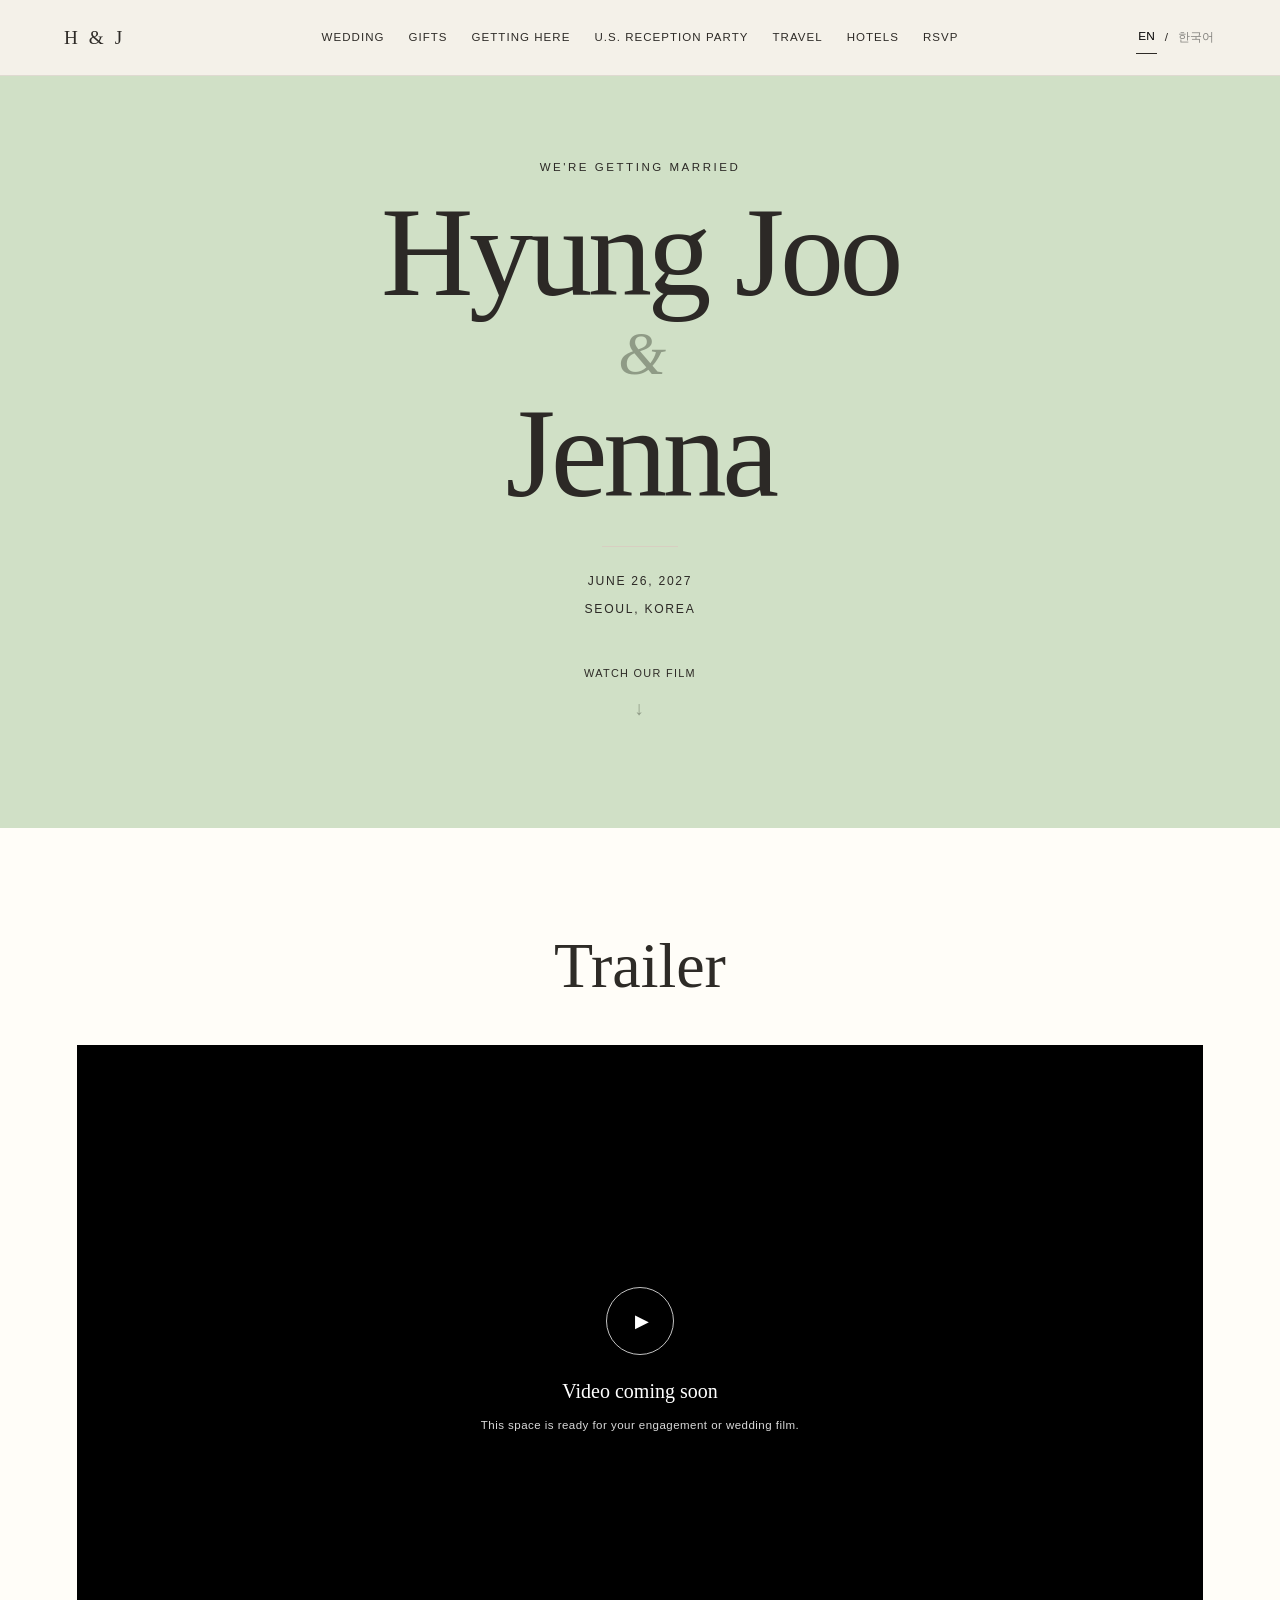
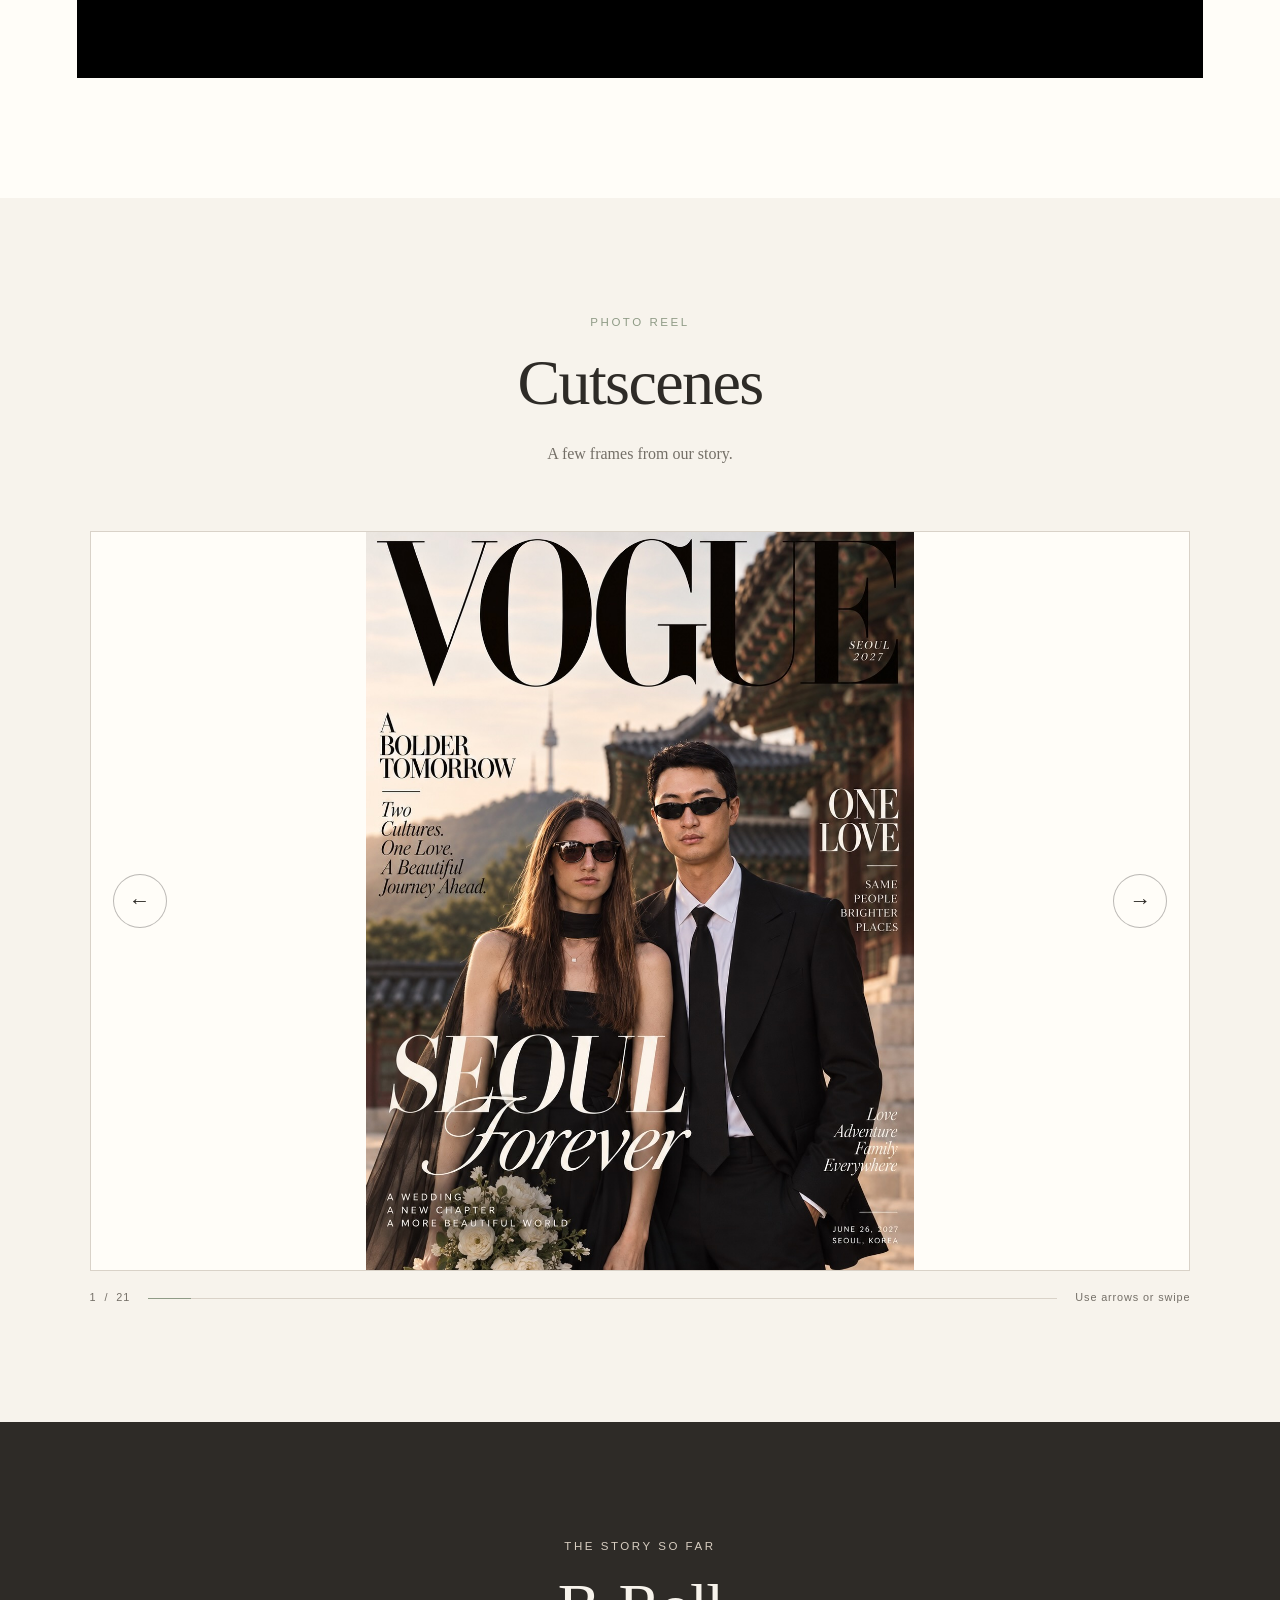
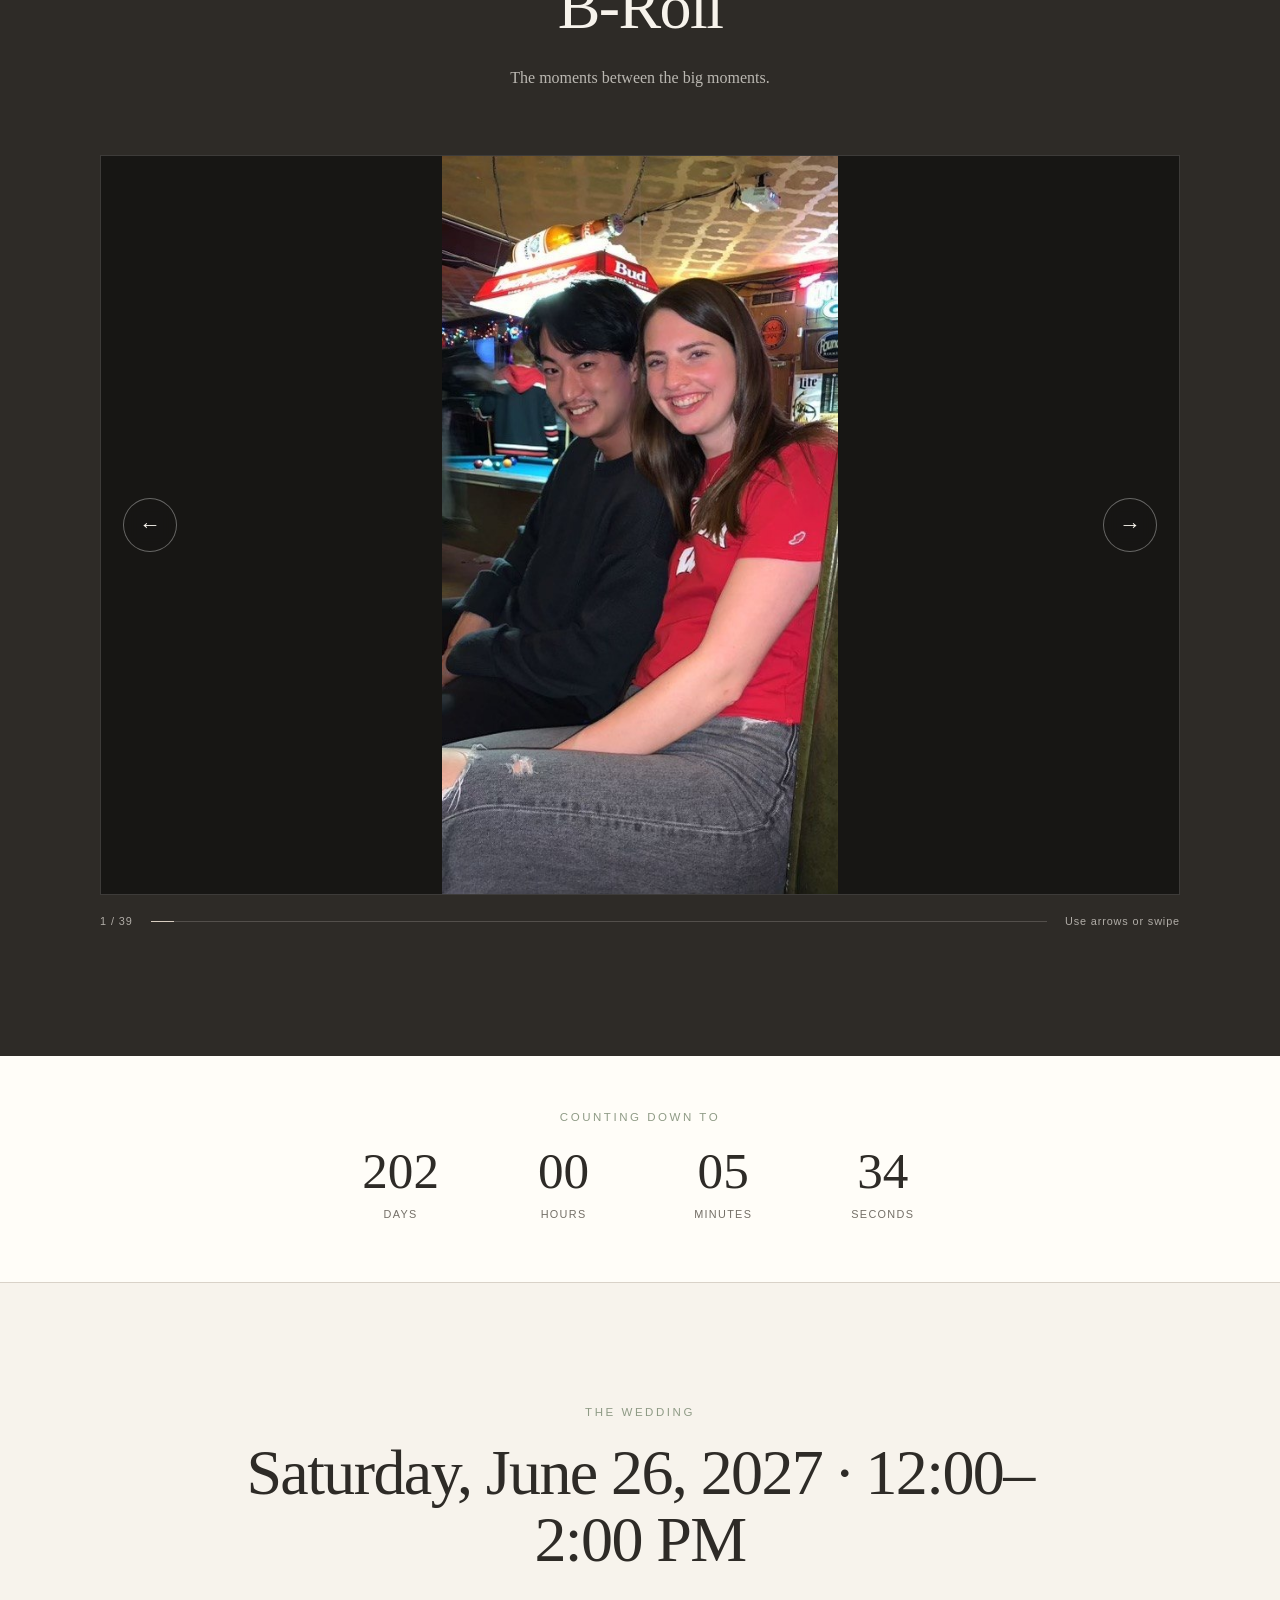
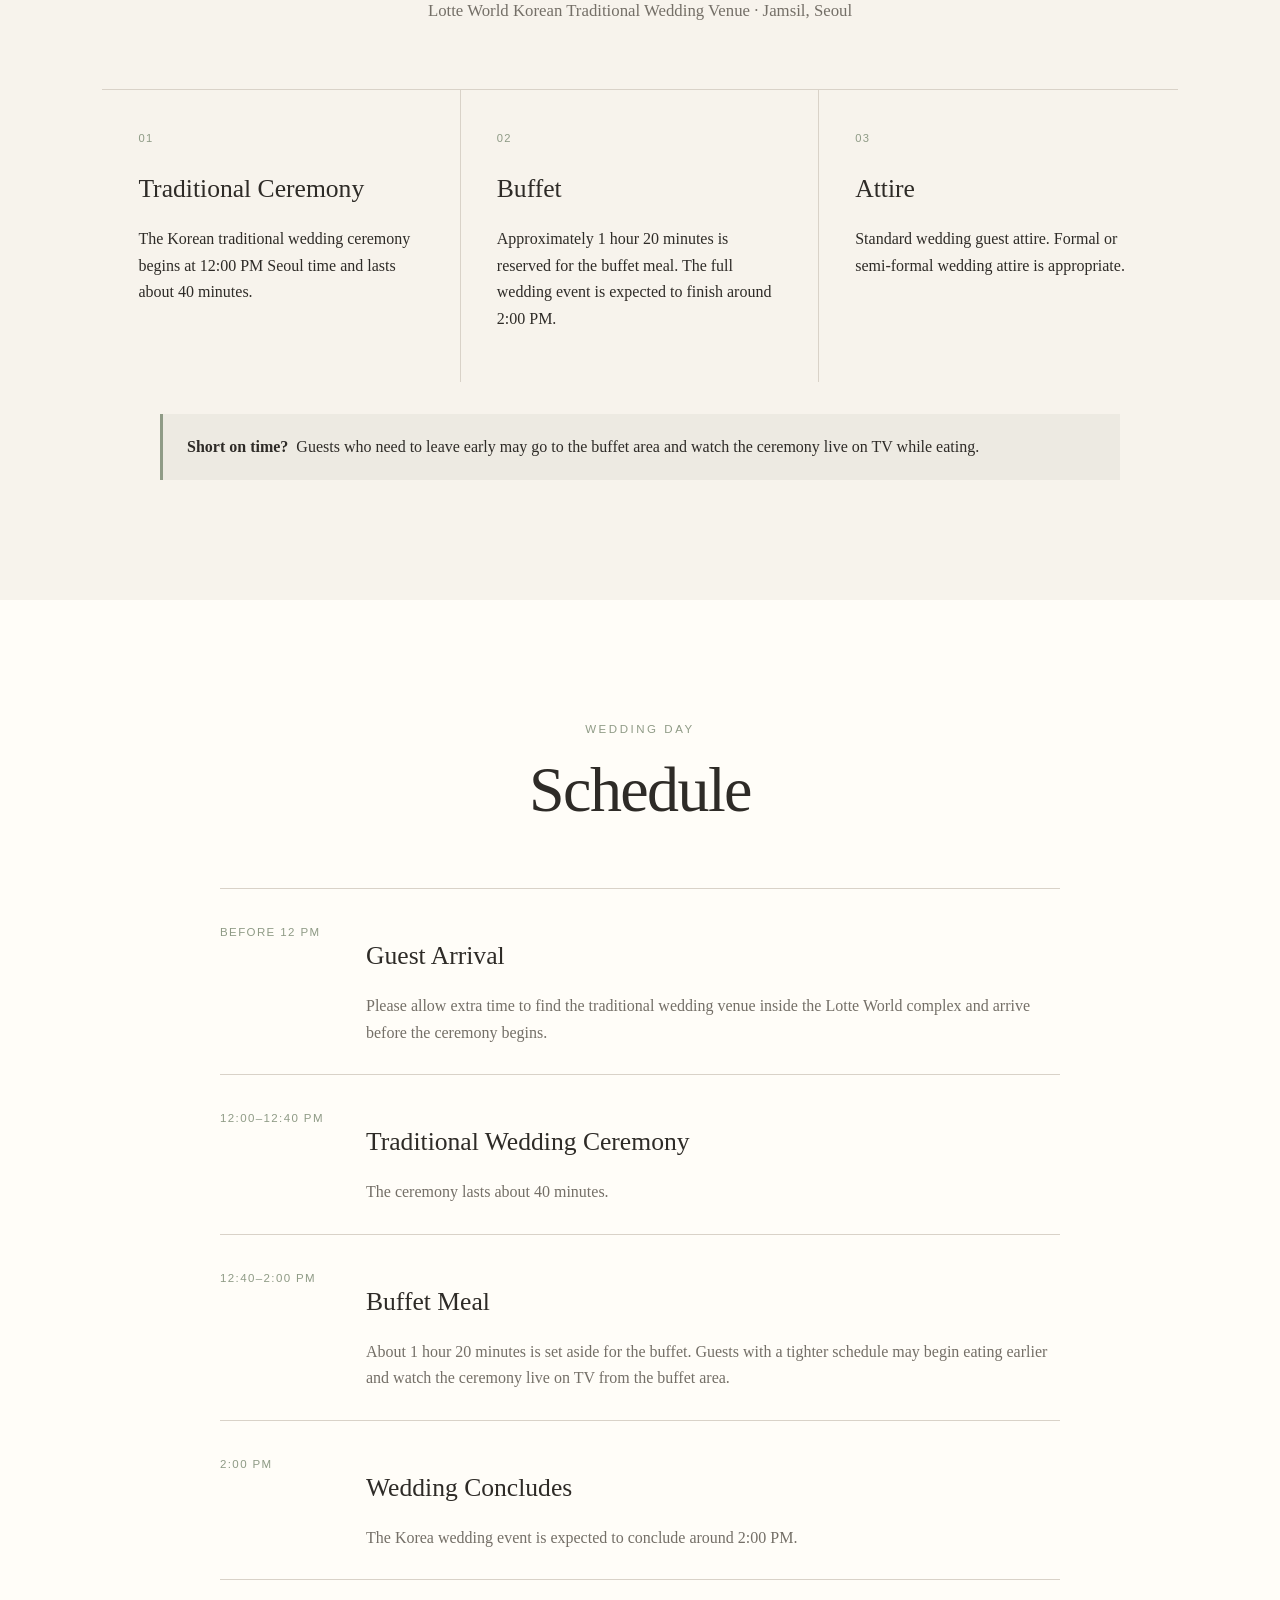
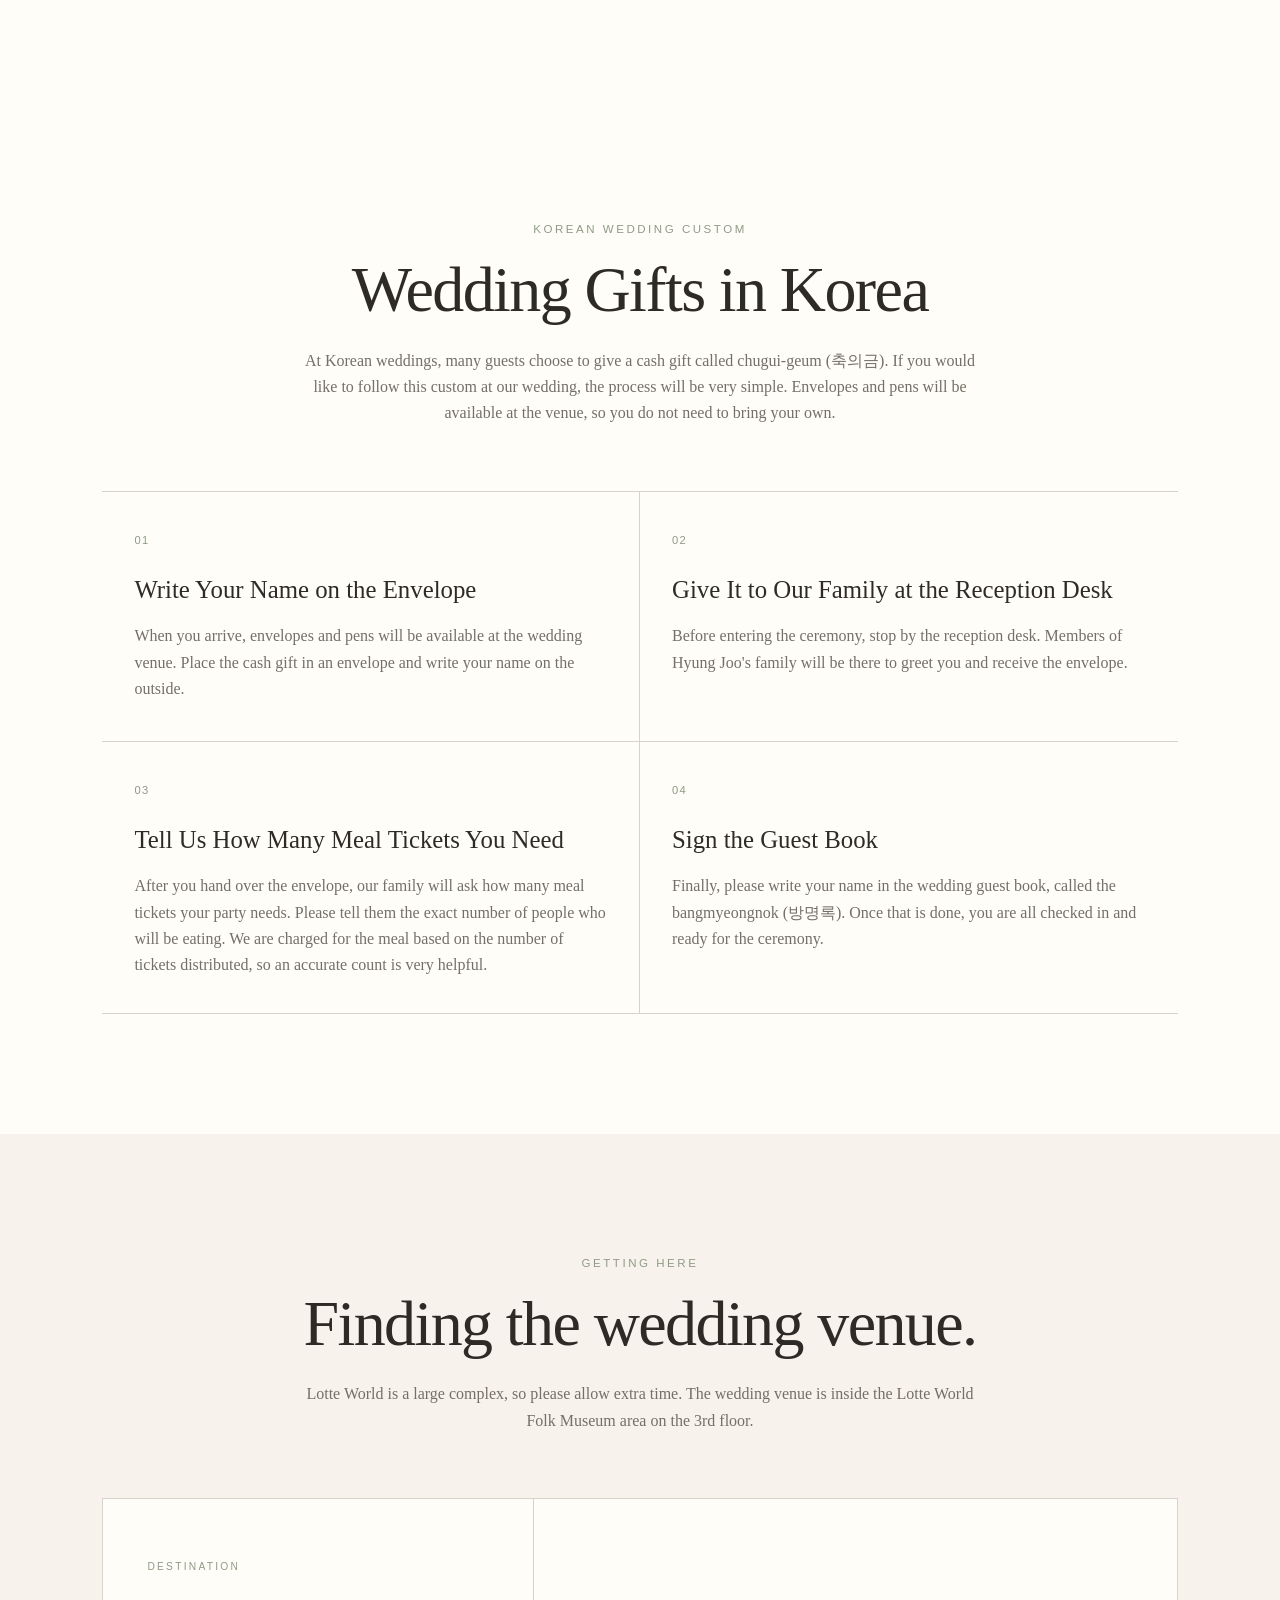
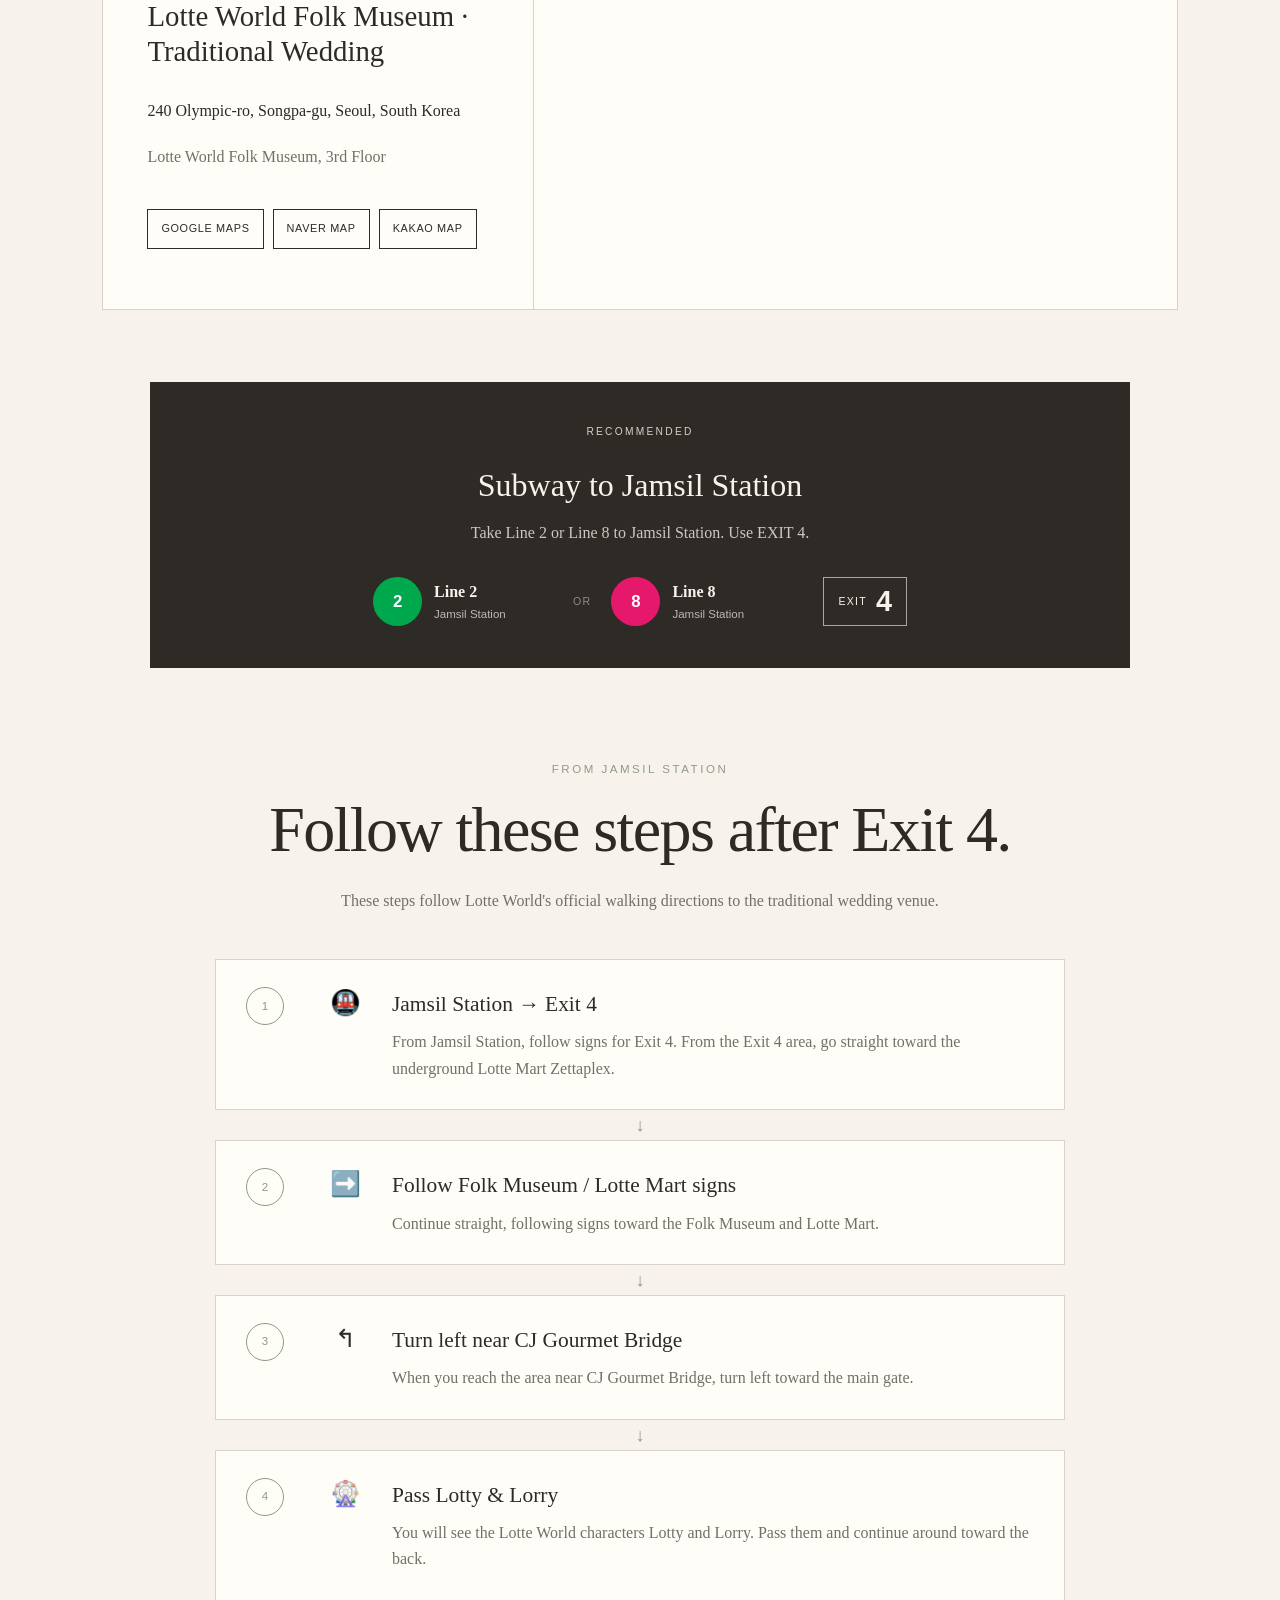
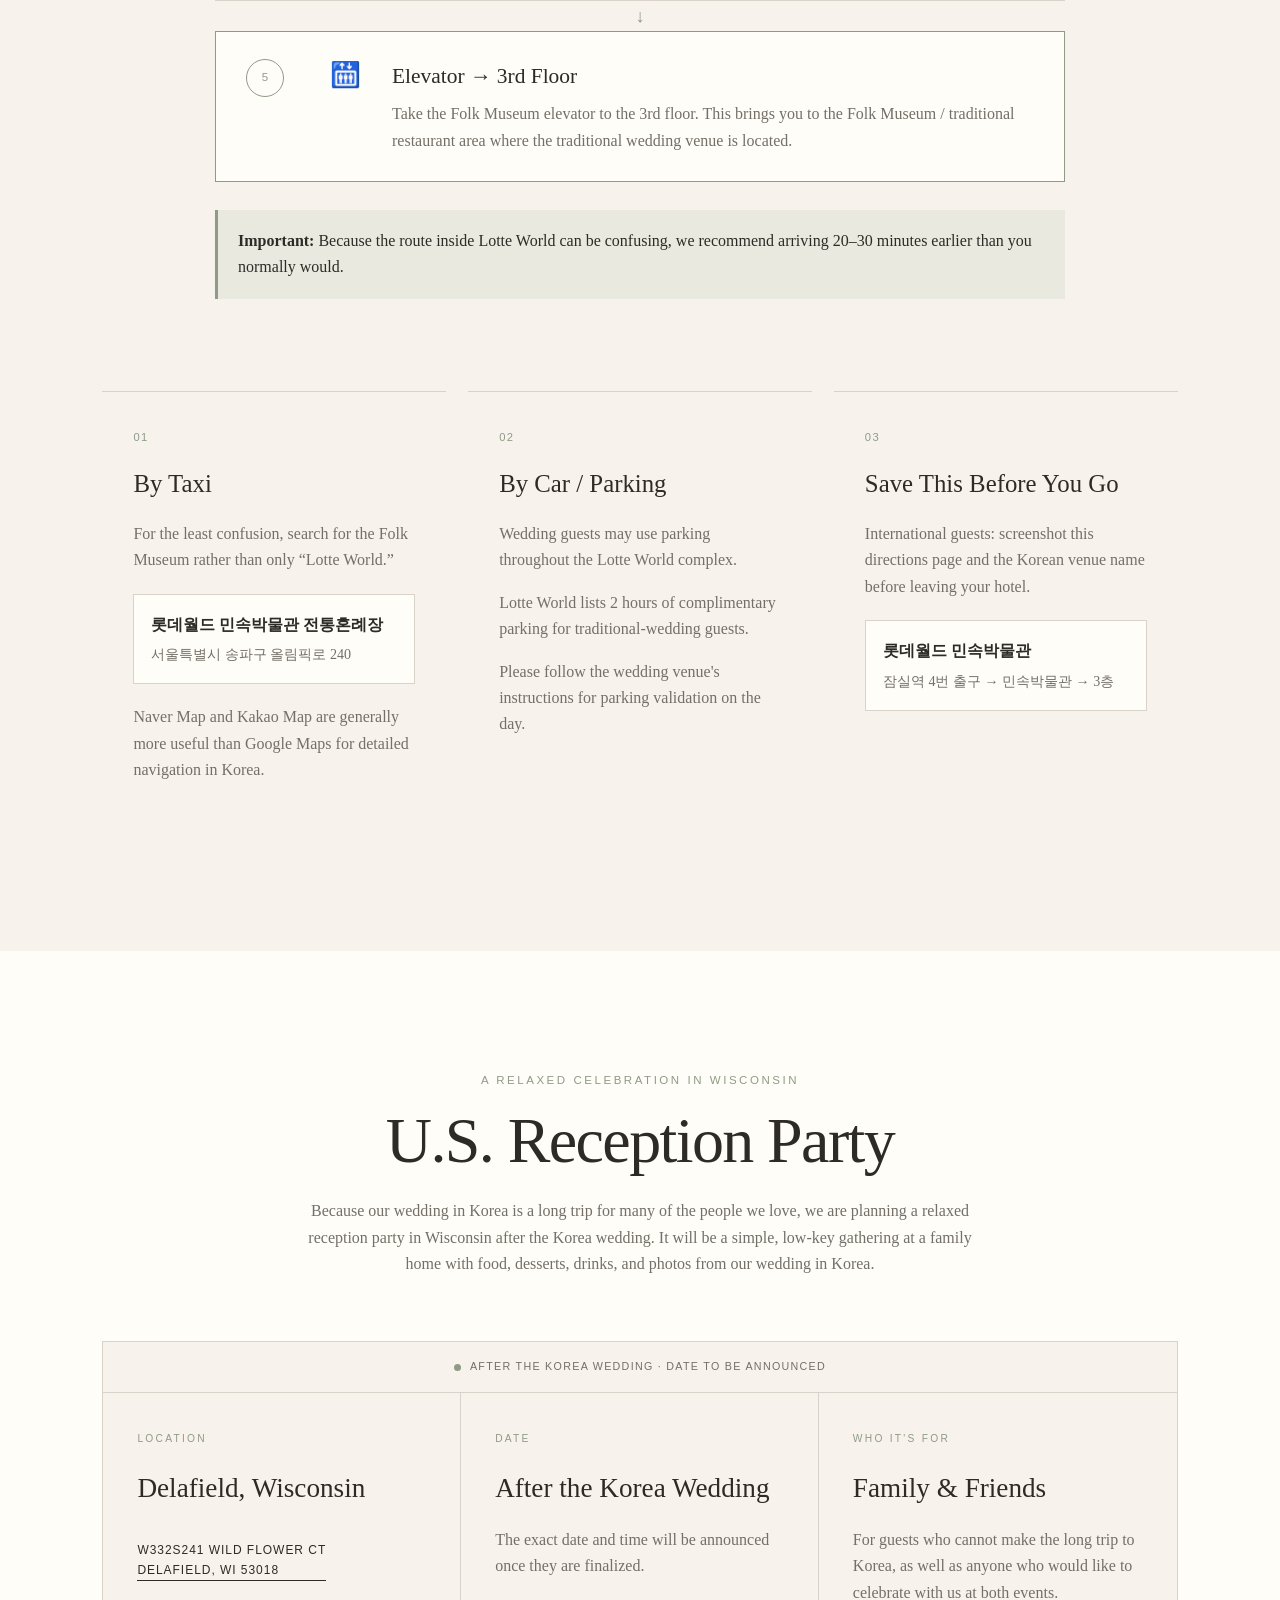
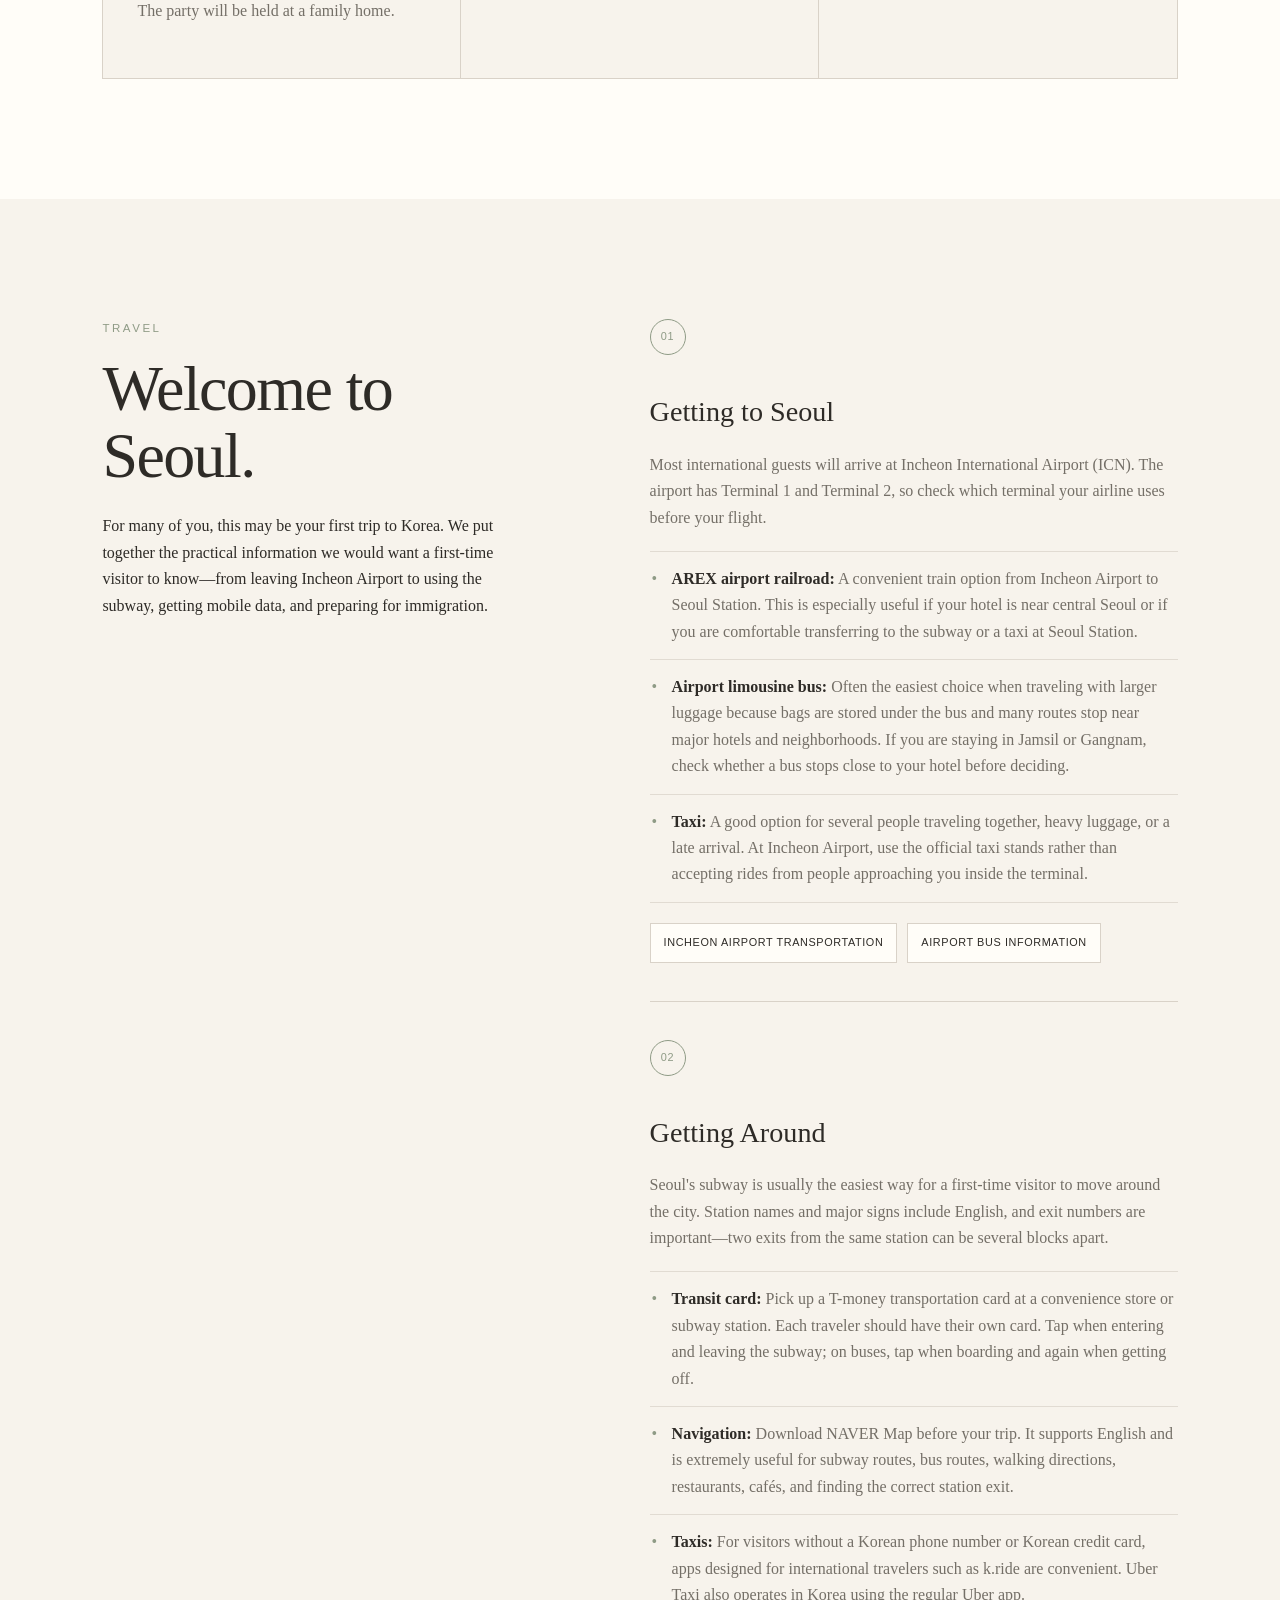
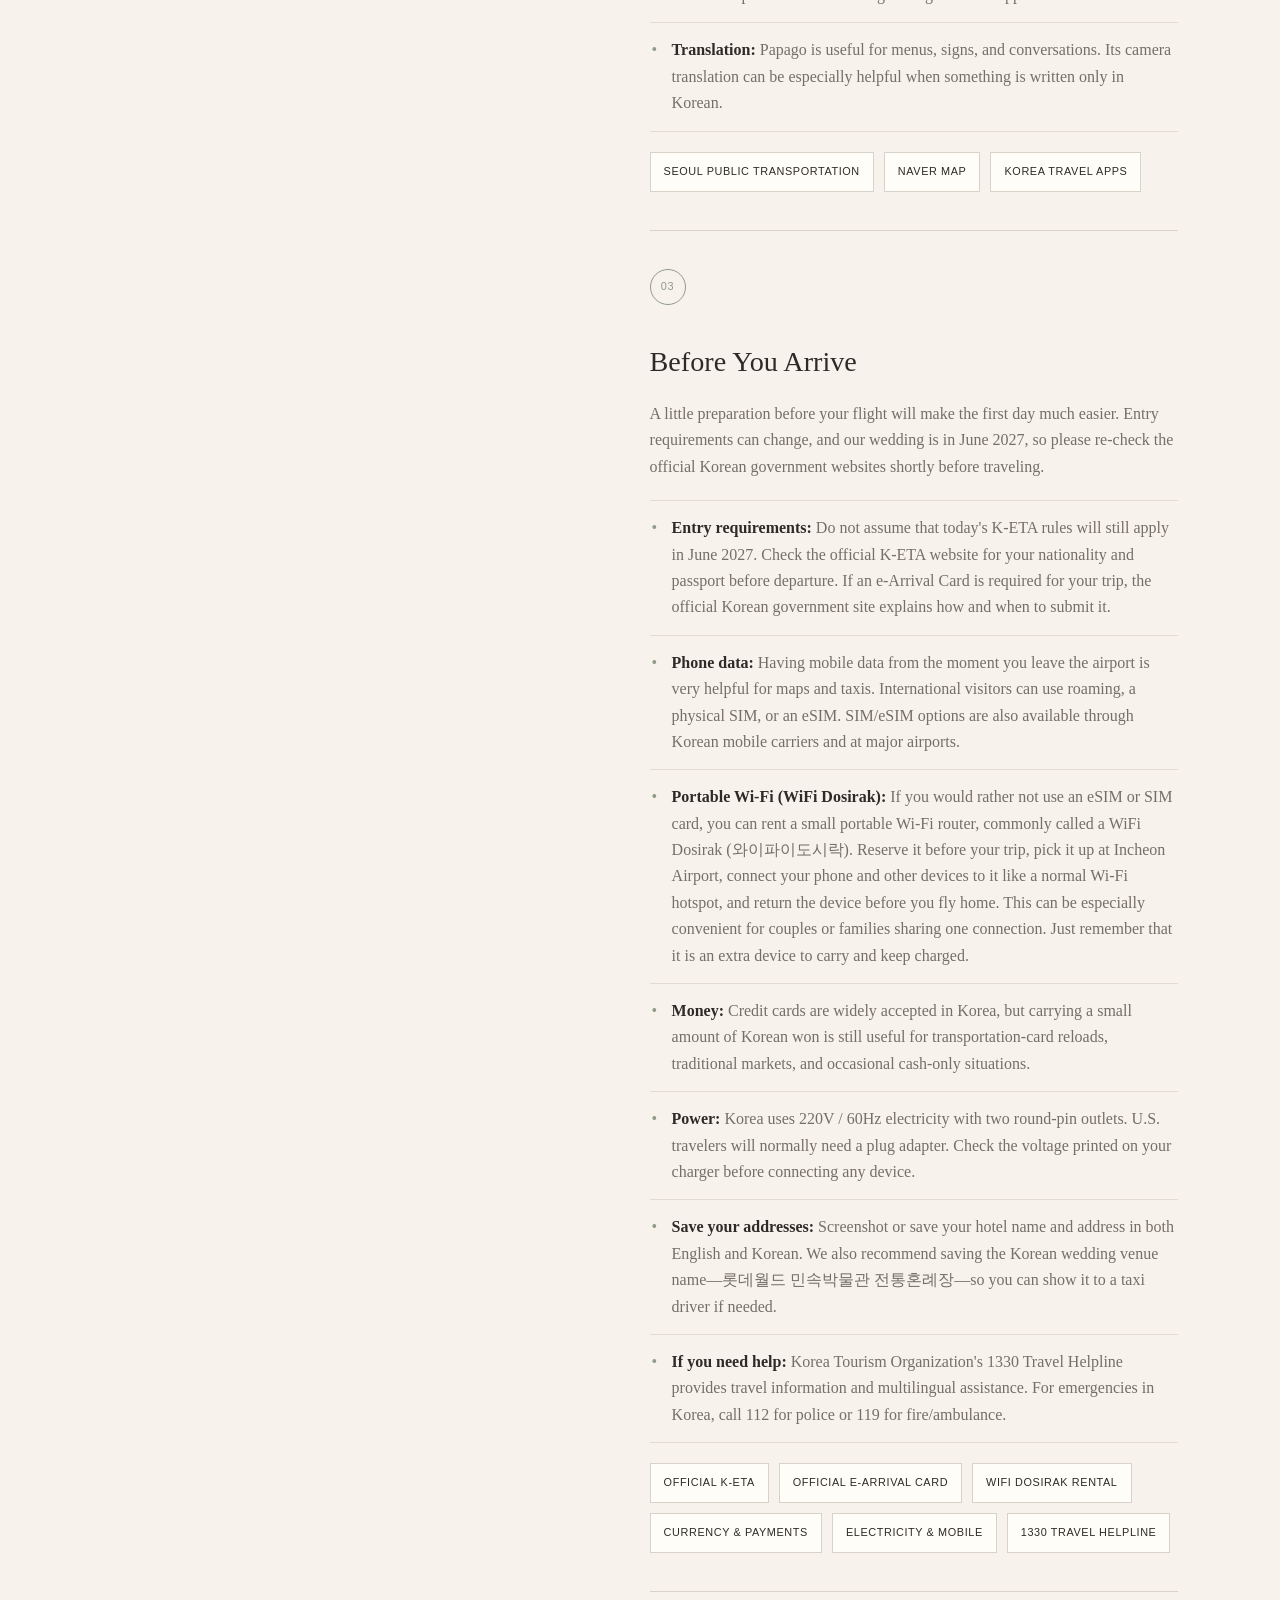
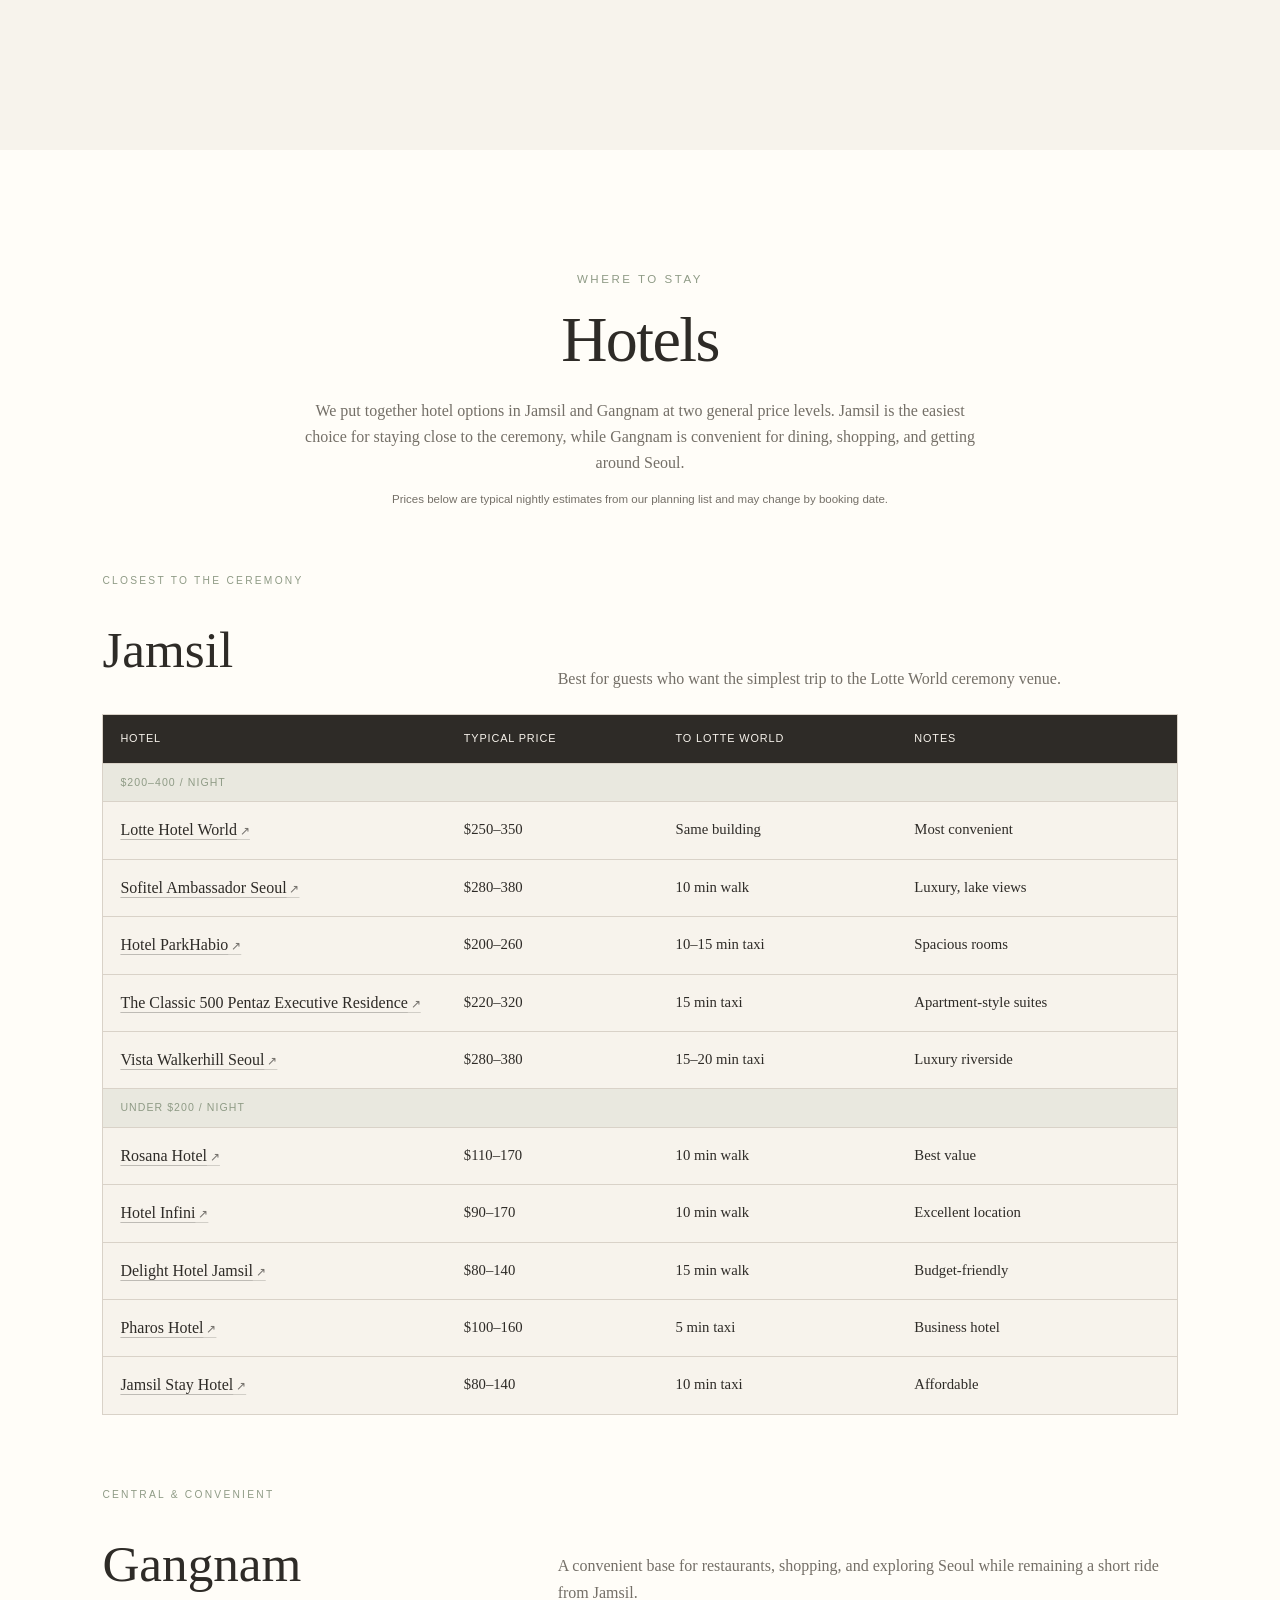
==== hyungjooandjenna-wedding-website-v1/index.html @ 63b9d07a "Add files via upload" ====
<!DOCTYPE html>
<!-- BUILD: MAIN-WEDDING-v4.14 | MOBILE-MENU-PARTY-SIZE-RSVP -->
<html lang="en">
<head>
  <meta charset="UTF-8" />
  <meta name="viewport" content="width=device-width, initial-scale=1.0" />
  <title>Hyung Joo & Jenna | June 26, 2027</title>
  <meta name="description" content="Wedding website for Hyung Joo and Jenna — June 26, 2027 in Seoul, Korea." />
  <link rel="stylesheet" href="style.css" />
</head>
<body>
  <header class="site-header">
    <a class="brand" href="#home" aria-label="Hyung Joo and Jenna home">H & J</a>

    <button class="menu-toggle" id="menuToggle" aria-label="Open navigation" aria-expanded="false">
      <span></span><span></span>
    </button>

    <nav id="mainNav">
      <a href="#wedding" data-en="Wedding" data-ko="예식 안내">Wedding</a>
      <a href="#gifts" data-en="Gifts" data-ko="축의금 안내">Gifts</a>
      <a href="#getting-here" data-en="Getting Here" data-ko="오시는 길">Getting Here</a>
      <a href="#us-reception" data-en="U.S. Reception Party" data-ko="미국 리셉션 파티">U.S. Reception Party</a>
      <a href="#travel" data-en="Travel" data-ko="여행 안내">Travel</a>
      <a href="#hotels" data-en="Hotels" data-ko="호텔">Hotels</a>
      <a href="#rsvp" data-en="RSVP" data-ko="참석 여부">RSVP</a>
    </nav>

    <div class="language-switch" aria-label="Language selector">
      <button class="lang-option active" data-lang="en">EN</button>
      <span>/</span>
      <button class="lang-option" data-lang="ko">한국어</button>
    </div>
  </header>

  <main>
    <section id="home" class="intro-hero">
      <div class="intro-hero-inner">
        <p class="eyebrow" data-en="WE'RE GETTING MARRIED" data-ko="저희 결혼합니다">
          WE'RE GETTING MARRIED
        </p>

        <h1 class="intro-names">
          <span>Hyung Joo</span>
          <em>&</em>
          <span>Jenna</span>
        </h1>

        <div class="intro-divider"></div>

        <p class="intro-date" data-en="JUNE 26, 2027" data-ko="2027년 6월 26일">
          JUNE 26, 2027
        </p>
        <p class="intro-location" data-en="SEOUL, KOREA" data-ko="서울, 대한민국">
          SEOUL, KOREA
        </p>

        <a class="intro-scroll-link" href="#film">
          <span data-en="WATCH OUR FILM" data-ko="영상 보기">WATCH OUR FILM</span>
          <span class="arrow">↓</span>
        </a>
      </div>
    </section>

    <section id="film" class="film-section">
      <div class="film-heading">
        <h2 data-en="Trailer" data-ko="트레일러">Trailer</h2>
      </div>

      <div class="film-frame film-placeholder" id="filmFrame">
        <video
          id="weddingFilm"
          controls
          playsinline
          preload="metadata"
          poster=""
          aria-label="Hyung Joo and Jenna wedding film">
          <source src="media/wedding-film.mp4" type="video/mp4" />
          Your browser does not support the video tag.
        </video>

        <div class="film-placeholder-content" id="filmPlaceholder">
          <div class="play-mark">▶</div>
          <p data-en="Video coming soon" data-ko="영상이 곧 추가됩니다">Video coming soon</p>
          <small data-en="This space is ready for your engagement or wedding film."
                 data-ko="약혼 영상 또는 웨딩 영상을 이곳에 추가할 예정입니다.">
            This space is ready for your engagement or wedding film.
          </small>
        </div>
      </div>
    </section>

    <section class="photo-intro-section">
      <div class="section-heading">
        <p class="eyebrow" data-en="PHOTO REEL" data-ko="포토 릴">PHOTO REEL</p>
        <h2 data-en="Cutscenes" data-ko="컷신">Cutscenes</h2>
        <p class="section-intro"
           data-en="A few frames from our story."
           data-ko="저희 이야기 속 장면들을 담았습니다.">
          A few frames from our story.
        </p>
      </div>

      

      <div class="cutscene-carousel" id="cutsceneCarousel" aria-label="Engagement photo carousel">
        <div class="cutscene-stage">

          
          <figure class="cutscene-slide active" data-slide="1">
            <img src="images/engagement-01.jpg"
                 alt="Engagement photo 1"
                 loading="eager" />
          </figure>
          <figure class="cutscene-slide" data-slide="2">
            <img src="images/engagement-02.jpg"
                 alt="Engagement photo 2"
                 loading="lazy" />
          </figure>
          <figure class="cutscene-slide" data-slide="3">
            <img src="images/engagement-03.jpg"
                 alt="Engagement photo 3"
                 loading="lazy" />
          </figure>
          <figure class="cutscene-slide" data-slide="4">
            <img src="images/engagement-04.jpg"
                 alt="Engagement photo 4"
                 loading="lazy" />
          </figure>
          <figure class="cutscene-slide" data-slide="5">
            <img src="images/engagement-05.jpg"
                 alt="Engagement photo 5"
                 loading="lazy" />
          </figure>
          <figure class="cutscene-slide" data-slide="6">
            <img src="images/engagement-06.jpg"
                 alt="Engagement photo 6"
                 loading="lazy" />
          </figure>
          <figure class="cutscene-slide" data-slide="7">
            <img src="images/engagement-07.jpg"
                 alt="Engagement photo 7"
                 loading="lazy" />
          </figure>
          <figure class="cutscene-slide" data-slide="8">
            <img src="images/engagement-08.jpg"
                 alt="Engagement photo 8"
                 loading="lazy" />
          </figure>
          <figure class="cutscene-slide" data-slide="9">
            <img src="images/engagement-09.jpg"
                 alt="Engagement photo 9"
                 loading="lazy" />
          </figure>
          <figure class="cutscene-slide" data-slide="10">
            <img src="images/engagement-10.jpg"
                 alt="Engagement photo 10"
                 loading="lazy" />
          </figure>
          <figure class="cutscene-slide" data-slide="11">
            <img src="images/engagement-11.jpg"
                 alt="Engagement photo 11"
                 loading="lazy" />
          </figure>
          <figure class="cutscene-slide" data-slide="12">
            <img src="images/engagement-12.jpg"
                 alt="Engagement photo 12"
                 loading="lazy" />
          </figure>
          <figure class="cutscene-slide" data-slide="13">
            <img src="images/engagement-13.jpg"
                 alt="Engagement photo 13"
                 loading="lazy" />
          </figure>
          <figure class="cutscene-slide" data-slide="14">
            <img src="images/engagement-14.jpg"
                 alt="Engagement photo 14"
                 loading="lazy" />
          </figure>
          <figure class="cutscene-slide" data-slide="15">
            <img src="images/engagement-15.jpg"
                 alt="Engagement photo 15"
                 loading="lazy" />
          </figure>
          <figure class="cutscene-slide" data-slide="16">
            <img src="images/engagement-16.jpg"
                 alt="Engagement photo 16"
                 loading="lazy" />
          </figure>
          <figure class="cutscene-slide" data-slide="17">
            <img src="images/engagement-17.jpg"
                 alt="Engagement photo 17"
                 loading="lazy" />
          </figure>
          <figure class="cutscene-slide" data-slide="18">
            <img src="images/engagement-18.jpg"
                 alt="Engagement photo 18"
                 loading="lazy" />
          </figure>
          <figure class="cutscene-slide" data-slide="19">
            <img src="images/engagement-19.jpg"
                 alt="Engagement photo 19"
                 loading="lazy" />
          </figure>
          <figure class="cutscene-slide" data-slide="20">
            <img src="images/engagement-20.jpg"
                 alt="Engagement photo 20"
                 loading="lazy" />
          </figure>
          <figure class="cutscene-slide" data-slide="21">
            <img src="images/engagement-21.jpg"
                 alt="Engagement photo 21"
                 loading="lazy" />
          </figure>
          <button class="cutscene-arrow cutscene-prev" id="cutscenePrev"
                  type="button" aria-label="Previous photo">←</button>
          <button class="cutscene-arrow cutscene-next" id="cutsceneNext"
                  type="button" aria-label="Next photo">→</button>
        </div>

        <div class="cutscene-controls">
          <span class="cutscene-counter" aria-live="polite">
            <span id="cutsceneCurrent">1</span>
            <span class="counter-divider">/</span>
            <span id="cutsceneTotal">21</span>
          </span>

          <div class="cutscene-progress" aria-hidden="true">
            <span id="cutsceneProgressBar"></span>
          </div>

          <span class="cutscene-hint"
                data-en="Use arrows or swipe"
                data-ko="화살표 또는 스와이프로 넘겨보세요">
            Use arrows or swipe
          </span>
        </div>
      </div>
    </section>

    <section id="b-roll" class="memory-section">
      <div class="section-heading">
        <p class="eyebrow" data-en="THE STORY SO FAR" data-ko="지금까지의 이야기">THE STORY SO FAR</p>
        <h2 data-en="B-Roll" data-ko="B-Roll">B-Roll</h2>
        <p class="section-intro" data-en="The moments between the big moments." data-ko="특별한 순간들 사이에 쌓인 우리의 일상.">The moments between the big moments.</p>
      </div>

      <div class="memory-carousel" id="memoryCarousel" aria-label="Photos from our life together">
        <div class="memory-stage">
                    <figure class="memory-slide active" data-memory-slide="1">
            <img src="images/memory-01.jpg" alt="A memory from Hyung Joo and Jenna's story, photo 1" loading="eager" />
          </figure>
          <figure class="memory-slide" data-memory-slide="2">
            <img src="images/memory-02.jpg" alt="A memory from Hyung Joo and Jenna's story, photo 2" loading="eager" />
          </figure>
          <figure class="memory-slide" data-memory-slide="3">
            <img src="images/memory-03.jpg" alt="A memory from Hyung Joo and Jenna's story, photo 3" loading="lazy" />
          </figure>
          <figure class="memory-slide" data-memory-slide="4">
            <img src="images/memory-04.jpg" alt="A memory from Hyung Joo and Jenna's story, photo 4" loading="lazy" />
          </figure>
          <figure class="memory-slide" data-memory-slide="5">
            <img src="images/memory-05.jpg" alt="A memory from Hyung Joo and Jenna's story, photo 5" loading="lazy" />
          </figure>
          <figure class="memory-slide" data-memory-slide="6">
            <img src="images/memory-06.jpg" alt="A memory from Hyung Joo and Jenna's story, photo 6" loading="lazy" />
          </figure>
          <figure class="memory-slide" data-memory-slide="7">
            <img src="images/memory-07.jpg" alt="A memory from Hyung Joo and Jenna's story, photo 7" loading="lazy" />
          </figure>
          <figure class="memory-slide" data-memory-slide="8">
            <img src="images/memory-08.jpg" alt="A memory from Hyung Joo and Jenna's story, photo 8" loading="lazy" />
          </figure>
          <figure class="memory-slide" data-memory-slide="9">
            <img src="images/memory-09.jpg" alt="A memory from Hyung Joo and Jenna's story, photo 9" loading="lazy" />
          </figure>
          <figure class="memory-slide" data-memory-slide="10">
            <img src="images/memory-10.jpg" alt="A memory from Hyung Joo and Jenna's story, photo 10" loading="lazy" />
          </figure>
          <figure class="memory-slide" data-memory-slide="11">
            <img src="images/memory-11.jpg" alt="A memory from Hyung Joo and Jenna's story, photo 11" loading="lazy" />
          </figure>
          <figure class="memory-slide" data-memory-slide="12">
            <img src="images/memory-12.jpg" alt="A memory from Hyung Joo and Jenna's story, photo 12" loading="lazy" />
          </figure>
          <figure class="memory-slide" data-memory-slide="13">
            <img src="images/memory-13.jpg" alt="A memory from Hyung Joo and Jenna's story, photo 13" loading="lazy" />
          </figure>
          <figure class="memory-slide" data-memory-slide="14">
            <img src="images/memory-14.jpg" alt="A memory from Hyung Joo and Jenna's story, photo 14" loading="lazy" />
          </figure>
          <figure class="memory-slide" data-memory-slide="15">
            <img src="images/memory-15.jpg" alt="A memory from Hyung Joo and Jenna's story, photo 15" loading="lazy" />
          </figure>
          <figure class="memory-slide" data-memory-slide="16">
            <img src="images/memory-16.jpg" alt="A memory from Hyung Joo and Jenna's story, photo 16" loading="lazy" />
          </figure>
          <figure class="memory-slide" data-memory-slide="17">
            <img src="images/memory-17.jpg" alt="A memory from Hyung Joo and Jenna's story, photo 17" loading="lazy" />
          </figure>
          <figure class="memory-slide" data-memory-slide="18">
            <img src="images/memory-18.jpg" alt="A memory from Hyung Joo and Jenna's story, photo 18" loading="lazy" />
          </figure>
          <figure class="memory-slide" data-memory-slide="19">
            <img src="images/memory-19.jpg" alt="A memory from Hyung Joo and Jenna's story, photo 19" loading="lazy" />
          </figure>
          <figure class="memory-slide" data-memory-slide="20">
            <img src="images/memory-20.jpg" alt="A memory from Hyung Joo and Jenna's story, photo 20" loading="lazy" />
          </figure>
          <figure class="memory-slide" data-memory-slide="21">
            <img src="images/memory-21.jpg" alt="A memory from Hyung Joo and Jenna's story, photo 21" loading="lazy" />
          </figure>
          <figure class="memory-slide" data-memory-slide="22">
            <img src="images/memory-22.jpg" alt="A memory from Hyung Joo and Jenna's story, photo 22" loading="lazy" />
          </figure>
          <figure class="memory-slide" data-memory-slide="23">
            <img src="images/memory-23.jpg" alt="A memory from Hyung Joo and Jenna's story, photo 23" loading="lazy" />
          </figure>
          <figure class="memory-slide" data-memory-slide="24">
            <img src="images/memory-24.jpg" alt="A memory from Hyung Joo and Jenna's story, photo 24" loading="lazy" />
          </figure>
          <figure class="memory-slide" data-memory-slide="25">
            <img src="images/memory-25.jpg" alt="A memory from Hyung Joo and Jenna's story, photo 25" loading="lazy" />
          </figure>
          <figure class="memory-slide" data-memory-slide="26">
            <img src="images/memory-26.jpg" alt="A memory from Hyung Joo and Jenna's story, photo 26" loading="lazy" />
          </figure>
          <figure class="memory-slide" data-memory-slide="27">
            <img src="images/memory-27.jpg" alt="A memory from Hyung Joo and Jenna's story, photo 27" loading="lazy" />
          </figure>
          <figure class="memory-slide" data-memory-slide="28">
            <img src="images/memory-28.jpg" alt="A memory from Hyung Joo and Jenna's story, photo 28" loading="lazy" />
          </figure>
          <figure class="memory-slide" data-memory-slide="29">
            <img src="images/memory-29.jpg" alt="A memory from Hyung Joo and Jenna's story, photo 29" loading="lazy" />
          </figure>
          <figure class="memory-slide" data-memory-slide="30">
            <img src="images/memory-30.jpg" alt="A memory from Hyung Joo and Jenna's story, photo 30" loading="lazy" />
          </figure>
          <figure class="memory-slide" data-memory-slide="31">
            <img src="images/memory-31.jpg" alt="A memory from Hyung Joo and Jenna's story, photo 31" loading="lazy" />
          </figure>
          <figure class="memory-slide" data-memory-slide="32">
            <img src="images/memory-32.jpg" alt="A memory from Hyung Joo and Jenna's story, photo 32" loading="lazy" />
          </figure>
          <figure class="memory-slide" data-memory-slide="33">
            <img src="images/memory-33.jpg" alt="A memory from Hyung Joo and Jenna's story, photo 33" loading="lazy" />
          </figure>
          <figure class="memory-slide" data-memory-slide="34">
            <img src="images/memory-34.jpg" alt="A memory from Hyung Joo and Jenna's story, photo 34" loading="lazy" />
          </figure>
          <figure class="memory-slide" data-memory-slide="35">
            <img src="images/memory-35.jpg" alt="A memory from Hyung Joo and Jenna's story, photo 35" loading="lazy" />
          </figure>
          <figure class="memory-slide" data-memory-slide="36">
            <img src="images/memory-36.jpg" alt="A memory from Hyung Joo and Jenna's story, photo 36" loading="lazy" />
          </figure>
          <figure class="memory-slide" data-memory-slide="37">
            <img src="images/memory-37.jpg" alt="A memory from Hyung Joo and Jenna's story, photo 37" loading="lazy" />
          </figure>
          <figure class="memory-slide" data-memory-slide="38">
            <img src="images/memory-38.jpg" alt="A memory from Hyung Joo and Jenna's story, photo 38" loading="lazy" />
          </figure>
          <figure class="memory-slide" data-memory-slide="39">
            <img src="images/memory-39.jpg" alt="A memory from Hyung Joo and Jenna's story, photo 39" loading="lazy" />
          </figure>
          <button class="memory-arrow memory-prev" id="memoryPrev" type="button" aria-label="Previous memory">←</button>
          <button class="memory-arrow memory-next" id="memoryNext" type="button" aria-label="Next memory">→</button>
        </div>
        <div class="memory-controls">
          <span class="memory-counter" aria-live="polite"><span id="memoryCurrent">1</span><span class="counter-divider">/</span><span id="memoryTotal">39</span></span>
          <div class="memory-progress" aria-hidden="true"><span id="memoryProgressBar"></span></div>
          <span class="memory-hint" data-en="Use arrows or swipe" data-ko="화살표 또는 스와이프로 넘겨보세요">Use arrows or swipe</span>
        </div>
      </div>
    </section>

    <section class="countdown-section" aria-label="Wedding countdown">
      <p class="eyebrow" data-en="COUNTING DOWN TO" data-ko="결혼식까지">COUNTING DOWN TO</p>
      <div class="countdown" id="countdown">
        <div><strong id="days">000</strong><span data-en="Days" data-ko="일">Days</span></div>
        <div><strong id="hours">00</strong><span data-en="Hours" data-ko="시간">Hours</span></div>
        <div><strong id="minutes">00</strong><span data-en="Minutes" data-ko="분">Minutes</span></div>
        <div><strong id="seconds">00</strong><span data-en="Seconds" data-ko="초">Seconds</span></div>
      </div>
    </section>

    <section id="wedding" class="section wedding-section">
      <div class="section-heading">
        <p class="eyebrow" data-en="THE WEDDING" data-ko="예식 안내">THE WEDDING</p>
        <h2 data-en="Saturday, June 26, 2027 · 12:00–2:00 PM"
            data-ko="2027년 6월 26일 토요일 · 오후 12:00–2:00">
          Saturday, June 26, 2027 · 12:00–2:00 PM
        </h2>
        <p class="venue"
           data-en="Lotte World Korean Traditional Wedding Venue · Jamsil, Seoul"
           data-ko="잠실 롯데월드 전통혼례장 · 서울">
          Lotte World Korean Traditional Wedding Venue · Jamsil, Seoul
        </p>
      </div>

      <div class="info-cards">
        <article class="info-card">
          <span class="card-number">01</span>
          <h3 data-en="Traditional Ceremony" data-ko="전통혼례">Traditional Ceremony</h3>
          <p data-en="The Korean traditional wedding ceremony begins at 12:00 PM Seoul time and lasts about 40 minutes."
             data-ko="한국 전통혼례는 서울 시간 오후 12:00에 시작하며 약 40분간 진행됩니다.">
            The Korean traditional wedding ceremony begins at 12:00 PM Seoul time and lasts about 40 minutes.
          </p>
        </article>

        <article class="info-card">
          <span class="card-number">02</span>
          <h3 data-en="Buffet" data-ko="뷔페 식사">Buffet</h3>
          <p data-en="Approximately 1 hour 20 minutes is reserved for the buffet meal. The full wedding event is expected to finish around 2:00 PM."
             data-ko="뷔페 식사 시간은 약 1시간 20분이며, 전체 예식 일정은 오후 2시경 마무리될 예정입니다.">
            Approximately 1 hour 20 minutes is reserved for the buffet meal. The full wedding event is expected to finish around 2:00 PM.
          </p>
        </article>

        <article class="info-card">
          <span class="card-number">03</span>
          <h3 data-en="Attire" data-ko="복장">Attire</h3>
          <p data-en="Standard wedding guest attire. Formal or semi-formal wedding attire is appropriate."
             data-ko="일반적인 결혼식 하객 복장으로 오시면 됩니다. 포멀 또는 세미포멀 복장이 적합합니다.">
            Standard wedding guest attire. Formal or semi-formal wedding attire is appropriate.
          </p>
        </article>
      </div>

      <div class="wedding-flex-note">
        <strong data-en="Short on time?" data-ko="시간이 촉박하신가요?">Short on time?</strong>
        <span data-en=" Guests who need to leave early may go to the buffet area and watch the ceremony live on TV while eating."
              data-ko=" 시간이 촉박한 하객분들은 뷔페 공간에서 식사하시면서 TV로 혼례식을 실시간으로 보실 수 있습니다.">
          Guests who need to leave early may go to the buffet area and watch the ceremony live on TV while eating.
        </span>
      </div>
    </section>

    <section id="schedule" class="section alt-section">
      <div class="section-heading">
        <p class="eyebrow" data-en="WEDDING DAY" data-ko="결혼식 당일">WEDDING DAY</p>
        <h2 data-en="Schedule" data-ko="일정">Schedule</h2>
      </div>

      <div class="timeline">
        <div class="timeline-row">
          <span class="timeline-time" data-en="BEFORE 12 PM" data-ko="오후 12시 전">BEFORE 12 PM</span>
          <div>
            <h3 data-en="Guest Arrival" data-ko="하객 도착">Guest Arrival</h3>
            <p data-en="Please allow extra time to find the traditional wedding venue inside the Lotte World complex and arrive before the ceremony begins."
               data-ko="롯데월드 단지 내부에서 전통혼례장을 찾는 데 시간이 걸릴 수 있으므로 예식 시작 전에 여유 있게 도착해 주세요.">
              Please allow extra time to find the traditional wedding venue inside the Lotte World complex and arrive before the ceremony begins.
            </p>
          </div>
        </div>

        <div class="timeline-row">
          <span class="timeline-time">12:00–12:40 PM</span>
          <div>
            <h3 data-en="Traditional Wedding Ceremony" data-ko="전통혼례">Traditional Wedding Ceremony</h3>
            <p data-en="The ceremony lasts about 40 minutes."
               data-ko="전통혼례는 약 40분간 진행됩니다.">
              The ceremony lasts about 40 minutes.
            </p>
          </div>
        </div>

        <div class="timeline-row">
          <span class="timeline-time">12:40–2:00 PM</span>
          <div>
            <h3 data-en="Buffet Meal" data-ko="뷔페 식사">Buffet Meal</h3>
            <p data-en="About 1 hour 20 minutes is set aside for the buffet. Guests with a tighter schedule may begin eating earlier and watch the ceremony live on TV from the buffet area."
               data-ko="뷔페 식사 시간은 약 1시간 20분입니다. 일정이 촉박한 하객분들은 먼저 식사를 시작하시고 뷔페 공간의 TV를 통해 혼례식을 실시간으로 보실 수도 있습니다.">
              About 1 hour 20 minutes is set aside for the buffet. Guests with a tighter schedule may begin eating earlier and watch the ceremony live on TV from the buffet area.
            </p>
          </div>
        </div>

        <div class="timeline-row">
          <span class="timeline-time">2:00 PM</span>
          <div>
            <h3 data-en="Wedding Concludes" data-ko="예식 종료">Wedding Concludes</h3>
            <p data-en="The Korea wedding event is expected to conclude around 2:00 PM."
               data-ko="한국 결혼식 일정은 오후 2시경 마무리될 예정입니다.">
              The Korea wedding event is expected to conclude around 2:00 PM.
            </p>
          </div>
        </div>
      </div>
    </section>


    <section id="gifts" class="section gift-guide-section">
      <div class="section-heading">
        <p class="eyebrow" data-en="KOREAN WEDDING CUSTOM" data-ko="한국 결혼식 문화">
          KOREAN WEDDING CUSTOM
        </p>
        <h2 data-en="Wedding Gifts in Korea" data-ko="한국 결혼식 축의금 안내">
          Wedding Gifts in Korea
        </h2>
        <p class="section-intro"
           data-en="At Korean weddings, many guests choose to give a cash gift called chugui-geum (축의금). If you would like to follow this custom at our wedding, the process will be very simple. Envelopes and pens will be available at the venue, so you do not need to bring your own."
           data-ko="한국 결혼식에서는 많은 하객분들이 축의금을 전달합니다. 저희 결혼식에서 축의금을 전달하실 경우 아래와 같이 간단하게 진행됩니다. 봉투와 펜은 예식장에 준비되어 있으므로 따로 준비해 오실 필요가 없습니다.">
          At Korean weddings, many guests choose to give a cash gift called chugui-geum (축의금). If you would like to follow this custom at our wedding, the process will be very simple. Envelopes and pens will be available at the venue, so you do not need to bring your own.
        </p>
      </div>

      <div class="gift-steps">
        <article class="gift-step">
          <span class="card-number">01</span>
          <h3 data-en="Write Your Name on the Envelope" data-ko="봉투에 성함 적기">
            Write Your Name on the Envelope
          </h3>
          <p data-en="When you arrive, envelopes and pens will be available at the wedding venue. Place the cash gift in an envelope and write your name on the outside."
             data-ko="예식장에 도착하시면 축의금 봉투와 펜이 준비되어 있습니다. 축의금을 봉투에 넣고 봉투 겉면에 성함을 적어 주세요.">
            When you arrive, envelopes and pens will be available at the wedding venue. Place the cash gift in an envelope and write your name on the outside.
          </p>
        </article>

        <article class="gift-step">
          <span class="card-number">02</span>
          <h3 data-en="Give It to Our Family at the Reception Desk" data-ko="접수대에서 가족에게 전달">
            Give It to Our Family at the Reception Desk
          </h3>
          <p data-en="Before entering the ceremony, stop by the reception desk. Members of Hyung Joo's family will be there to greet you and receive the envelope."
             data-ko="예식에 입장하기 전 접수대에 들러 주세요. 접수대에는 형주의 가족들이 있으며, 하객분들을 맞이하고 축의금 봉투를 받을 예정입니다.">
            Before entering the ceremony, stop by the reception desk. Members of Hyung Joo's family will be there to greet you and receive the envelope.
          </p>
        </article>

        <article class="gift-step">
          <span class="card-number">03</span>
          <h3 data-en="Tell Us How Many Meal Tickets You Need" data-ko="필요한 식권 수 말씀하기">
            Tell Us How Many Meal Tickets You Need
          </h3>
          <p data-en="After you hand over the envelope, our family will ask how many meal tickets your party needs. Please tell them the exact number of people who will be eating. We are charged for the meal based on the number of tickets distributed, so an accurate count is very helpful."
             data-ko="봉투를 전달하신 뒤 몇 장의 식권이 필요한지 가족이 여쭤볼 예정입니다. 실제로 식사하실 인원수만큼 정확하게 말씀해 주세요. 배부된 식권 수를 기준으로 식사 비용이 정산되기 때문에 정확한 인원 확인이 중요합니다.">
            After you hand over the envelope, our family will ask how many meal tickets your party needs. Please tell them the exact number of people who will be eating. We are charged for the meal based on the number of tickets distributed, so an accurate count is very helpful.
          </p>
        </article>

        <article class="gift-step">
          <span class="card-number">04</span>
          <h3 data-en="Sign the Guest Book" data-ko="방명록에 성함 적기">
            Sign the Guest Book
          </h3>
          <p data-en="Finally, please write your name in the wedding guest book, called the bangmyeongnok (방명록). Once that is done, you are all checked in and ready for the ceremony."
             data-ko="마지막으로 방명록에 성함을 적어 주세요. 방명록 작성까지 마치시면 접수가 완료되며 예식장으로 입장하시면 됩니다.">
            Finally, please write your name in the wedding guest book, called the bangmyeongnok (방명록). Once that is done, you are all checked in and ready for the ceremony.
          </p>
        </article>
      </div>
    </section>



    <section id="getting-here" class="section getting-here-section">
      <div class="section-heading">
        <p class="eyebrow" data-en="GETTING HERE" data-ko="오시는 길">GETTING HERE</p>
        <h2 data-en="Finding the wedding venue." data-ko="예식장 찾아오시는 길">Finding the wedding venue.</h2>
        <p class="section-intro"
           data-en="Lotte World is a large complex, so please allow extra time. The wedding venue is inside the Lotte World Folk Museum area on the 3rd floor."
           data-ko="롯데월드 단지가 넓어 내부 길찾기가 다소 복잡할 수 있습니다. 여유 있게 도착해 주세요. 전통혼례장은 롯데월드 민속박물관 3층에 있습니다.">
          Lotte World is a large complex, so please allow extra time. The wedding venue is inside the Lotte World Folk Museum area on the 3rd floor.
        </p>
      </div>

      <div class="venue-location-grid">
        <div class="venue-address-card">
          <p class="eyebrow small" data-en="DESTINATION" data-ko="목적지">DESTINATION</p>
          <h3 data-en="Lotte World Folk Museum · Traditional Wedding"
              data-ko="롯데월드 민속박물관 · 전통혼례장">
            Lotte World Folk Museum · Traditional Wedding
          </h3>
          <p class="address-main"
             data-en="240 Olympic-ro, Songpa-gu, Seoul, South Korea"
             data-ko="서울특별시 송파구 올림픽로 240">
            240 Olympic-ro, Songpa-gu, Seoul, South Korea
          </p>
          <p class="muted"
             data-en="Lotte World Folk Museum, 3rd Floor"
             data-ko="롯데월드 민속박물관 3층">
            Lotte World Folk Museum, 3rd Floor
          </p>

          <div class="map-buttons">
            <a class="map-button"
               href="https://www.google.com/maps/search/?api=1&query=Lotte+World+Folk+Museum+240+Olympic-ro+Songpa-gu+Seoul"
               target="_blank" rel="noopener"
               data-en="Google Maps" data-ko="Google 지도">Google Maps</a>

            <a class="map-button"
               href="https://map.naver.com/p/search/%EB%A1%AF%EB%8D%B0%EC%9B%94%EB%93%9C%20%EB%AF%BC%EC%86%8D%EB%B0%95%EB%AC%BC%EA%B4%80"
               target="_blank" rel="noopener"
               data-en="Naver Map" data-ko="네이버 지도">Naver Map</a>

            <a class="map-button"
               href="https://map.kakao.com/?q=%EB%A1%AF%EB%8D%B0%EC%9B%94%EB%93%9C%20%EB%AF%BC%EC%86%8D%EB%B0%95%EB%AC%BC%EA%B4%80"
               target="_blank" rel="noopener"
               data-en="Kakao Map" data-ko="카카오맵">Kakao Map</a>
          </div>
        </div>

        <div class="embedded-map">
          <iframe
            title="Map to Lotte World Folk Museum"
            src="https://www.google.com/maps?q=Lotte%20World%20Folk%20Museum%2C%20240%20Olympic-ro%2C%20Songpa-gu%2C%20Seoul&output=embed"
            loading="lazy"
            referrerpolicy="no-referrer-when-downgrade">
          </iframe>
        </div>
      </div>

      <div class="subway-feature">
        <div class="subway-heading">
          <p class="eyebrow small" data-en="RECOMMENDED" data-ko="추천 이동 방법">RECOMMENDED</p>
          <h3 data-en="Subway to Jamsil Station" data-ko="지하철로 잠실역까지">Subway to Jamsil Station</h3>
          <p data-en="Take Line 2 or Line 8 to Jamsil Station. Use EXIT 4."
             data-ko="지하철 2호선 또는 8호선을 타고 잠실역에서 하차한 후 반드시 4번 출구 방향으로 이동해 주세요.">
            Take Line 2 or Line 8 to Jamsil Station. Use EXIT 4.
          </p>
        </div>

        <div class="subway-badges">
          <div class="subway-line line2">
            <span class="line-circle">2</span>
            <div>
              <strong data-en="Line 2" data-ko="2호선">Line 2</strong>
              <small data-en="Jamsil Station" data-ko="잠실역">Jamsil Station</small>
            </div>
          </div>
          <div class="subway-or" data-en="OR" data-ko="또는">OR</div>
          <div class="subway-line line8">
            <span class="line-circle">8</span>
            <div>
              <strong data-en="Line 8" data-ko="8호선">Line 8</strong>
              <small data-en="Jamsil Station" data-ko="잠실역">Jamsil Station</small>
            </div>
          </div>
          <div class="exit-badge">
            <span data-en="EXIT" data-ko="출구">EXIT</span>
            <strong>4</strong>
          </div>
        </div>
      </div>

      <div class="indoor-route">
        <div class="section-heading route-heading">
          <p class="eyebrow" data-en="FROM JAMSIL STATION" data-ko="잠실역에서 예식장까지">FROM JAMSIL STATION</p>
          <h2 data-en="Follow these steps after Exit 4." data-ko="4번 출구부터 이렇게 찾아오세요.">
            Follow these steps after Exit 4.
          </h2>
          <p class="section-intro"
             data-en="These steps follow Lotte World's official walking directions to the traditional wedding venue."
             data-ko="아래 안내는 롯데월드 전통혼례장 공식 오시는 길을 기준으로 정리했습니다.">
            These steps follow Lotte World's official walking directions to the traditional wedding venue.
          </p>
        </div>

        <div class="route-steps">
          <article class="route-step">
            <div class="route-number">1</div>
            <div class="route-icon">🚇</div>
            <div>
              <h3 data-en="Jamsil Station → Exit 4" data-ko="잠실역 → 4번 출구">Jamsil Station → Exit 4</h3>
              <p data-en="From Jamsil Station, follow signs for Exit 4. From the Exit 4 area, go straight toward the underground Lotte Mart Zettaplex."
                 data-ko="잠실역에서 4번 출구 방향 표지판을 따라 이동합니다. 4번 출구 쪽에서 지하 롯데마트 제타플렉스 방향으로 직진하세요.">
                From Jamsil Station, follow signs for Exit 4. From the Exit 4 area, go straight toward the underground Lotte Mart Zettaplex.
              </p>
            </div>
          </article>

          <div class="route-connector">↓</div>

          <article class="route-step">
            <div class="route-number">2</div>
            <div class="route-icon">➡️</div>
            <div>
              <h3 data-en="Follow Folk Museum / Lotte Mart signs" data-ko="민속박물관·롯데마트 방향으로 직진">
                Follow Folk Museum / Lotte Mart signs
              </h3>
              <p data-en="Continue straight, following signs toward the Folk Museum and Lotte Mart. Do not follow the general Lotte World Adventure entrance if it takes you away from the Folk Museum signs."
                 data-ko="민속박물관과 롯데마트 방향 표지판을 따라 계속 직진합니다. 민속박물관 표지판과 다른 방향의 롯데월드 어드벤처 입구로 빠지지 않도록 주의해 주세요.">
                Continue straight, following signs toward the Folk Museum and Lotte Mart.
              </p>
            </div>
          </article>

          <div class="route-connector">↓</div>

          <article class="route-step">
            <div class="route-number">3</div>
            <div class="route-icon">↰</div>
            <div>
              <h3 data-en="Turn left near CJ Gourmet Bridge" data-ko="CJ 고메브릿지 근처에서 좌회전">
                Turn left near CJ Gourmet Bridge
              </h3>
              <p data-en="When you reach the area near CJ Gourmet Bridge, turn left toward the main gate."
                 data-ko="CJ 고메브릿지가 보이는 부근에서 정문 방향으로 좌회전합니다.">
                When you reach the area near CJ Gourmet Bridge, turn left toward the main gate.
              </p>
            </div>
          </article>

          <div class="route-connector">↓</div>

          <article class="route-step">
            <div class="route-number">4</div>
            <div class="route-icon">🎡</div>
            <div>
              <h3 data-en="Pass Lotty & Lorry" data-ko="로티·로리 조형물을 지나 이동">
                Pass Lotty & Lorry
              </h3>
              <p data-en="You will see the Lotte World characters Lotty and Lorry. Pass them and continue around toward the back, following signs for the Folk Museum."
                 data-ko="롯데월드 캐릭터 로티와 로리 조형물이 보이면 지나서 뒤쪽으로 돌아 민속박물관 방향 표지판을 따라 이동합니다.">
                You will see the Lotte World characters Lotty and Lorry. Pass them and continue around toward the back.
              </p>
            </div>
          </article>

          <div class="route-connector">↓</div>

          <article class="route-step route-step-final">
            <div class="route-number">5</div>
            <div class="route-icon">🛗</div>
            <div>
              <h3 data-en="Elevator → 3rd Floor" data-ko="엘리베이터 → 3층">
                Elevator → 3rd Floor
              </h3>
              <p data-en="Take the Folk Museum elevator to the 3rd floor. This brings you to the Folk Museum / traditional restaurant area where the traditional wedding venue is located."
                 data-ko="민속박물관 엘리베이터를 타고 3층으로 올라오세요. 3층 민속박물관·저자거리 전통식당 구역에 전통혼례장이 있습니다.">
                Take the Folk Museum elevator to the 3rd floor. This brings you to the Folk Museum / traditional restaurant area where the traditional wedding venue is located.
              </p>
            </div>
          </article>
        </div>

        <div class="arrival-tip">
          <strong data-en="Important:" data-ko="중요:">Important:</strong>
          <span data-en=" Because the route inside Lotte World can be confusing, we recommend arriving 20–30 minutes earlier than you normally would."
                data-ko=" 롯데월드 내부 길찾기가 다소 복잡할 수 있으므로 평소보다 20–30분 정도 여유 있게 도착하시는 것을 권장드립니다.">
            Because the route inside Lotte World can be confusing, we recommend arriving 20–30 minutes earlier than you normally would.
          </span>
        </div>
      </div>

      <div class="arrival-grid">
        <article class="arrival-card">
          <span class="card-number">01</span>
          <h3 data-en="By Taxi" data-ko="택시">By Taxi</h3>
          <p data-en="For the least confusion, search for the Folk Museum rather than only 'Lotte World.' Show the Korean destination below to your driver."
             data-ko="혼동을 줄이려면 '롯데월드'만 검색하기보다 '롯데월드 민속박물관'을 목적지로 검색해 주세요. 기사님께 아래 목적지를 보여주시면 편리합니다.">
            For the least confusion, search for the Folk Museum rather than only “Lotte World.”
          </p>
          <div class="taxi-card">
            <strong>롯데월드 민속박물관 전통혼례장</strong>
            <span>서울특별시 송파구 올림픽로 240</span>
          </div>
          <p class="muted"
             data-en="Naver Map and Kakao Map are generally more useful than Google Maps for detailed navigation in Korea."
             data-ko="한국에서는 상세 길찾기에 네이버 지도 또는 카카오맵을 이용하시면 편리합니다.">
            Naver Map and Kakao Map are generally more useful than Google Maps for detailed navigation in Korea.
          </p>
        </article>

        <article class="arrival-card">
          <span class="card-number">02</span>
          <h3 data-en="By Car / Parking" data-ko="자가용 / 주차">By Car / Parking</h3>
          <p data-en="Wedding guests may use parking throughout the Lotte World complex."
             data-ko="예식 하객은 롯데월드 단지 내 주차장을 이용하실 수 있습니다.">
            Wedding guests may use parking throughout the Lotte World complex.
          </p>
          <p data-en="Lotte World lists 2 hours of complimentary parking for traditional-wedding guests."
             data-ko="롯데월드 전통혼례 하객은 2시간 무료 주차가 가능합니다.">
            Lotte World lists 2 hours of complimentary parking for traditional-wedding guests.
          </p>
          <p class="muted"
             data-en="Please follow the wedding venue's instructions for parking validation on the day."
             data-ko="당일 예식장 안내에 따라 주차 인증을 받아 주세요.">
            Please follow the wedding venue's instructions for parking validation on the day.
          </p>
        </article>

        <article class="arrival-card">
          <span class="card-number">03</span>
          <h3 data-en="Save This Before You Go" data-ko="출발 전 저장해 주세요">Save This Before You Go</h3>
          <p data-en="International guests: screenshot this directions page and the Korean venue name before leaving your hotel."
             data-ko="해외 하객분들은 호텔에서 출발하기 전에 이 페이지와 한글 예식장 이름을 캡처해 두시는 것을 추천드립니다.">
            International guests: screenshot this directions page and the Korean venue name before leaving your hotel.
          </p>
          <div class="taxi-card">
            <strong>롯데월드 민속박물관</strong>
            <span>잠실역 4번 출구 → 민속박물관 → 3층</span>
          </div>
        </article>
      </div>
    </section>


    <section id="us-reception" class="section us-reception-section">
      <div class="section-heading">
        <p class="eyebrow"
           data-en="A RELAXED CELEBRATION IN WISCONSIN"
           data-ko="위스콘신에서 편안하게 함께하는 축하 자리">
          A RELAXED CELEBRATION IN WISCONSIN
        </p>

        <h2 data-en="U.S. Reception Party" data-ko="미국 리셉션 파티">
          U.S. Reception Party
        </h2>

        <p class="section-intro"
           data-en="Because our wedding in Korea is a long trip for many of the people we love, we are planning a relaxed reception party in Wisconsin after the Korea wedding. It will be a simple, low-key gathering at a family home with food, desserts, drinks, and photos from our wedding in Korea."
           data-ko="한국 결혼식에 참석하려면 먼 거리를 이동해야 하는 분들이 많은 만큼, 한국 결혼식 후 위스콘신에서 편안한 분위기의 리셉션 파티를 열 계획입니다. 가족의 집에서 음식과 디저트, 음료를 함께 즐기며 한국 결혼식 사진도 나누는 소박한 자리가 될 예정입니다.">
          Because our wedding in Korea is a long trip for many of the people we love, we are planning a relaxed reception party in Wisconsin after the Korea wedding. It will be a simple, low-key gathering at a family home with food, desserts, drinks, and photos from our wedding in Korea.
        </p>
      </div>

      <div class="us-reception-card">
        <div class="us-reception-status">
          <span class="status-dot"></span>
          <span data-en="AFTER THE KOREA WEDDING · DATE TO BE ANNOUNCED"
                data-ko="한국 결혼식 이후 · 날짜 추후 안내">
            AFTER THE KOREA WEDDING · DATE TO BE ANNOUNCED
          </span>
        </div>

        <div class="us-reception-details">
          <div>
            <p class="eyebrow small" data-en="LOCATION" data-ko="장소">LOCATION</p>
            <h3 data-en="Delafield, Wisconsin" data-ko="위스콘신 델라필드">Delafield, Wisconsin</h3>
            <p>
              <a class="text-link"
                 href="https://www.google.com/maps/search/?api=1&query=W332S241+Wild+Flower+Ct+Delafield+WI+53018"
                 target="_blank" rel="noopener noreferrer">
                W332S241 Wild Flower Ct<br />
                Delafield, WI 53018
              </a>
            </p>
            <p class="muted"
               data-en="The party will be held at a family home."
               data-ko="가족의 집에서 진행할 예정입니다.">
              The party will be held at a family home.
            </p>
          </div>

          <div>
            <p class="eyebrow small" data-en="DATE" data-ko="날짜">DATE</p>
            <h3 data-en="After the Korea Wedding" data-ko="한국 결혼식 이후">
              After the Korea Wedding
            </h3>
            <p class="muted"
               data-en="The exact date and time will be announced once they are finalized."
               data-ko="정확한 날짜와 시간은 확정되는 대로 안내드리겠습니다.">
              The exact date and time will be announced once they are finalized.
            </p>
          </div>

          <div>
            <p class="eyebrow small" data-en="WHO IT'S FOR" data-ko="초대 대상">WHO IT'S FOR</p>
            <h3 data-en="Family & Friends" data-ko="가족과 친구들">Family & Friends</h3>
            <p class="muted"
               data-en="For guests who cannot make the long trip to Korea, as well as anyone who would like to celebrate with us at both events."
               data-ko="한국까지 먼 여행을 하기 어려운 분들과 한국 결혼식과 미국 파티 두 행사 모두 함께하고 싶은 분들을 위한 자리입니다.">
              For guests who cannot make the long trip to Korea, as well as anyone who would like to celebrate with us at both events.
            </p>
          </div>
        </div>
</div>
    </section>

    <section id="travel" class="section split-section travel-section">
      <div>
        <p class="eyebrow" data-en="TRAVEL" data-ko="여행 안내">TRAVEL</p>
        <h2 data-en="Welcome to Seoul." data-ko="서울에서 만나요.">Welcome to Seoul.</h2>
        <p data-en="For many of you, this may be your first trip to Korea. We put together the practical information we would want a first-time visitor to know—from leaving Incheon Airport to using the subway, getting mobile data, and preparing for immigration."
           data-ko="많은 하객분들께 이번 여행이 첫 한국 방문일 수 있어, 인천공항에서 서울로 이동하는 방법부터 지하철 이용, 휴대폰 데이터, 입국 준비까지 처음 방문하는 분들에게 도움이 될 만한 실용적인 정보를 정리했습니다.">
          For many of you, this may be your first trip to Korea. We put together the practical information we would want a first-time visitor to know—from leaving Incheon Airport to using the subway, getting mobile data, and preparing for immigration.
        </p>
      </div>

      <div class="travel-list travel-guide-list">

        <div class="travel-guide-card">
          <span>01</span>
          <h3 data-en="Getting to Seoul" data-ko="서울 오는 방법">Getting to Seoul</h3>
          <p class="travel-lead"
             data-en="Most international guests will arrive at Incheon International Airport (ICN). The airport has Terminal 1 and Terminal 2, so check which terminal your airline uses before your flight."
             data-ko="대부분의 해외 하객분들은 인천국제공항(ICN)을 이용하게 됩니다. 인천공항은 제1터미널과 제2터미널로 나뉘어 있으므로 출발 전에 이용 항공사의 터미널을 확인해 주세요.">
            Most international guests will arrive at Incheon International Airport (ICN). The airport has Terminal 1 and Terminal 2, so check which terminal your airline uses before your flight.
          </p>

          <ul class="travel-bullets">
            <li data-en="<strong>AREX airport railroad:</strong> A convenient train option from Incheon Airport to Seoul Station. This is especially useful if your hotel is near central Seoul or if you are comfortable transferring to the subway or a taxi at Seoul Station."
                data-ko="<strong>공항철도 AREX:</strong> 인천공항에서 서울역까지 이동하기 편리한 열차입니다. 숙소가 서울 중심부에 있거나 서울역에서 지하철 또는 택시로 환승하는 것이 괜찮다면 좋은 선택입니다.">
              <strong>AREX airport railroad:</strong> A convenient train option from Incheon Airport to Seoul Station. This is especially useful if your hotel is near central Seoul or if you are comfortable transferring to the subway or a taxi at Seoul Station.
            </li>
            <li data-en="<strong>Airport limousine bus:</strong> Often the easiest choice when traveling with larger luggage because bags are stored under the bus and many routes stop near major hotels and neighborhoods. If you are staying in Jamsil or Gangnam, check whether a bus stops close to your hotel before deciding."
                data-ko="<strong>공항 리무진 버스:</strong> 큰 짐이 있을 때 편리한 방법입니다. 짐을 버스 하부에 보관할 수 있고 주요 호텔과 지역 근처에 정차하는 노선이 많습니다. 잠실이나 강남에 숙박하신다면 호텔과 가까운 정류장이 있는지 확인해 보세요.">
              <strong>Airport limousine bus:</strong> Often the easiest choice when traveling with larger luggage because bags are stored under the bus and many routes stop near major hotels and neighborhoods. If you are staying in Jamsil or Gangnam, check whether a bus stops close to your hotel before deciding.
            </li>
            <li data-en="<strong>Taxi:</strong> A good option for several people traveling together, heavy luggage, or a late arrival. At Incheon Airport, use the official taxi stands rather than accepting rides from people approaching you inside the terminal."
                data-ko="<strong>택시:</strong> 여러 명이 함께 이동하거나 짐이 많거나 늦은 시간에 도착할 경우 편리합니다. 인천공항에서는 터미널 내부에서 호객하는 차량보다는 공식 택시 승강장을 이용해 주세요.">
              <strong>Taxi:</strong> A good option for several people traveling together, heavy luggage, or a late arrival. At Incheon Airport, use the official taxi stands rather than accepting rides from people approaching you inside the terminal.
            </li>
          </ul>

          <div class="travel-links">
            <a href="https://www.airport.kr/ap_en/1499/subview.do"
               target="_blank" rel="noopener noreferrer"
               data-en="Incheon Airport Transportation"
               data-ko="인천공항 교통 안내">Incheon Airport Transportation</a>
            <a href="https://www.airport.kr/ap_en/1503/subview.do"
               target="_blank" rel="noopener noreferrer"
               data-en="Airport Bus Information"
               data-ko="공항버스 안내">Airport Bus Information</a>
          </div>
        </div>

        <div class="travel-guide-card">
          <span>02</span>
          <h3 data-en="Getting Around" data-ko="서울 교통">Getting Around</h3>
          <p class="travel-lead"
             data-en="Seoul's subway is usually the easiest way for a first-time visitor to move around the city. Station names and major signs include English, and exit numbers are important—two exits from the same station can be several blocks apart."
             data-ko="서울에서는 지하철이 처음 방문하는 분들에게 가장 편리한 이동수단인 경우가 많습니다. 주요 표지판과 역명에는 영어가 함께 표시되어 있으며, 같은 역이라도 출구에 따라 위치가 크게 달라질 수 있으므로 출구 번호를 꼭 확인해 주세요.">
            Seoul's subway is usually the easiest way for a first-time visitor to move around the city. Station names and major signs include English, and exit numbers are important—two exits from the same station can be several blocks apart.
          </p>

          <ul class="travel-bullets">
            <li data-en="<strong>Transit card:</strong> Pick up a T-money transportation card at a convenience store or subway station. Each traveler should have their own card. Tap when entering and leaving the subway; on buses, tap when boarding and again when getting off."
                data-ko="<strong>교통카드:</strong> 편의점이나 지하철역에서 T-money 교통카드를 구입할 수 있습니다. 하객 한 분당 카드 한 장을 준비하는 것이 편리합니다. 지하철에서는 승차와 하차 시 모두 태그하고, 버스에서도 탈 때와 내릴 때 모두 태그해 주세요.">
              <strong>Transit card:</strong> Pick up a T-money transportation card at a convenience store or subway station. Each traveler should have their own card. Tap when entering and leaving the subway; on buses, tap when boarding and again when getting off.
            </li>
            <li data-en="<strong>Navigation:</strong> Download NAVER Map before your trip. It supports English and is extremely useful for subway routes, bus routes, walking directions, restaurants, cafés, and finding the correct station exit."
                data-ko="<strong>길찾기:</strong> 여행 전에 NAVER Map을 다운로드하는 것을 추천합니다. 영어를 지원하며 지하철·버스·도보 길찾기, 식당·카페 검색, 정확한 지하철 출구 확인에 매우 유용합니다.">
              <strong>Navigation:</strong> Download NAVER Map before your trip. It supports English and is extremely useful for subway routes, bus routes, walking directions, restaurants, cafés, and finding the correct station exit.
            </li>
            <li data-en="<strong>Taxis:</strong> For visitors without a Korean phone number or Korean credit card, apps designed for international travelers such as k.ride are convenient. Uber Taxi also operates in Korea using the regular Uber app."
                data-ko="<strong>택시:</strong> 한국 전화번호나 한국 신용카드가 없는 해외 방문객은 k.ride와 같은 외국인용 택시 앱을 이용하면 편리합니다. 기존 Uber 앱을 이용한 Uber Taxi도 한국에서 사용할 수 있습니다.">
              <strong>Taxis:</strong> For visitors without a Korean phone number or Korean credit card, apps designed for international travelers such as k.ride are convenient. Uber Taxi also operates in Korea using the regular Uber app.
            </li>
            <li data-en="<strong>Translation:</strong> Papago is useful for menus, signs, and conversations. Its camera translation can be especially helpful when something is written only in Korean."
                data-ko="<strong>번역:</strong> Papago는 메뉴판, 표지판, 대화 번역에 유용합니다. 한국어로만 적혀 있는 내용을 확인할 때 이미지 번역 기능을 사용하면 편리합니다.">
              <strong>Translation:</strong> Papago is useful for menus, signs, and conversations. Its camera translation can be especially helpful when something is written only in Korean.
            </li>
          </ul>

          <div class="travel-links">
            <a href="https://english.seoul.go.kr/service/movement/public-transportation/"
               target="_blank" rel="noopener noreferrer"
               data-en="Seoul Public Transportation"
               data-ko="서울 대중교통 안내">Seoul Public Transportation</a>
            <a href="https://map.naver.com/"
               target="_blank" rel="noopener noreferrer"
               data-en="NAVER Map"
               data-ko="NAVER Map">NAVER Map</a>
            <a href="https://english.visitkorea.or.kr/svc/contents/contentsView.do?vcontsId=1590034"
               target="_blank" rel="noopener noreferrer"
               data-en="Korea Travel Apps"
               data-ko="한국 여행 필수 앱">Korea Travel Apps</a>
          </div>
        </div>

        <div class="travel-guide-card">
          <span>03</span>
          <h3 data-en="Before You Arrive" data-ko="출국 전 준비">Before You Arrive</h3>
          <p class="travel-lead"
             data-en="A little preparation before your flight will make the first day much easier. Entry requirements can change, and our wedding is in June 2027, so please re-check the official Korean government websites shortly before traveling."
             data-ko="출국 전에 몇 가지를 준비해 두면 한국에 도착한 첫날이 훨씬 편해집니다. 입국 규정은 변경될 수 있고 저희 결혼식은 2027년 6월이므로, 출국 전 대한민국 정부 공식 사이트에서 최신 내용을 다시 확인해 주세요.">
            A little preparation before your flight will make the first day much easier. Entry requirements can change, and our wedding is in June 2027, so please re-check the official Korean government websites shortly before traveling.
          </p>

          <ul class="travel-bullets">
            <li data-en="<strong>Entry requirements:</strong> Do not assume that today's K-ETA rules will still apply in June 2027. Check the official K-ETA website for your nationality and passport before departure. If an e-Arrival Card is required for your trip, the official Korean government site explains how and when to submit it."
                data-ko="<strong>입국 요건:</strong> 현재의 K-ETA 규정이 2027년 6월에도 동일하다고 가정하지 마시고 출국 전 공식 K-ETA 사이트에서 국적과 여권에 따른 최신 요건을 확인해 주세요. 전자입국신고가 필요한 경우 대한민국 정부 공식 전자입국신고 사이트에서 제출 방법과 시기를 확인할 수 있습니다.">
              <strong>Entry requirements:</strong> Do not assume that today's K-ETA rules will still apply in June 2027. Check the official K-ETA website for your nationality and passport before departure. If an e-Arrival Card is required for your trip, the official Korean government site explains how and when to submit it.
            </li>
            <li data-en="<strong>Phone data:</strong> Having mobile data from the moment you leave the airport is very helpful for maps and taxis. International visitors can use roaming, a physical SIM, or an eSIM. SIM/eSIM options are also available through Korean mobile carriers and at major airports."
                data-ko="<strong>휴대폰 데이터:</strong> 공항을 나오는 순간부터 지도와 택시 앱을 이용할 수 있도록 데이터 연결을 준비하는 것이 좋습니다. 해외 로밍, 유심(USIM), eSIM을 이용할 수 있으며 한국 통신사 상품은 주요 공항에서도 구매할 수 있습니다.">
              <strong>Phone data:</strong> Having mobile data from the moment you leave the airport is very helpful for maps and taxis. International visitors can use roaming, a physical SIM, or an eSIM. SIM/eSIM options are also available through Korean mobile carriers and at major airports.
            </li>
            <li data-en="<strong>Portable Wi-Fi (WiFi Dosirak):</strong> If you would rather not use an eSIM or SIM card, you can rent a small portable Wi-Fi router, commonly called a WiFi Dosirak (와이파이도시락). Reserve it before your trip, pick it up at Incheon Airport, connect your phone and other devices to it like a normal Wi-Fi hotspot, and return the device before you fly home. This can be especially convenient for couples or families sharing one connection. Just remember that it is an extra device to carry and keep charged."
                data-ko="<strong>휴대용 Wi-Fi (와이파이도시락):</strong> eSIM이나 유심을 이용하지 않고 작은 휴대용 Wi-Fi 공유기를 대여할 수도 있습니다. 여행 전에 예약한 뒤 인천공항에서 수령하고, 휴대폰이나 다른 기기를 일반 Wi-Fi처럼 연결해 사용한 후 출국 전에 반납하면 됩니다. 여러 명이 하나의 기기를 함께 사용할 수 있어 커플이나 가족에게 편리할 수 있습니다. 다만 별도의 기기를 휴대하고 충전해야 한다는 점은 참고해 주세요.">
              <strong>Portable Wi-Fi (WiFi Dosirak):</strong> If you would rather not use an eSIM or SIM card, you can rent a small portable Wi-Fi router, commonly called a WiFi Dosirak (와이파이도시락). Reserve it before your trip, pick it up at Incheon Airport, connect your phone and other devices to it like a normal Wi-Fi hotspot, and return the device before you fly home. This can be especially convenient for couples or families sharing one connection. Just remember that it is an extra device to carry and keep charged.
            </li>
            <li data-en="<strong>Money:</strong> Credit cards are widely accepted in Korea, but carrying a small amount of Korean won is still useful for transportation-card reloads, traditional markets, and occasional cash-only situations."
                data-ko="<strong>결제:</strong> 한국에서는 대부분의 장소에서 신용카드를 사용할 수 있지만, 교통카드 충전이나 전통시장, 간혹 현금만 가능한 상황을 위해 소액의 원화를 준비해 두면 편리합니다.">
              <strong>Money:</strong> Credit cards are widely accepted in Korea, but carrying a small amount of Korean won is still useful for transportation-card reloads, traditional markets, and occasional cash-only situations.
            </li>
            <li data-en="<strong>Power:</strong> Korea uses 220V / 60Hz electricity with two round-pin outlets. U.S. travelers will normally need a plug adapter. Check the voltage printed on your charger before connecting any device."
                data-ko="<strong>전기:</strong> 한국은 220V / 60Hz이며 둥근 두 핀 콘센트를 사용합니다. 미국에서 오시는 분들은 일반적으로 플러그 어댑터가 필요하며, 기기를 연결하기 전에 충전기에 표시된 지원 전압을 확인해 주세요.">
              <strong>Power:</strong> Korea uses 220V / 60Hz electricity with two round-pin outlets. U.S. travelers will normally need a plug adapter. Check the voltage printed on your charger before connecting any device.
            </li>
            <li data-en="<strong>Save your addresses:</strong> Screenshot or save your hotel name and address in both English and Korean. We also recommend saving the Korean wedding venue name—롯데월드 민속박물관 전통혼례장—so you can show it to a taxi driver if needed."
                data-ko="<strong>주소 저장:</strong> 호텔 이름과 주소를 영어와 한국어 두 가지로 저장하거나 캡처해 두는 것을 추천합니다. 택시 기사님께 보여드릴 수 있도록 예식장 이름인 ‘롯데월드 민속박물관 전통혼례장’도 저장해 두시면 좋습니다.">
              <strong>Save your addresses:</strong> Screenshot or save your hotel name and address in both English and Korean. We also recommend saving the Korean wedding venue name—롯데월드 민속박물관 전통혼례장—so you can show it to a taxi driver if needed.
            </li>
            <li data-en="<strong>If you need help:</strong> Korea Tourism Organization's 1330 Travel Helpline provides travel information and multilingual assistance. For emergencies in Korea, call 112 for police or 119 for fire/ambulance."
                data-ko="<strong>도움이 필요할 때:</strong> 한국관광공사의 1330 여행자 상담 서비스에서 여행 정보와 다국어 도움을 받을 수 있습니다. 한국에서 긴급 상황이 발생하면 경찰은 112, 화재·구급은 119로 연락해 주세요.">
              <strong>If you need help:</strong> Korea Tourism Organization's 1330 Travel Helpline provides travel information and multilingual assistance. For emergencies in Korea, call 112 for police or 119 for fire/ambulance.
            </li>
          </ul>

          <div class="travel-links travel-links-wrap">
            <a href="https://www.k-eta.go.kr/portal/newapply/index.do?locale=EN"
               target="_blank" rel="noopener noreferrer"
               data-en="Official K-ETA"
               data-ko="K-ETA 공식 사이트">Official K-ETA</a>
            <a href="https://www.e-arrivalcard.go.kr/portal/main/index.do?locale=EN"
               target="_blank" rel="noopener noreferrer"
               data-en="Official e-Arrival Card"
               data-ko="전자입국신고 공식 사이트">Official e-Arrival Card</a>
            <a href="https://kor.wifidosirak.com/"
               target="_blank" rel="noopener noreferrer"
               data-en="WiFi Dosirak Rental"
               data-ko="와이파이도시락 대여">WiFi Dosirak Rental</a>
            <a href="https://english.visitkorea.or.kr/svc/contents/infoHtmlView.do?menuSn=374&vcontsId=140040"
               target="_blank" rel="noopener noreferrer"
               data-en="Currency & Payments"
               data-ko="한국 화폐 및 결제 안내">Currency & Payments</a>
            <a href="https://english.visitkorea.or.kr/svc/contents/contentsView.do?vcontsId=140041"
               target="_blank" rel="noopener noreferrer"
               data-en="Electricity & Mobile"
               data-ko="전기 및 통신 안내">Electricity & Mobile</a>
            <a href="https://english.visitkorea.or.kr/svc/contents/contentsView.do?menuSn=454&vcontsId=140632"
               target="_blank" rel="noopener noreferrer"
               data-en="1330 Travel Helpline"
               data-ko="1330 여행자 상담">1330 Travel Helpline</a>
          </div>
        </div>

      </div>
    </section>



    <section id="hotels" class="section alt-section">
      <div class="section-heading">
        <p class="eyebrow" data-en="WHERE TO STAY" data-ko="숙박 안내">WHERE TO STAY</p>
        <h2 data-en="Hotels" data-ko="호텔 추천">Hotels</h2>
        <p class="section-intro"
           data-en="We put together hotel options in Jamsil and Gangnam at two general price levels. Jamsil is the easiest choice for staying close to the ceremony, while Gangnam is convenient for dining, shopping, and getting around Seoul."
           data-ko="잠실과 강남 지역의 호텔을 두 가지 가격대로 정리했습니다. 잠실은 혼례식장과 가까워 가장 편리하고, 강남은 식사·쇼핑·서울 이동에 편리합니다.">
          We put together hotel options in Jamsil and Gangnam at two general price levels. Jamsil is the easiest choice for staying close to the ceremony, while Gangnam is convenient for dining, shopping, and getting around Seoul.
        </p>
        <p class="hotel-price-note"
           data-en="Prices below are typical nightly estimates from our planning list and may change by booking date."
           data-ko="아래 가격은 계획 당시의 일반적인 1박 예상 가격이며 예약 시점에 따라 달라질 수 있습니다.">
          Prices below are typical nightly estimates from our planning list and may change by booking date.
        </p>
      </div>

      <div class="hotel-area">
        <div class="hotel-area-heading">
          <div>
            <p class="eyebrow small" data-en="CLOSEST TO THE CEREMONY" data-ko="혼례식장과 가장 가까운 지역">CLOSEST TO THE CEREMONY</p>
            <h3 data-en="Jamsil" data-ko="잠실">Jamsil</h3>
          </div>
          <p data-en="Best for guests who want the simplest trip to the Lotte World ceremony venue."
             data-ko="롯데월드 혼례식장까지 가장 편하게 이동하고 싶은 하객에게 추천합니다.">
            Best for guests who want the simplest trip to the Lotte World ceremony venue.
          </p>
        </div>

        <div class="hotel-table-wrap">
          <table class="hotel-table">
            <thead>
              <tr>
                <th data-en="Hotel" data-ko="호텔">Hotel</th>
                <th data-en="Typical Price" data-ko="예상 가격">Typical Price</th>
                <th data-en="To Lotte World" data-ko="롯데월드까지">To Lotte World</th>
                <th data-en="Notes" data-ko="특징">Notes</th>
              </tr>
            </thead>
            <tbody>
              <tr class="hotel-tier-row">
                  <td colspan="4">
                    <span data-en="$200–400 / night" data-ko="1박 $200–400">$200–400 / night</span>
                  </td>
                </tr>
<tr>
              <td class="hotel-name"><a class="hotel-booking-link" href="https://www.booking.com/searchresults.html?ss=Lotte+Hotel+World%2C+Seoul%2C+South+Korea&lang=en-us&selected_currency=USD" target="_blank" rel="noopener noreferrer" aria-label="Book Lotte Hotel World">Lotte Hotel World<span aria-hidden="true"> ↗</span></a></td>
              <td>$250–350</td>
              <td><span data-en="Same building" data-ko="같은 건물">Same building</span></td>
              <td><span data-en="Most convenient" data-ko="가장 편리함">Most convenient</span></td>
            </tr>
<tr>
              <td class="hotel-name"><a class="hotel-booking-link" href="https://www.booking.com/searchresults.html?ss=Sofitel+Ambassador+Seoul%2C+Seoul%2C+South+Korea&lang=en-us&selected_currency=USD" target="_blank" rel="noopener noreferrer" aria-label="Book Sofitel Ambassador Seoul">Sofitel Ambassador Seoul<span aria-hidden="true"> ↗</span></a></td>
              <td>$280–380</td>
              <td><span data-en="10 min walk" data-ko="도보 10분">10 min walk</span></td>
              <td><span data-en="Luxury, lake views" data-ko="럭셔리, 호수 전망">Luxury, lake views</span></td>
            </tr>
<tr>
              <td class="hotel-name"><a class="hotel-booking-link" href="https://www.booking.com/searchresults.html?ss=Hotel+ParkHabio%2C+Seoul%2C+South+Korea&lang=en-us&selected_currency=USD" target="_blank" rel="noopener noreferrer" aria-label="Book Hotel ParkHabio">Hotel ParkHabio<span aria-hidden="true"> ↗</span></a></td>
              <td>$200–260</td>
              <td><span data-en="10–15 min taxi" data-ko="택시 10–15분">10–15 min taxi</span></td>
              <td><span data-en="Spacious rooms" data-ko="넓은 객실">Spacious rooms</span></td>
            </tr>
<tr>
              <td class="hotel-name"><a class="hotel-booking-link" href="https://www.booking.com/searchresults.html?ss=The+Classic+500+Pentaz+Executive+Residence%2C+Seoul%2C+South+Korea&lang=en-us&selected_currency=USD" target="_blank" rel="noopener noreferrer" aria-label="Book The Classic 500 Pentaz Executive Residence">The Classic 500 Pentaz Executive Residence<span aria-hidden="true"> ↗</span></a></td>
              <td>$220–320</td>
              <td><span data-en="15 min taxi" data-ko="택시 15분">15 min taxi</span></td>
              <td><span data-en="Apartment-style suites" data-ko="레지던스형 스위트">Apartment-style suites</span></td>
            </tr>
<tr>
              <td class="hotel-name"><a class="hotel-booking-link" href="https://www.booking.com/searchresults.html?ss=Vista+Walkerhill+Seoul%2C+Seoul%2C+South+Korea&lang=en-us&selected_currency=USD" target="_blank" rel="noopener noreferrer" aria-label="Book Vista Walkerhill Seoul">Vista Walkerhill Seoul<span aria-hidden="true"> ↗</span></a></td>
              <td>$280–380</td>
              <td><span data-en="15–20 min taxi" data-ko="택시 15–20분">15–20 min taxi</span></td>
              <td><span data-en="Luxury riverside" data-ko="한강변 럭셔리">Luxury riverside</span></td>
            </tr>
<tr class="hotel-tier-row">
                  <td colspan="4">
                    <span data-en="Under $200 / night" data-ko="1박 $200 미만">Under $200 / night</span>
                  </td>
                </tr>
<tr>
              <td class="hotel-name"><a class="hotel-booking-link" href="https://www.booking.com/searchresults.html?ss=Rosana+Hotel%2C+Seoul%2C+South+Korea&lang=en-us&selected_currency=USD" target="_blank" rel="noopener noreferrer" aria-label="Book Rosana Hotel">Rosana Hotel<span aria-hidden="true"> ↗</span></a></td>
              <td>$110–170</td>
              <td><span data-en="10 min walk" data-ko="도보 10분">10 min walk</span></td>
              <td><span data-en="Best value" data-ko="가성비 우수">Best value</span></td>
            </tr>
<tr>
              <td class="hotel-name"><a class="hotel-booking-link" href="https://www.booking.com/searchresults.html?ss=Hotel+Infini%2C+Seoul%2C+South+Korea&lang=en-us&selected_currency=USD" target="_blank" rel="noopener noreferrer" aria-label="Book Hotel Infini">Hotel Infini<span aria-hidden="true"> ↗</span></a></td>
              <td>$90–170</td>
              <td><span data-en="10 min walk" data-ko="도보 10분">10 min walk</span></td>
              <td><span data-en="Excellent location" data-ko="위치 우수">Excellent location</span></td>
            </tr>
<tr>
              <td class="hotel-name"><a class="hotel-booking-link" href="https://www.booking.com/searchresults.html?ss=Delight+Hotel+Jamsil%2C+Seoul%2C+South+Korea&lang=en-us&selected_currency=USD" target="_blank" rel="noopener noreferrer" aria-label="Book Delight Hotel Jamsil">Delight Hotel Jamsil<span aria-hidden="true"> ↗</span></a></td>
              <td>$80–140</td>
              <td><span data-en="15 min walk" data-ko="도보 15분">15 min walk</span></td>
              <td><span data-en="Budget-friendly" data-ko="합리적인 가격">Budget-friendly</span></td>
            </tr>
<tr>
              <td class="hotel-name"><a class="hotel-booking-link" href="https://www.booking.com/searchresults.html?ss=Pharos+Hotel%2C+Seoul%2C+South+Korea&lang=en-us&selected_currency=USD" target="_blank" rel="noopener noreferrer" aria-label="Book Pharos Hotel">Pharos Hotel<span aria-hidden="true"> ↗</span></a></td>
              <td>$100–160</td>
              <td><span data-en="5 min taxi" data-ko="택시 5분">5 min taxi</span></td>
              <td><span data-en="Business hotel" data-ko="비즈니스 호텔">Business hotel</span></td>
            </tr>
<tr>
              <td class="hotel-name"><a class="hotel-booking-link" href="https://www.booking.com/searchresults.html?ss=Jamsil+Stay+Hotel%2C+Seoul%2C+South+Korea&lang=en-us&selected_currency=USD" target="_blank" rel="noopener noreferrer" aria-label="Book Jamsil Stay Hotel">Jamsil Stay Hotel<span aria-hidden="true"> ↗</span></a></td>
              <td>$80–140</td>
              <td><span data-en="10 min taxi" data-ko="택시 10분">10 min taxi</span></td>
              <td><span data-en="Affordable" data-ko="경제적">Affordable</span></td>
            </tr>
            </tbody>
          </table>
        </div>
      </div>

      <div class="hotel-area">
        <div class="hotel-area-heading">
          <div>
            <p class="eyebrow small" data-en="CENTRAL & CONVENIENT" data-ko="교통과 편의성이 좋은 지역">CENTRAL & CONVENIENT</p>
            <h3 data-en="Gangnam" data-ko="강남">Gangnam</h3>
          </div>
          <p data-en="A convenient base for restaurants, shopping, and exploring Seoul while remaining a short ride from Jamsil."
             data-ko="맛집, 쇼핑, 서울 관광에 편리하며 잠실까지도 비교적 가까운 지역입니다.">
            A convenient base for restaurants, shopping, and exploring Seoul while remaining a short ride from Jamsil.
          </p>
        </div>

        <div class="hotel-table-wrap">
          <table class="hotel-table">
            <thead>
              <tr>
                <th data-en="Hotel" data-ko="호텔">Hotel</th>
                <th data-en="Typical Price" data-ko="예상 가격">Typical Price</th>
                <th data-en="To Lotte World" data-ko="롯데월드까지">To Lotte World</th>
                <th data-en="Notes" data-ko="특징">Notes</th>
              </tr>
            </thead>
            <tbody>
              <tr class="hotel-tier-row">
                  <td colspan="4">
                    <span data-en="$200–400 / night" data-ko="1박 $200–400">$200–400 / night</span>
                  </td>
                </tr>
<tr>
              <td class="hotel-name"><a class="hotel-booking-link" href="https://www.booking.com/searchresults.html?ss=Grand+InterContinental+Seoul+Parnas%2C+Seoul%2C+South+Korea&lang=en-us&selected_currency=USD" target="_blank" rel="noopener noreferrer" aria-label="Book Grand InterContinental Seoul Parnas">Grand InterContinental Seoul Parnas<span aria-hidden="true"> ↗</span></a></td>
              <td>$300–380</td>
              <td><span data-en="10 min taxi" data-ko="택시 10분">10 min taxi</span></td>
              <td><span data-en="Luxury" data-ko="럭셔리">Luxury</span></td>
            </tr>
<tr>
              <td class="hotel-name"><a class="hotel-booking-link" href="https://www.booking.com/searchresults.html?ss=Oakwood+Premier+COEX+Center%2C+Seoul%2C+South+Korea&lang=en-us&selected_currency=USD" target="_blank" rel="noopener noreferrer" aria-label="Book Oakwood Premier COEX Center">Oakwood Premier COEX Center<span aria-hidden="true"> ↗</span></a></td>
              <td>$260–380</td>
              <td><span data-en="10 min taxi" data-ko="택시 10분">10 min taxi</span></td>
              <td><span data-en="Serviced apartments" data-ko="서비스드 레지던스">Serviced apartments</span></td>
            </tr>
<tr>
              <td class="hotel-name"><a class="hotel-booking-link" href="https://www.booking.com/searchresults.html?ss=Andaz+Seoul+Gangnam%2C+Seoul%2C+South+Korea&lang=en-us&selected_currency=USD" target="_blank" rel="noopener noreferrer" aria-label="Book Andaz Seoul Gangnam">Andaz Seoul Gangnam<span aria-hidden="true"> ↗</span></a></td>
              <td>$300–400</td>
              <td><span data-en="15 min taxi" data-ko="택시 15분">15 min taxi</span></td>
              <td><span data-en="Modern luxury" data-ko="모던 럭셔리">Modern luxury</span></td>
            </tr>
<tr>
              <td class="hotel-name"><a class="hotel-booking-link" href="https://www.booking.com/searchresults.html?ss=Josun+Palace+Seoul+Gangnam%2C+Seoul%2C+South+Korea&lang=en-us&selected_currency=USD" target="_blank" rel="noopener noreferrer" aria-label="Book Josun Palace Seoul Gangnam">Josun Palace Seoul Gangnam<span aria-hidden="true"> ↗</span></a></td>
              <td>$350–400</td>
              <td><span data-en="15 min taxi" data-ko="택시 15분">15 min taxi</span></td>
              <td><span data-en="Luxury Collection" data-ko="럭셔리 컬렉션">Luxury Collection</span></td>
            </tr>
<tr>
              <td class="hotel-name"><a class="hotel-booking-link" href="https://www.booking.com/searchresults.html?ss=Novotel+Ambassador+Seoul+Gangnam%2C+Seoul%2C+South+Korea&lang=en-us&selected_currency=USD" target="_blank" rel="noopener noreferrer" aria-label="Book Novotel Ambassador Seoul Gangnam">Novotel Ambassador Seoul Gangnam<span aria-hidden="true"> ↗</span></a></td>
              <td>$200–260</td>
              <td><span data-en="15–20 min taxi" data-ko="택시 15–20분">15–20 min taxi</span></td>
              <td><span data-en="Great value" data-ko="가성비 우수">Great value</span></td>
            </tr>
<tr class="hotel-tier-row">
                  <td colspan="4">
                    <span data-en="Under $200 / night" data-ko="1박 $200 미만">Under $200 / night</span>
                  </td>
                </tr>
<tr>
              <td class="hotel-name"><a class="hotel-booking-link" href="https://www.booking.com/searchresults.html?ss=Hotel+Peyto+Samseong%2C+Seoul%2C+South+Korea&lang=en-us&selected_currency=USD" target="_blank" rel="noopener noreferrer" aria-label="Book Hotel Peyto Samseong">Hotel Peyto Samseong<span aria-hidden="true"> ↗</span></a></td>
              <td>$120–180</td>
              <td><span data-en="10 min" data-ko="약 10분">10 min</span></td>
              <td><span data-en="Best overall" data-ko="전반적으로 추천">Best overall</span></td>
            </tr>
<tr>
              <td class="hotel-name"><a class="hotel-booking-link" href="https://www.booking.com/searchresults.html?ss=GLAD+Gangnam+COEX+Center%2C+Seoul%2C+South+Korea&lang=en-us&selected_currency=USD" target="_blank" rel="noopener noreferrer" aria-label="Book GLAD Gangnam COEX Center">GLAD Gangnam COEX Center<span aria-hidden="true"> ↗</span></a></td>
              <td>$130–190</td>
              <td><span data-en="10 min" data-ko="약 10분">10 min</span></td>
              <td><span data-en="International travelers" data-ko="해외 하객에게 적합">International travelers</span></td>
            </tr>
<tr>
              <td class="hotel-name"><a class="hotel-booking-link" href="https://www.booking.com/searchresults.html?ss=Shilla+Stay+Samsung%2C+Seoul%2C+South+Korea&lang=en-us&selected_currency=USD" target="_blank" rel="noopener noreferrer" aria-label="Book Shilla Stay Samsung">Shilla Stay Samsung<span aria-hidden="true"> ↗</span></a></td>
              <td>$150–200</td>
              <td><span data-en="10–15 min" data-ko="약 10–15분">10–15 min</span></td>
              <td><span data-en="Upscale business" data-ko="고급 비즈니스 호텔">Upscale business</span></td>
            </tr>
<tr>
              <td class="hotel-name"><a class="hotel-booking-link" href="https://www.booking.com/searchresults.html?ss=Ibis+Styles+Ambassador+Seoul+Gangnam%2C+Seoul%2C+South+Korea&lang=en-us&selected_currency=USD" target="_blank" rel="noopener noreferrer" aria-label="Book Ibis Styles Ambassador Seoul Gangnam">Ibis Styles Ambassador Seoul Gangnam<span aria-hidden="true"> ↗</span></a></td>
              <td>$100–170</td>
              <td><span data-en="15 min" data-ko="약 15분">15 min</span></td>
              <td><span data-en="International brand" data-ko="글로벌 브랜드">International brand</span></td>
            </tr>
<tr>
              <td class="hotel-name"><a class="hotel-booking-link" href="https://www.booking.com/searchresults.html?ss=L7+Gangnam+by+LOTTE%2C+Seoul%2C+South+Korea&lang=en-us&selected_currency=USD" target="_blank" rel="noopener noreferrer" aria-label="Book L7 Gangnam by LOTTE">L7 Gangnam by LOTTE<span aria-hidden="true"> ↗</span></a></td>
              <td>$140–190</td>
              <td><span data-en="10–15 min" data-ko="약 10–15분">10–15 min</span></td>
              <td><span data-en="Modern" data-ko="모던">Modern</span></td>
            </tr>
            </tbody>
          </table>
        </div>
      </div>
    </section>


    <section id="rsvp" class="section rsvp-section">
      <div class="section-heading">
        <p class="eyebrow" data-en="RSVP" data-ko="참석 여부">RSVP</p>
        <h2 data-en="Will you celebrate with us?" data-ko="함께해 주실 수 있나요?">
          Will you celebrate with us?
        </h2>
        <div class="rsvp-instruction">
          <span class="rsvp-instruction-label"
                data-en="HOW TO RSVP"
                data-ko="참석 여부 선택 방법">HOW TO RSVP</span>
          <p data-en="Choose one of the options below. Each box is clickable, and your RSVP form will open after you make a selection."
             data-ko="아래 항목 중 하나를 선택해 주세요. 각 박스를 클릭하면 참석 여부 입력란이 열립니다.">
            Choose one of the options below. Each box is clickable, and your RSVP form will open after you make a selection.
          </p>
        </div>
      </div>

      <div class="rsvp-choice-grid" role="group" aria-label="RSVP attendance choice">
        <button class="rsvp-choice" type="button" data-rsvp-choice="Korea Wedding">
          <span class="rsvp-choice-number">01</span>
          <strong data-en="Korea Wedding" data-ko="한국 결혼식">Korea Wedding</strong>
          <small data-en="June 26, 2027 · Seoul" data-ko="2027년 6월 26일 · 서울">June 26, 2027 · Seoul</small>
          <span class="rsvp-choice-action" data-en="Select →" data-ko="선택하기 →">Select →</span>
        </button>

        <button class="rsvp-choice" type="button" data-rsvp-choice="U.S. Reception Party">
          <span class="rsvp-choice-number">02</span>
          <strong data-en="U.S. Reception Party" data-ko="미국 리셉션 파티">U.S. Reception Party</strong>
          <small data-en="Wisconsin · Date TBD" data-ko="위스콘신 · 날짜 추후 안내">Wisconsin · Date TBD</small>
          <span class="rsvp-choice-action" data-en="Select →" data-ko="선택하기 →">Select →</span>
        </button>

        <button class="rsvp-choice" type="button" data-rsvp-choice="Both">
          <span class="rsvp-choice-number">03</span>
          <strong data-en="Both" data-ko="두 행사 모두">Both</strong>
          <small data-en="Korea + Wisconsin" data-ko="한국 + 위스콘신">Korea + Wisconsin</small>
          <span class="rsvp-choice-action" data-en="Select →" data-ko="선택하기 →">Select →</span>
        </button>

        <button class="rsvp-choice" type="button" data-rsvp-choice="Not Attending">
          <span class="rsvp-choice-number">04</span>
          <strong data-en="Not Attending" data-ko="불참">Not Attending</strong>
          <small data-en="We will miss you!" data-ko="마음으로 함께해 주세요.">We will miss you!</small>
          <span class="rsvp-choice-action" data-en="Select →" data-ko="선택하기 →">Select →</span>
        </button>
      </div>

      <form class="rsvp-form" id="mainRsvpForm" hidden>
        <input type="hidden" name="attendance" id="rsvpAttendance">

        <div class="rsvp-selected" id="rsvpSelected"></div>

        <div class="rsvp-form-grid">
          <label class="rsvp-field rsvp-field-full">
            <span data-en="Your name *" data-ko="성함 *">Your name *</span>
            <input type="text"
                   name="name"
                   required
                   autocomplete="name"
                   data-placeholder-en="Enter your name"
                   data-placeholder-ko="성함을 입력해 주세요"
                   placeholder="Enter your name">
          </label>

          <div id="attendingFields" class="rsvp-attending-fields rsvp-field-full">
            <label class="rsvp-field">
              <span data-en="How many people are attending? *" data-ko="총 몇 명이 참석하시나요? *">
                How many people are attending? *
              </span>
              <input type="number"
                     name="partySize"
                     id="partySize"
                     min="1"
                     max="20"
                     value="1"
                     inputmode="numeric"
                     required>
              <small class="rsvp-field-help"
                     data-en="Include yourself in this number."
                     data-ko="본인을 포함한 총 인원수를 입력해 주세요.">
                Include yourself in this number.
              </small>
            </label>

            <label class="rsvp-field additional-guests-field" id="additionalGuestsField" hidden>
              <span data-en="Additional guest name(s) *" data-ko="추가 참석자 성함 *">
                Additional guest name(s) *
              </span>
              <textarea name="additionalGuestNames"
                        id="additionalGuestNames"
                        rows="3"
                        data-placeholder-en="List the names of everyone attending with you"
                        data-placeholder-ko="함께 참석하시는 분들의 성함을 모두 적어주세요"
                        placeholder="List the names of everyone attending with you"></textarea>
            </label>

            <label class="rsvp-field">
              <span data-en="Dietary restrictions / food allergies" data-ko="식이 제한 / 음식 알레르기">
                Dietary restrictions / food allergies
              </span>
              <textarea name="dietary"
                        rows="3"
                        data-placeholder-en="Optional — include the guest's name if a restriction applies to one person"
                        data-placeholder-ko="선택 사항 — 특정 참석자에게 해당된다면 성함도 함께 적어주세요"
                        placeholder="Optional — include the guest's name if a restriction applies to one person"></textarea>
            </label>
          </div>

          <label class="rsvp-field rsvp-field-full">
            <span data-en="Note" data-ko="기타 전달 내용">Note</span>
            <textarea name="note"
                      rows="4"
                      data-placeholder-en="Optional message or anything else you'd like us to know"
                      data-placeholder-ko="선택 사항 — 전달하고 싶은 내용이 있다면 적어주세요"
                      placeholder="Optional message or anything else you'd like us to know"></textarea>
          </label>
        </div>

        <button class="rsvp-submit" type="submit"
                data-en="Send RSVP"
                data-ko="참석 여부 보내기">
          Send RSVP
        </button>

        <p class="rsvp-status" id="mainRsvpStatus" aria-live="polite"></p>
      </form>
    </section>
  </main>

  <footer>
    <div class="footer-monogram">H & J</div>
    <p data-en="Hyung Joo & Jenna · June 26, 2027 · Seoul, Korea"
       data-ko="형주 & 제나 · 2027년 6월 26일 · 서울">
      Hyung Joo & Jenna · June 26, 2027 · Seoul, Korea
    </p>
  </footer>

  <script src="script.js"></script>
</body>
</html>
---- hyungjooandjenna-wedding-website-v1/style.css ----
:root {
  --ivory: #F7F3EC;
  --soft-white: #FFFDF8;
  --charcoal: #2E2B27;
  --muted: #746F67;
  --sage: #8F9B86;
  --beige: #D8CEC1;
  --line: #D9D2C8;
  --overlay: rgba(36, 33, 29, .28);
}

* { box-sizing: border-box; }
html { scroll-behavior: smooth; }

body {
  margin: 0;
  background: var(--ivory);
  color: var(--charcoal);
  font-family: Georgia, "Times New Roman", "Apple SD Gothic Neo", "Noto Serif KR", serif;
  line-height: 1.65;
}

body.menu-open { overflow: hidden; }

a { color: inherit; }
button { font: inherit; }

.site-header {
  position: fixed;
  top: 0;
  left: 0;
  right: 0;
  z-index: 100;
  height: 76px;
  display: grid;
  grid-template-columns: 120px 1fr 120px;
  align-items: center;
  gap: 20px;
  padding: 0 5vw;
  background: rgba(247, 243, 236, .93);
  border-bottom: 1px solid rgba(217, 210, 200, .75);
  backdrop-filter: blur(14px);
}

.brand {
  text-decoration: none;
  font-size: 1.2rem;
  letter-spacing: .16em;
  justify-self: start;
}

nav {
  display: flex;
  justify-content: center;
  gap: 24px;
}

nav a {
  text-decoration: none;
  font-family: Arial, "Apple SD Gothic Neo", sans-serif;
  font-size: .72rem;
  letter-spacing: .09em;
  text-transform: uppercase;
}

nav a:hover { opacity: .58; }

.language-switch {
  justify-self: end;
  display: flex;
  gap: 8px;
  align-items: center;
  font-family: Arial, "Apple SD Gothic Neo", sans-serif;
  font-size: .74rem;
}

.lang-option {
  border: 0;
  background: transparent;
  padding: 6px 2px;
  cursor: pointer;
  opacity: .45;
}

.lang-option.active {
  opacity: 1;
  border-bottom: 1px solid var(--charcoal);
}

.menu-toggle {
  display: none;
  border: 0;
  background: transparent;
  width: 36px;
  height: 36px;
  padding: 8px;
  cursor: pointer;
}

.menu-toggle span {
  display: block;
  width: 100%;
  height: 1px;
  margin: 6px 0;
  background: var(--charcoal);
}

.hero {
  position: relative;
  min-height: 100vh;
  margin-top: 0;
  overflow: hidden;
}

.hero-image {
  position: absolute;
  inset: 0;
  min-height: 100vh;
}

.placeholder-photo {
  background:
    linear-gradient(rgba(255,255,255,.10), rgba(255,255,255,.10)),
    linear-gradient(135deg, #c9c5be 0%, #aaa59d 45%, #d7d0c6 100%);
}

.placeholder-inner {
  width: 100%;
  height: 100%;
  min-height: inherit;
  display: grid;
  place-items: center;
  color: rgba(255,255,255,.88);
  font-family: Arial, "Apple SD Gothic Neo", sans-serif;
  text-transform: uppercase;
  letter-spacing: .13em;
  font-size: .75rem;
}

.hero-image::after {
  content: "";
  position: absolute;
  inset: 0;
  background: linear-gradient(to bottom, rgba(28,25,22,.18), rgba(28,25,22,.38));
}

.hero-overlay {
  position: relative;
  z-index: 2;
  min-height: 100vh;
  padding: 120px 20px 50px;
  display: flex;
  flex-direction: column;
  align-items: center;
  justify-content: center;
  color: white;
  text-align: center;
}

.eyebrow {
  margin: 0 0 18px;
  font-family: Arial, "Apple SD Gothic Neo", sans-serif;
  font-size: .72rem;
  letter-spacing: .22em;
  text-transform: uppercase;
  color: var(--sage);
}

.eyebrow.light { color: rgba(255,255,255,.88); }
.eyebrow.small { font-size: .64rem; }

h1, h2, h3 {
  font-weight: 400;
  margin-top: 0;
}

h1 {
  margin: 0;
  font-size: clamp(3.6rem, 9vw, 8rem);
  line-height: .88;
  letter-spacing: -.03em;
}

h1 span { display: block; }
h1 em {
  display: block;
  margin: 12px 0;
  font-size: .56em;
  font-weight: 400;
}

.hero-divider {
  width: 72px;
  height: 1px;
  margin: 34px 0 22px;
  background: rgba(255,255,255,.72);
}

.hero-date {
  margin: 0;
  font-family: Arial, "Apple SD Gothic Neo", sans-serif;
  font-size: .74rem;
  letter-spacing: .14em;
}

.scroll-link {
  margin-top: 36px;
  text-decoration: none;
  font-size: 1.5rem;
}

.countdown-section {
  padding: 52px 7vw 58px;
  text-align: center;
  background: var(--soft-white);
  border-bottom: 1px solid var(--line);
}

.countdown {
  display: flex;
  justify-content: center;
  gap: clamp(22px, 7vw, 90px);
}

.countdown div {
  display: flex;
  min-width: 70px;
  flex-direction: column;
  align-items: center;
}

.countdown strong {
  font-size: clamp(2rem, 4vw, 3.8rem);
  font-weight: 400;
  line-height: 1;
}

.countdown span {
  margin-top: 10px;
  font-family: Arial, "Apple SD Gothic Neo", sans-serif;
  font-size: .68rem;
  letter-spacing: .12em;
  text-transform: uppercase;
  color: var(--muted);
}

.section {
  max-width: 1380px;
  margin: 0 auto;
  padding: 120px 8vw;
}

.alt-section {
  max-width: none;
  background: var(--soft-white);
}

.section-heading {
  max-width: 850px;
  margin: 0 auto 64px;
  text-align: center;
}

.section-heading h2,
.story-copy h2,
.split-section h2,
.rsvp-section h2 {
  margin-bottom: 24px;
  font-size: clamp(2.6rem, 5vw, 5rem);
  line-height: 1.04;
  letter-spacing: -.025em;
}

.section-intro {
  max-width: 680px;
  margin: 0 auto;
  color: var(--muted);
}

.story-section {
  display: grid;
  grid-template-columns: .9fr 1.1fr;
  gap: 9vw;
  align-items: center;
}

.story-copy p { max-width: 560px; }
.muted { color: var(--muted); }

.story-photo {
  min-height: 620px;
}

.venue {
  font-size: 1.05rem;
  color: var(--muted);
}

.info-cards {
  display: grid;
  grid-template-columns: repeat(3, 1fr);
  gap: 0;
  border-top: 1px solid var(--line);
}

.info-card {
  min-height: 290px;
  padding: 34px 36px;
  border-right: 1px solid var(--line);
}

.info-card:last-child { border-right: 0; }

.card-number,
.travel-list span,
.guide-grid span {
  font-family: Arial, sans-serif;
  font-size: .7rem;
  letter-spacing: .12em;
  color: var(--sage);
}

.info-card h3,
.travel-list h3,
.hotel-grid h3,
.guide-grid h3,
.timeline h3 {
  margin: 18px 0 12px;
  font-size: 1.6rem;
}

.timeline {
  max-width: 840px;
  margin: 0 auto;
  border-top: 1px solid var(--line);
}

.timeline-row {
  display: grid;
  grid-template-columns: 120px 1fr;
  gap: 26px;
  padding: 28px 0;
  border-bottom: 1px solid var(--line);
}

.timeline-time {
  padding-top: 6px;
  font-family: Arial, sans-serif;
  font-size: .72rem;
  letter-spacing: .12em;
  color: var(--sage);
}

.timeline-row p { margin-bottom: 0; color: var(--muted); }

.split-section {
  display: grid;
  grid-template-columns: .9fr 1.1fr;
  gap: 9vw;
  align-items: start;
}

.split-section > div:first-child {
  position: sticky;
  top: 120px;
}

.travel-list > div {
  padding: 0 0 30px;
  margin-bottom: 30px;
  border-bottom: 1px solid var(--line);
}

.travel-list p { color: var(--muted); }

.hotel-grid {
  display: grid;
  grid-template-columns: repeat(2, 1fr);
  gap: 30px;
  max-width: 980px;
  margin: 0 auto;
}

.hotel-grid article {
  padding: 42px;
  border: 1px solid var(--line);
  background: var(--ivory);
}

.text-link {
  display: inline-block;
  margin-top: 14px;
  text-decoration: none;
  border-bottom: 1px solid var(--charcoal);
  font-family: Arial, "Apple SD Gothic Neo", sans-serif;
  font-size: .75rem;
  letter-spacing: .08em;
  text-transform: uppercase;
}

.disabled-link {
  pointer-events: none;
  opacity: .45;
}

.photo-break {
  min-height: 66vh;
}

.seoul-section { text-align: center; }

.guide-grid {
  display: grid;
  grid-template-columns: repeat(4, 1fr);
  border-top: 1px solid var(--line);
  border-bottom: 1px solid var(--line);
}

.guide-grid > div {
  padding: 36px 28px;
  border-right: 1px solid var(--line);
}

.guide-grid > div:last-child { border-right: 0; }
.guide-grid p { color: var(--muted); }

.faq-list {
  max-width: 850px;
  margin: 0 auto;
}

details {
  border-top: 1px solid var(--line);
  padding: 22px 0;
}

details:last-child { border-bottom: 1px solid var(--line); }

summary {
  cursor: pointer;
  list-style: none;
  font-size: 1.18rem;
}

summary::-webkit-details-marker { display: none; }

summary::after {
  content: "+";
  float: right;
  color: var(--sage);
}

details[open] summary::after { content: "–"; }
details p { color: var(--muted); max-width: 720px; }

.rsvp-section {
  max-width: 900px;
  text-align: center;
}

.rsvp-section p:not(.eyebrow) { color: var(--muted); }

.primary-button {
  margin-top: 22px;
  padding: 14px 24px;
  border: 1px solid var(--charcoal);
  background: transparent;
  color: var(--charcoal);
  font-family: Arial, "Apple SD Gothic Neo", sans-serif;
  font-size: .74rem;
  letter-spacing: .1em;
  text-transform: uppercase;
  opacity: .5;
}

footer {
  padding: 60px 20px;
  text-align: center;
  background: var(--charcoal);
  color: var(--ivory);
}

.footer-monogram {
  margin-bottom: 12px;
  font-size: 1.35rem;
  letter-spacing: .14em;
}

footer p {
  margin: 0;
  font-family: Arial, "Apple SD Gothic Neo", sans-serif;
  font-size: .7rem;
  letter-spacing: .08em;
  opacity: .76;
}

html[lang="ko"] body {
  word-break: keep-all;
}

html[lang="ko"] nav a,
html[lang="ko"] .eyebrow,
html[lang="ko"] .hero-date,
html[lang="ko"] .countdown span,
html[lang="ko"] .text-link,
html[lang="ko"] footer p {
  letter-spacing: .04em;
}

@media (max-width: 1040px) {
  .site-header {
    grid-template-columns: 90px 1fr 100px;
  }

  nav { gap: 13px; }
  nav a { font-size: .64rem; }

  .info-card { padding: 30px 24px; }
}

@media (max-width: 820px) {
  .site-header {
    height: 68px;
    grid-template-columns: 1fr auto auto;
    padding: 0 22px;
  }

  .menu-toggle {
    display: block;
    grid-column: 2;
    grid-row: 1;
  }

  .language-switch {
    grid-column: 3;
    grid-row: 1;
    margin-left: 6px;
  }

  nav {
    position: fixed;
    top: 68px;
    left: 0;
    right: 0;
    bottom: 0;
    display: none;
    flex-direction: column;
    justify-content: flex-start;
    align-items: center;
    gap: 0;
    padding-top: 46px;
    background: var(--ivory);
  }

  nav.open { display: flex; }

  nav a {
    width: 100%;
    padding: 16px 24px;
    text-align: center;
    font-size: .82rem;
  }

  .hero-overlay { padding-top: 110px; }

  .countdown {
    display: grid;
    grid-template-columns: repeat(4, 1fr);
    gap: 12px;
  }

  .countdown div { min-width: 0; }

  .section {
    padding: 88px 7vw;
  }

  .story-section,
  .split-section {
    grid-template-columns: 1fr;
    gap: 54px;
  }

  .split-section > div:first-child {
    position: static;
  }

  .story-photo { min-height: 500px; }

  .info-cards,
  .hotel-grid,
  .guide-grid {
    grid-template-columns: 1fr;
  }

  .info-card {
    min-height: 0;
    border-right: 0;
    border-bottom: 1px solid var(--line);
  }

  .guide-grid > div {
    border-right: 0;
    border-bottom: 1px solid var(--line);
  }

  .guide-grid > div:last-child { border-bottom: 0; }

  .photo-break { min-height: 52vh; }
}

@media (max-width: 560px) {
  h1 { font-size: clamp(3.2rem, 18vw, 5.4rem); }

  .hero-date {
    max-width: 280px;
    line-height: 1.7;
  }

  .countdown-section { padding-left: 18px; padding-right: 18px; }
  .countdown strong { font-size: 1.75rem; }
  .countdown span { font-size: .58rem; letter-spacing: .08em; }

  .timeline-row {
    grid-template-columns: 72px 1fr;
    gap: 16px;
  }

  .hotel-grid article { padding: 32px 26px; }
}


/* =========================
   GETTING HERE / 오시는 길
   ========================= */

.getting-here-section {
  max-width: none;
  background: var(--ivory);
}

.venue-location-grid {
  display: grid;
  grid-template-columns: .8fr 1.2fr;
  max-width: 1180px;
  margin: 0 auto 72px;
  border: 1px solid var(--line);
  background: var(--soft-white);
}

.venue-address-card {
  padding: 44px;
  display: flex;
  flex-direction: column;
  justify-content: center;
}

.venue-address-card h3 {
  margin: 5px 0 14px;
  font-size: 1.8rem;
  line-height: 1.2;
}

.address-main {
  margin-bottom: 3px;
}

.embedded-map {
  min-height: 410px;
  border-left: 1px solid var(--line);
}

.embedded-map iframe {
  display: block;
  width: 100%;
  height: 100%;
  min-height: 410px;
  border: 0;
}

.map-buttons {
  display: flex;
  flex-wrap: wrap;
  gap: 9px;
  margin-top: 23px;
}

.map-button {
  padding: 10px 13px;
  border: 1px solid var(--charcoal);
  color: var(--charcoal);
  text-decoration: none;
  font-family: Arial, "Apple SD Gothic Neo", sans-serif;
  font-size: .68rem;
  letter-spacing: .06em;
  text-transform: uppercase;
  transition: all .18s ease;
}

.map-button:hover {
  background: var(--charcoal);
  color: var(--ivory);
}

.subway-feature {
  max-width: 980px;
  margin: 0 auto 92px;
  padding: 42px 48px;
  background: var(--charcoal);
  color: var(--ivory);
  text-align: center;
}

.subway-feature .eyebrow {
  color: var(--beige);
}

.subway-heading h3 {
  margin-bottom: 8px;
  font-size: 2rem;
}

.subway-heading p:last-child {
  margin: 0 auto;
  color: rgba(247,243,236,.78);
}

.subway-badges {
  margin-top: 31px;
  display: flex;
  align-items: center;
  justify-content: center;
  gap: 20px;
  flex-wrap: wrap;
}

.subway-line {
  display: flex;
  align-items: center;
  gap: 12px;
  min-width: 180px;
  text-align: left;
}

.subway-line strong,
.subway-line small {
  display: block;
}

.subway-line small {
  opacity: .7;
  font-family: Arial, "Apple SD Gothic Neo", sans-serif;
  font-size: .72rem;
}

.line-circle {
  width: 49px;
  height: 49px;
  display: grid;
  place-items: center;
  flex: 0 0 auto;
  border-radius: 50%;
  color: white;
  font-family: Arial, sans-serif;
  font-weight: 700;
  font-size: 1.05rem;
}

.line2 .line-circle { background: #00A84D; }
.line8 .line-circle { background: #E6186C; }

.subway-or {
  opacity: .48;
  font-family: Arial, sans-serif;
  font-size: .66rem;
  letter-spacing: .12em;
}

.exit-badge {
  display: flex;
  align-items: center;
  gap: 9px;
  margin-left: 12px;
  padding: 9px 14px;
  border: 1px solid rgba(247,243,236,.62);
}

.exit-badge span {
  font-family: Arial, "Apple SD Gothic Neo", sans-serif;
  font-size: .66rem;
  letter-spacing: .12em;
}

.exit-badge strong {
  font-family: Arial, sans-serif;
  font-size: 1.8rem;
  line-height: 1;
}

.indoor-route {
  max-width: 960px;
  margin: 0 auto 92px;
}

.route-heading {
  margin-bottom: 45px;
}

.route-steps {
  max-width: 850px;
  margin: 0 auto;
}

.route-step {
  display: grid;
  grid-template-columns: 52px 58px 1fr;
  gap: 18px;
  align-items: start;
  padding: 27px 30px;
  border: 1px solid var(--line);
  background: var(--soft-white);
}

.route-step-final {
  border-color: var(--sage);
}

.route-number {
  width: 38px;
  height: 38px;
  display: grid;
  place-items: center;
  border-radius: 50%;
  border: 1px solid var(--sage);
  color: var(--sage);
  font-family: Arial, sans-serif;
  font-size: .72rem;
}

.route-icon {
  font-size: 1.55rem;
  line-height: 1.3;
  text-align: center;
}

.route-step h3 {
  margin: 0 0 7px;
  font-size: 1.34rem;
}

.route-step p {
  margin: 0;
  color: var(--muted);
}

.route-connector {
  height: 30px;
  display: grid;
  place-items: center;
  color: var(--sage);
  font-size: 1.15rem;
}

.arrival-tip {
  max-width: 850px;
  margin: 28px auto 0;
  padding: 18px 20px;
  border-left: 3px solid var(--sage);
  background: rgba(143,155,134,.12);
}

.arrival-grid {
  max-width: 1180px;
  margin: 0 auto;
  display: grid;
  grid-template-columns: repeat(3, 1fr);
  gap: 22px;
}

.arrival-card {
  padding: 31px;
  border-top: 1px solid var(--line);
}

.arrival-card h3 {
  margin: 15px 0 12px;
  font-size: 1.55rem;
}

.arrival-card p {
  color: var(--muted);
}

.taxi-card {
  margin: 20px 0;
  padding: 17px;
  background: var(--soft-white);
  border: 1px solid var(--line);
}

.taxi-card strong,
.taxi-card span {
  display: block;
}

.taxi-card span {
  margin-top: 5px;
  color: var(--muted);
  font-size: .88rem;
}

@media (max-width: 1040px) {
  .site-header nav {
    gap: 10px;
  }

  .site-header nav a {
    font-size: .59rem;
  }
}

@media (max-width: 820px) {
  .venue-location-grid {
    grid-template-columns: 1fr;
  }

  .embedded-map {
    border-left: 0;
    border-top: 1px solid var(--line);
  }

  .venue-address-card {
    padding: 32px 27px;
  }

  .subway-feature {
    padding: 38px 24px;
  }

  .arrival-grid {
    grid-template-columns: 1fr;
  }

  .arrival-card {
    padding-left: 0;
    padding-right: 0;
  }
}

@media (max-width: 560px) {
  .map-buttons {
    display: grid;
    grid-template-columns: 1fr;
  }

  .map-button {
    text-align: center;
  }

  .subway-badges {
    flex-direction: column;
    gap: 15px;
  }

  .subway-or,
  .exit-badge {
    margin-left: 0;
  }

  .route-step {
    grid-template-columns: 38px 1fr;
    gap: 12px;
    padding: 22px 19px;
  }

  .route-icon {
    display: none;
  }

  .route-number {
    width: 32px;
    height: 32px;
  }

  .embedded-map,
  .embedded-map iframe {
    min-height: 330px;
  }
}


/* =========================
   U.S. RECEPTION / 미국 피로연
   ========================= */

.us-reception-section {
  max-width: none;
  background: var(--soft-white);
}

.us-reception-card {
  max-width: 1080px;
  margin: 0 auto;
  border: 1px solid var(--line);
  background: var(--ivory);
}

.us-reception-status {
  display: flex;
  align-items: center;
  justify-content: center;
  gap: 9px;
  padding: 16px 20px;
  border-bottom: 1px solid var(--line);
  font-family: Arial, "Apple SD Gothic Neo", sans-serif;
  font-size: .67rem;
  letter-spacing: .12em;
  color: var(--muted);
}

.status-dot {
  width: 7px;
  height: 7px;
  border-radius: 50%;
  background: var(--sage);
}

.us-reception-details {
  display: grid;
  grid-template-columns: repeat(3, 1fr);
}

.us-reception-details > div {
  min-height: 220px;
  padding: 38px 34px;
  border-right: 1px solid var(--line);
}

.us-reception-details > div:last-child {
  border-right: 0;
}

.us-reception-details h3 {
  margin: 8px 0 8px;
  font-size: 1.7rem;
}

.us-reception-note {
  padding: 26px 34px;
  text-align: center;
  border-top: 1px solid var(--line);
  background: rgba(143,155,134,.08);
}

.us-reception-note p {
  max-width: 760px;
  margin: 0 auto;
  color: var(--muted);
}

@media (max-width: 820px) {
  .us-reception-details {
    grid-template-columns: 1fr;
  }

  .us-reception-details > div {
    min-height: 0;
    border-right: 0;
    border-bottom: 1px solid var(--line);
  }

  .us-reception-details > div:last-child {
    border-bottom: 0;
  }
}


/* =========================
   VERSION 2.4 — INTRO / FILM / PHOTOS
   ========================= */

/* The couple's names are now completely separate from imagery. */
.intro-hero {
  min-height: 92vh;
  padding: 125px 7vw 70px;
  display: grid;
  place-items: center;
  background: var(--ivory);
  text-align: center;
}

.intro-hero-inner {
  width: min(900px, 100%);
}

.intro-names {
  margin: 0;
  color: var(--charcoal);
  font-size: clamp(4rem, 10vw, 8.5rem);
  line-height: .9;
  letter-spacing: -.035em;
}

.intro-names span {
  display: block;
}

.intro-names em {
  display: block;
  margin: 15px 0;
  color: var(--sage);
  font-size: .48em;
  font-weight: 400;
}

.intro-divider {
  width: 76px;
  height: 1px;
  margin: 35px auto 24px;
  background: var(--beige);
}

.intro-date,
.intro-location {
  margin: 0;
  font-family: Arial, "Apple SD Gothic Neo", sans-serif;
  letter-spacing: .14em;
  font-size: .76rem;
}

.intro-location {
  margin-top: 8px;
  color: var(--muted);
}

.intro-scroll-link {
  margin-top: 46px;
  display: inline-flex;
  flex-direction: column;
  gap: 10px;
  align-items: center;
  text-decoration: none;
  font-family: Arial, "Apple SD Gothic Neo", sans-serif;
  font-size: .68rem;
  letter-spacing: .12em;
  color: var(--charcoal);
}

.intro-scroll-link .arrow {
  font-family: Georgia, serif;
  font-size: 1.2rem;
  color: var(--sage);
}

/* Video is its own clean block with no text overlay. */
.film-section {
  padding: 105px 6vw 120px;
  background: var(--soft-white);
}

.film-heading {
  max-width: 800px;
  margin: 0 auto 45px;
  text-align: center;
}

.film-heading h2 {
  margin: 0;
  font-size: clamp(2.4rem, 5vw, 4.6rem);
  line-height: 1.04;
  font-weight: 400;
}

.film-frame {
  position: relative;
  width: min(1280px, 100%);
  aspect-ratio: 16 / 9;
  margin: 0 auto;
  overflow: hidden;
  background:
    radial-gradient(circle at 30% 30%, rgba(255,255,255,.18), transparent 35%),
    linear-gradient(135deg, #aaa59d, #d7d0c6);
}

.film-frame video {
  display: none;
  width: 100%;
  height: 100%;
  object-fit: cover;
  background: #000;
}

.film-frame.has-video video {
  display: block;
}

.film-frame.has-video .film-placeholder-content {
  display: none;
}

.film-placeholder-content {
  position: absolute;
  inset: 0;
  display: grid;
  place-content: center;
  justify-items: center;
  padding: 30px;
  text-align: center;
  color: white;
}

.play-mark {
  width: 68px;
  height: 68px;
  display: grid;
  place-items: center;
  margin-bottom: 20px;
  padding-left: 4px;
  border: 1px solid rgba(255,255,255,.76);
  border-radius: 50%;
  font-size: 1.1rem;
}

.film-placeholder-content p {
  margin: 0;
  font-size: 1.25rem;
}

.film-placeholder-content small {
  display: block;
  margin-top: 8px;
  font-family: Arial, "Apple SD Gothic Neo", sans-serif;
  font-size: .72rem;
  letter-spacing: .04em;
  opacity: .85;
}

/* Engagement photos are presented later, cleanly, with no text overlay. */
.photo-intro-section {
  padding: 115px 7vw;
  background: var(--ivory);
}

.photo-gallery-preview {
  width: min(1220px, 100%);
  margin: 0 auto;
  display: grid;
  grid-template-columns: 1.15fr .85fr .85fr;
  gap: 18px;
  align-items: stretch;
}

.gallery-photo {
  min-height: 460px;
}

.gallery-photo:first-child {
  min-height: 620px;
}

.gallery-photo .placeholder-inner {
  min-height: 100%;
}

/* Disable older hero styles from affecting the new layout. */
.hero,
.hero-image,
.hero-overlay {
  all: unset;
}

@media (max-width: 820px) {
  .intro-hero {
    min-height: 82vh;
    padding-top: 110px;
  }

  .film-section {
    padding: 80px 5vw 90px;
  }

  .film-frame {
    aspect-ratio: 4 / 3;
  }

  .photo-gallery-preview {
    grid-template-columns: 1fr 1fr;
  }

  .gallery-photo:first-child {
    grid-column: 1 / -1;
    min-height: 520px;
  }

  .gallery-photo {
    min-height: 360px;
  }
}

@media (max-width: 560px) {
  .intro-names {
    font-size: clamp(3.4rem, 18vw, 5.5rem);
  }

  .film-frame {
    aspect-ratio: 9 / 12;
  }

  .photo-gallery-preview {
    grid-template-columns: 1fr;
  }

  .gallery-photo:first-child,
  .gallery-photo {
    grid-column: auto;
    min-height: 480px;
  }
}




/* =========================
   VERSION 2.8 — PRESERVE ORIGINAL VIDEO FRAME
   ========================= */

.film-frame {
  width: min(1280px, 100%);
  margin: 0 auto;
  background: #000;
}

.film-frame.has-video {
  aspect-ratio: auto !important;
  height: auto !important;
  overflow: visible;
  background: #000;
}

.film-frame.has-video video {
  display: block;
  width: 100%;
  height: auto !important;
  max-height: none;
  object-fit: contain !important;
  object-position: center;
  background: #000;
}

.film-frame:not(.has-video) {
  aspect-ratio: 16 / 9;
  overflow: hidden;
}

@media (max-width: 820px) {
  .film-frame.has-video {
    aspect-ratio: auto !important;
  }

  .film-frame:not(.has-video) {
    aspect-ratio: 16 / 9;
  }
}

@media (max-width: 560px) {
  .film-frame.has-video {
    aspect-ratio: auto !important;
  }

  .film-frame:not(.has-video) {
    aspect-ratio: 16 / 9;
  }
}


/* =========================
   VERSION 2.9 — REAL ENGAGEMENT PHOTOS
   ========================= */

.gallery-note {
  width: min(760px, 100%);
  margin: 0 auto 28px;
  text-align: center;
}

.gallery-note p {
  margin: 0;
  color: var(--muted);
}

.engagement-gallery {
  width: min(1240px, 100%);
  margin: 0 auto;
  display: grid;
  grid-template-columns: repeat(2, minmax(0, 1fr));
  gap: 18px;
  align-items: start;
}

.engagement-item {
  margin: 0;
  padding: 0;
  background: var(--soft-white);
  border: 1px solid var(--line);
  overflow: hidden;
}

.engagement-item img {
  display: block;
  width: 100%;
  height: auto;
  background: var(--soft-white);
}

.engagement-item-feature {
  grid-column: 1 / -1;
}

@media (max-width: 820px) {
  .engagement-gallery {
    grid-template-columns: 1fr;
  }

  .engagement-item-feature {
    grid-column: auto;
  }
}


/* =========================
   VERSION 3.1 — CUTSCENES CAROUSEL
   ========================= */

.cutscene-carousel {
  width: min(1180px, 100%);
  margin: 0 auto;
}

.cutscene-stage {
  position: relative;
  width: 100%;
  display: grid;
  place-items: center;
  background: var(--soft-white);
  border: 1px solid var(--line);
  overflow: hidden;
  min-height: 70vh;
}

.cutscene-slide {
  grid-area: 1 / 1;
  width: 100%;
  margin: 0;
  display: none;
  align-items: center;
  justify-content: center;
  background: var(--soft-white);
}

.cutscene-slide.active {
  display: flex;
}

.cutscene-slide img {
  display: block;
  width: auto;
  max-width: 100%;
  height: auto;
  max-height: 82vh;
  object-fit: contain;
  object-position: center;
}

.cutscene-arrow {
  position: absolute;
  top: 50%;
  z-index: 4;
  width: 54px;
  height: 54px;
  display: grid;
  place-items: center;
  transform: translateY(-50%);
  border: 1px solid rgba(46,43,39,.32);
  border-radius: 50%;
  background: rgba(255,253,248,.86);
  color: var(--charcoal);
  font-family: Arial, sans-serif;
  font-size: 1.35rem;
  cursor: pointer;
  backdrop-filter: blur(8px);
  transition: background .18s ease, color .18s ease, transform .18s ease;
}

.cutscene-arrow:hover {
  background: var(--charcoal);
  color: var(--ivory);
}

.cutscene-prev {
  left: 22px;
}

.cutscene-next {
  right: 22px;
}

.cutscene-controls {
  margin-top: 18px;
  display: grid;
  grid-template-columns: auto 1fr auto;
  gap: 18px;
  align-items: center;
}

.cutscene-counter,
.cutscene-hint {
  font-family: Arial, "Apple SD Gothic Neo", sans-serif;
  font-size: .68rem;
  letter-spacing: .08em;
  color: var(--muted);
}

.counter-divider {
  margin: 0 4px;
}

.cutscene-progress {
  position: relative;
  height: 1px;
  background: var(--line);
  overflow: hidden;
}

.cutscene-progress span {
  position: absolute;
  inset: 0 auto 0 0;
  width: 5%;
  background: var(--sage);
  transition: width .25s ease;
}

/* Old multi-column gallery is no longer used. */
.engagement-gallery,
.gallery-note {
  display: none !important;
}

@media (max-width: 820px) {
  .cutscene-stage {
    min-height: 58vh;
  }

  .cutscene-slide img {
    max-height: 72vh;
  }

  .cutscene-arrow {
    width: 46px;
    height: 46px;
  }

  .cutscene-prev {
    left: 12px;
  }

  .cutscene-next {
    right: 12px;
  }

  .cutscene-controls {
    grid-template-columns: auto 1fr;
  }

  .cutscene-hint {
    grid-column: 1 / -1;
    text-align: center;
  }
}

@media (max-width: 560px) {
  .photo-intro-section {
    padding-left: 0;
    padding-right: 0;
  }

  .photo-intro-section .section-heading {
    padding-left: 7vw;
    padding-right: 7vw;
  }

  .cutscene-stage {
    min-height: 50vh;
    border-left: 0;
    border-right: 0;
  }

  .cutscene-slide img {
    width: 100%;
    max-height: none;
  }

  .cutscene-arrow {
    width: 42px;
    height: 42px;
    background: rgba(255,253,248,.78);
  }

  .cutscene-controls {
    padding: 0 7vw;
  }
}


/* VERSION 3.3 — B-ROLL MEMORIES */
.memory-section{padding:115px 7vw 125px;background:var(--charcoal);color:var(--ivory)}
.memory-section .eyebrow{color:var(--beige)}
.memory-section .section-intro{color:rgba(247,243,236,.7)}
.memory-carousel{width:min(1080px,100%);margin:0 auto}
.memory-stage{position:relative;width:100%;min-height:70vh;display:grid;place-items:center;overflow:hidden;background:#171614;border:1px solid rgba(247,243,236,.17)}
.memory-slide{grid-area:1/1;width:100%;margin:0;display:none;align-items:center;justify-content:center}
.memory-slide.active{display:flex}
.memory-slide img{display:block;width:auto;max-width:100%;height:auto;max-height:82vh;object-fit:contain;object-position:center}
.memory-arrow{position:absolute;top:50%;z-index:4;width:54px;height:54px;display:grid;place-items:center;transform:translateY(-50%);border:1px solid rgba(255,255,255,.35);border-radius:50%;background:rgba(23,22,20,.70);color:var(--ivory);font-family:Arial,sans-serif;font-size:1.35rem;cursor:pointer;backdrop-filter:blur(8px);transition:background .18s ease,color .18s ease}
.memory-arrow:hover{background:var(--ivory);color:var(--charcoal)}
.memory-prev{left:22px}.memory-next{right:22px}
.memory-controls{margin-top:18px;display:grid;grid-template-columns:auto 1fr auto;gap:18px;align-items:center}
.memory-counter,.memory-hint{font-family:Arial,"Apple SD Gothic Neo",sans-serif;font-size:.68rem;letter-spacing:.08em;color:rgba(247,243,236,.65)}
.memory-progress{position:relative;height:1px;background:rgba(247,243,236,.18);overflow:hidden}
.memory-progress span{position:absolute;inset:0 auto 0 0;width:3.704%;background:var(--beige);transition:width .25s ease}
@media(max-width:820px){.memory-stage{min-height:58vh}.memory-slide img{max-height:72vh}.memory-arrow{width:46px;height:46px}.memory-prev{left:12px}.memory-next{right:12px}.memory-controls{grid-template-columns:auto 1fr}.memory-hint{grid-column:1/-1;text-align:center}}
@media(max-width:560px){.memory-section{padding-left:0;padding-right:0}.memory-section .section-heading{padding-left:7vw;padding-right:7vw}.memory-stage{min-height:50vh;border-left:0;border-right:0}.memory-slide img{width:100%;max-height:none}.memory-arrow{width:42px;height:42px}.memory-controls{padding:0 7vw}}


/* =========================
   VERSION 3.5 — SIMPLIFIED SECTIONS + HOTEL LIST
   ========================= */

.hotel-price-note {
  max-width: 720px;
  margin: 14px auto 0;
  font-family: Arial, "Apple SD Gothic Neo", sans-serif;
  font-size: .72rem;
  line-height: 1.55;
  color: var(--muted);
}

.hotel-area {
  max-width: 1180px;
  margin: 0 auto 72px;
}

.hotel-area:last-child {
  margin-bottom: 0;
}

.hotel-area-heading {
  display: grid;
  grid-template-columns: .8fr 1.2fr;
  gap: 42px;
  align-items: end;
  margin-bottom: 22px;
}

.hotel-area-heading h3 {
  margin: 5px 0 0;
  font-size: clamp(2rem, 4vw, 3.5rem);
  font-weight: 400;
}

.hotel-area-heading > p {
  margin: 0;
  color: var(--muted);
}

.hotel-table-wrap {
  overflow-x: auto;
  border: 1px solid var(--line);
  background: var(--ivory);
}

.hotel-table {
  width: 100%;
  min-width: 780px;
  border-collapse: collapse;
}

.hotel-table th,
.hotel-table td {
  padding: 15px 17px;
  border-bottom: 1px solid var(--line);
  text-align: left;
  vertical-align: top;
}

.hotel-table th {
  background: var(--charcoal);
  color: var(--ivory);
  font-family: Arial, "Apple SD Gothic Neo", sans-serif;
  font-size: .68rem;
  font-weight: 400;
  letter-spacing: .08em;
  text-transform: uppercase;
}

.hotel-table td {
  font-size: .92rem;
}

.hotel-table tbody tr:last-child td {
  border-bottom: 0;
}

.hotel-name {
  width: 32%;
  font-size: 1rem !important;
}

.hotel-tier-row td {
  padding: 10px 17px;
  background: rgba(143,155,134,.13);
  color: var(--sage);
  font-family: Arial, "Apple SD Gothic Neo", sans-serif;
  font-size: .66rem;
  letter-spacing: .10em;
  text-transform: uppercase;
}

@media (max-width: 820px) {
  .hotel-area-heading {
    grid-template-columns: 1fr;
    gap: 10px;
  }
}

@media (max-width: 560px) {
  .hotel-table th,
  .hotel-table td {
    padding: 13px 14px;
  }
}


/* =========================
   VERSION 3.8 — WEDDING TIMING NOTE
   ========================= */

.wedding-flex-note {
  max-width: 960px;
  margin: 32px auto 0;
  padding: 20px 24px;
  border-left: 3px solid var(--sage);
  background: rgba(143,155,134,.10);
}

.wedding-flex-note strong {
  margin-right: 4px;
}


/* =========================
   VERSION 3.9 — GIFT GUIDE
   ========================= */

.gift-guide-section {
  max-width: none;
  background: var(--soft-white);
}

.gift-steps {
  max-width: 1080px;
  margin: 46px auto 0;
  display: grid;
  grid-template-columns: repeat(3, 1fr);
  border-top: 1px solid var(--line);
  border-bottom: 1px solid var(--line);
}

.gift-step {
  min-height: 260px;
  padding: 34px 32px;
  border-right: 1px solid var(--line);
}

.gift-step:last-child {
  border-right: 0;
}

.gift-step h3 {
  margin: 18px 0 12px;
  font-size: 1.55rem;
}

.gift-step p {
  margin: 0;
  color: var(--muted);
}

.gift-guide-note {
  max-width: 840px;
  margin: 28px auto 0;
  padding: 20px 24px;
  text-align: center;
  background: rgba(143,155,134,.08);
  border: 1px solid rgba(143,155,134,.18);
}

.gift-guide-note p {
  margin: 0;
  color: var(--muted);
}

.us-reception-party-note strong {
  display: block;
  margin-bottom: 8px;
  font-size: 1rem;
  color: var(--ink);
}

@media (max-width: 820px) {
  .gift-steps {
    grid-template-columns: 1fr;
  }

  .gift-step {
    min-height: 0;
    border-right: 0;
    border-bottom: 1px solid var(--line);
  }

  .gift-step:last-child {
    border-bottom: 0;
  }
}


/* =========================
   VERSION 4.0 — GIFT FLOW + FIRST-TIME SEOUL GUIDE
   ========================= */

/* Four-step gift/check-in flow */
.gift-guide-section .gift-steps {
  grid-template-columns: repeat(2, 1fr);
}

.gift-guide-section .gift-step {
  min-height: 250px;
  border-right: 1px solid var(--line);
  border-bottom: 1px solid var(--line);
}

.gift-guide-section .gift-step:nth-child(2n) {
  border-right: 0;
}

.gift-guide-section .gift-step:nth-last-child(-n+2) {
  border-bottom: 0;
}

/* Expanded Seoul travel cards */
.travel-guide-list > .travel-guide-card {
  padding: 0 0 38px;
  margin-bottom: 38px;
}

.travel-guide-card > span {
  display: inline-flex;
  align-items: center;
  justify-content: center;
  width: 36px;
  height: 36px;
  margin-bottom: 16px;
  border: 1px solid var(--sage);
  border-radius: 50%;
  color: var(--sage);
  font-family: Arial, "Apple SD Gothic Neo", sans-serif;
  font-size: .68rem;
  letter-spacing: .08em;
}

.travel-guide-card h3 {
  margin-bottom: 12px;
  font-size: clamp(1.55rem, 2.2vw, 2rem);
}

.travel-guide-card .travel-lead {
  margin-bottom: 20px;
  color: var(--muted);
  font-size: 1rem;
}

.travel-bullets {
  margin: 0;
  padding: 0;
  list-style: none;
}

.travel-bullets li {
  position: relative;
  margin: 0;
  padding: 14px 0 14px 22px;
  border-top: 1px solid rgba(217,210,200,.72);
  color: var(--muted);
}

.travel-bullets li::before {
  content: "•";
  position: absolute;
  left: 2px;
  top: 14px;
  color: var(--sage);
}

.travel-bullets li:last-child {
  border-bottom: 1px solid rgba(217,210,200,.72);
}

.travel-bullets strong {
  color: var(--charcoal);
  font-weight: 600;
}

.travel-links {
  display: flex;
  flex-wrap: wrap;
  gap: 10px;
  margin-top: 20px;
}

.travel-links a {
  display: inline-flex;
  align-items: center;
  min-height: 40px;
  padding: 9px 13px;
  border: 1px solid var(--line);
  background: var(--soft-white);
  text-decoration: none;
  font-family: Arial, "Apple SD Gothic Neo", sans-serif;
  font-size: .68rem;
  letter-spacing: .055em;
  text-transform: uppercase;
  transition: background .15s ease, border-color .15s ease;
}

.travel-links a:hover {
  background: rgba(143,155,134,.08);
  border-color: var(--sage);
}

@media (max-width: 820px) {
  .gift-guide-section .gift-steps {
    grid-template-columns: 1fr;
  }

  .gift-guide-section .gift-step,
  .gift-guide-section .gift-step:nth-child(2n),
  .gift-guide-section .gift-step:nth-last-child(-n+2) {
    min-height: 0;
    border-right: 0;
    border-bottom: 1px solid var(--line);
  }

  .gift-guide-section .gift-step:last-child {
    border-bottom: 0;
  }

  .travel-guide-list > .travel-guide-card {
    padding-bottom: 32px;
    margin-bottom: 32px;
  }
}

@media (max-width: 560px) {
  .travel-links {
    display: grid;
    grid-template-columns: 1fr;
  }

  .travel-links a {
    justify-content: center;
    text-align: center;
  }
}


/* =========================
   VERSION 4.1 — HOTEL BOOKING LINKS
   ========================= */

.hotel-booking-link {
  color: inherit;
  text-decoration-line: underline;
  text-decoration-thickness: 1px;
  text-underline-offset: 4px;
  text-decoration-color: rgba(44,41,38,.28);
  transition: color .15s ease, text-decoration-color .15s ease;
}

.hotel-booking-link:hover {
  color: var(--sage);
  text-decoration-color: var(--sage);
}

.hotel-booking-link span {
  font-size: .72em;
  opacity: .65;
}


/* =========================
   VERSION 4.6 — SAGE NAME SECTION
   ========================= */

/* Only the opening section containing Hyung Joo & Jenna's names. */
.intro-hero {
  background: #8f9b86;
}

/* Improve contrast only inside that opening section. */
.intro-hero,
.intro-hero h1,
.intro-hero h2,
.intro-hero p,
.intro-hero .eyebrow,
.intro-hero .intro-kicker,
.intro-hero .intro-date,
.intro-hero .intro-location {
  color: #fffdf8;
}

.intro-hero .intro-rule,
.intro-hero .divider,
.intro-hero hr {
  border-color: rgba(255, 253, 248, .45);
  background: rgba(255, 253, 248, .45);
}


/* =========================
   VERSION 4.7 — LIGHT SAGE NAME SECTION
   Reference color sampled from uploaded image: #D0E0C6
   ========================= */

.intro-hero {
  background: #D0E0C6;
}

/* Dark text gives better contrast on this lighter sage. */
.intro-hero,
.intro-hero h1,
.intro-hero h2,
.intro-hero p,
.intro-hero .eyebrow,
.intro-hero .intro-kicker,
.intro-hero .intro-date,
.intro-hero .intro-location {
  color: #2c2926;
}

.intro-hero .intro-rule,
.intro-hero .divider,
.intro-hero hr {
  border-color: rgba(44, 41, 38, .28);
  background: rgba(44, 41, 38, .28);
}


/* =========================
   VERSION 4.8 — INTERACTIVE RSVP
   ========================= */

.rsvp-section {
  text-align: center;
}

.rsvp-choice-grid {
  width: min(1080px, 100%);
  margin: 42px auto 0;
  display: grid;
  grid-template-columns: repeat(4, 1fr);
  border-top: 1px solid var(--line);
  border-bottom: 1px solid var(--line);
}

.rsvp-choice {
  min-height: 180px;
  padding: 28px 22px;
  display: flex;
  flex-direction: column;
  align-items: flex-start;
  justify-content: center;
  gap: 7px;
  border: 0;
  border-right: 1px solid var(--line);
  background: transparent;
  color: var(--charcoal);
  text-align: left;
  cursor: pointer;
  transition: background .18s ease, color .18s ease;
}

.rsvp-choice:last-child {
  border-right: 0;
}

.rsvp-choice:hover {
  background: rgba(143,155,134,.08);
}

.rsvp-choice.selected {
  background: var(--sage);
  color: var(--ivory);
}

.rsvp-choice-number {
  margin-bottom: 8px;
  font-family: Arial, "Apple SD Gothic Neo", sans-serif;
  font-size: .68rem;
  letter-spacing: .12em;
  color: var(--sage);
}

.rsvp-choice.selected .rsvp-choice-number {
  color: rgba(255,255,255,.78);
}

.rsvp-choice strong {
  font-family: Georgia, "Times New Roman", serif;
  font-size: 1.3rem;
  font-weight: 400;
}

.rsvp-choice small {
  color: var(--muted);
  font-size: .78rem;
}

.rsvp-choice.selected small {
  color: rgba(255,255,255,.78);
}

.rsvp-form {
  width: min(760px, 100%);
  margin: 28px auto 0;
  padding: 34px;
  border: 1px solid var(--line);
  background: var(--soft-white);
  text-align: left;
}

.rsvp-form[hidden] {
  display: none;
}

.rsvp-selected {
  margin-bottom: 26px;
  padding-bottom: 18px;
  border-bottom: 1px solid var(--line);
  color: var(--sage);
  font-family: Arial, "Apple SD Gothic Neo", sans-serif;
  font-size: .74rem;
  letter-spacing: .09em;
  text-transform: uppercase;
  text-align: center;
}

.rsvp-form-grid {
  display: grid;
  grid-template-columns: 1fr 1fr;
  gap: 22px;
}

.rsvp-field,
.rsvp-fieldset {
  display: block;
  margin: 0;
}

.rsvp-field-full,
.rsvp-attending-fields {
  grid-column: 1 / -1;
}

.rsvp-attending-fields {
  display: grid;
  grid-template-columns: 1fr 1fr;
  gap: 22px;
}

.rsvp-field > span,
.rsvp-fieldset legend {
  display: block;
  margin-bottom: 8px;
  color: var(--charcoal);
  font-family: Arial, "Apple SD Gothic Neo", sans-serif;
  font-size: .75rem;
  letter-spacing: .04em;
}

.rsvp-field input[type="text"],
.rsvp-field textarea {
  width: 100%;
  padding: 13px 14px;
  border: 1px solid var(--line);
  border-radius: 0;
  outline: none;
  background: #fff;
  color: var(--charcoal);
  font: inherit;
  font-size: .95rem;
}

.rsvp-field textarea {
  resize: vertical;
}

.rsvp-field input:focus,
.rsvp-field textarea:focus {
  border-color: var(--sage);
}

.rsvp-fieldset {
  padding: 0;
  border: 0;
}

.rsvp-inline-options {
  min-height: 49px;
  display: flex;
  align-items: center;
  gap: 22px;
  padding: 0 14px;
  border: 1px solid var(--line);
  background: #fff;
}

.rsvp-inline-options label {
  display: inline-flex;
  align-items: center;
  gap: 7px;
  cursor: pointer;
  font-size: .9rem;
}

.rsvp-submit {
  width: 100%;
  margin-top: 28px;
  padding: 15px 20px;
  border: 1px solid var(--charcoal);
  background: var(--charcoal);
  color: var(--ivory);
  font-family: Arial, "Apple SD Gothic Neo", sans-serif;
  font-size: .74rem;
  letter-spacing: .1em;
  text-transform: uppercase;
  cursor: pointer;
}

.rsvp-submit:disabled {
  opacity: .55;
  cursor: wait;
}

.rsvp-status {
  min-height: 1.5em;
  margin: 14px 0 0;
  color: var(--muted);
  font-size: .82rem;
  text-align: center;
}

@media (max-width: 900px) {
  .rsvp-choice-grid {
    grid-template-columns: repeat(2, 1fr);
  }

  .rsvp-choice:nth-child(2) {
    border-right: 0;
  }

  .rsvp-choice:nth-child(-n+2) {
    border-bottom: 1px solid var(--line);
  }
}

@media (max-width: 620px) {
  .rsvp-choice-grid {
    grid-template-columns: 1fr;
  }

  .rsvp-choice,
  .rsvp-choice:nth-child(2) {
    min-height: 0;
    border-right: 0;
    border-bottom: 1px solid var(--line);
  }

  .rsvp-choice:last-child {
    border-bottom: 0;
  }

  .rsvp-form {
    padding: 24px 18px;
  }

  .rsvp-form-grid,
  .rsvp-attending-fields {
    grid-template-columns: 1fr;
  }
}


/* =========================
   VERSION 4.13 — FINAL RSVP POLISH
   ========================= */

/* Highlight the RSVP instructions so guests immediately know what to do. */
.rsvp-instruction {
  width: min(760px, 100%);
  margin: 28px auto 0;
  padding: 20px 24px;
  border: 1px solid #c8b48c;
  background: #eee3cf;
  text-align: center;
}

.rsvp-instruction-label {
  display: block;
  margin-bottom: 8px;
  color: #6f5d3d;
  font-family: Arial, "Apple SD Gothic Neo", sans-serif;
  font-size: .68rem;
  font-weight: 700;
  letter-spacing: .12em;
}

.rsvp-instruction p {
  margin: 0;
  color: var(--charcoal);
}

/* Make every RSVP option read as a button even before hover. */
.rsvp-choice-grid {
  gap: 12px;
  border-top: 0;
  border-bottom: 0;
}

.rsvp-choice,
.rsvp-choice:last-child,
.rsvp-choice:nth-child(2) {
  position: relative;
  min-height: 190px;
  border: 1px solid #a9b89f;
  background: #e5ecdf;
  box-shadow: 0 4px 14px rgba(44, 41, 38, .055);
  transform: translateY(0);
  transition:
    background .18s ease,
    border-color .18s ease,
    color .18s ease,
    box-shadow .18s ease,
    transform .18s ease;
}

.rsvp-choice:hover,
.rsvp-choice:focus-visible {
  background: #cbd8c2;
  border-color: #879b7d;
  box-shadow: 0 8px 20px rgba(44, 41, 38, .10);
  transform: translateY(-2px);
}

.rsvp-choice:focus-visible {
  outline: 3px solid rgba(143, 155, 134, .28);
  outline-offset: 3px;
}

.rsvp-choice.selected {
  background: var(--sage);
  border-color: var(--sage);
  color: var(--ivory);
  box-shadow: 0 8px 20px rgba(44, 41, 38, .12);
}

.rsvp-choice-action {
  display: inline-block;
  margin-top: 12px;
  color: #64735b;
  font-family: Arial, "Apple SD Gothic Neo", sans-serif;
  font-size: .66rem;
  font-weight: 700;
  letter-spacing: .10em;
  text-transform: uppercase;
}

.rsvp-choice:hover .rsvp-choice-action,
.rsvp-choice:focus-visible .rsvp-choice-action {
  color: #41503c;
}

.rsvp-choice.selected .rsvp-choice-action {
  color: rgba(255, 255, 255, .88);
}

@media (max-width: 900px) {
  .rsvp-choice,
  .rsvp-choice:nth-child(2),
  .rsvp-choice:last-child {
    border: 1px solid #a9b89f;
  }
}

@media (max-width: 620px) {
  .rsvp-instruction {
    padding: 18px;
  }

  .rsvp-choice,
  .rsvp-choice:nth-child(2),
  .rsvp-choice:last-child {
    min-height: 145px;
    border: 1px solid #a9b89f;
  }
}


/* =========================
   VERSION 4.14 — MOBILE MENU + PARTY SIZE RSVP
   ========================= */

/* Make the mobile navigation a true foreground layer. */
@media (max-width: 820px) {
  .site-header {
    z-index: 10000;
    background: var(--ivory);
    backdrop-filter: none;
    -webkit-backdrop-filter: none;
    isolation: isolate;
  }

  #mainNav {
    position: fixed;
    inset: 0;
    top: 0;
    z-index: 9998;
    display: none;
    min-height: 100dvh;
    padding: 92px 22px 36px;
    overflow-y: auto;
    overscroll-behavior: contain;
    background: #F7F3EC;
    opacity: 1;
    box-shadow: none;
  }

  #mainNav.open {
    display: flex;
  }

  #mainNav a {
    position: relative;
    z-index: 9999;
    width: min(460px, 100%);
    margin: 0 auto;
    padding: 17px 18px;
    border-bottom: 1px solid rgba(46, 43, 39, .12);
    background: #F7F3EC;
    color: var(--charcoal);
    opacity: 1;
  }

  #mainNav a:first-child {
    border-top: 1px solid rgba(46, 43, 39, .12);
  }

  .menu-toggle,
  .brand,
  .language-switch {
    position: relative;
    z-index: 10001;
  }

  body.menu-open::before {
    content: "";
    position: fixed;
    inset: 0;
    z-index: 9997;
    background: #F7F3EC;
    pointer-events: none;
  }
}

/* RSVP party-size field */
.rsvp-field input[type="number"] {
  width: 100%;
  min-height: 49px;
  padding: 13px 14px;
  border: 1px solid var(--line);
  border-radius: 0;
  outline: none;
  background: #fff;
  color: var(--charcoal);
  font: inherit;
  font-size: .95rem;
}

.rsvp-field input[type="number"]:focus {
  border-color: var(--sage);
}

.rsvp-field-help {
  display: block;
  margin-top: 7px;
  color: var(--muted);
  font-family: Arial, "Apple SD Gothic Neo", sans-serif;
  font-size: .7rem;
  line-height: 1.45;
}

.additional-guests-field textarea {
  min-height: 96px;
}
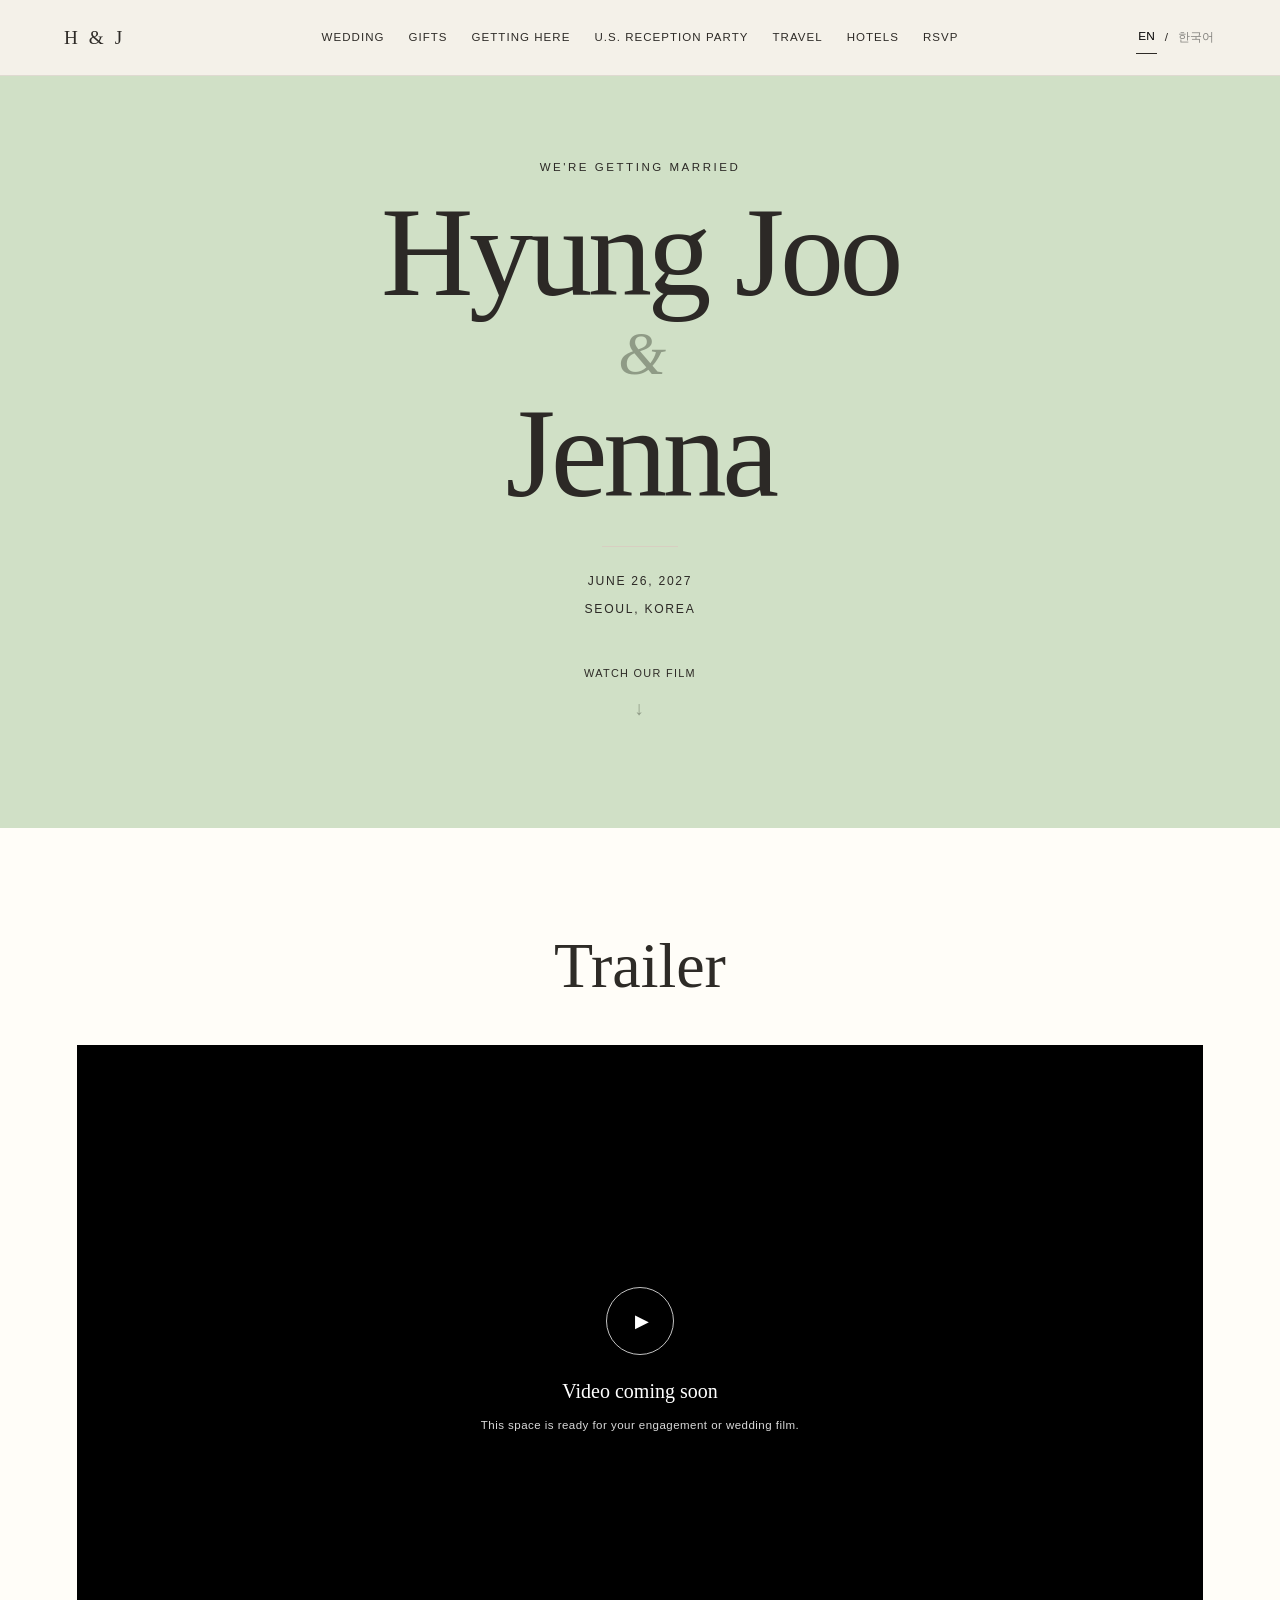
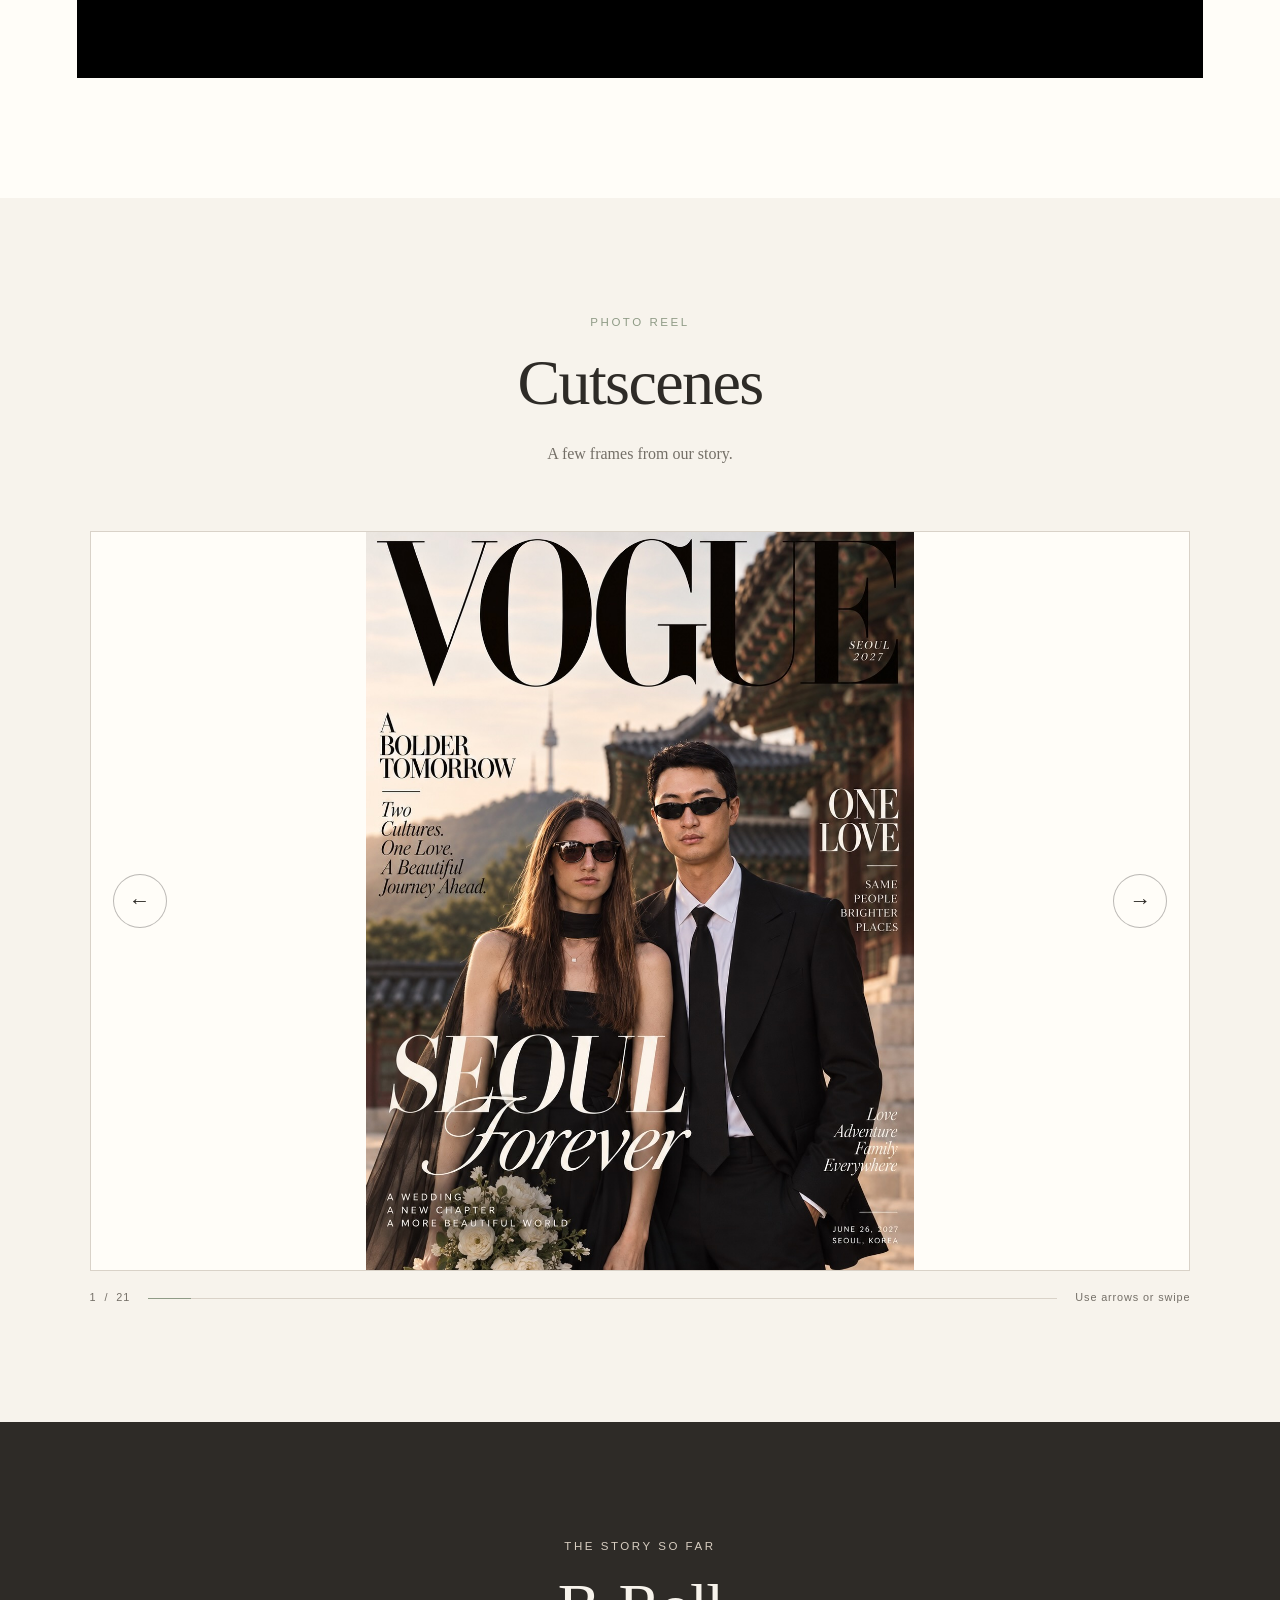
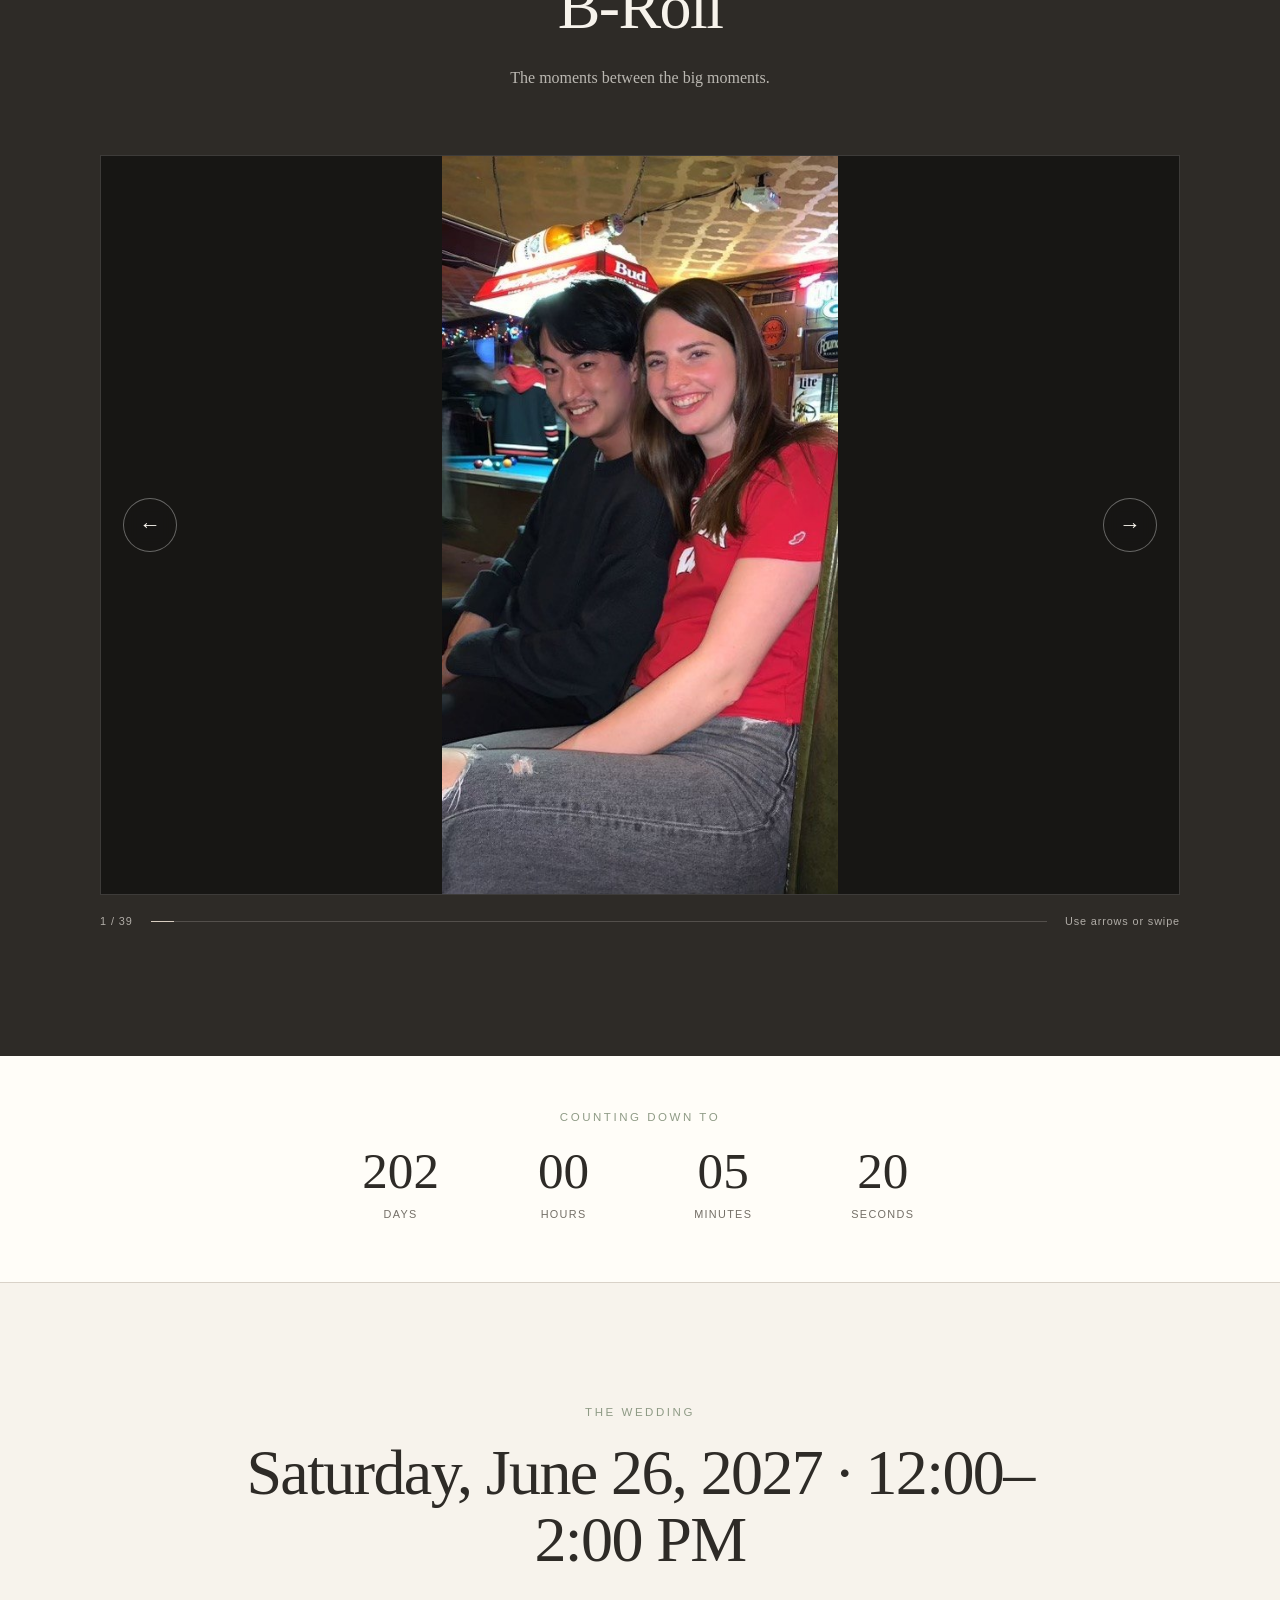
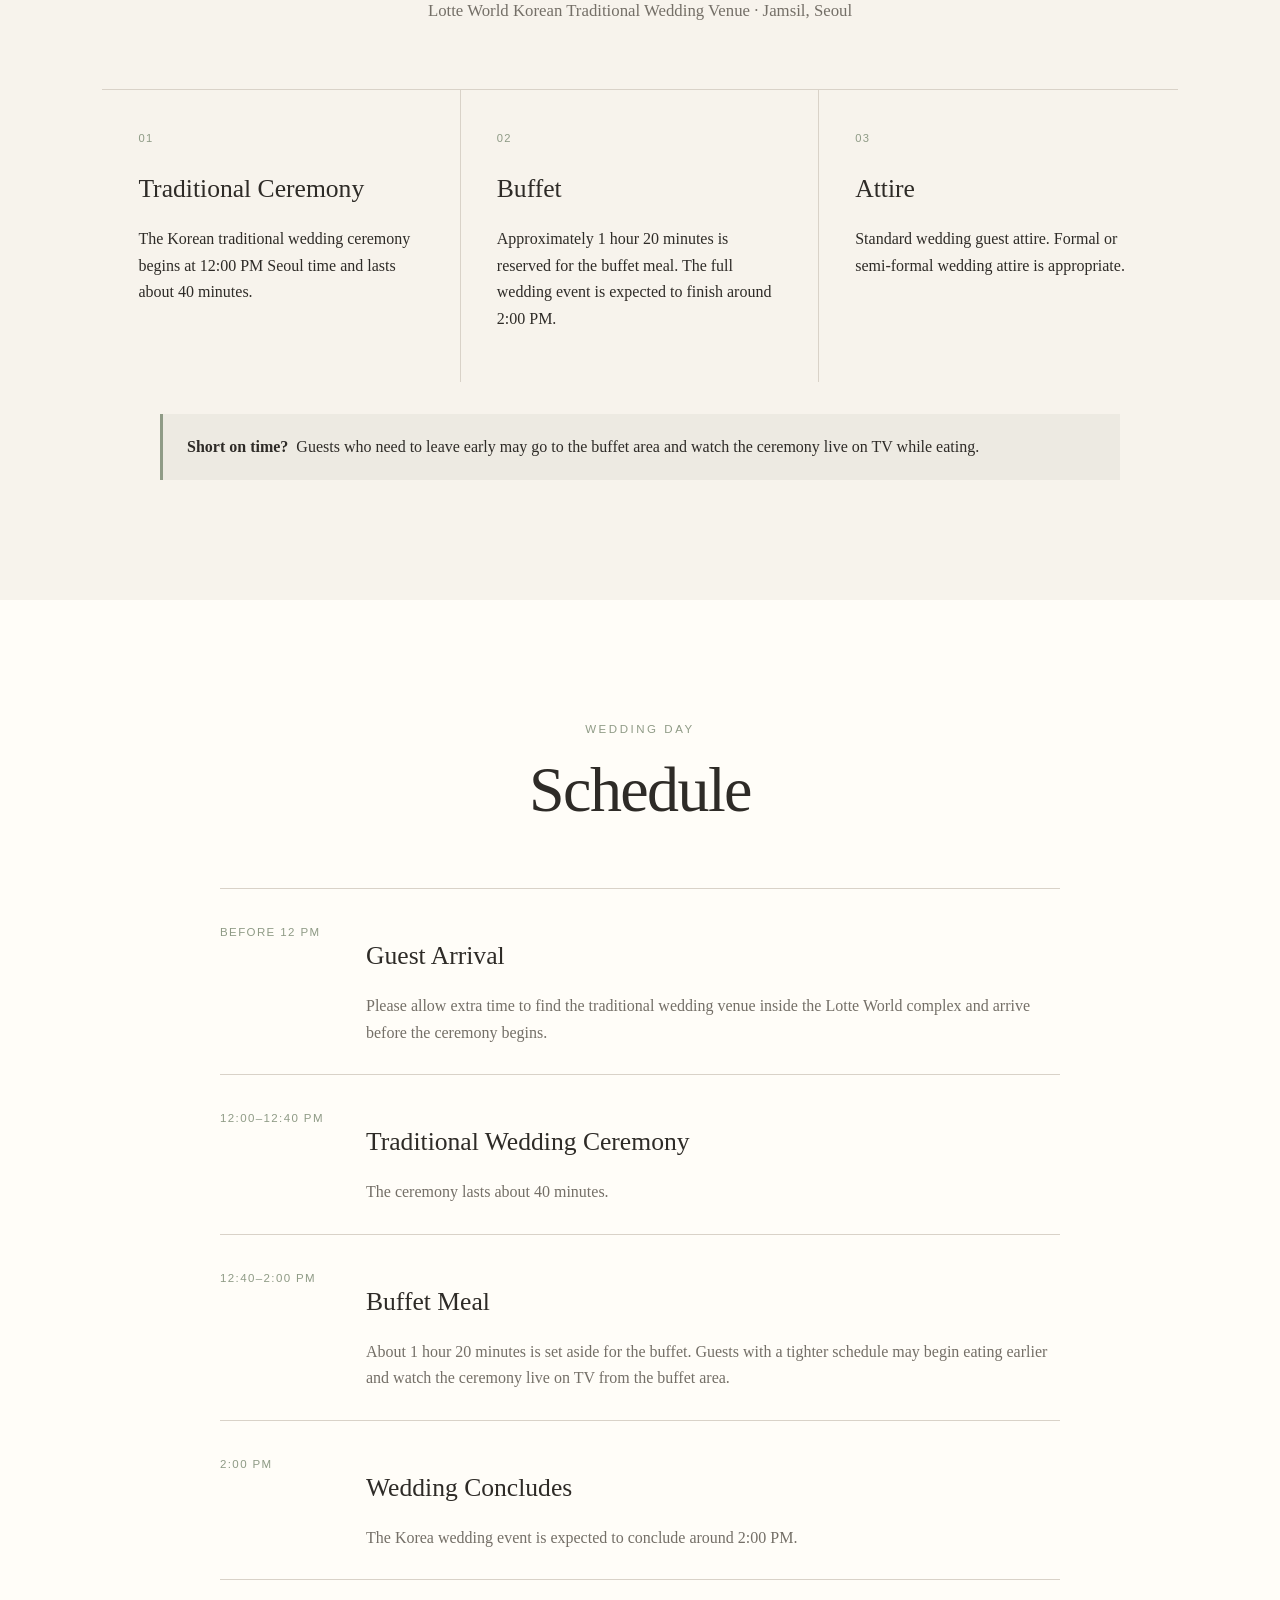
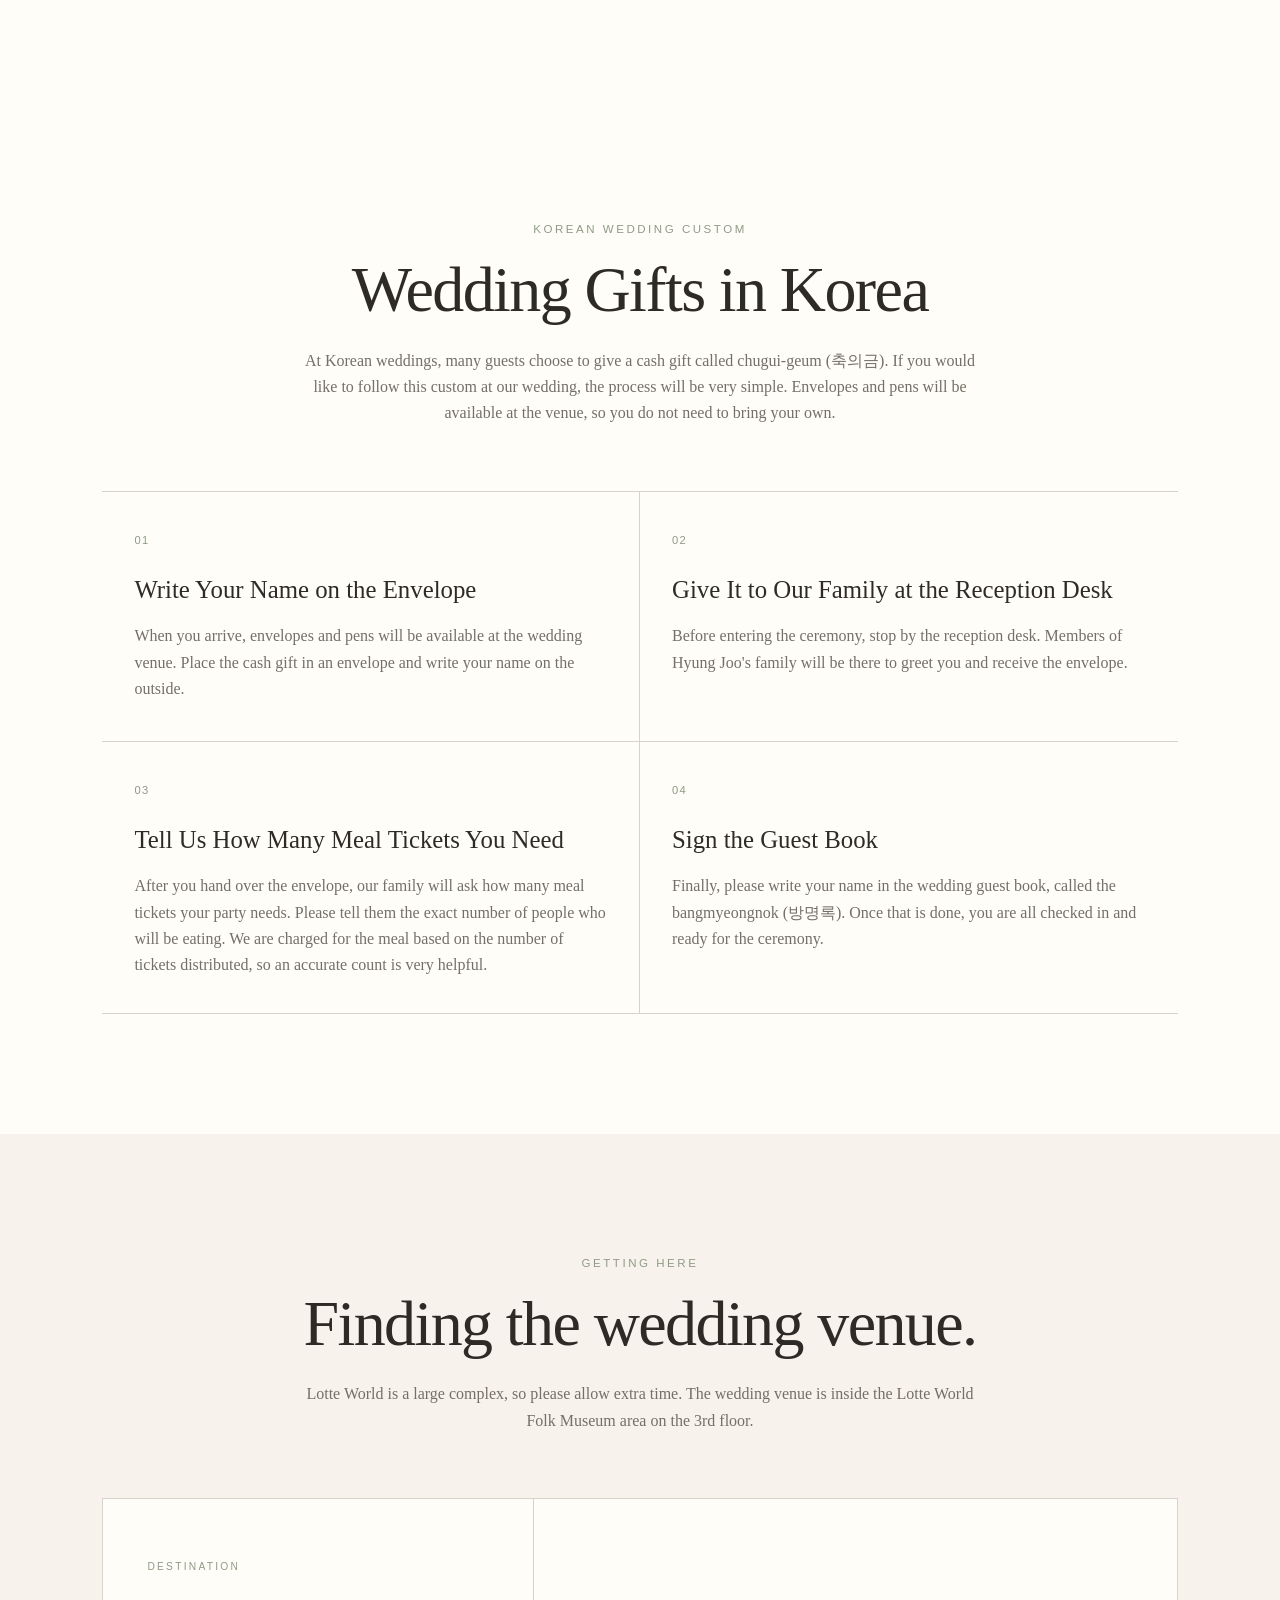
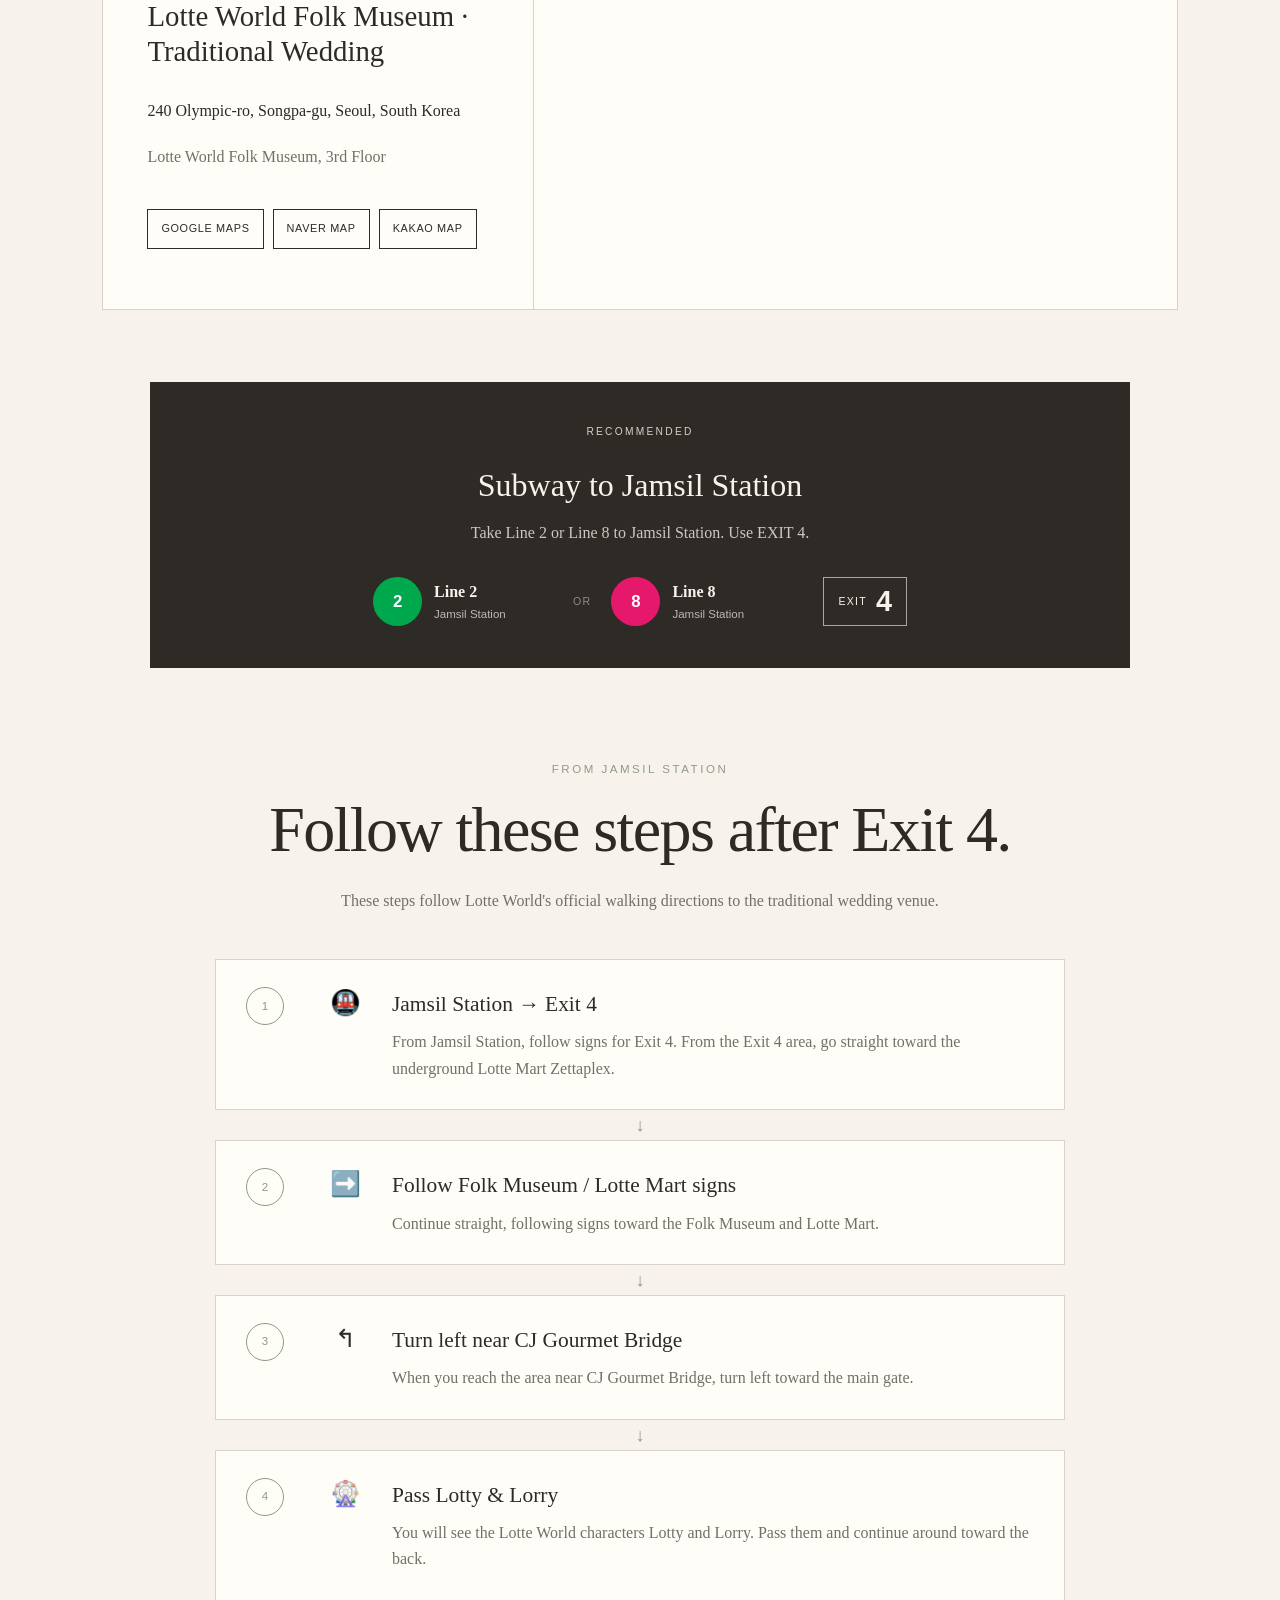
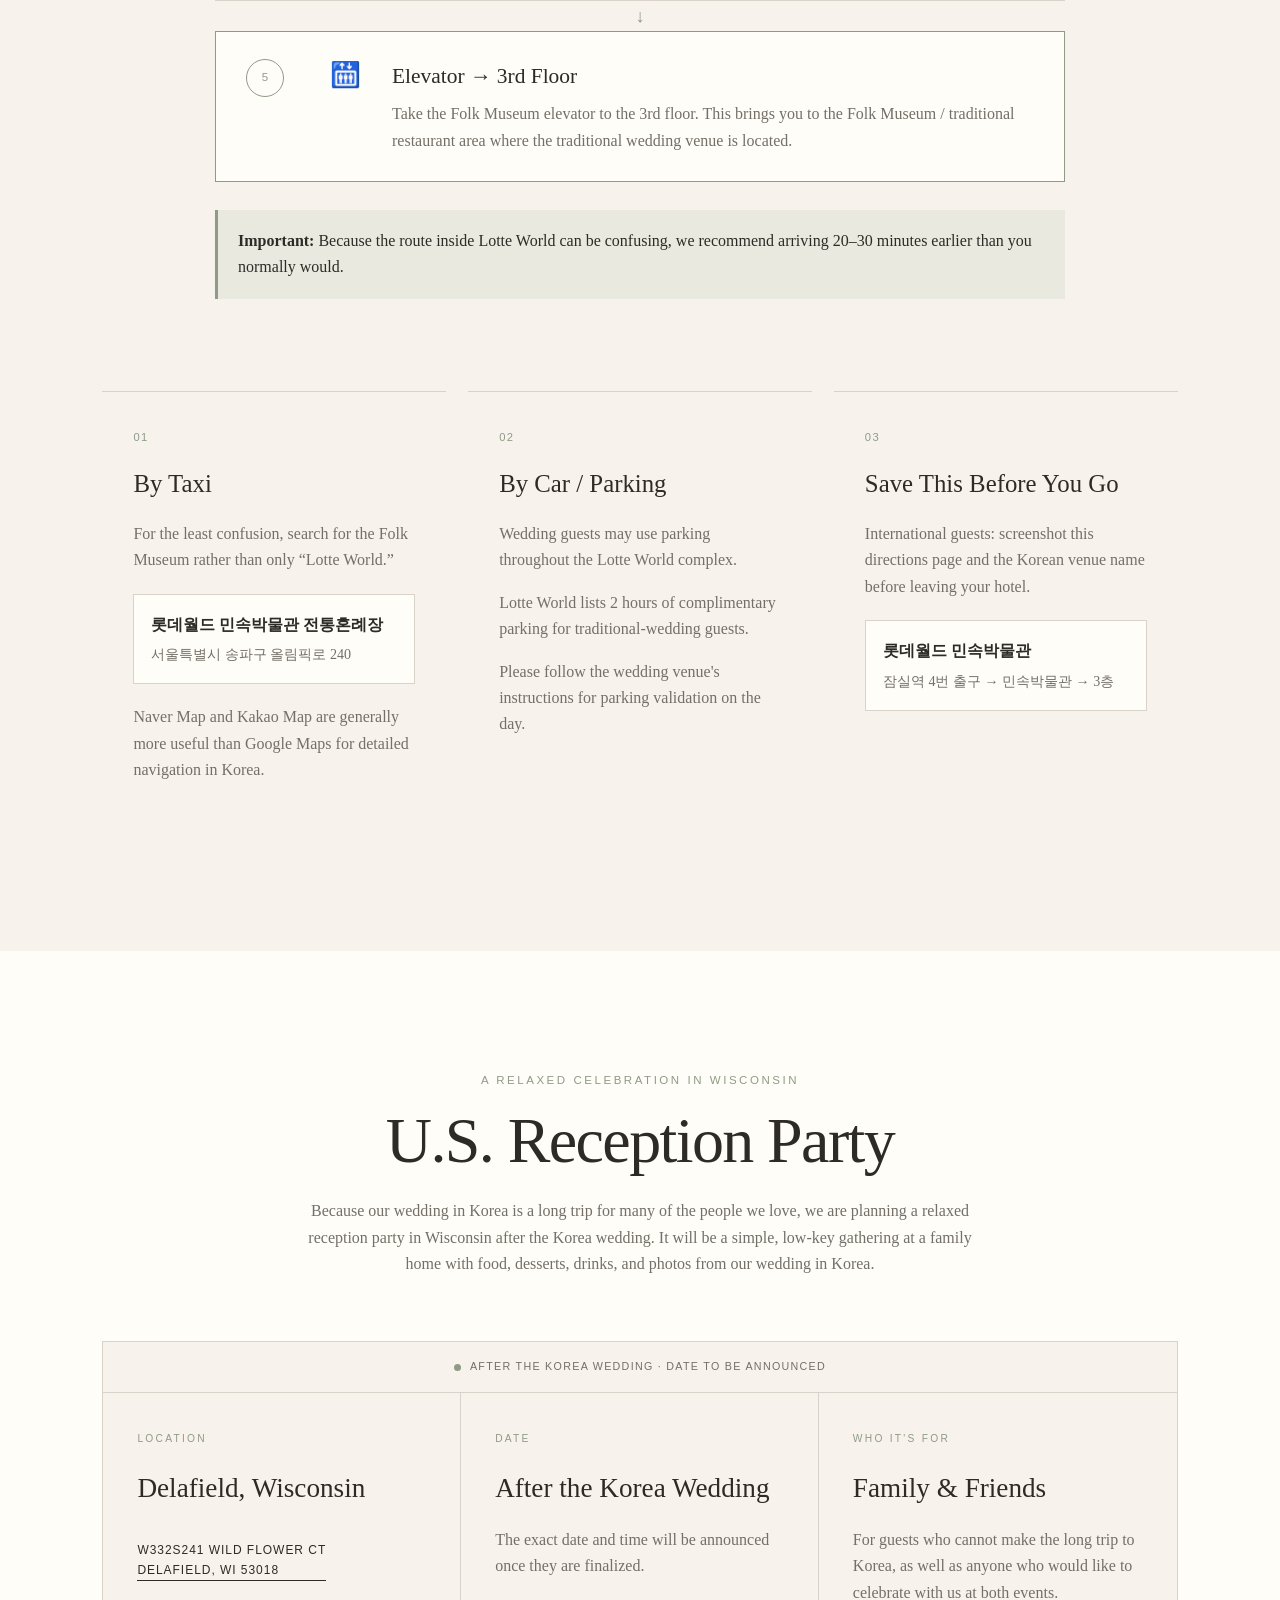
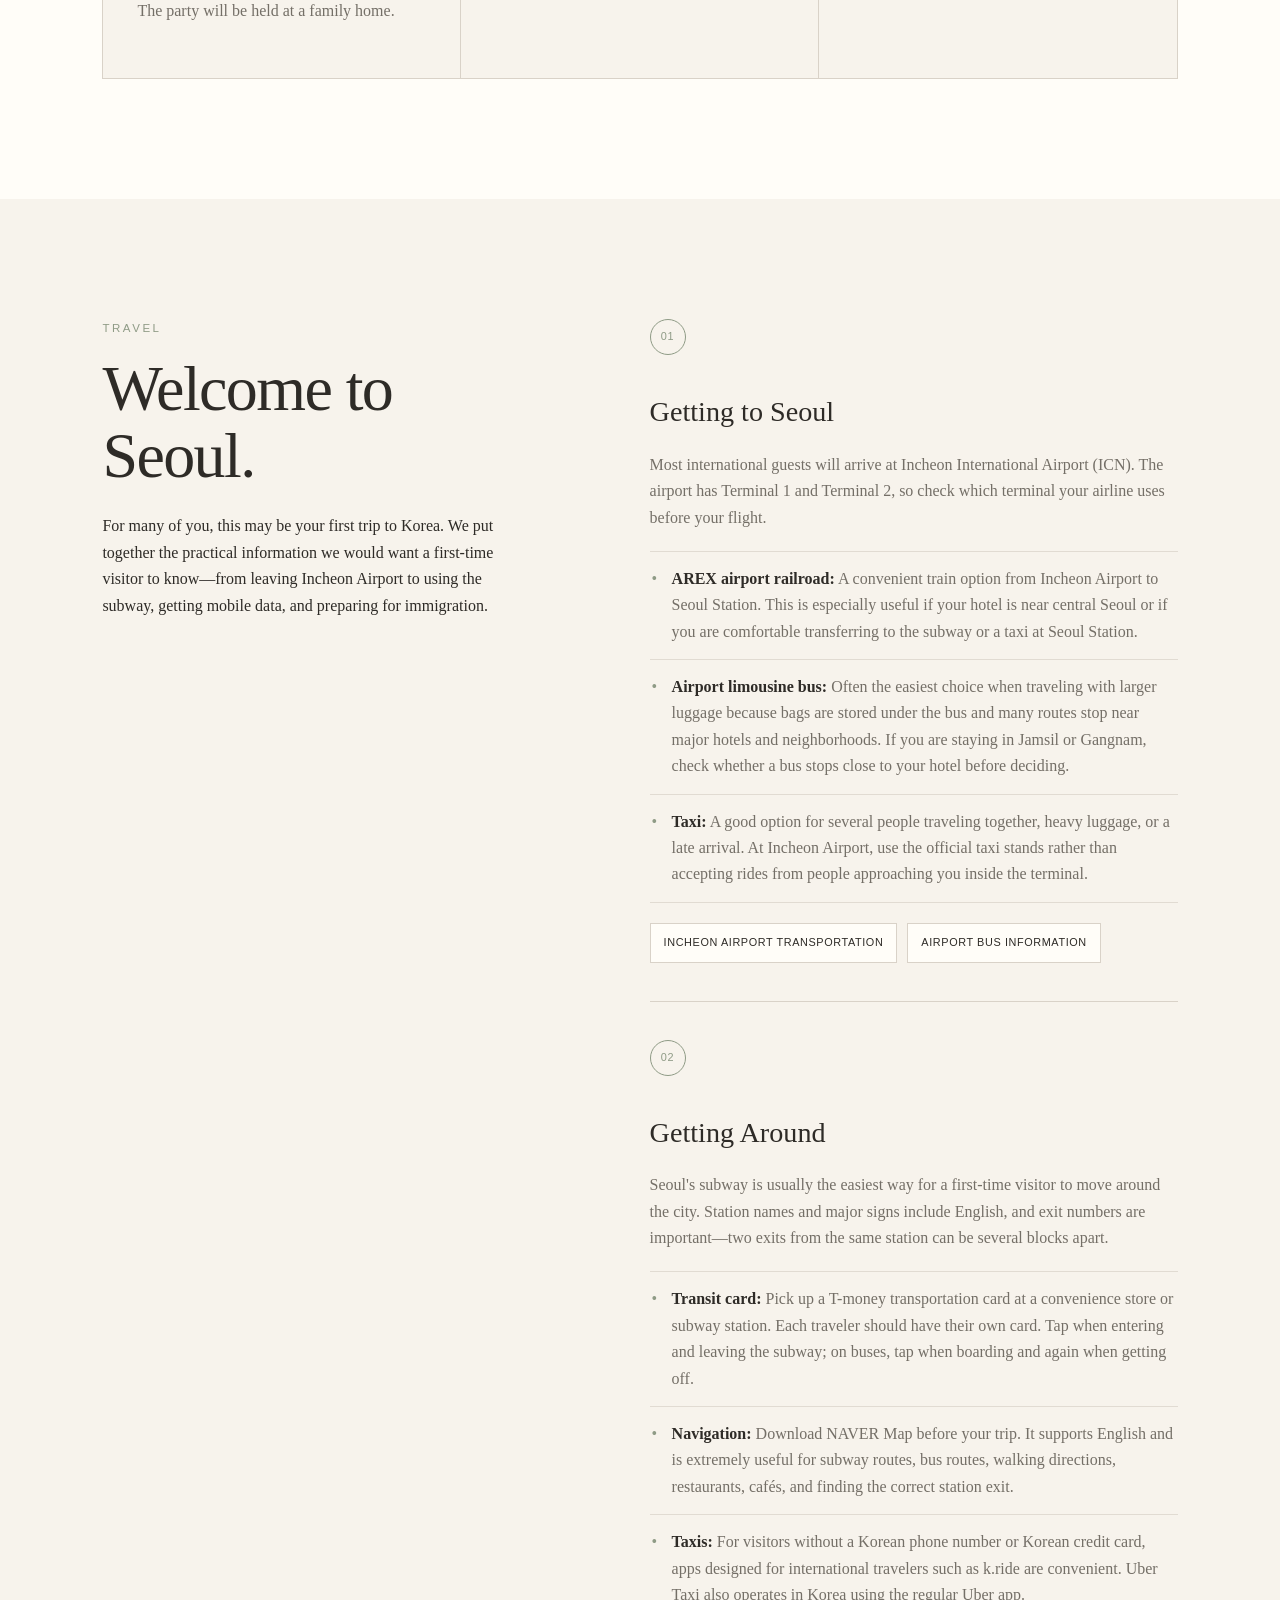
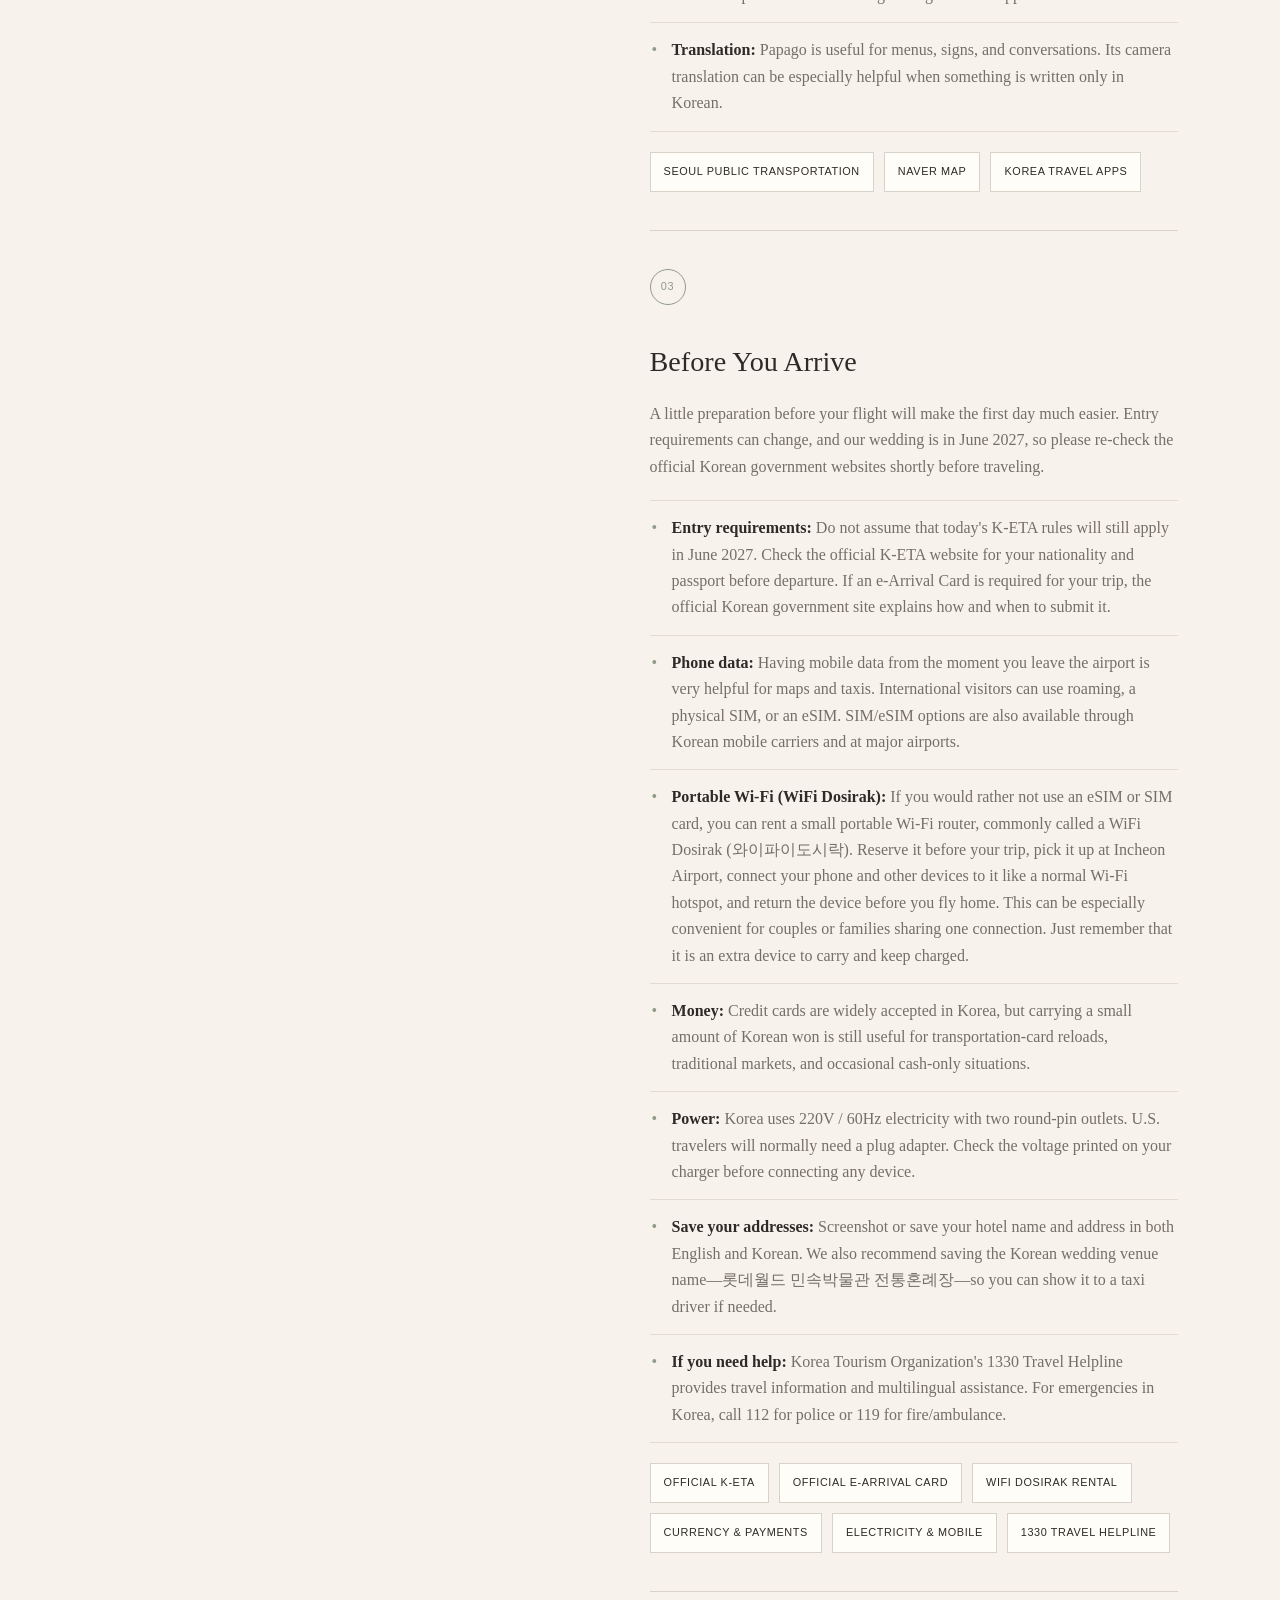
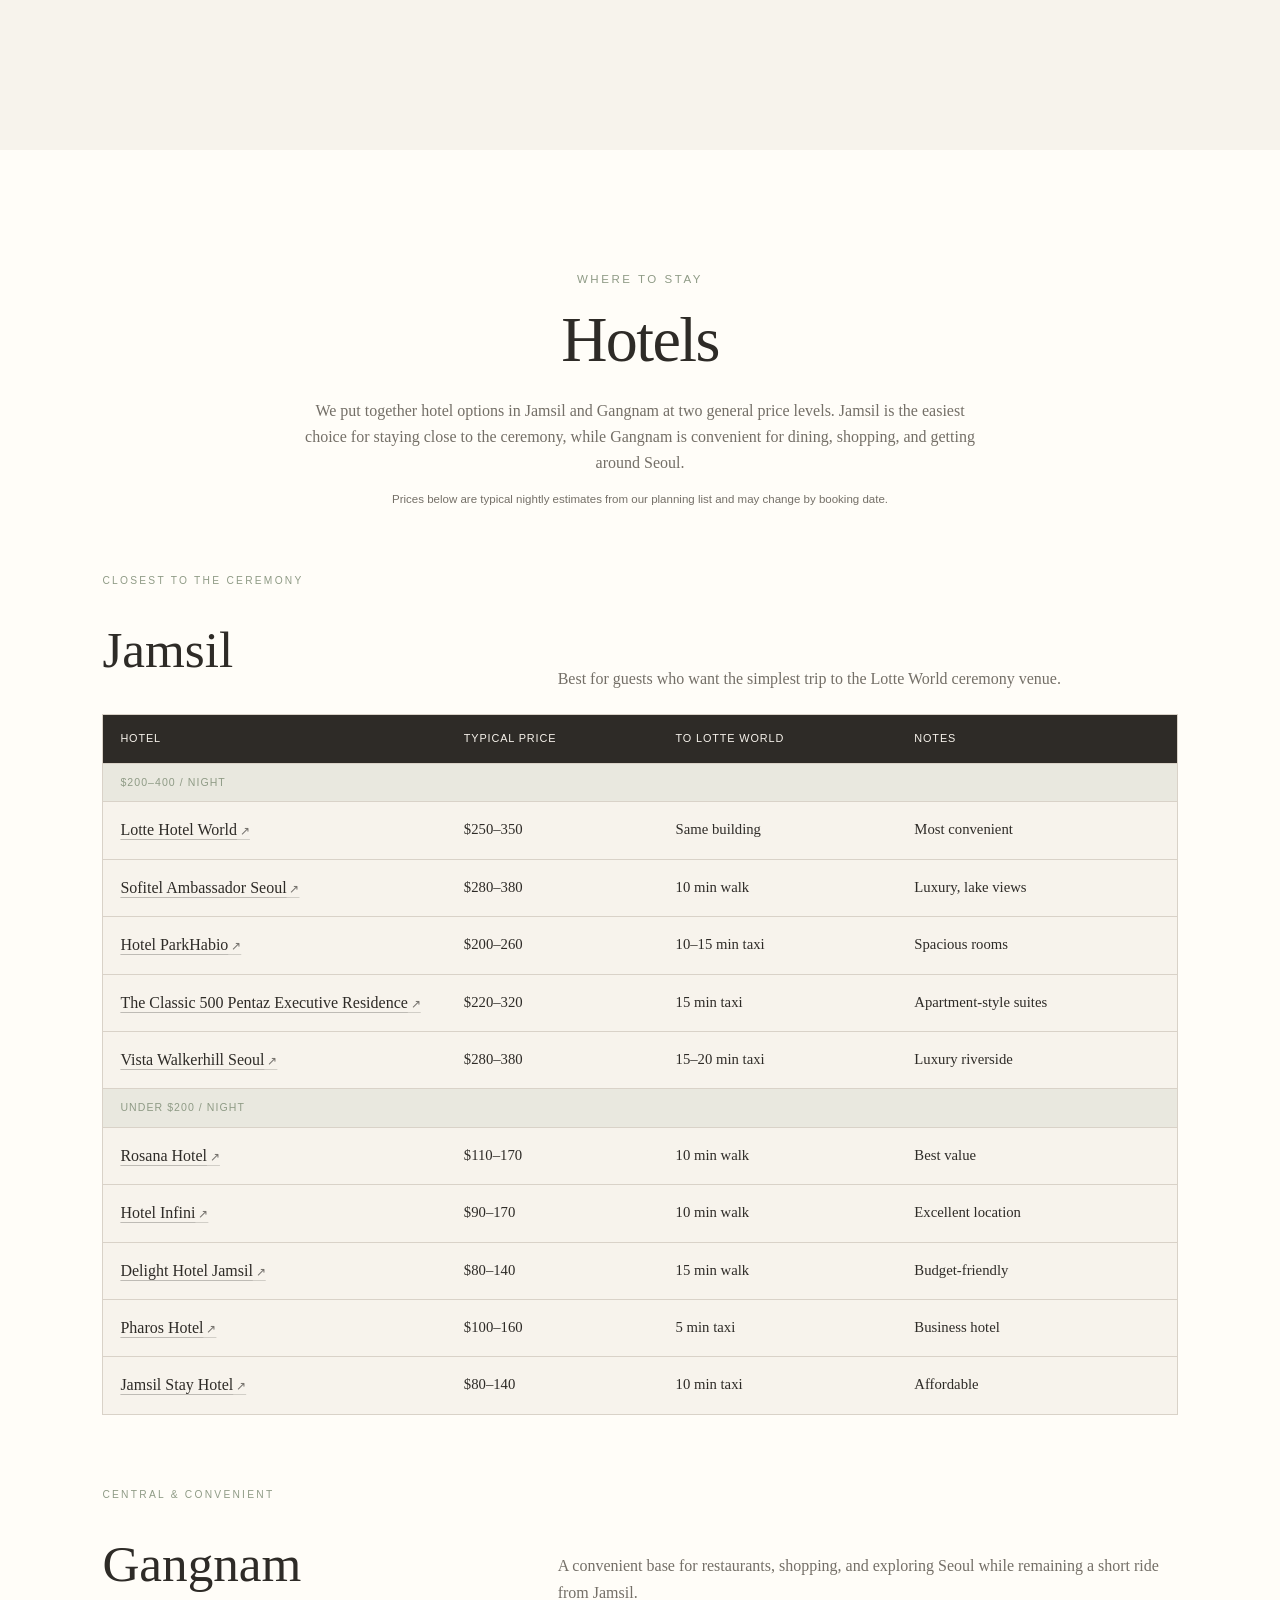
==== commit 45bc6c4a: "Add files via upload" ====
--- a/hyungjooandjenna-wedding-website-v1/index.html
+++ b/hyungjooandjenna-wedding-website-v1/index.html
@@ -1,5 +1,5 @@
 <!DOCTYPE html>
-<!-- BUILD: MAIN-WEDDING-v4.14 | MOBILE-MENU-PARTY-SIZE-RSVP -->
+<!-- BUILD: MAIN-WEDDING-v4.15 | WARM-RSVP-PALETTE -->
 <html lang="en">
 <head>
   <meta charset="UTF-8" />
--- a/hyungjooandjenna-wedding-website-v1/style.css
+++ b/hyungjooandjenna-wedding-website-v1/style.css
@@ -2521,3 +2521,56 @@
 .additional-guests-field textarea {
   min-height: 96px;
 }
+
+
+/* =========================
+   VERSION 4.15 — WARM RSVP PALETTE
+   ========================= */
+
+.rsvp-choice,
+.rsvp-choice:last-child,
+.rsvp-choice:nth-child(2) {
+  border-color: #c8b48c;
+  background: #eee3cf;
+  box-shadow: 0 4px 14px rgba(111, 93, 61, .08);
+}
+
+.rsvp-choice:hover,
+.rsvp-choice:focus-visible {
+  background: #e4d3b6;
+  border-color: #b59667;
+  box-shadow: 0 8px 20px rgba(111, 93, 61, .14);
+}
+
+.rsvp-choice.selected {
+  background: #d8c19c;
+  border-color: #b59667;
+  color: #2c2926;
+  box-shadow: 0 8px 20px rgba(111, 93, 61, .16);
+}
+
+.rsvp-choice-number {
+  color: #8a6d46;
+}
+
+.rsvp-choice.selected .rsvp-choice-number {
+  color: #6f5d3d;
+}
+
+.rsvp-choice small {
+  color: #6d6458;
+}
+
+.rsvp-choice.selected small {
+  color: #5b5145;
+}
+
+.rsvp-choice-action {
+  color: #6f5d3d;
+}
+
+.rsvp-choice:hover .rsvp-choice-action,
+.rsvp-choice:focus-visible .rsvp-choice-action,
+.rsvp-choice.selected .rsvp-choice-action {
+  color: #5e4d33;
+}
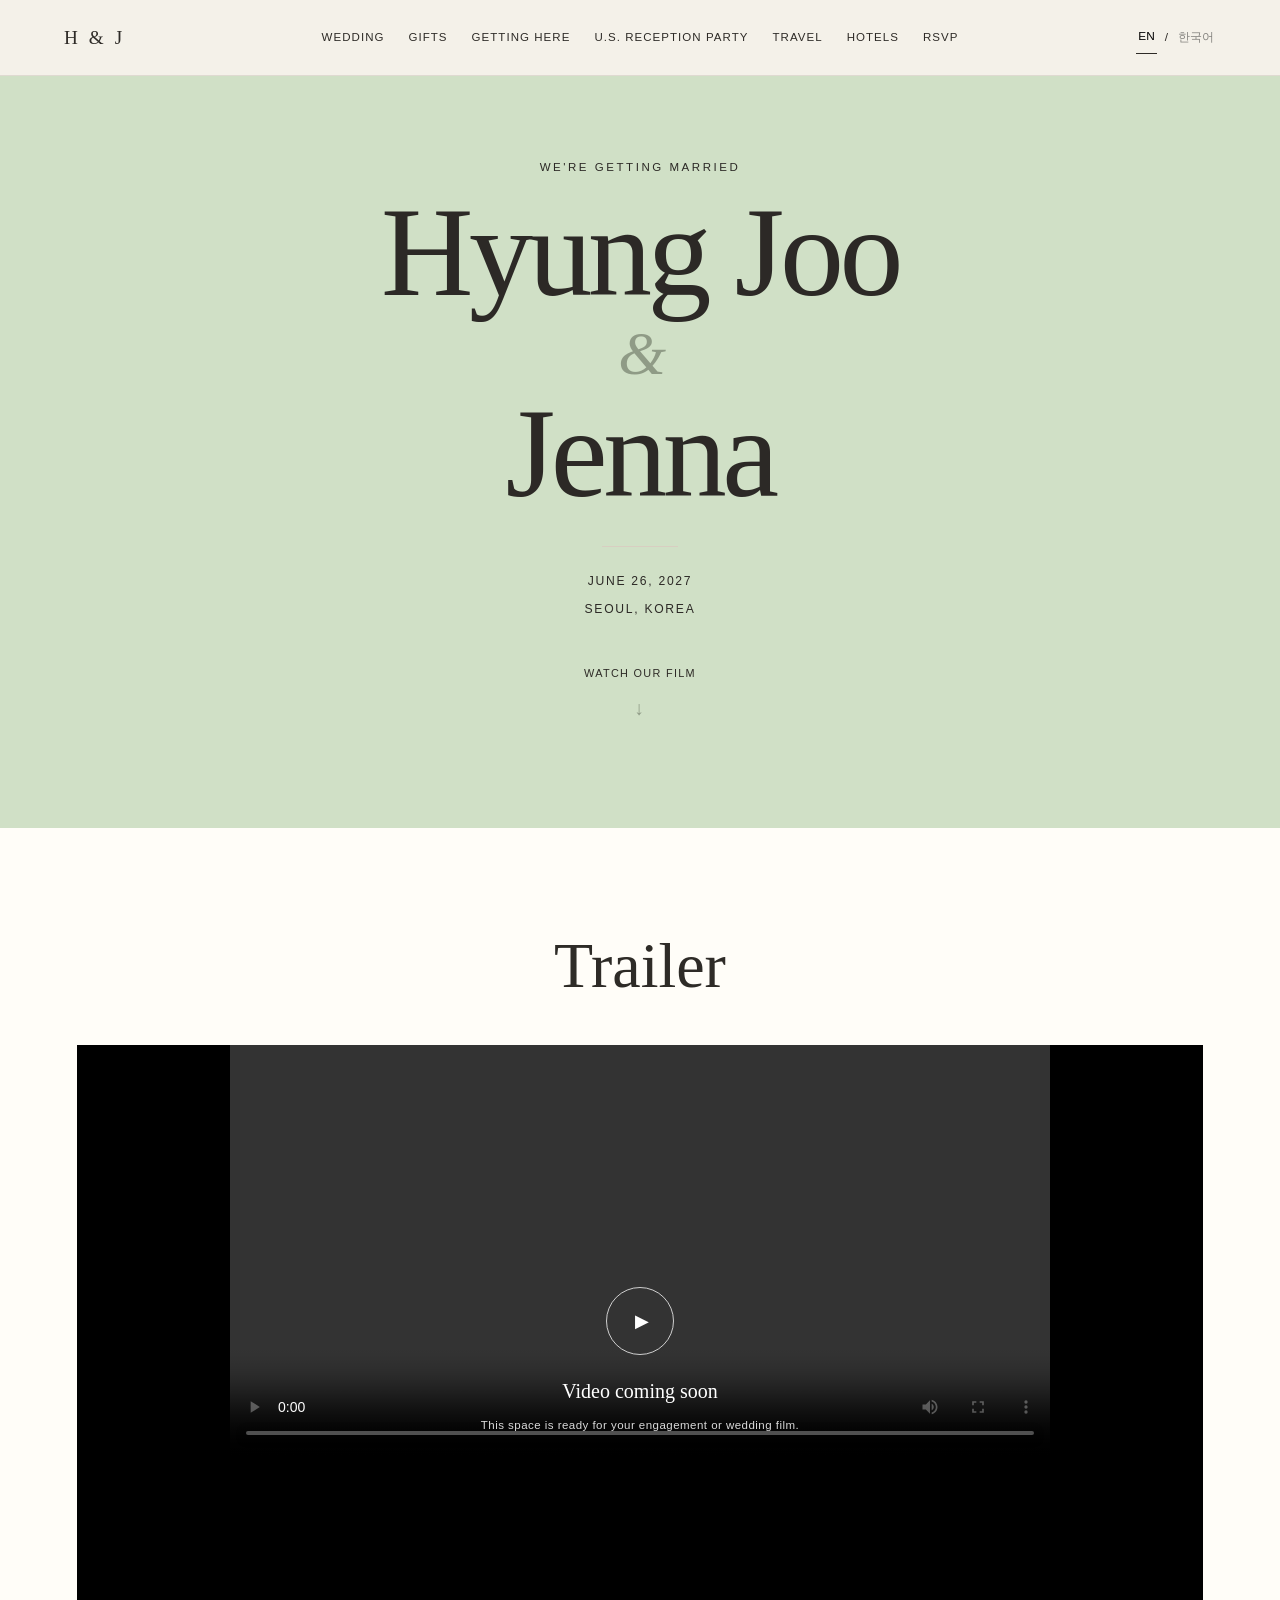
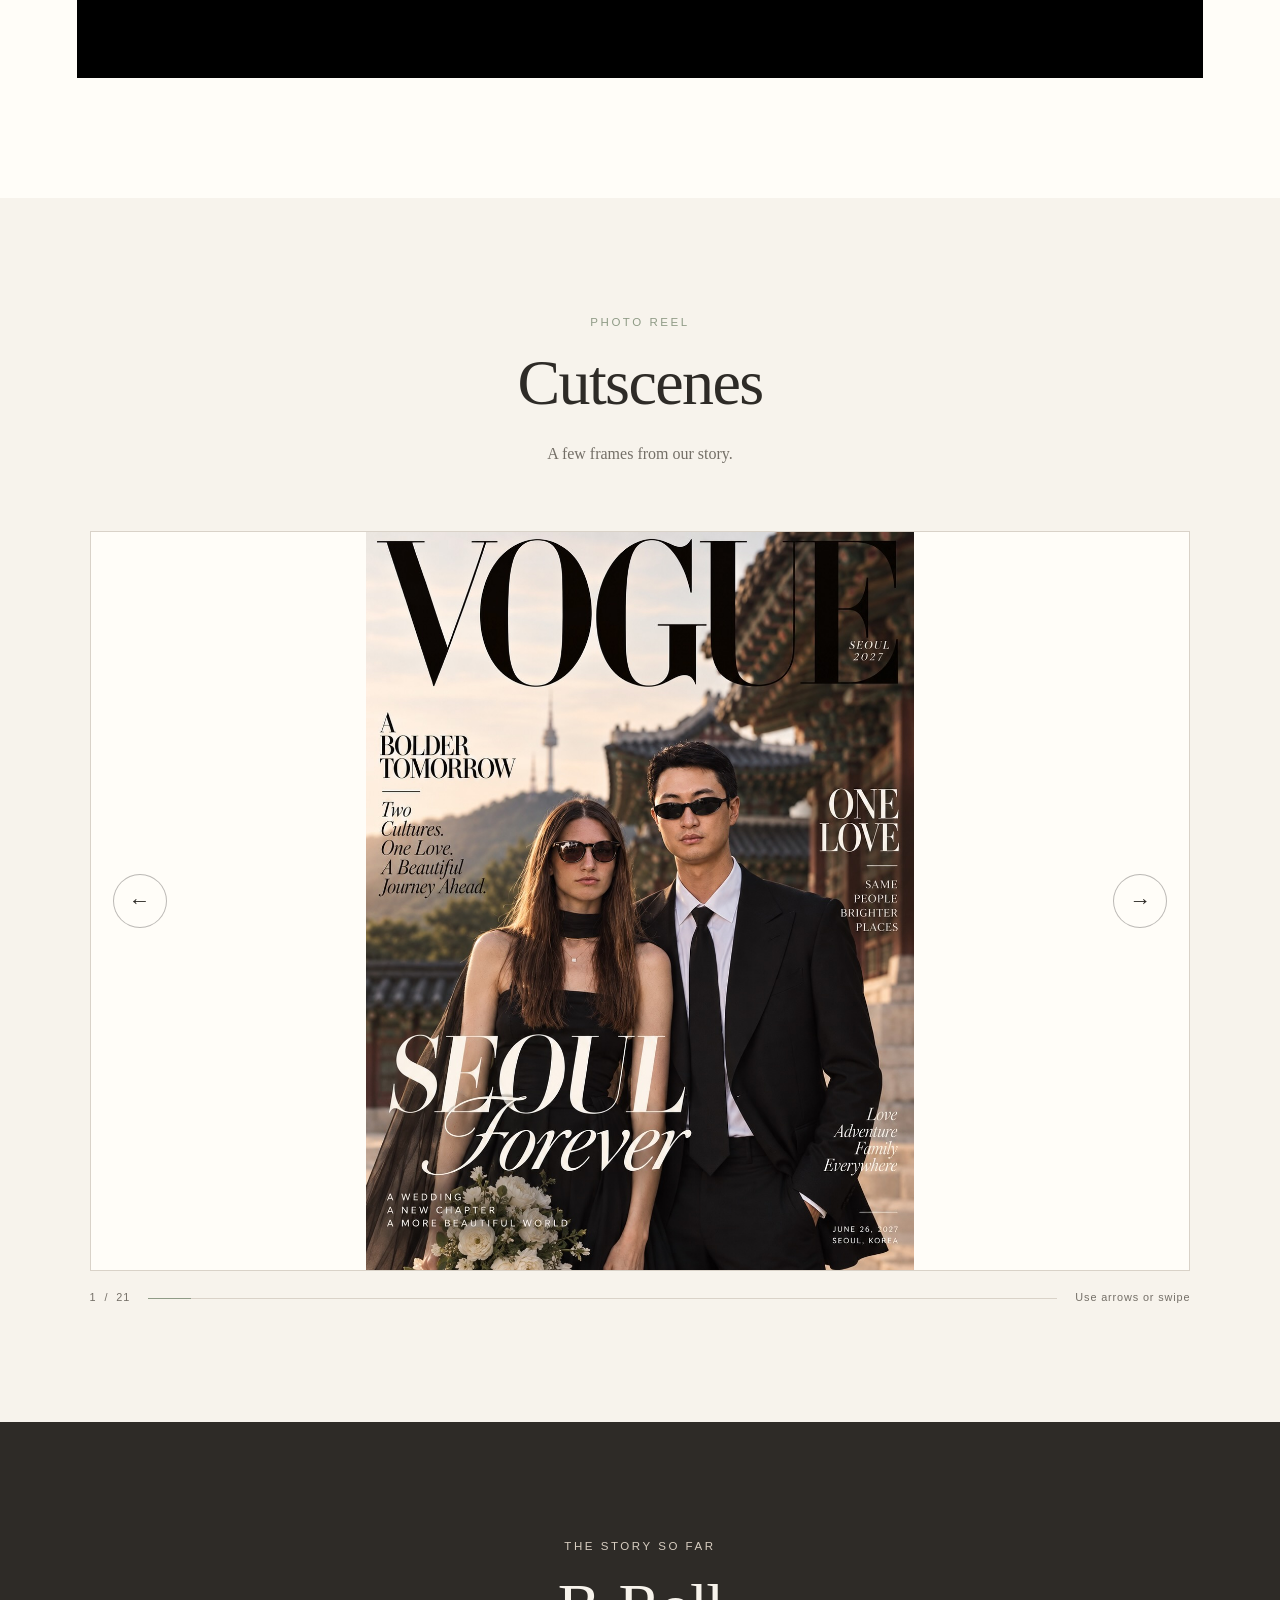
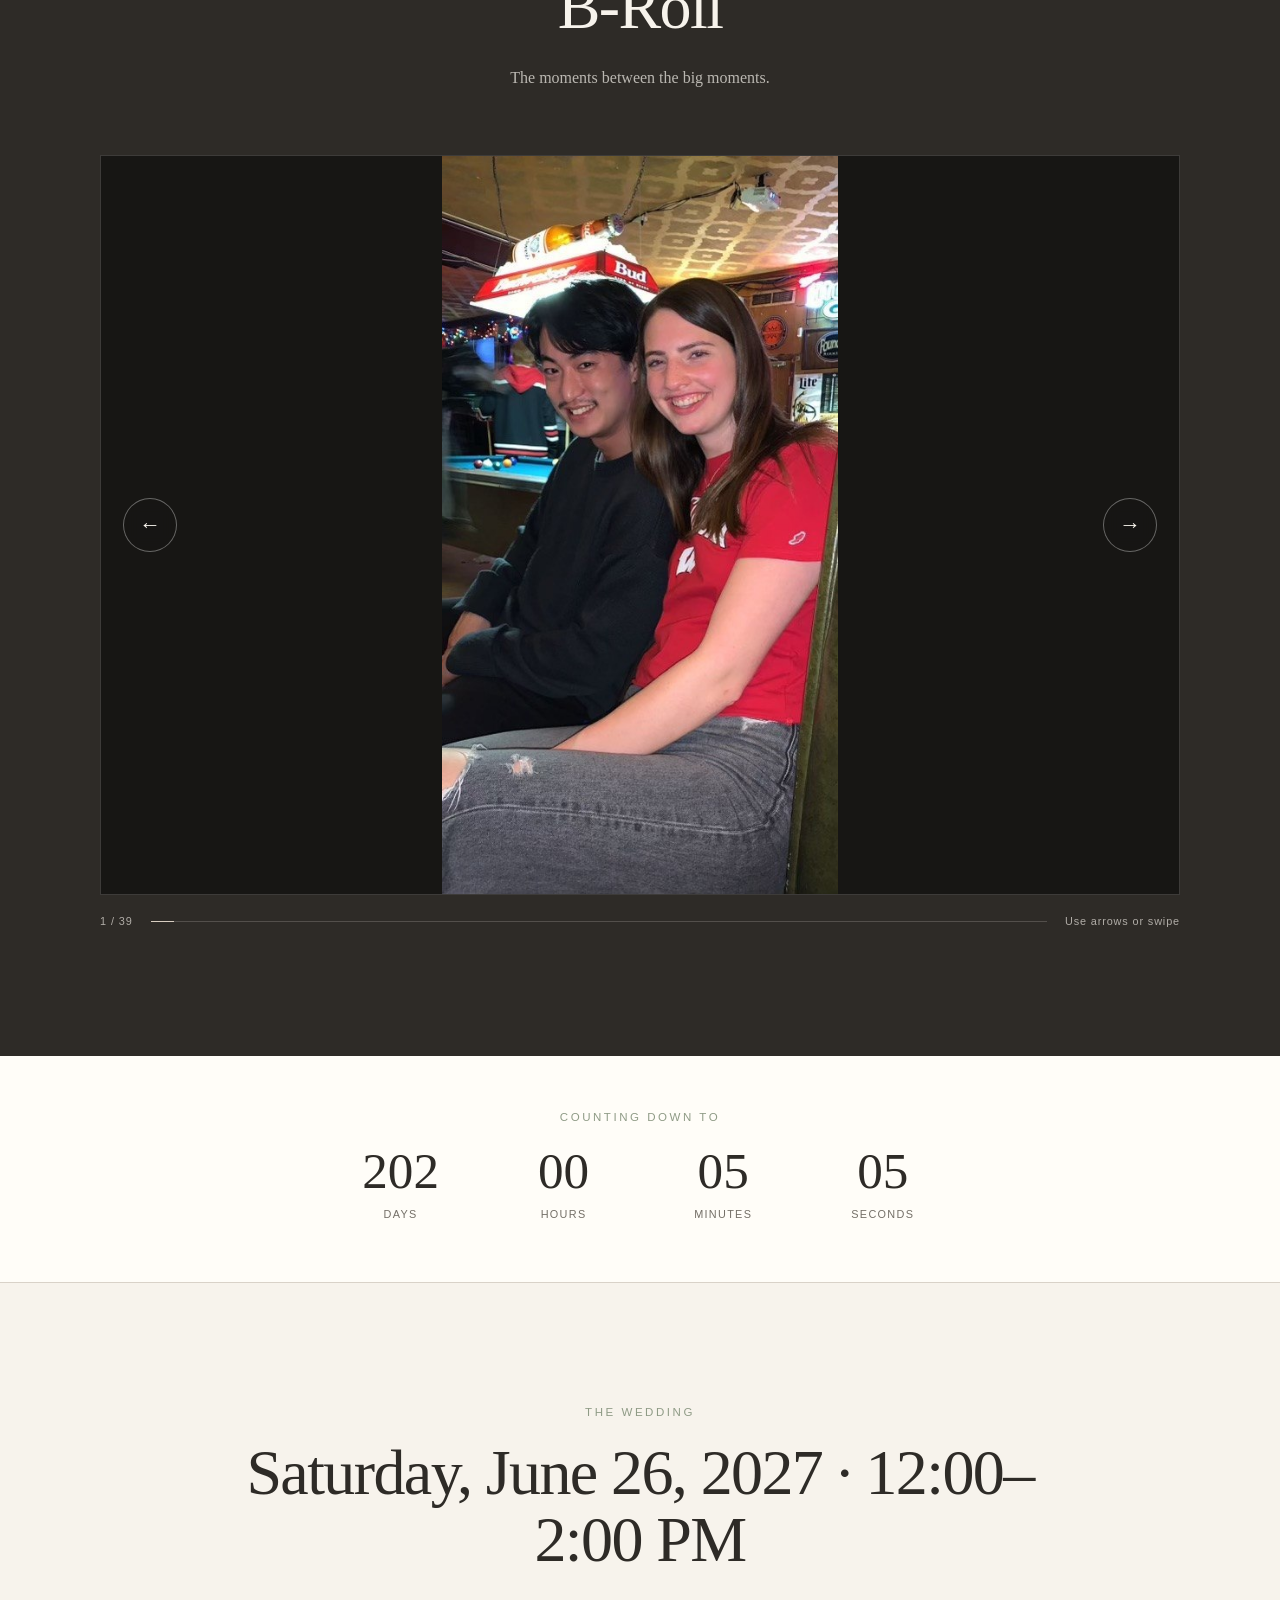
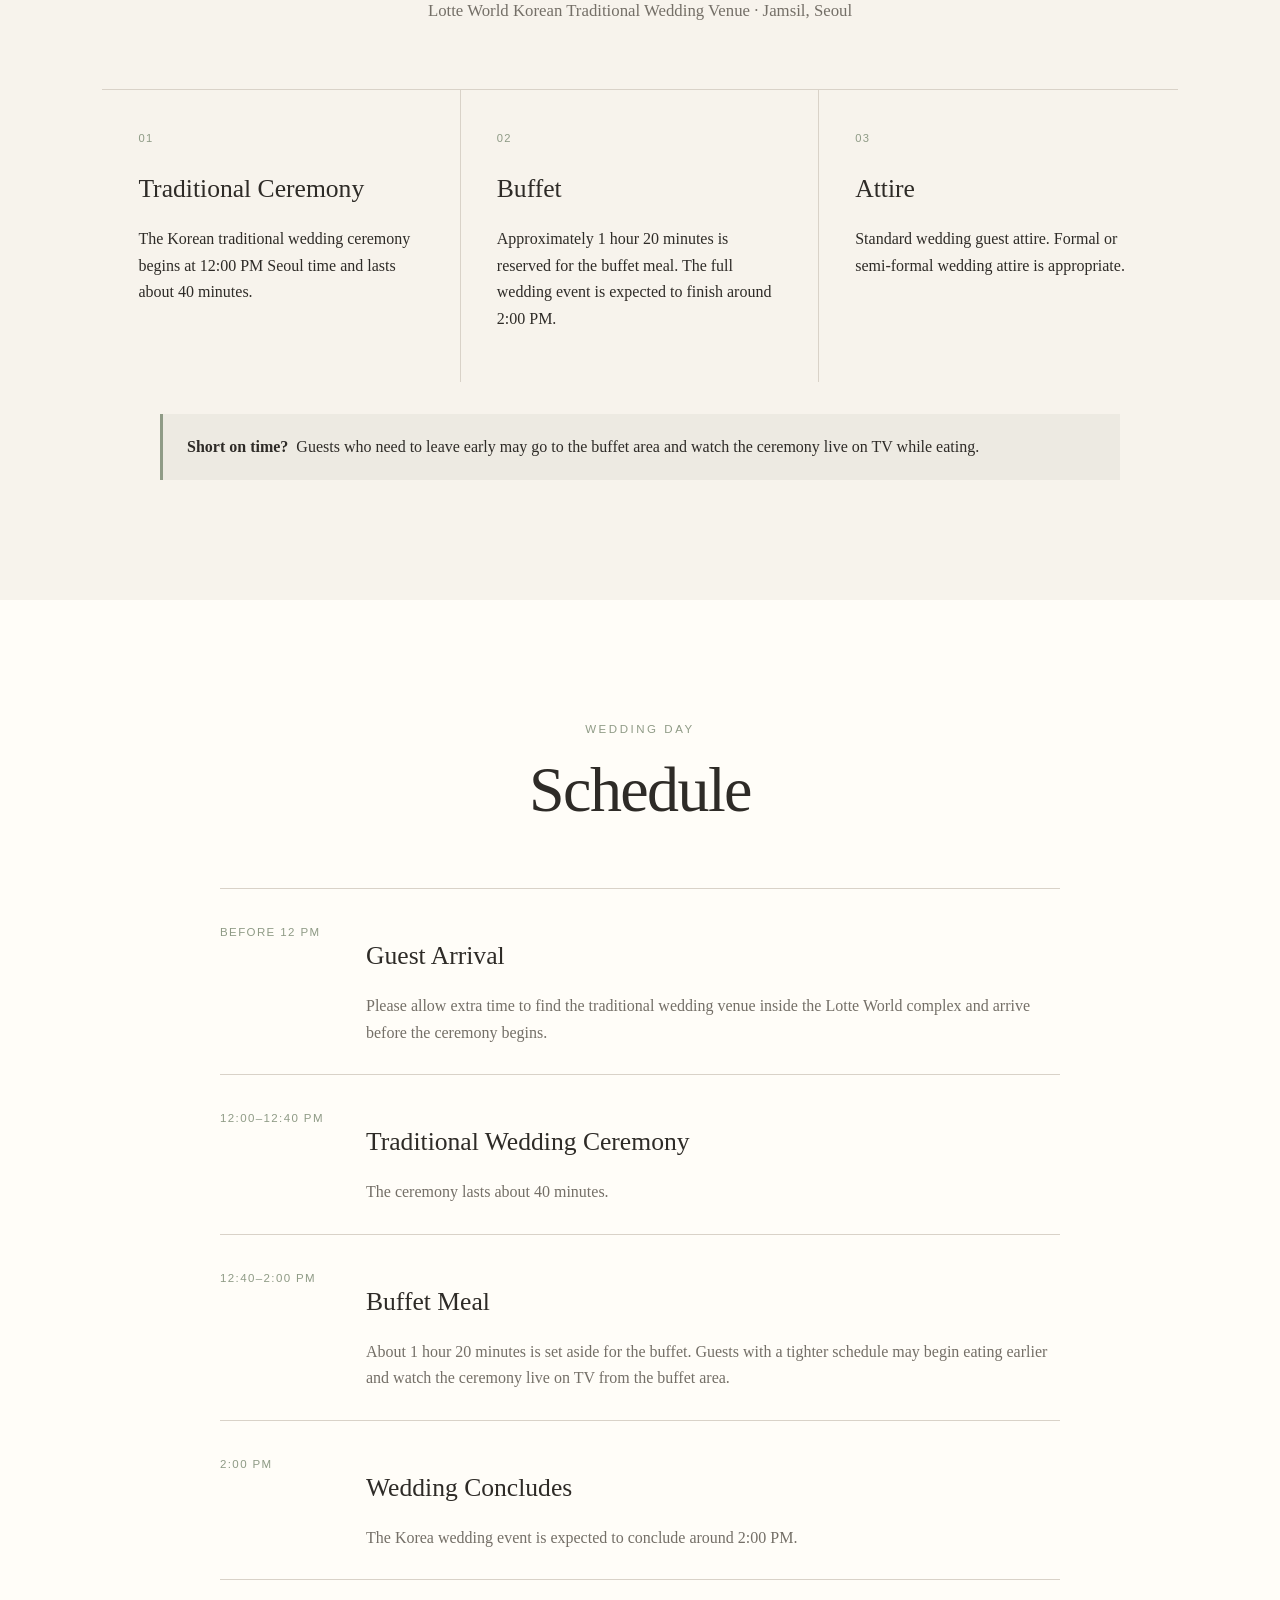
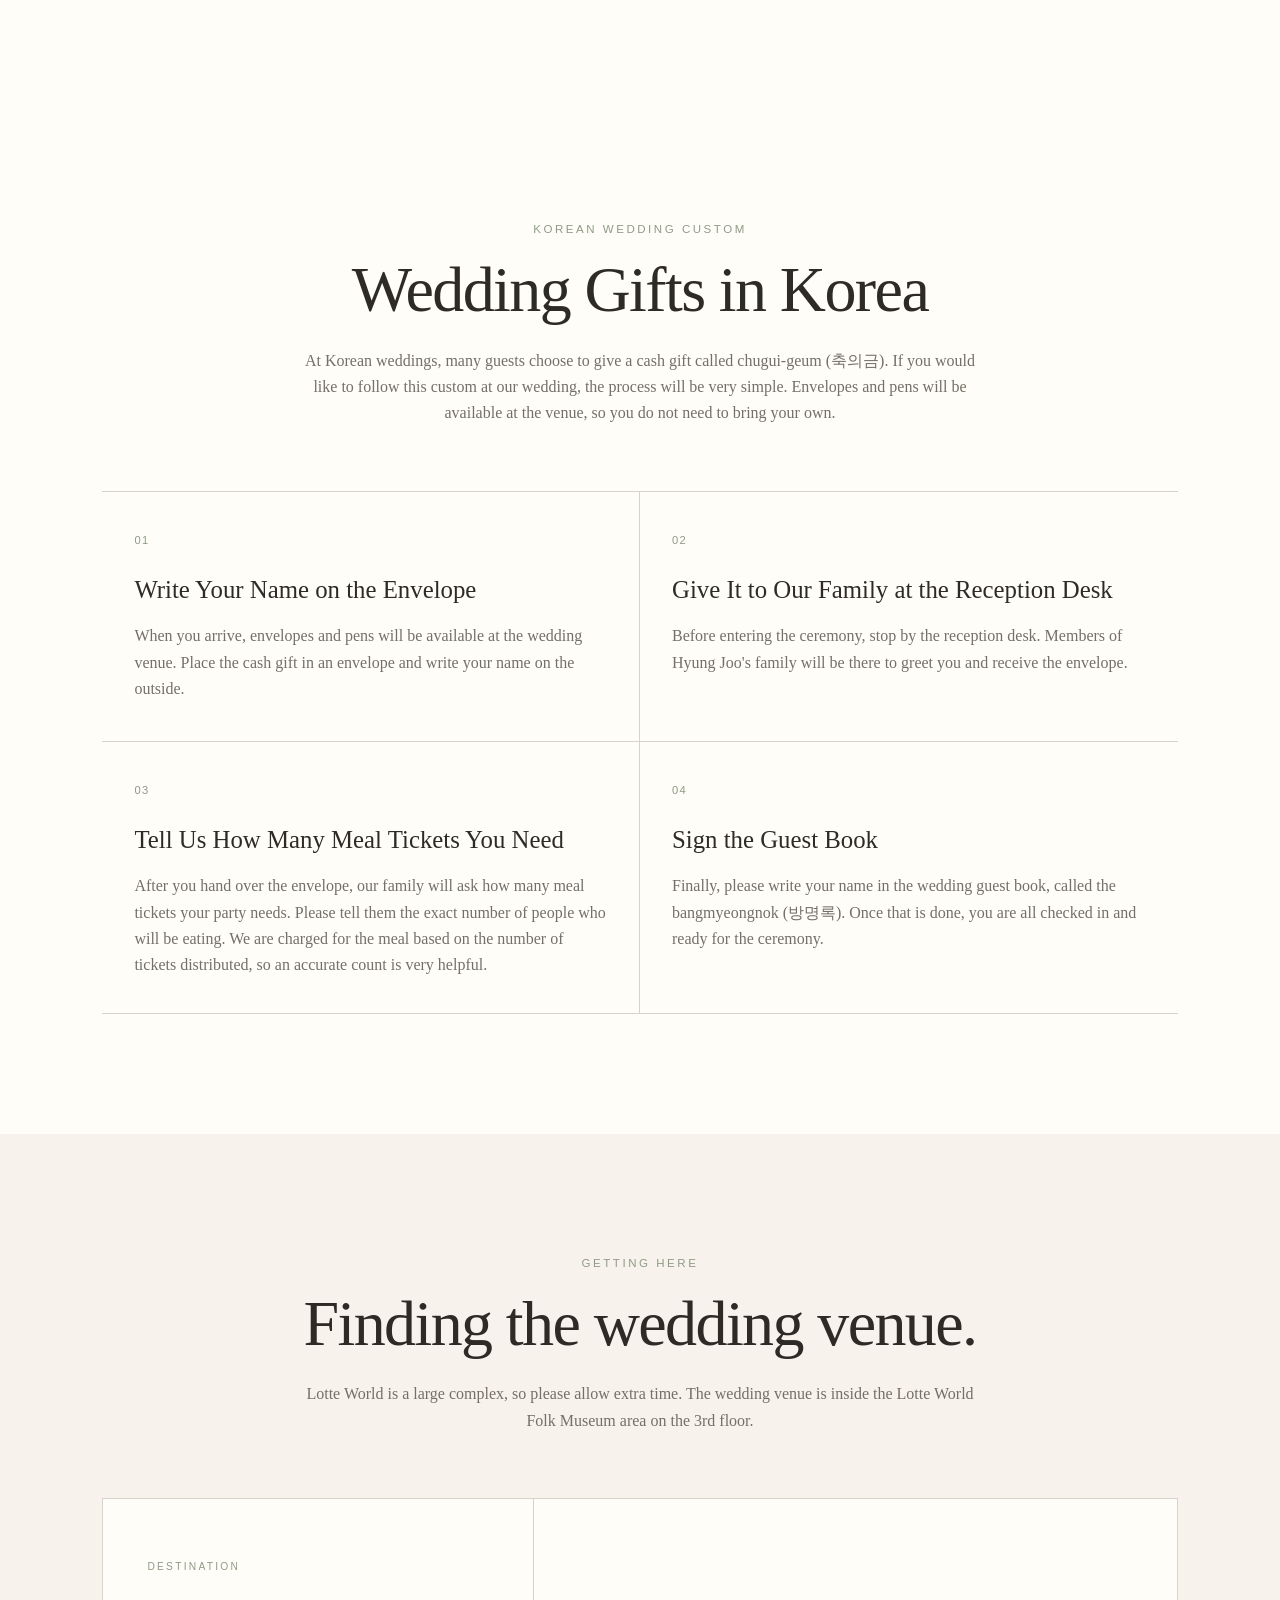
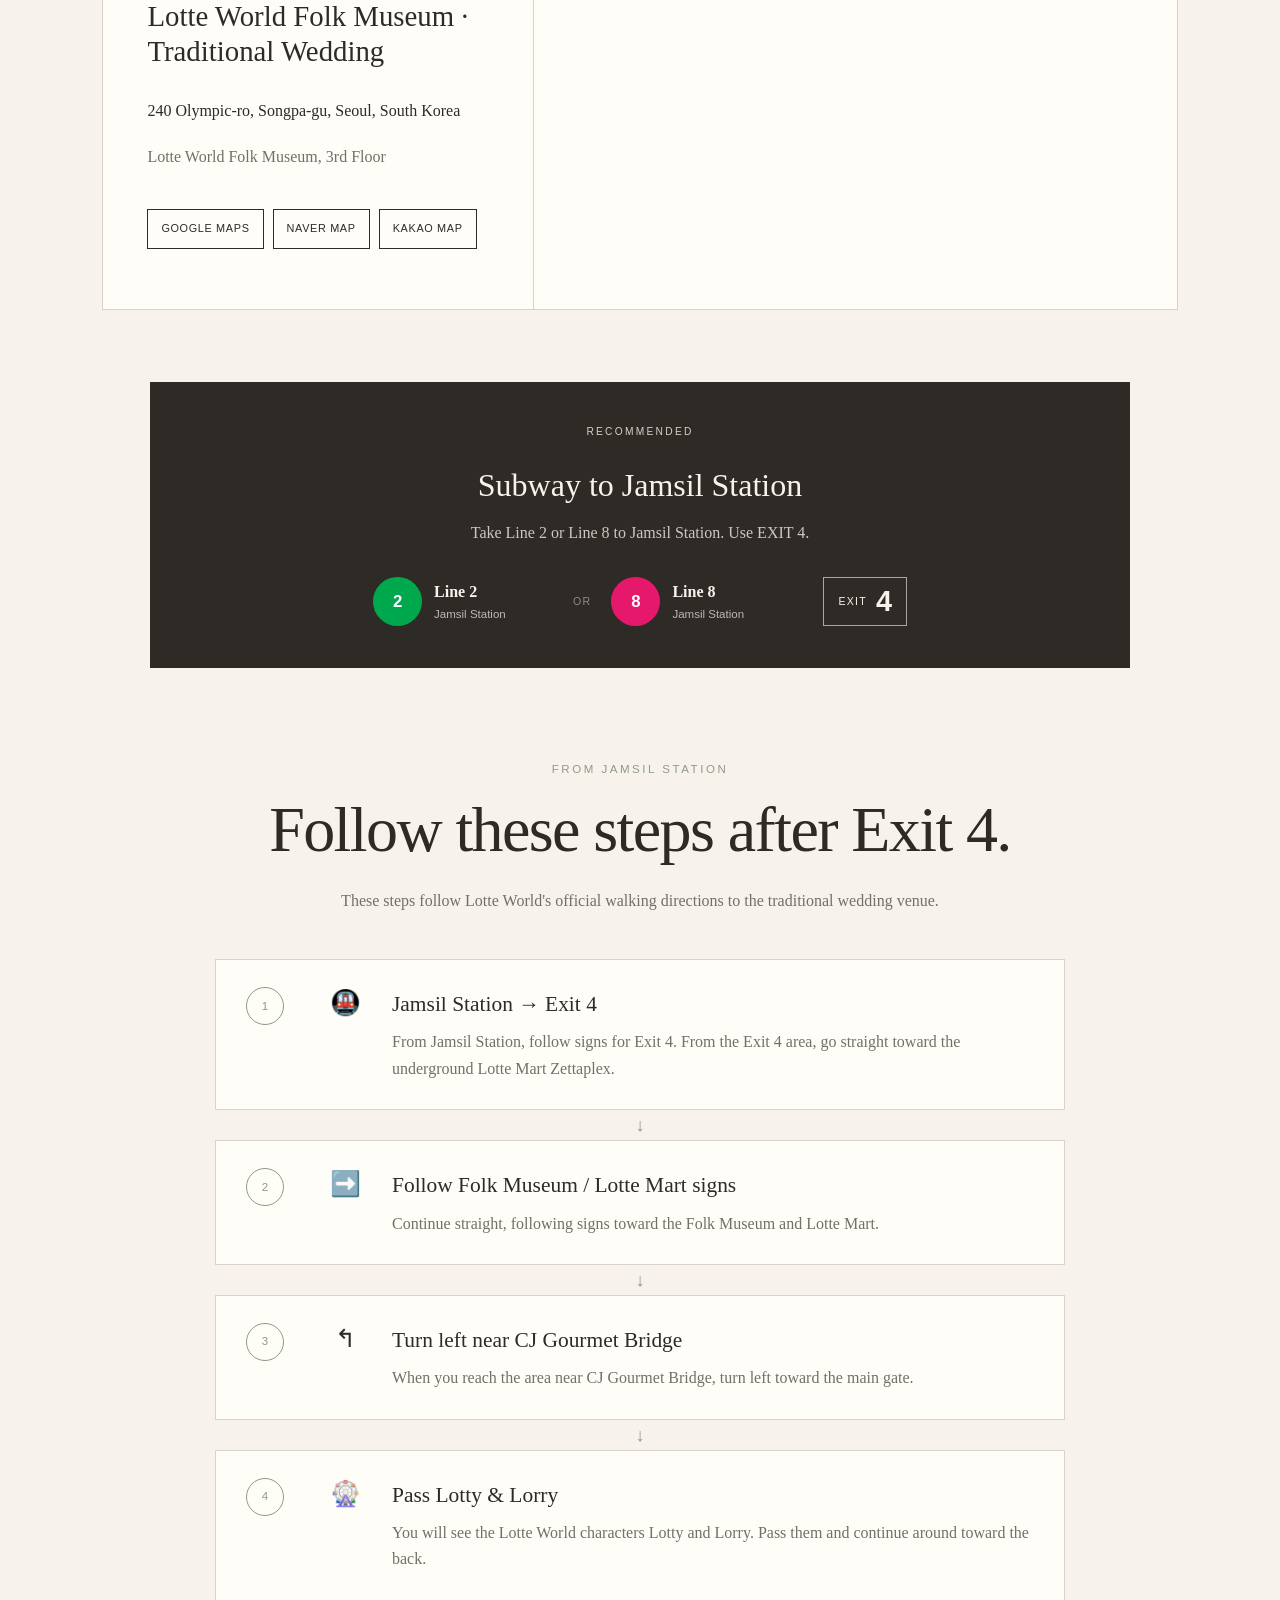
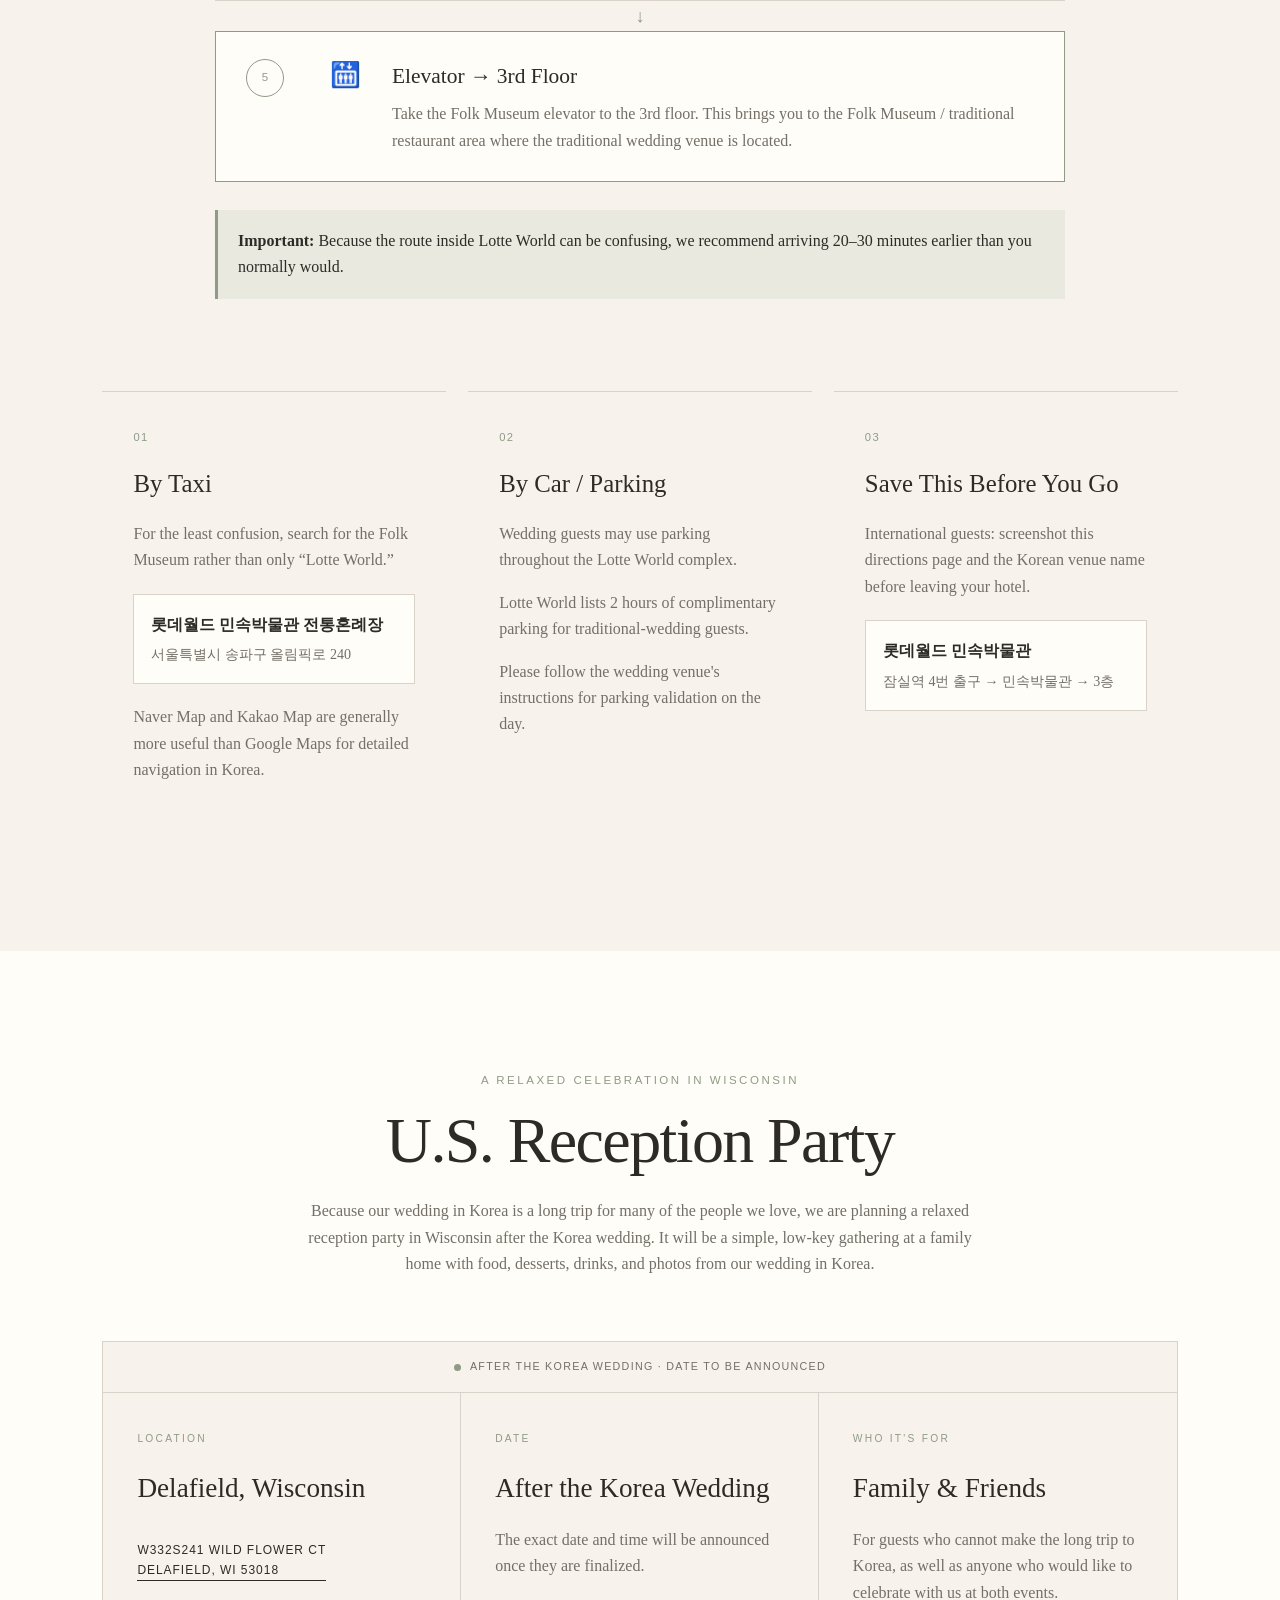
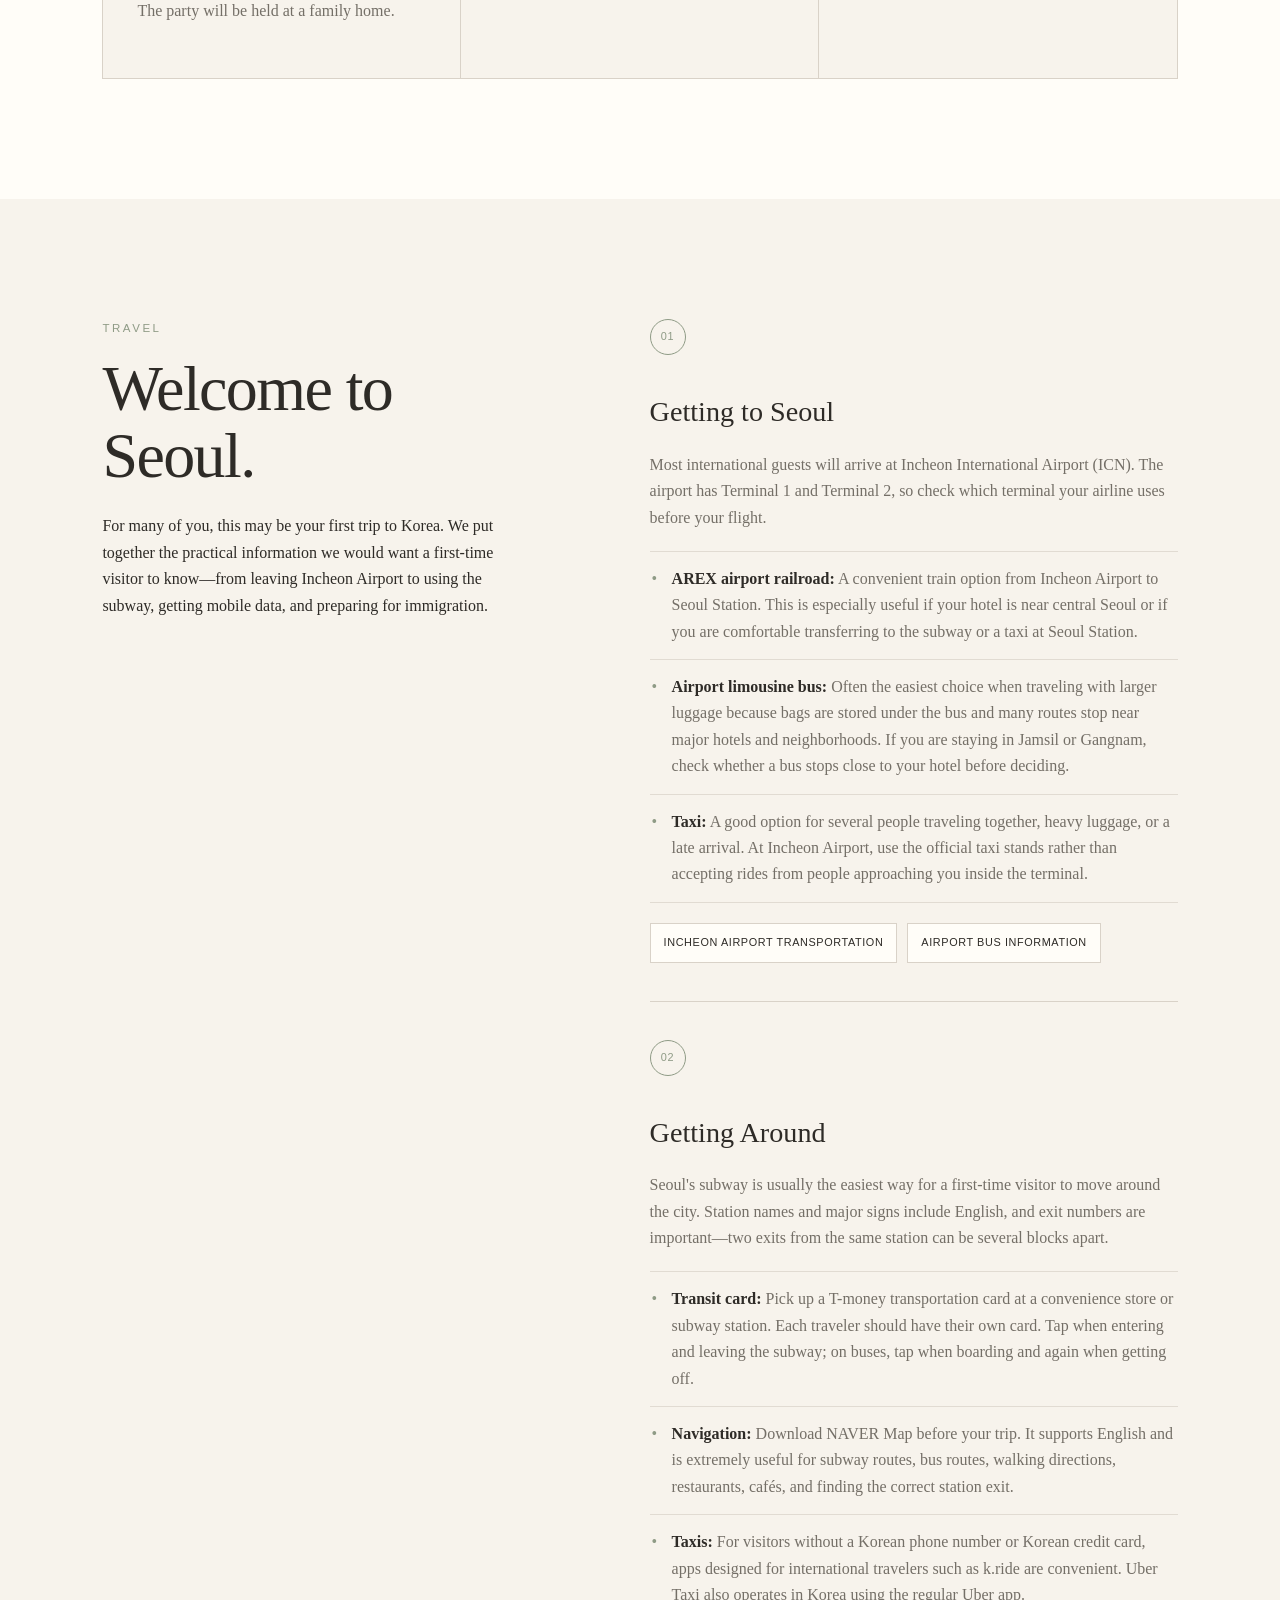
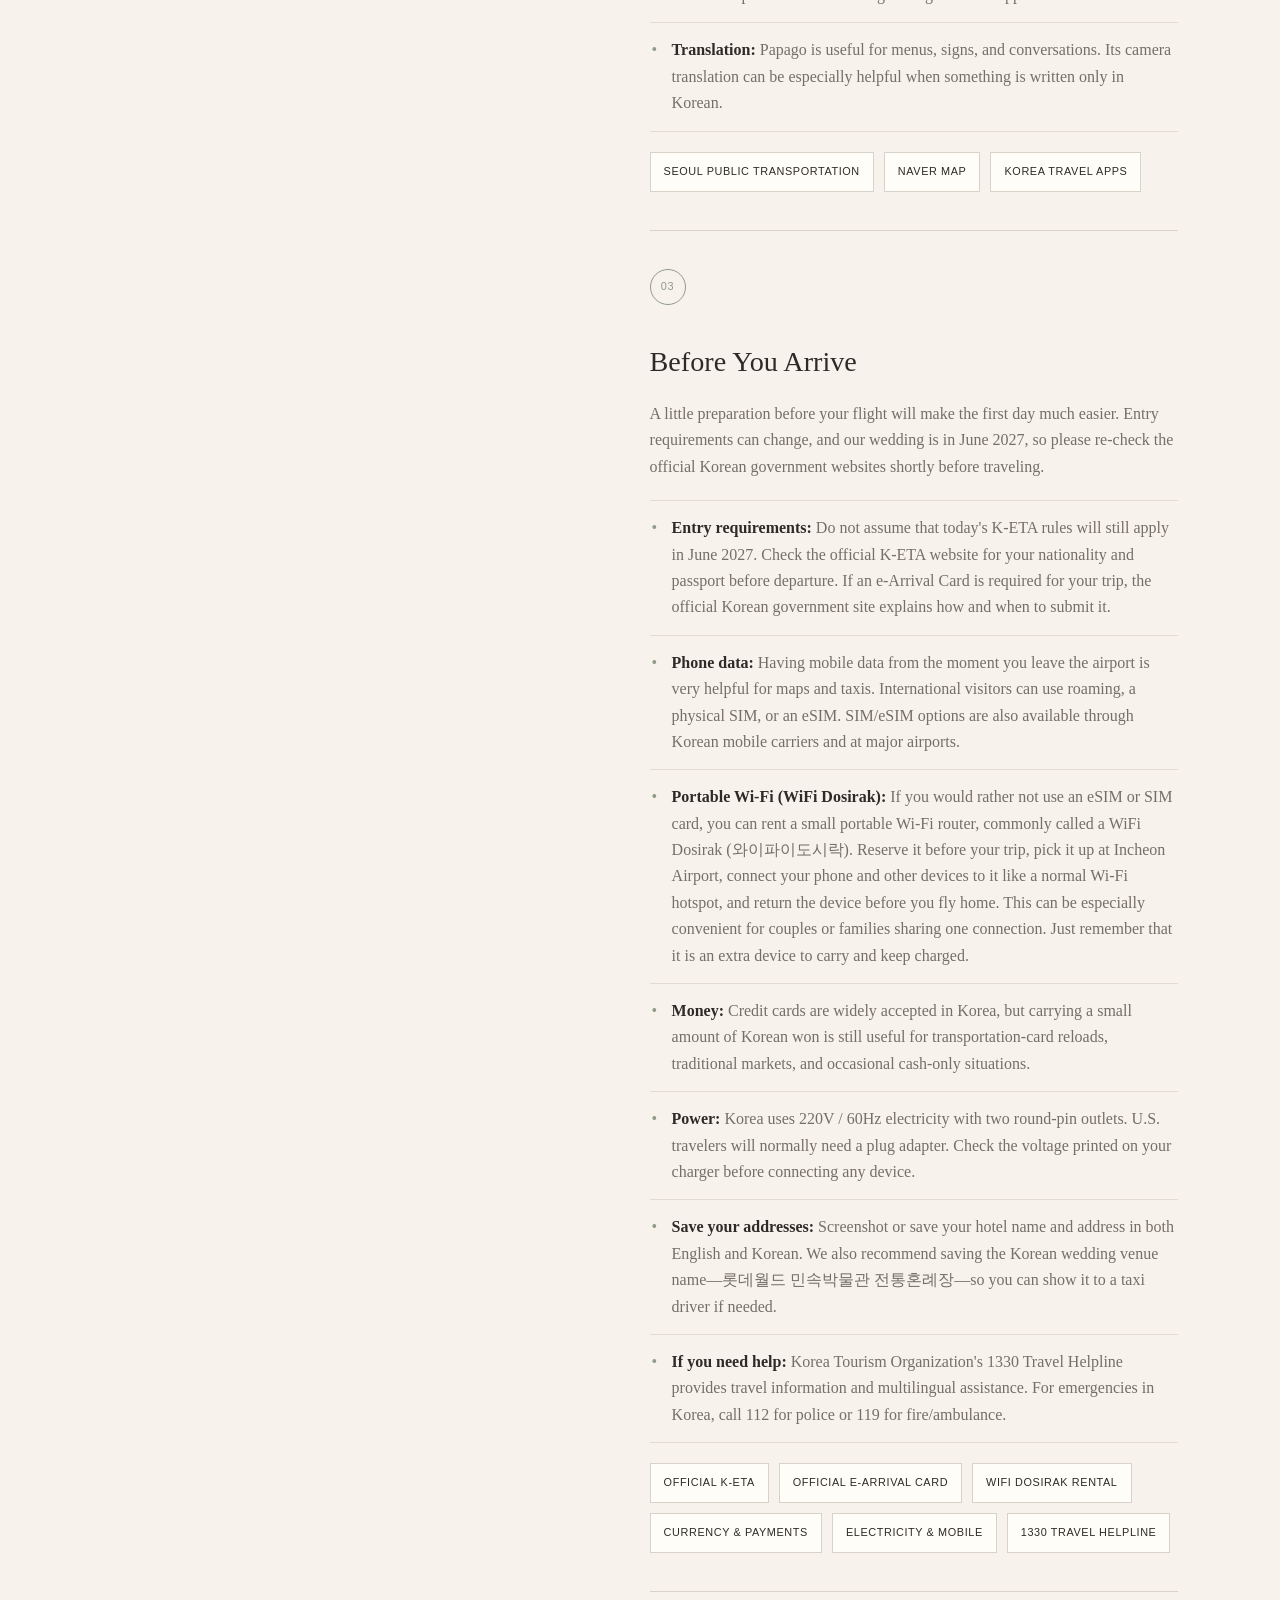
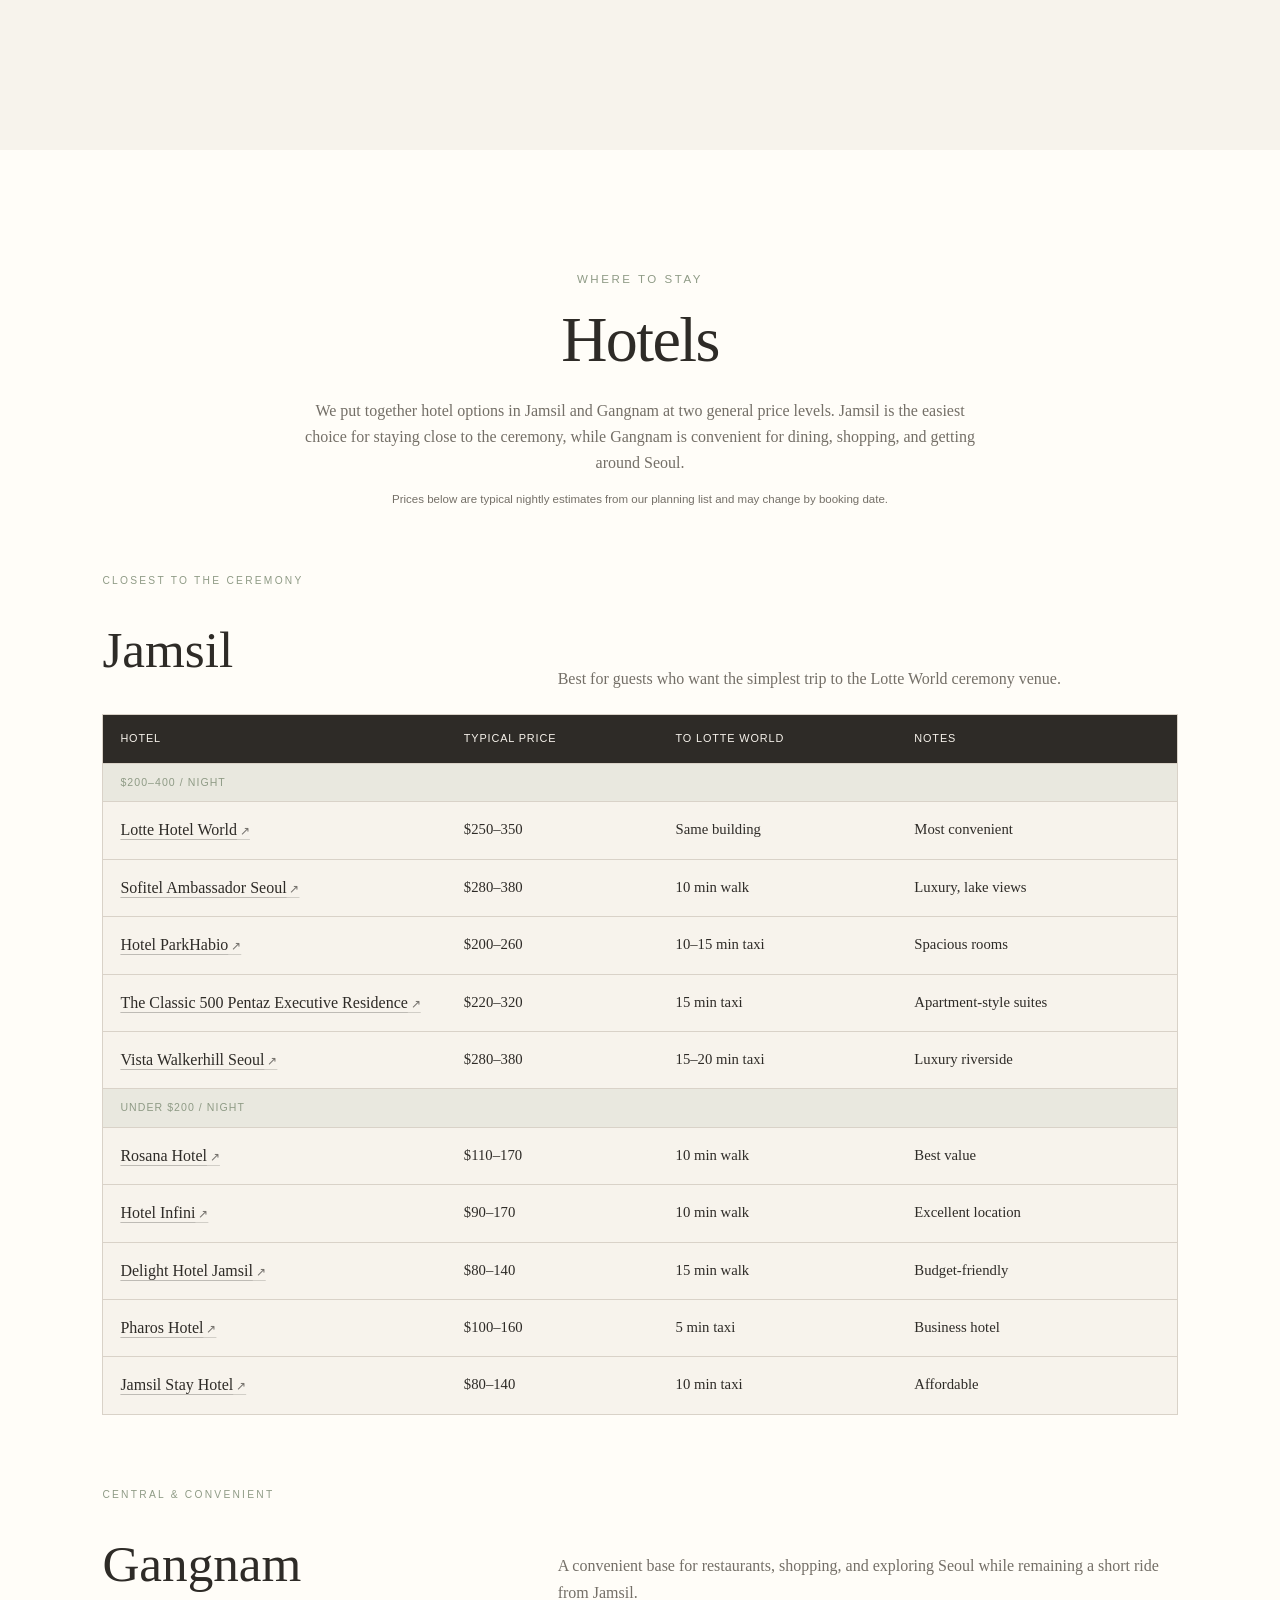
==== commit 0d3a2820: "Add files via upload" ====
--- a/hyungjooandjenna-wedding-website-v1/index.html
+++ b/hyungjooandjenna-wedding-website-v1/index.html
@@ -1,5 +1,5 @@
 <!DOCTYPE html>
-<!-- BUILD: MAIN-WEDDING-v4.15 | WARM-RSVP-PALETTE -->
+<!-- BUILD: MAIN-WEDDING-v4.16 | SMALLER-TRAILER -->
 <html lang="en">
 <head>
   <meta charset="UTF-8" />
--- a/hyungjooandjenna-wedding-website-v1/style.css
+++ b/hyungjooandjenna-wedding-website-v1/style.css
@@ -2574,3 +2574,84 @@
 .rsvp-choice.selected .rsvp-choice-action {
   color: #5e4d33;
 }
+
+
+/* =========================
+   VERSION 4.16 — SMALLER TRAILER FRAME
+   ========================= */
+
+/* Keep the trailer fully inside the viewport while preserving aspect ratio. */
+.film-shell,
+.trailer-shell,
+.video-shell,
+.video-wrap,
+.film-wrap {
+  width: min(820px, 88vw);
+  max-width: 88vw;
+  margin-left: auto;
+  margin-right: auto;
+}
+
+.film-shell video,
+.trailer-shell video,
+.video-shell video,
+.video-wrap video,
+.film-wrap video,
+video#weddingFilm,
+#weddingFilm,
+.wedding-film {
+  display: block;
+  width: 100%;
+  max-width: 820px;
+  max-height: calc(100vh - 190px);
+  height: auto;
+  margin: 0 auto;
+  object-fit: contain;
+}
+
+/* Give the trailer a little more breathing room on phones. */
+@media (max-width: 820px) {
+  .film-shell,
+  .trailer-shell,
+  .video-shell,
+  .video-wrap,
+  .film-wrap {
+    width: min(92vw, 680px);
+    max-width: 92vw;
+  }
+
+  .film-shell video,
+  .trailer-shell video,
+  .video-shell video,
+  .video-wrap video,
+  .film-wrap video,
+  video#weddingFilm,
+  #weddingFilm,
+  .wedding-film {
+    max-width: 92vw;
+    max-height: calc(100dvh - 165px);
+  }
+}
+
+@media (max-width: 520px) {
+  .film-shell,
+  .trailer-shell,
+  .video-shell,
+  .video-wrap,
+  .film-wrap {
+    width: 90vw;
+    max-width: 90vw;
+  }
+
+  .film-shell video,
+  .trailer-shell video,
+  .video-shell video,
+  .video-wrap video,
+  .film-wrap video,
+  video#weddingFilm,
+  #weddingFilm,
+  .wedding-film {
+    max-width: 90vw;
+    max-height: calc(100dvh - 150px);
+  }
+}
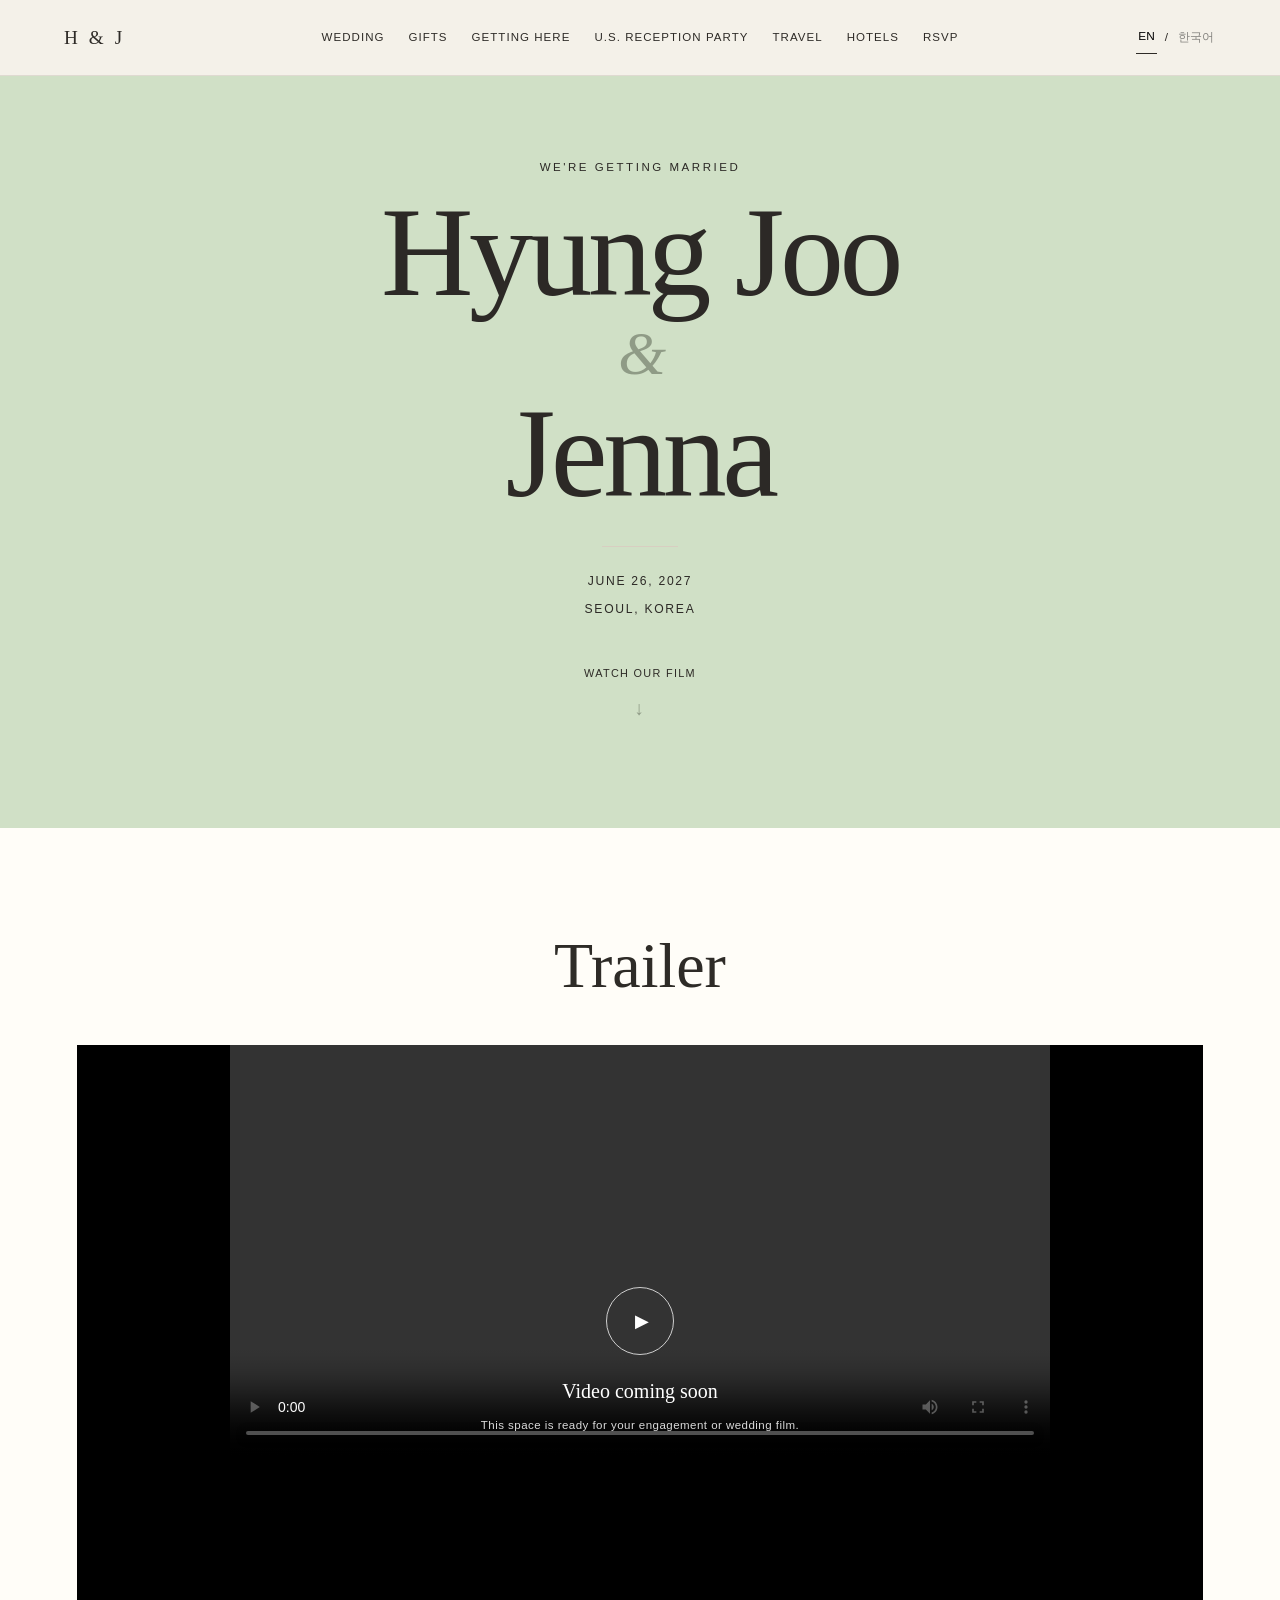
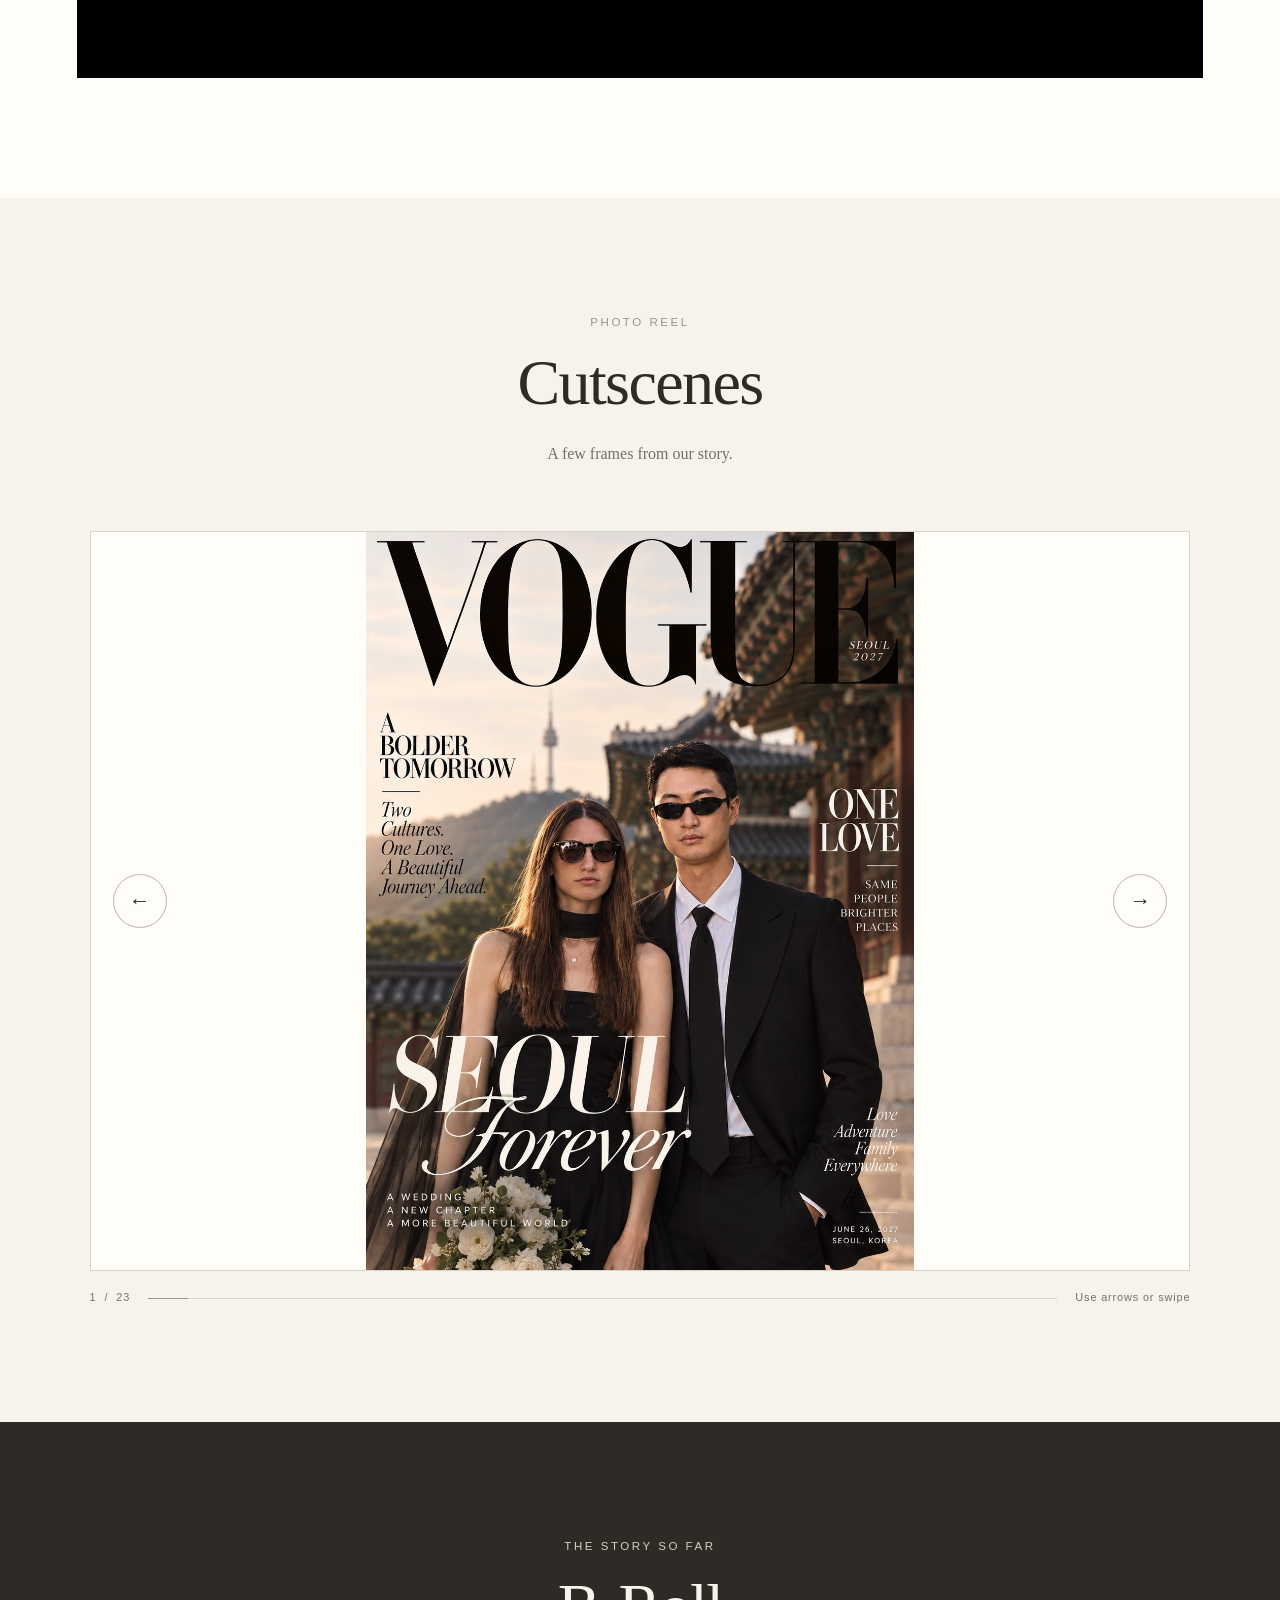
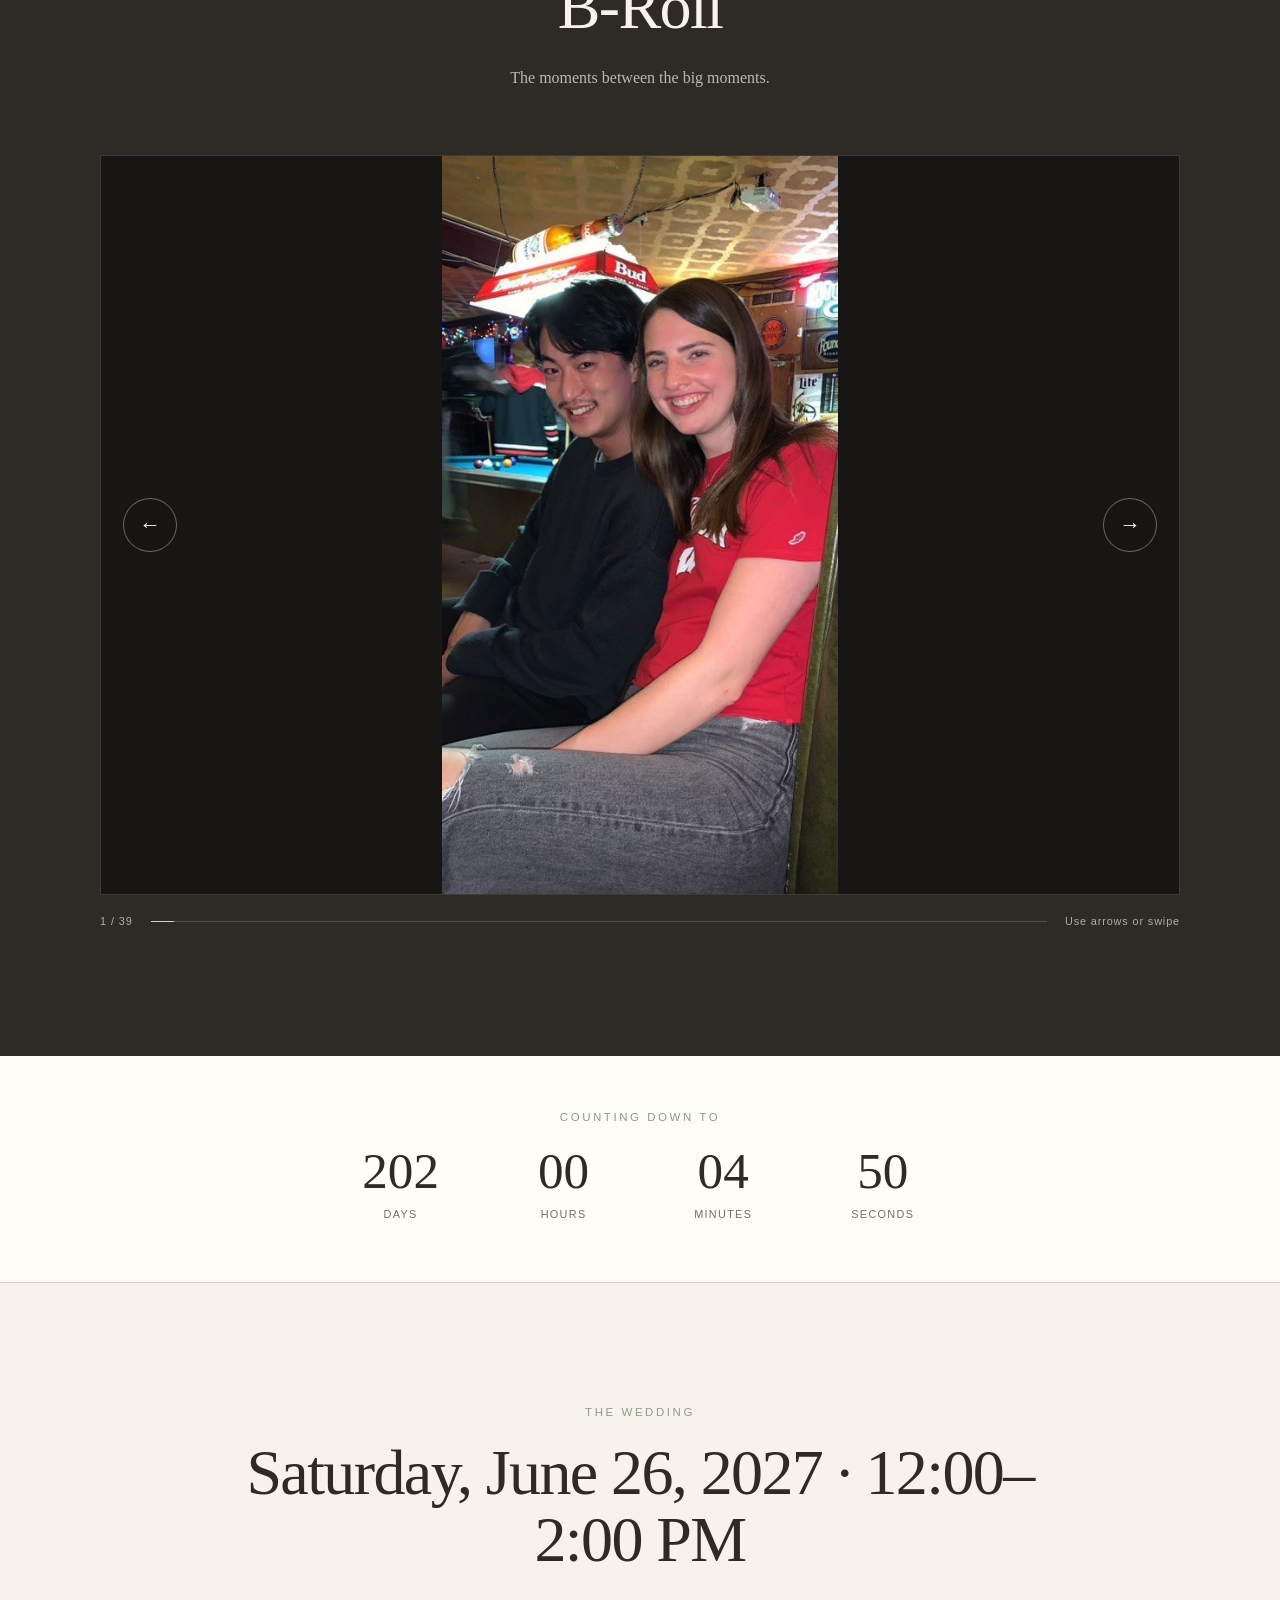
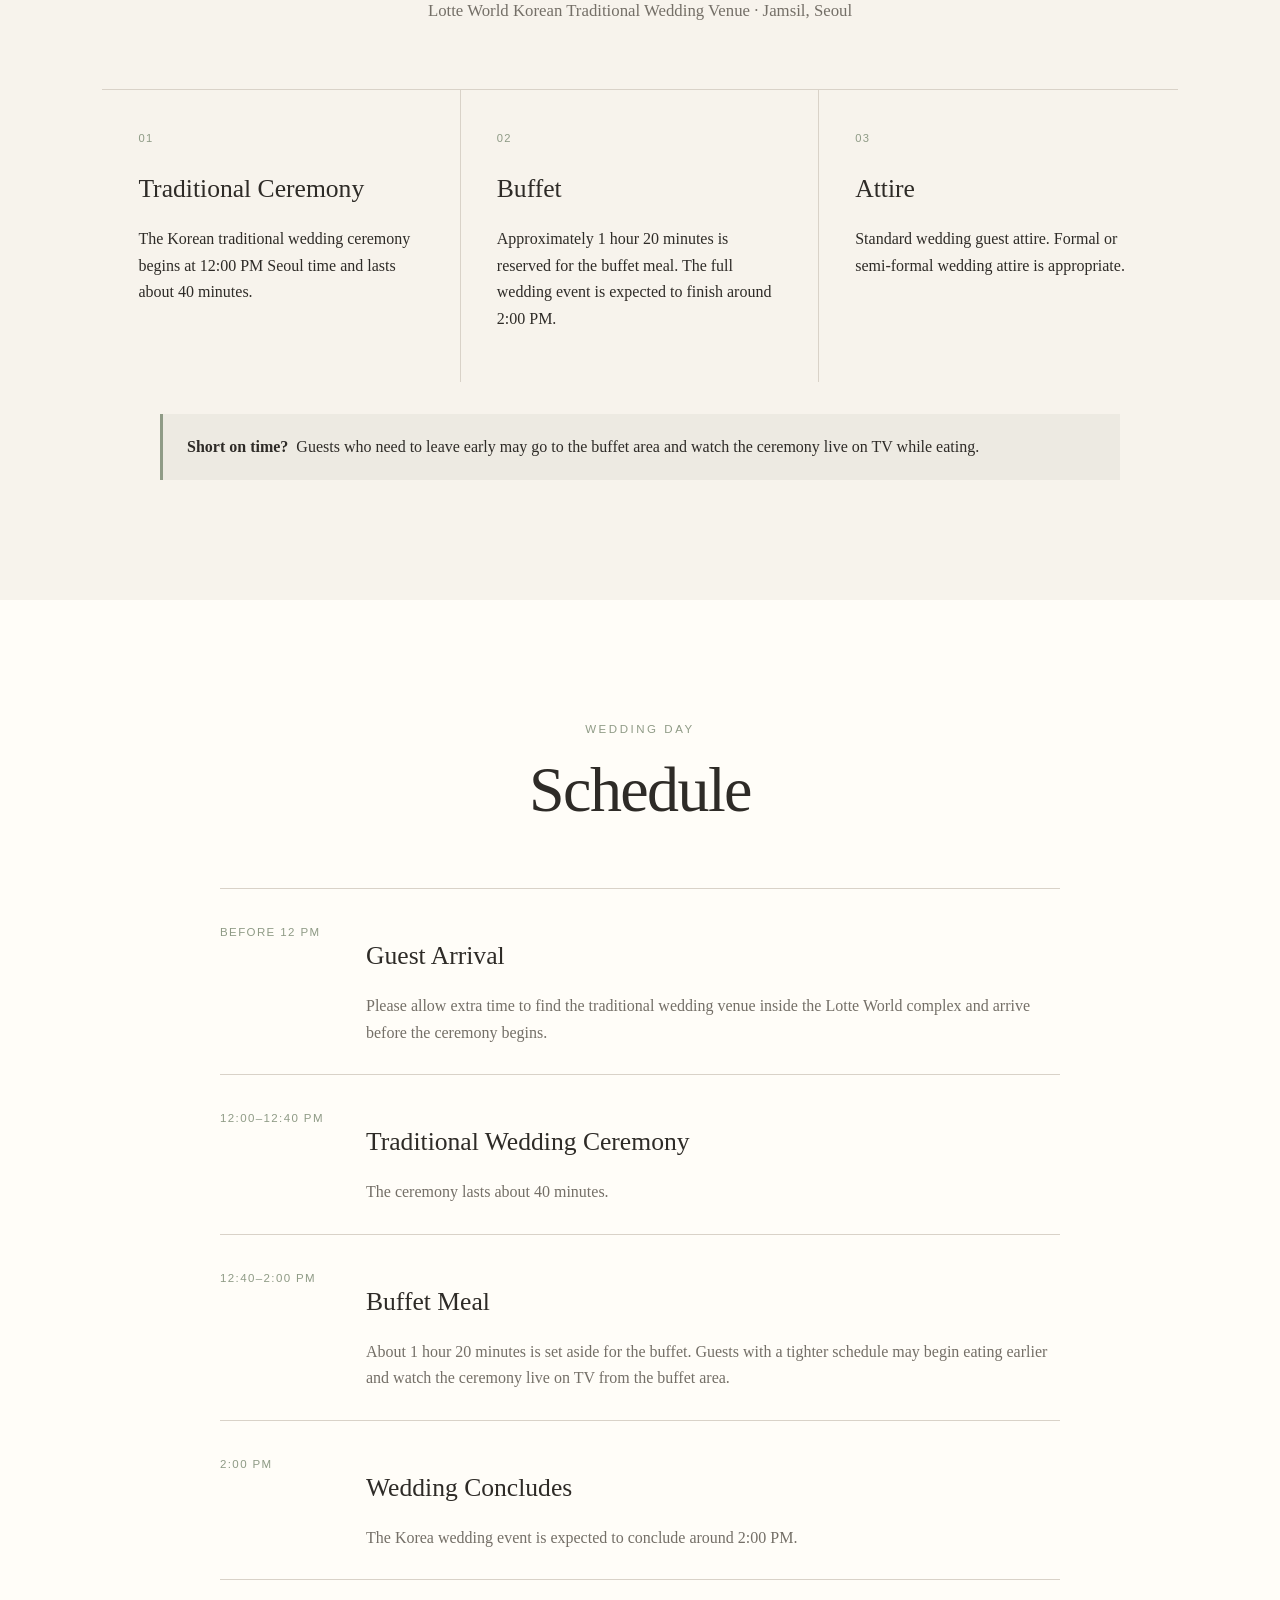
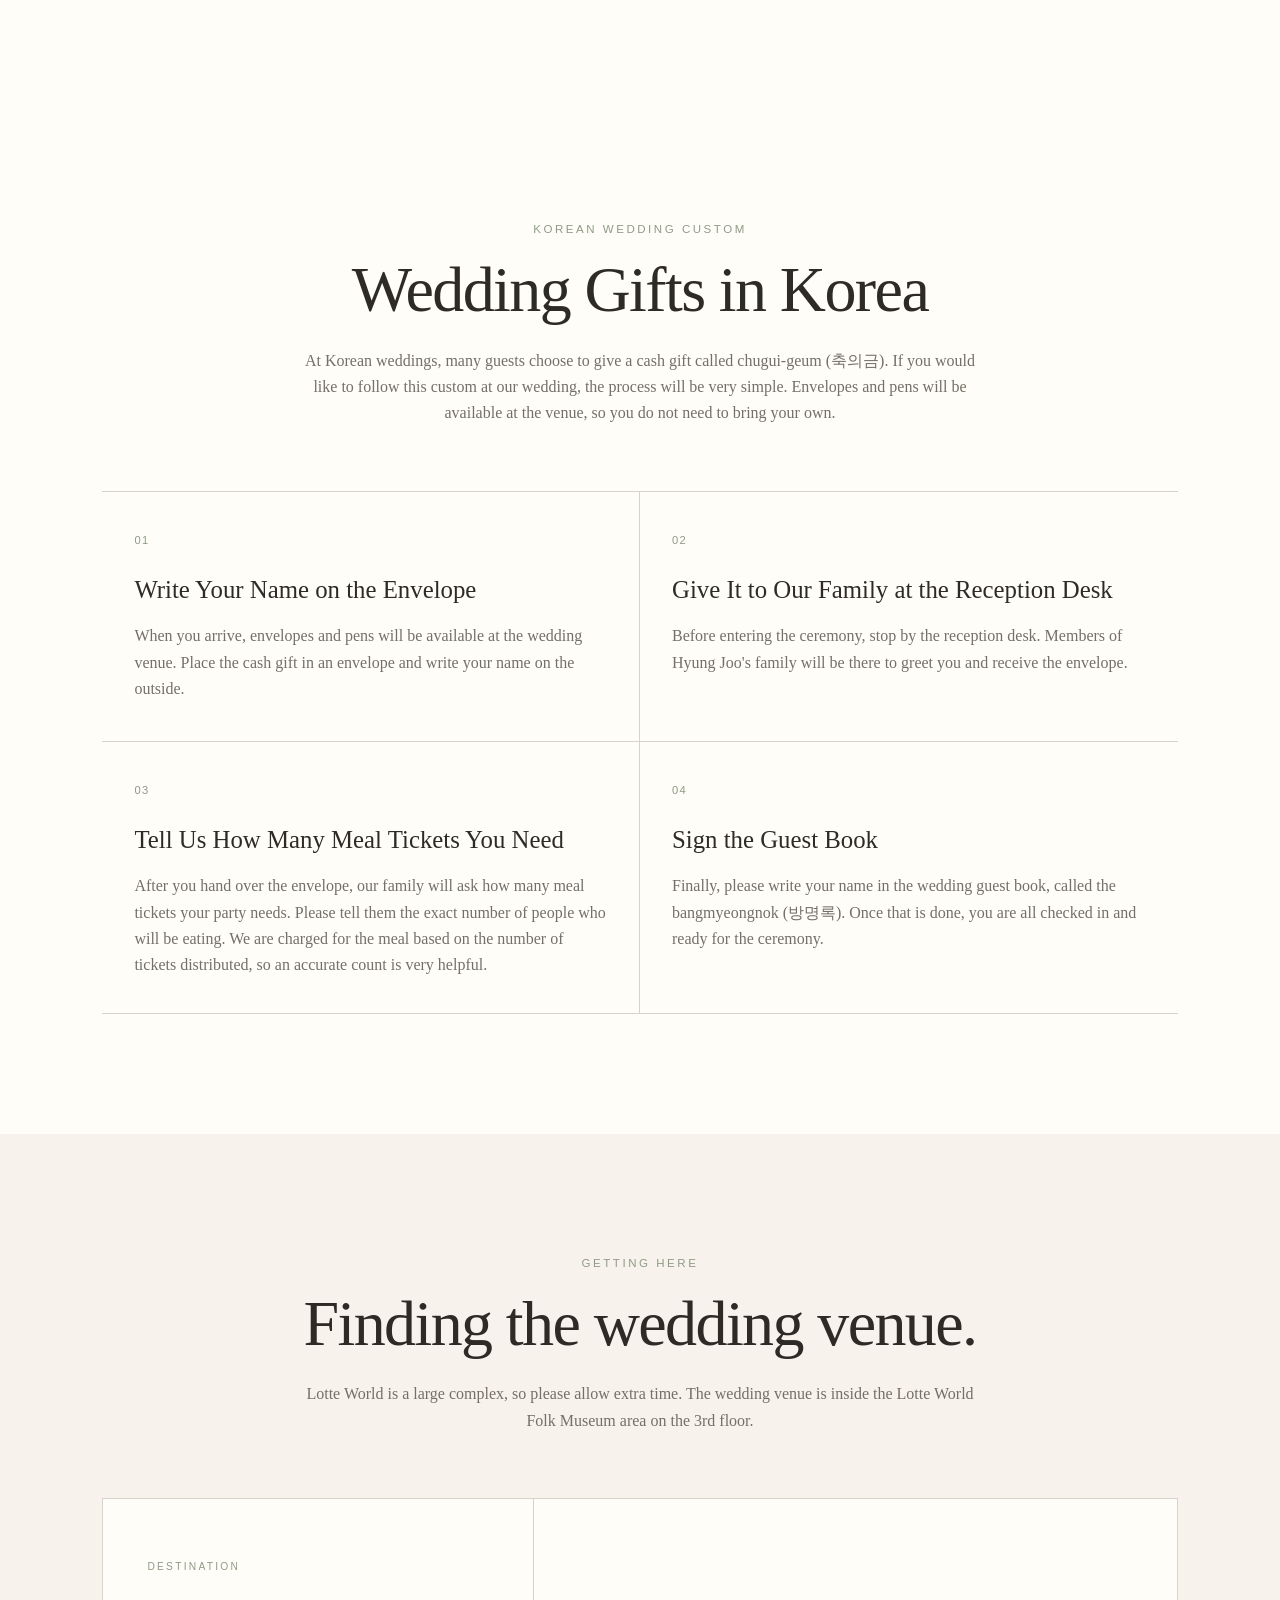
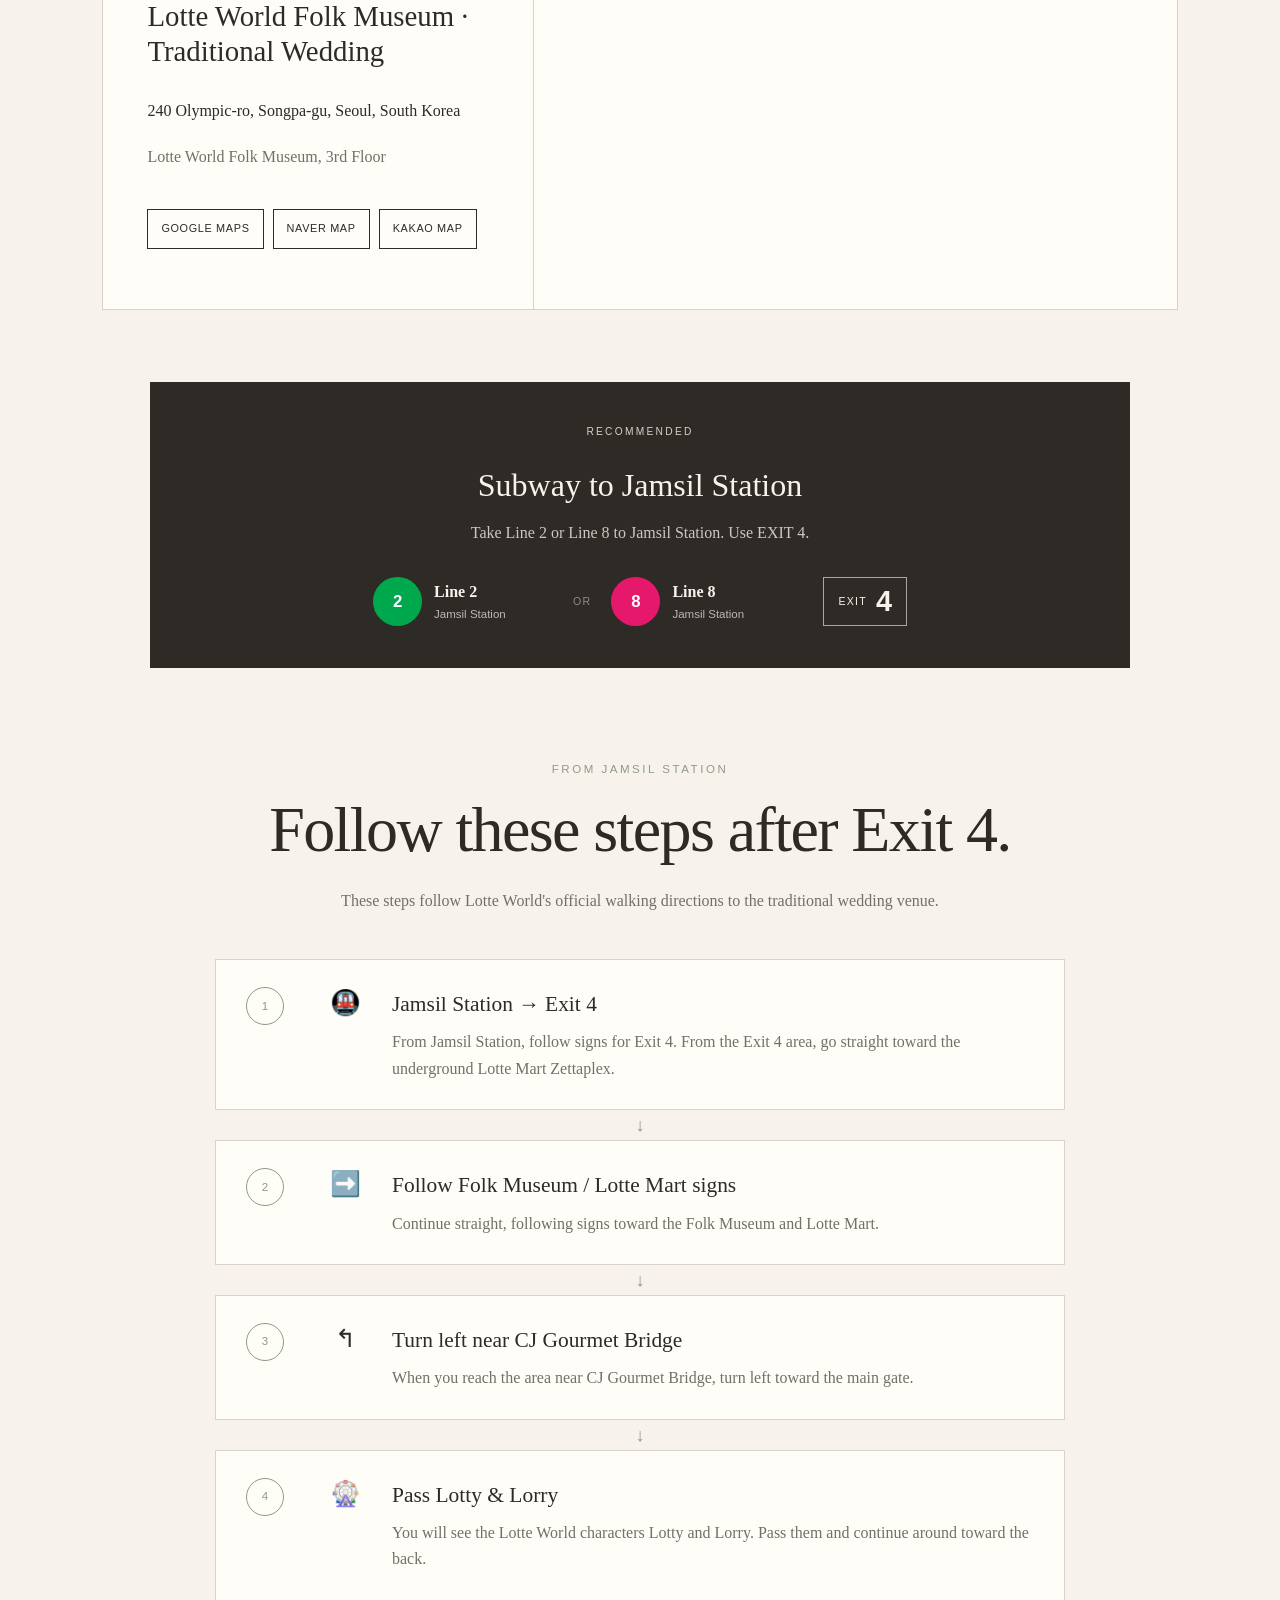
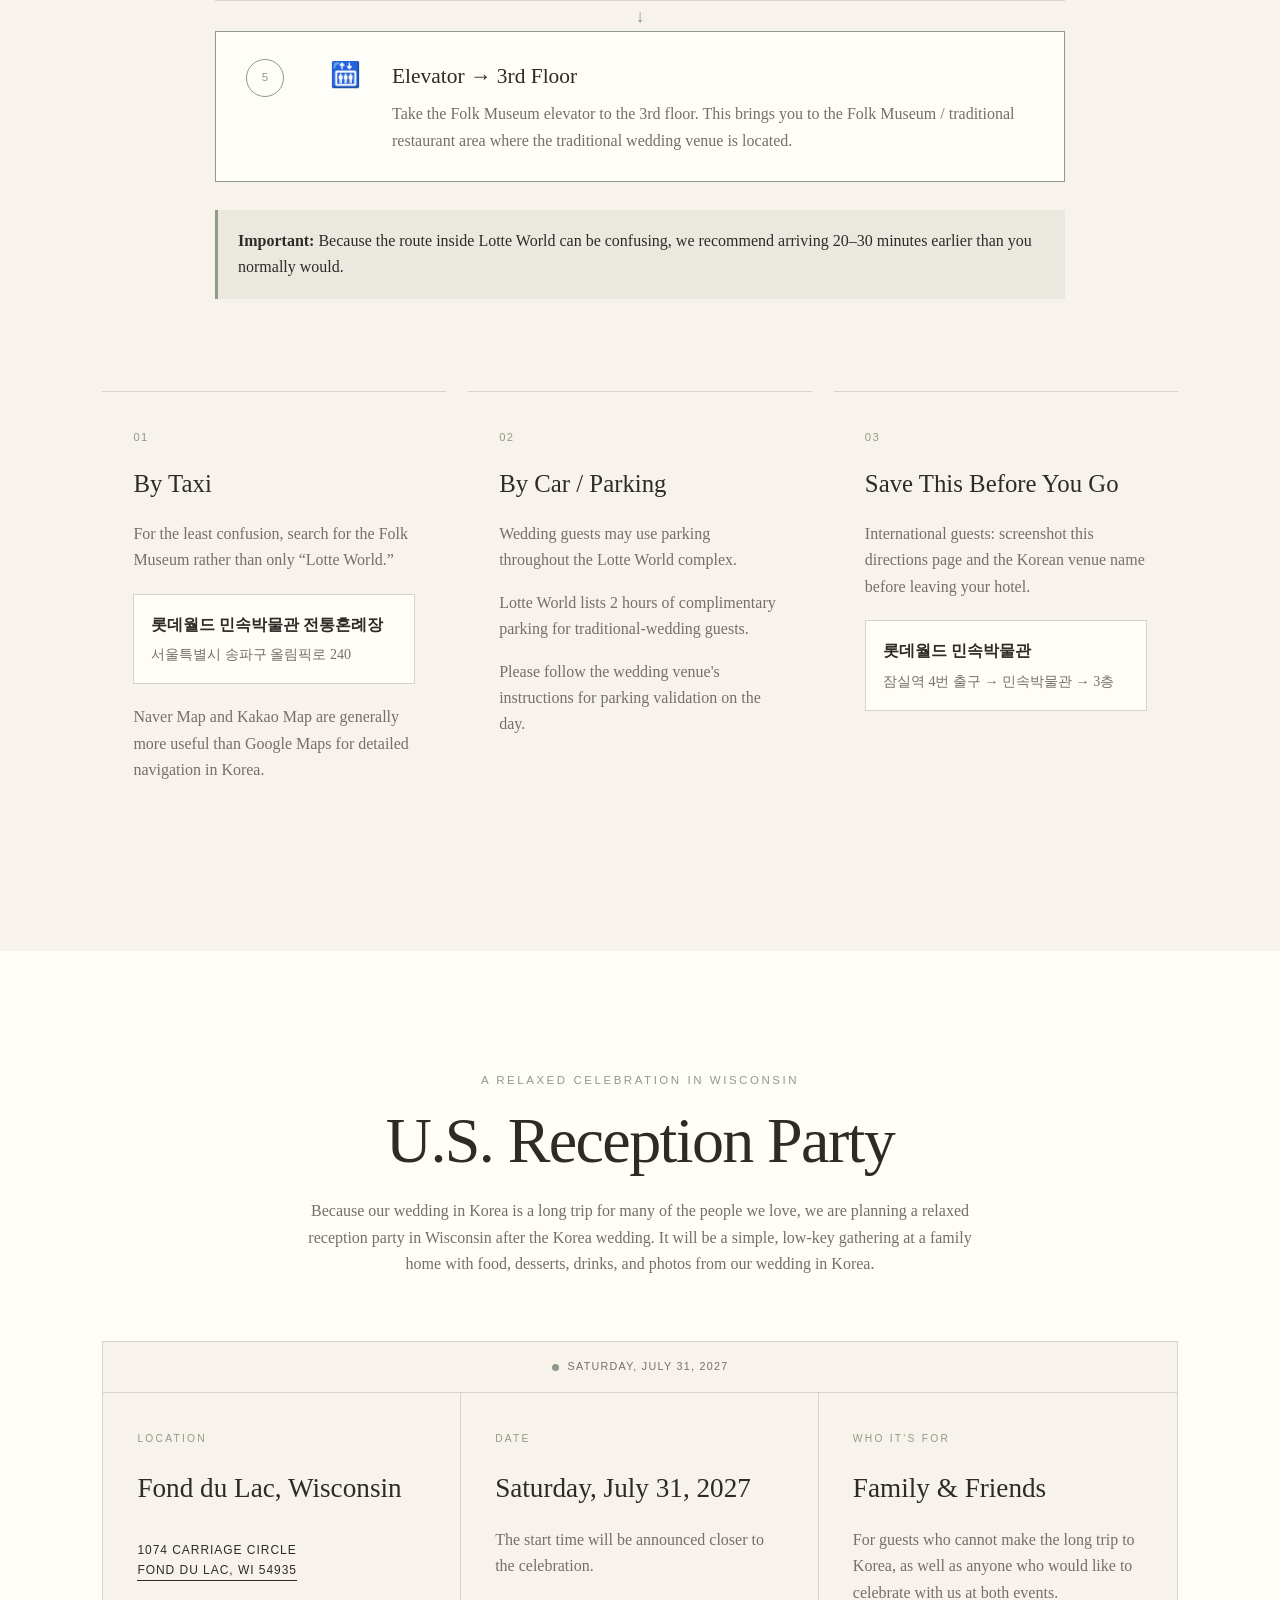
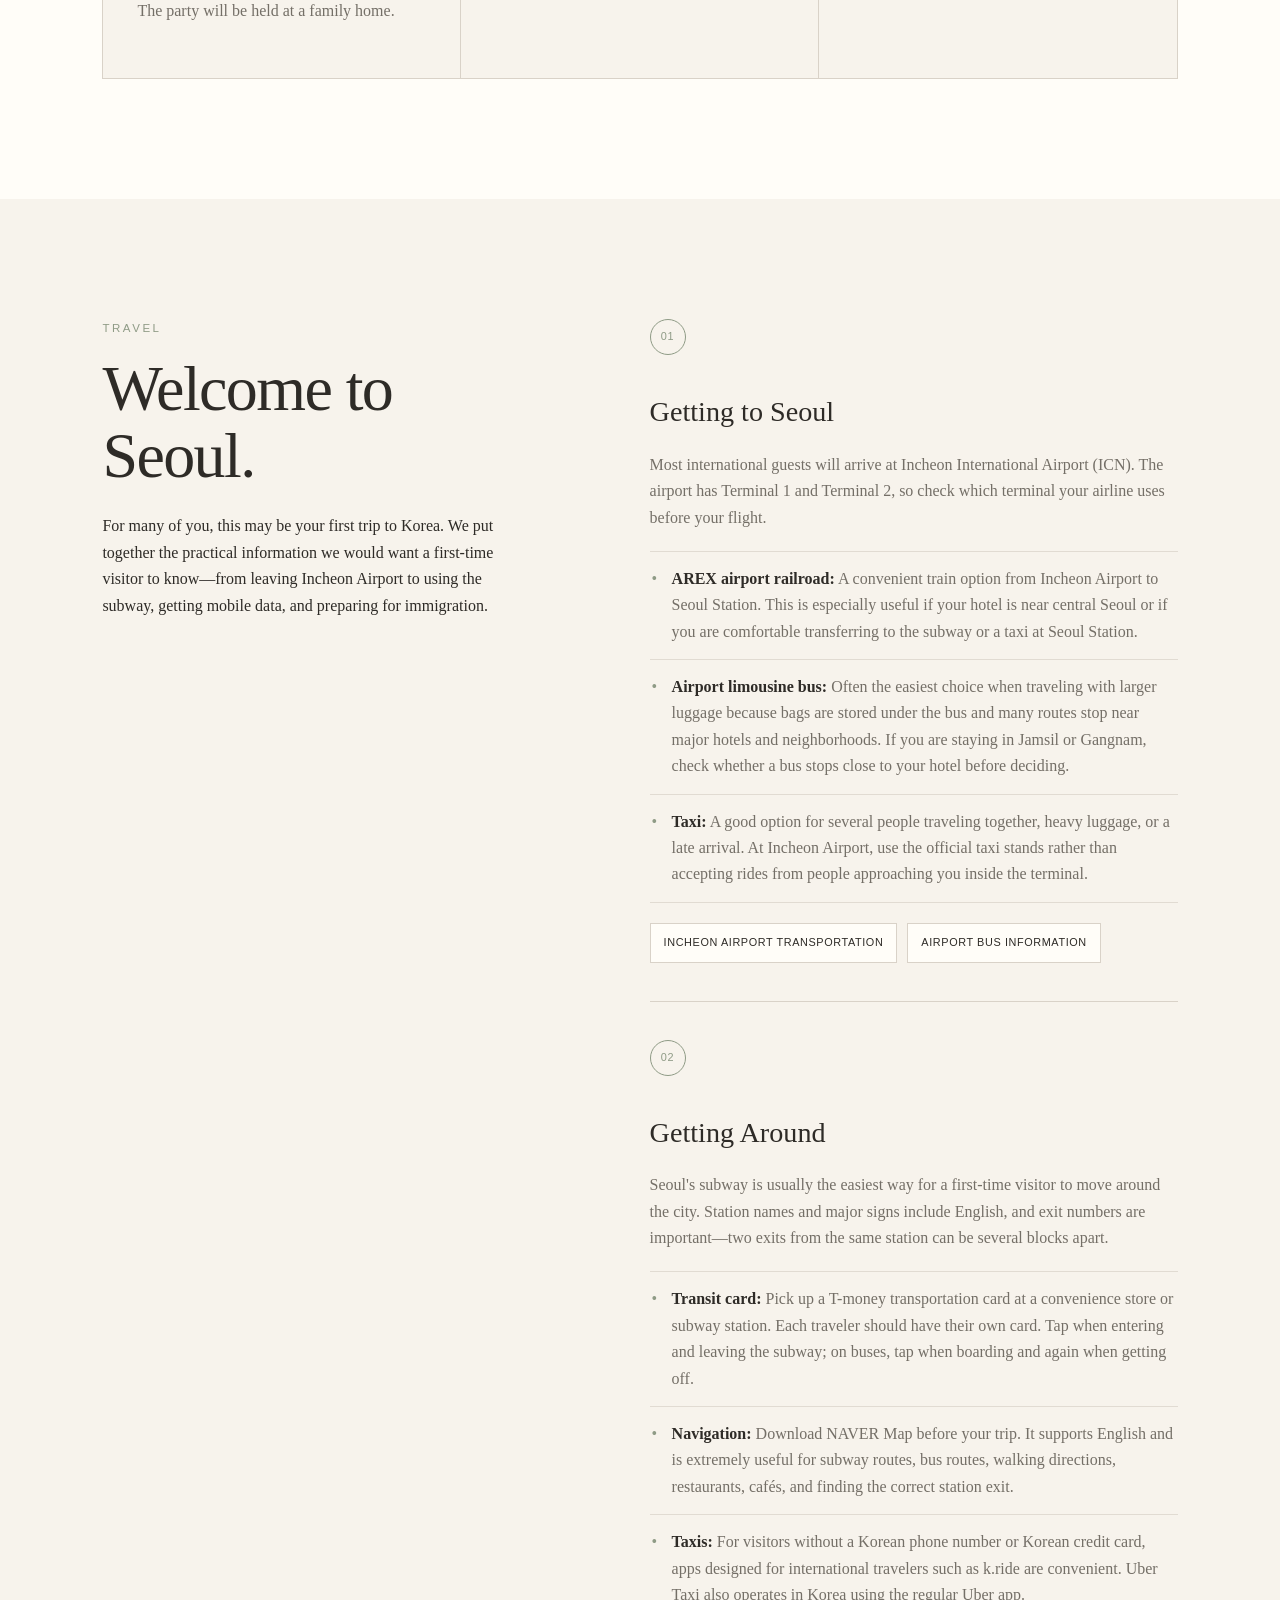
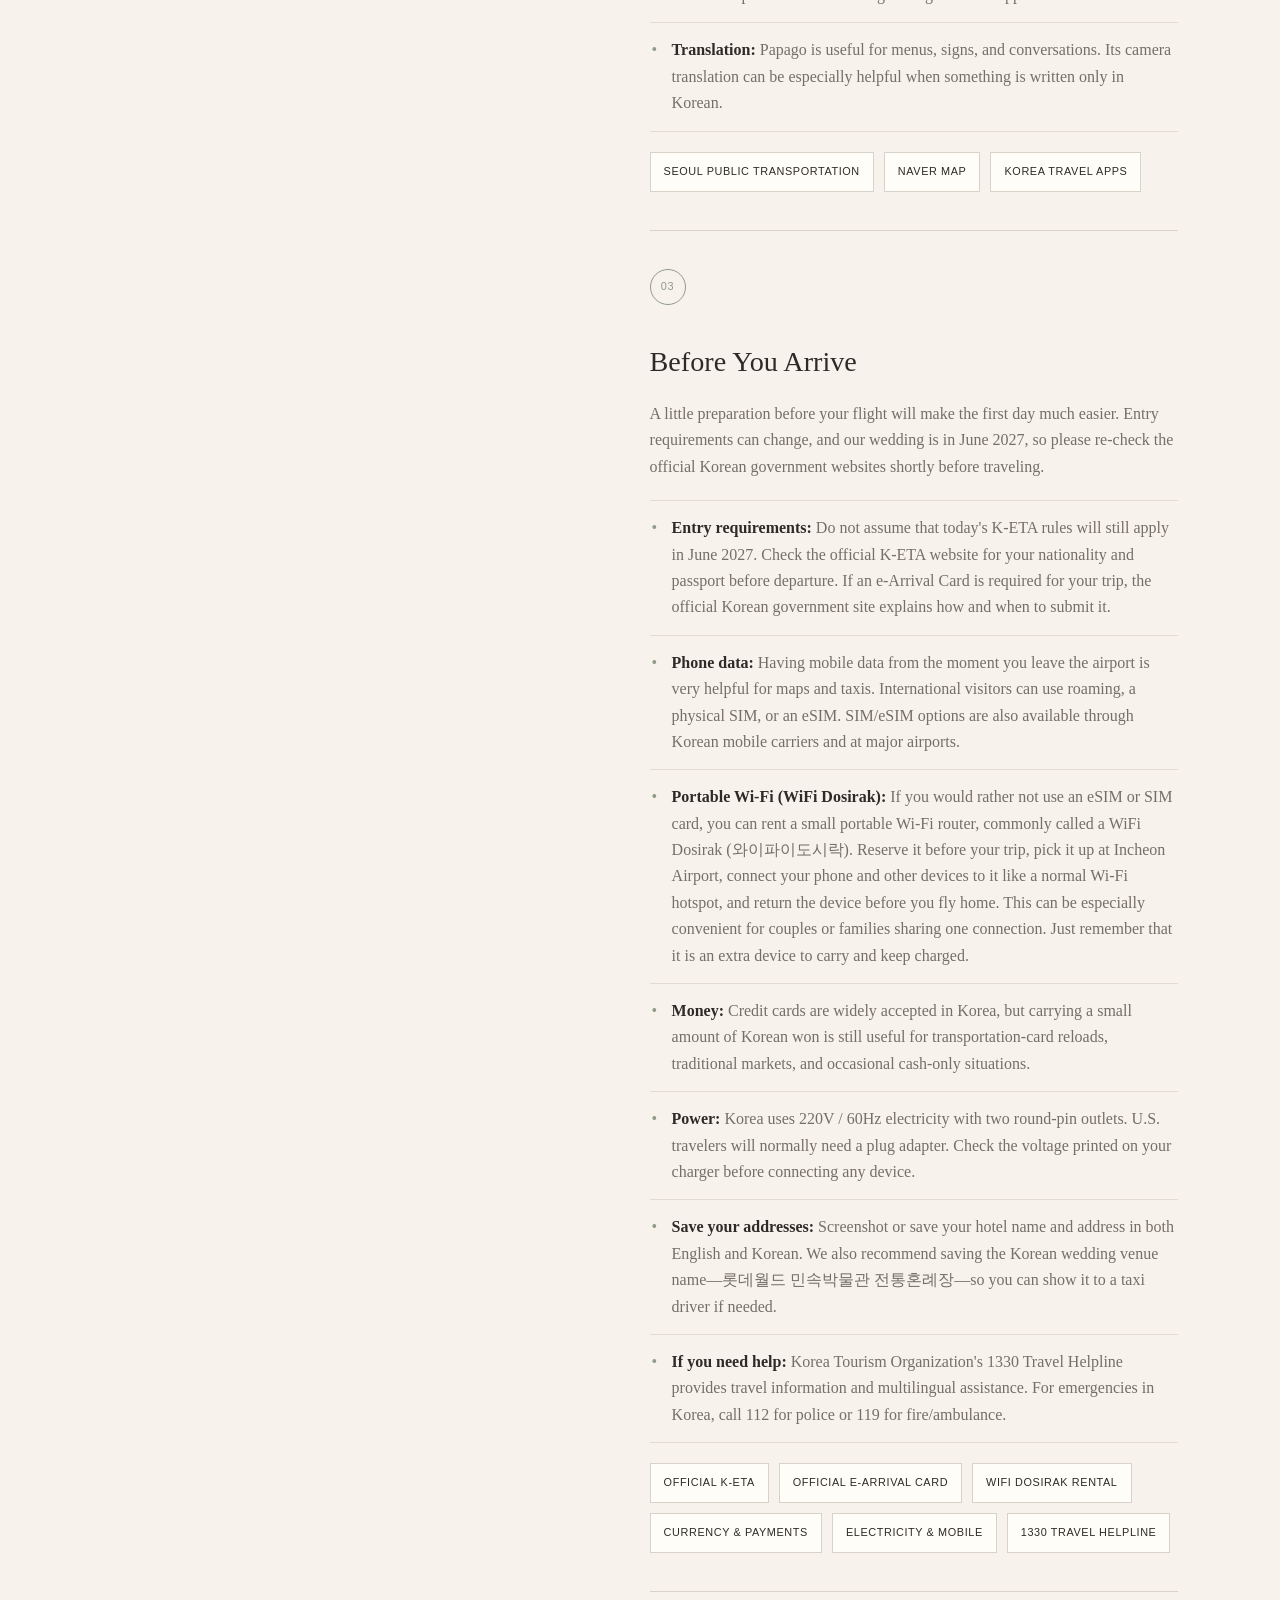
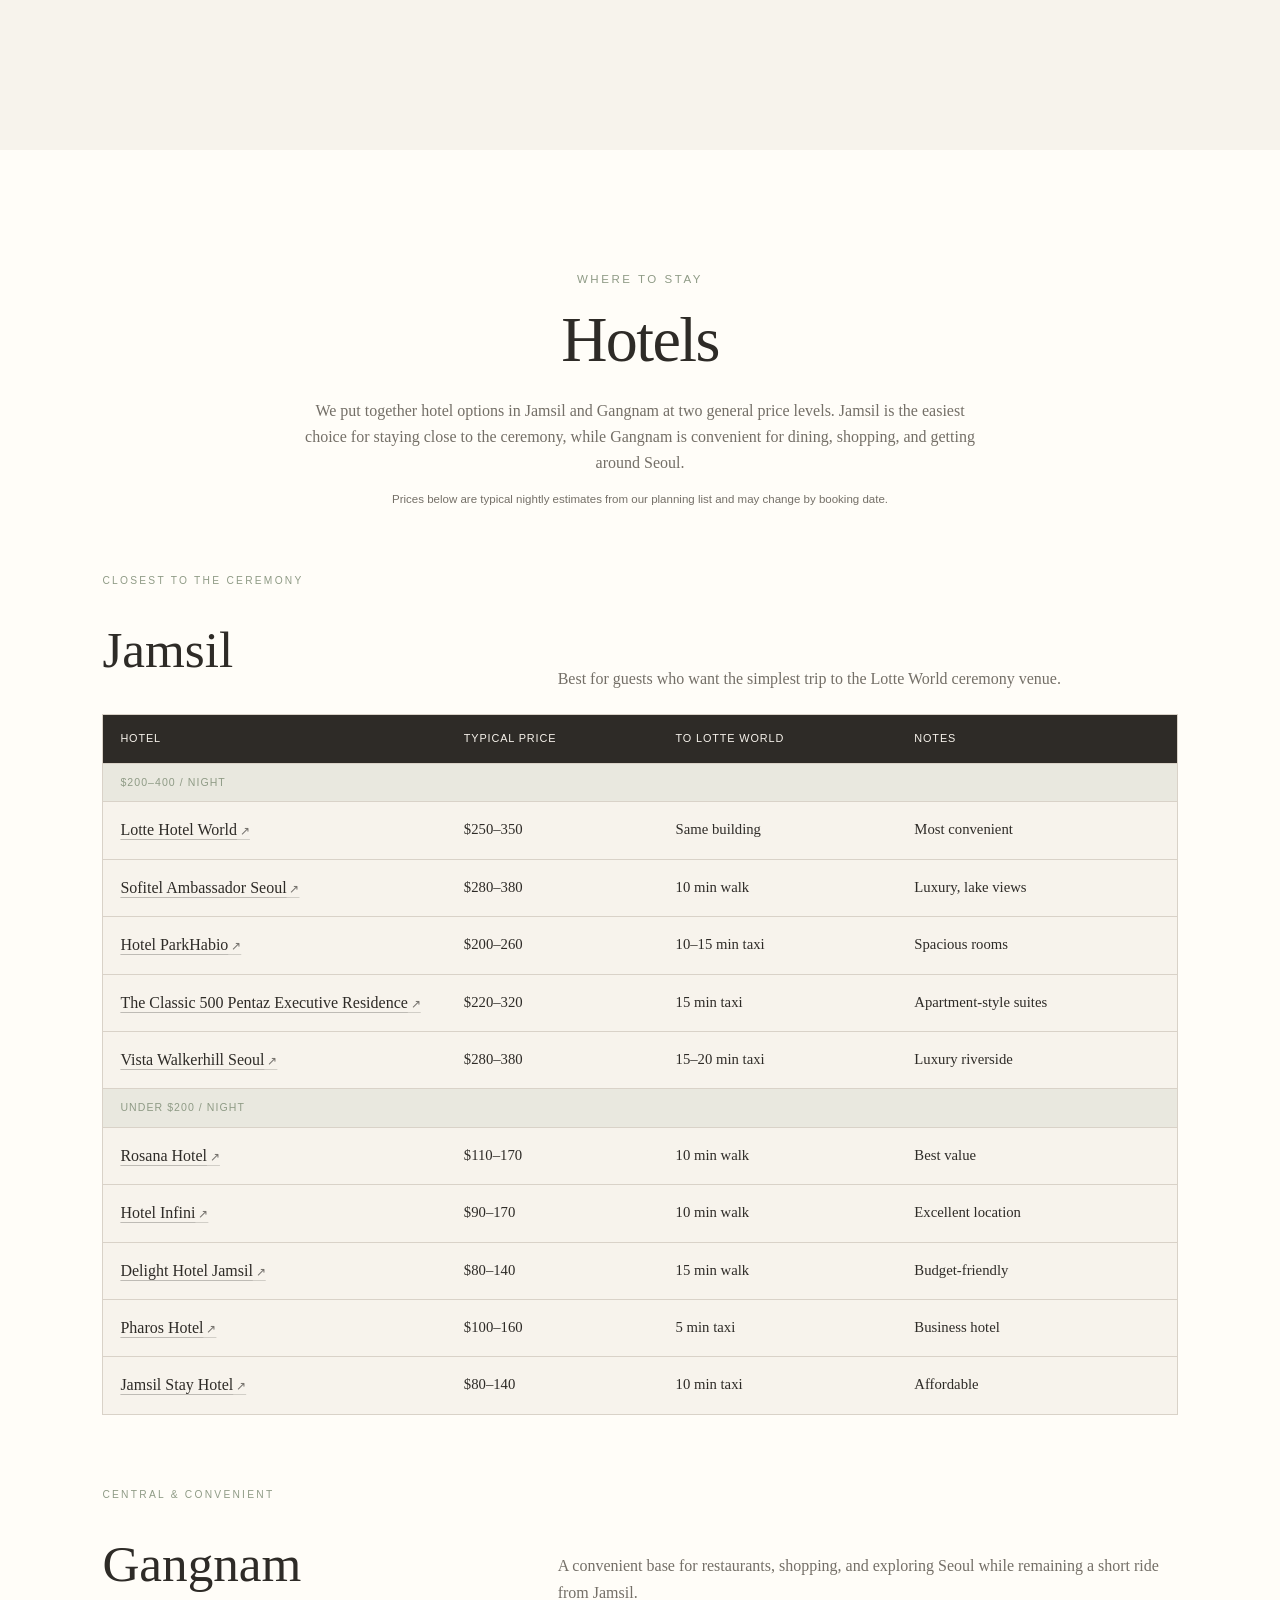
==== commit 8dec3f31: "Add files via upload" ====
--- a/hyungjooandjenna-wedding-website-v1/index.html
+++ b/hyungjooandjenna-wedding-website-v1/index.html
@@ -1,5 +1,5 @@
 <!DOCTYPE html>
-<!-- BUILD: MAIN-WEDDING-v4.16 | SMALLER-TRAILER -->
+<!-- BUILD: MAIN-WEDDING-v4.18 | US-RECEPTION-UPDATED -->
 <html lang="en">
 <head>
   <meta charset="UTF-8" />
@@ -105,8 +105,6 @@
 
       <div class="cutscene-carousel" id="cutsceneCarousel" aria-label="Engagement photo carousel">
         <div class="cutscene-stage">
-
-          
           <figure class="cutscene-slide active" data-slide="1">
             <img src="images/engagement-01.jpg"
                  alt="Engagement photo 1"
@@ -212,6 +210,16 @@
                  alt="Engagement photo 21"
                  loading="lazy" />
           </figure>
+          <figure class="cutscene-slide" data-slide="22">
+            <img src="images/engagement-22.jpg"
+                 alt="Engagement photo 22"
+                 loading="lazy" />
+          </figure>
+          <figure class="cutscene-slide" data-slide="23">
+            <img src="images/engagement-23.jpg"
+                 alt="Engagement photo 23"
+                 loading="lazy" />
+          </figure>
           <button class="cutscene-arrow cutscene-prev" id="cutscenePrev"
                   type="button" aria-label="Previous photo">←</button>
           <button class="cutscene-arrow cutscene-next" id="cutsceneNext"
@@ -222,7 +230,7 @@
           <span class="cutscene-counter" aria-live="polite">
             <span id="cutsceneCurrent">1</span>
             <span class="counter-divider">/</span>
-            <span id="cutsceneTotal">21</span>
+            <span id="cutsceneTotal">23</span>
           </span>
 
           <div class="cutscene-progress" aria-hidden="true">
@@ -820,22 +828,22 @@
       <div class="us-reception-card">
         <div class="us-reception-status">
           <span class="status-dot"></span>
-          <span data-en="AFTER THE KOREA WEDDING · DATE TO BE ANNOUNCED"
-                data-ko="한국 결혼식 이후 · 날짜 추후 안내">
-            AFTER THE KOREA WEDDING · DATE TO BE ANNOUNCED
+          <span data-en="SATURDAY, JULY 31, 2027"
+                data-ko="2027년 7월 31일 토요일">
+            SATURDAY, JULY 31, 2027
           </span>
         </div>
 
         <div class="us-reception-details">
           <div>
             <p class="eyebrow small" data-en="LOCATION" data-ko="장소">LOCATION</p>
-            <h3 data-en="Delafield, Wisconsin" data-ko="위스콘신 델라필드">Delafield, Wisconsin</h3>
+            <h3 data-en="Fond du Lac, Wisconsin" data-ko="위스콘신 폰듀락">Fond du Lac, Wisconsin</h3>
             <p>
               <a class="text-link"
-                 href="https://www.google.com/maps/search/?api=1&query=W332S241+Wild+Flower+Ct+Delafield+WI+53018"
+                 href="https://www.google.com/maps/search/?api=1&query=1074+Carriage+Circle+Fond+du+Lac+WI+54935"
                  target="_blank" rel="noopener noreferrer">
-                W332S241 Wild Flower Ct<br />
-                Delafield, WI 53018
+                1074 Carriage Circle<br />
+                Fond du Lac, WI 54935
               </a>
             </p>
             <p class="muted"
@@ -847,13 +855,13 @@
 
           <div>
             <p class="eyebrow small" data-en="DATE" data-ko="날짜">DATE</p>
-            <h3 data-en="After the Korea Wedding" data-ko="한국 결혼식 이후">
-              After the Korea Wedding
+            <h3 data-en="Saturday, July 31, 2027" data-ko="2027년 7월 31일 토요일">
+              Saturday, July 31, 2027
             </h3>
             <p class="muted"
-               data-en="The exact date and time will be announced once they are finalized."
-               data-ko="정확한 날짜와 시간은 확정되는 대로 안내드리겠습니다.">
-              The exact date and time will be announced once they are finalized.
+               data-en="The start time will be announced closer to the celebration."
+               data-ko="시작 시간은 행사일이 가까워지면 안내드리겠습니다.">
+              The start time will be announced closer to the celebration.
             </p>
           </div>
 
@@ -1277,7 +1285,7 @@
         <button class="rsvp-choice" type="button" data-rsvp-choice="U.S. Reception Party">
           <span class="rsvp-choice-number">02</span>
           <strong data-en="U.S. Reception Party" data-ko="미국 리셉션 파티">U.S. Reception Party</strong>
-          <small data-en="Wisconsin · Date TBD" data-ko="위스콘신 · 날짜 추후 안내">Wisconsin · Date TBD</small>
+          <small data-en="July 31, 2027 · Fond du Lac" data-ko="2027년 7월 31일 · 폰듀락">July 31, 2027 · Fond du Lac</small>
           <span class="rsvp-choice-action" data-en="Select →" data-ko="선택하기 →">Select →</span>
         </button>
 
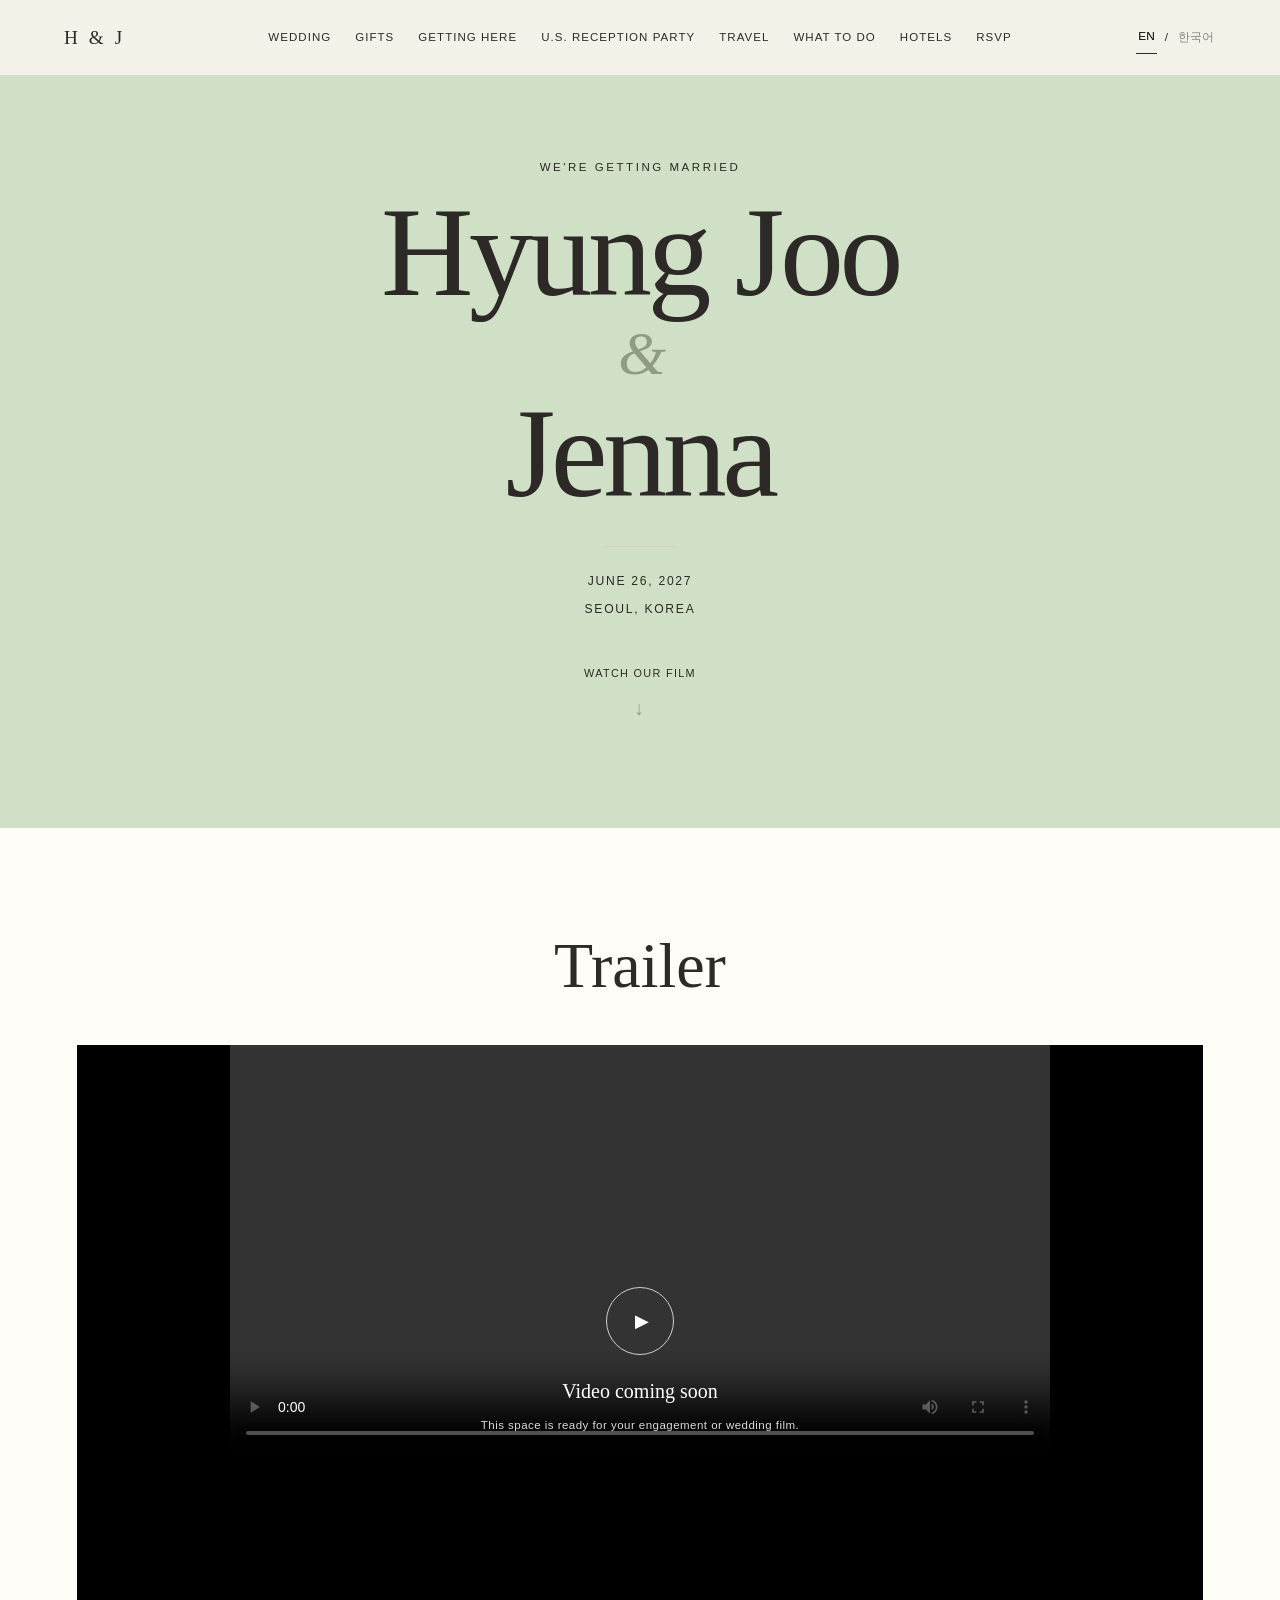
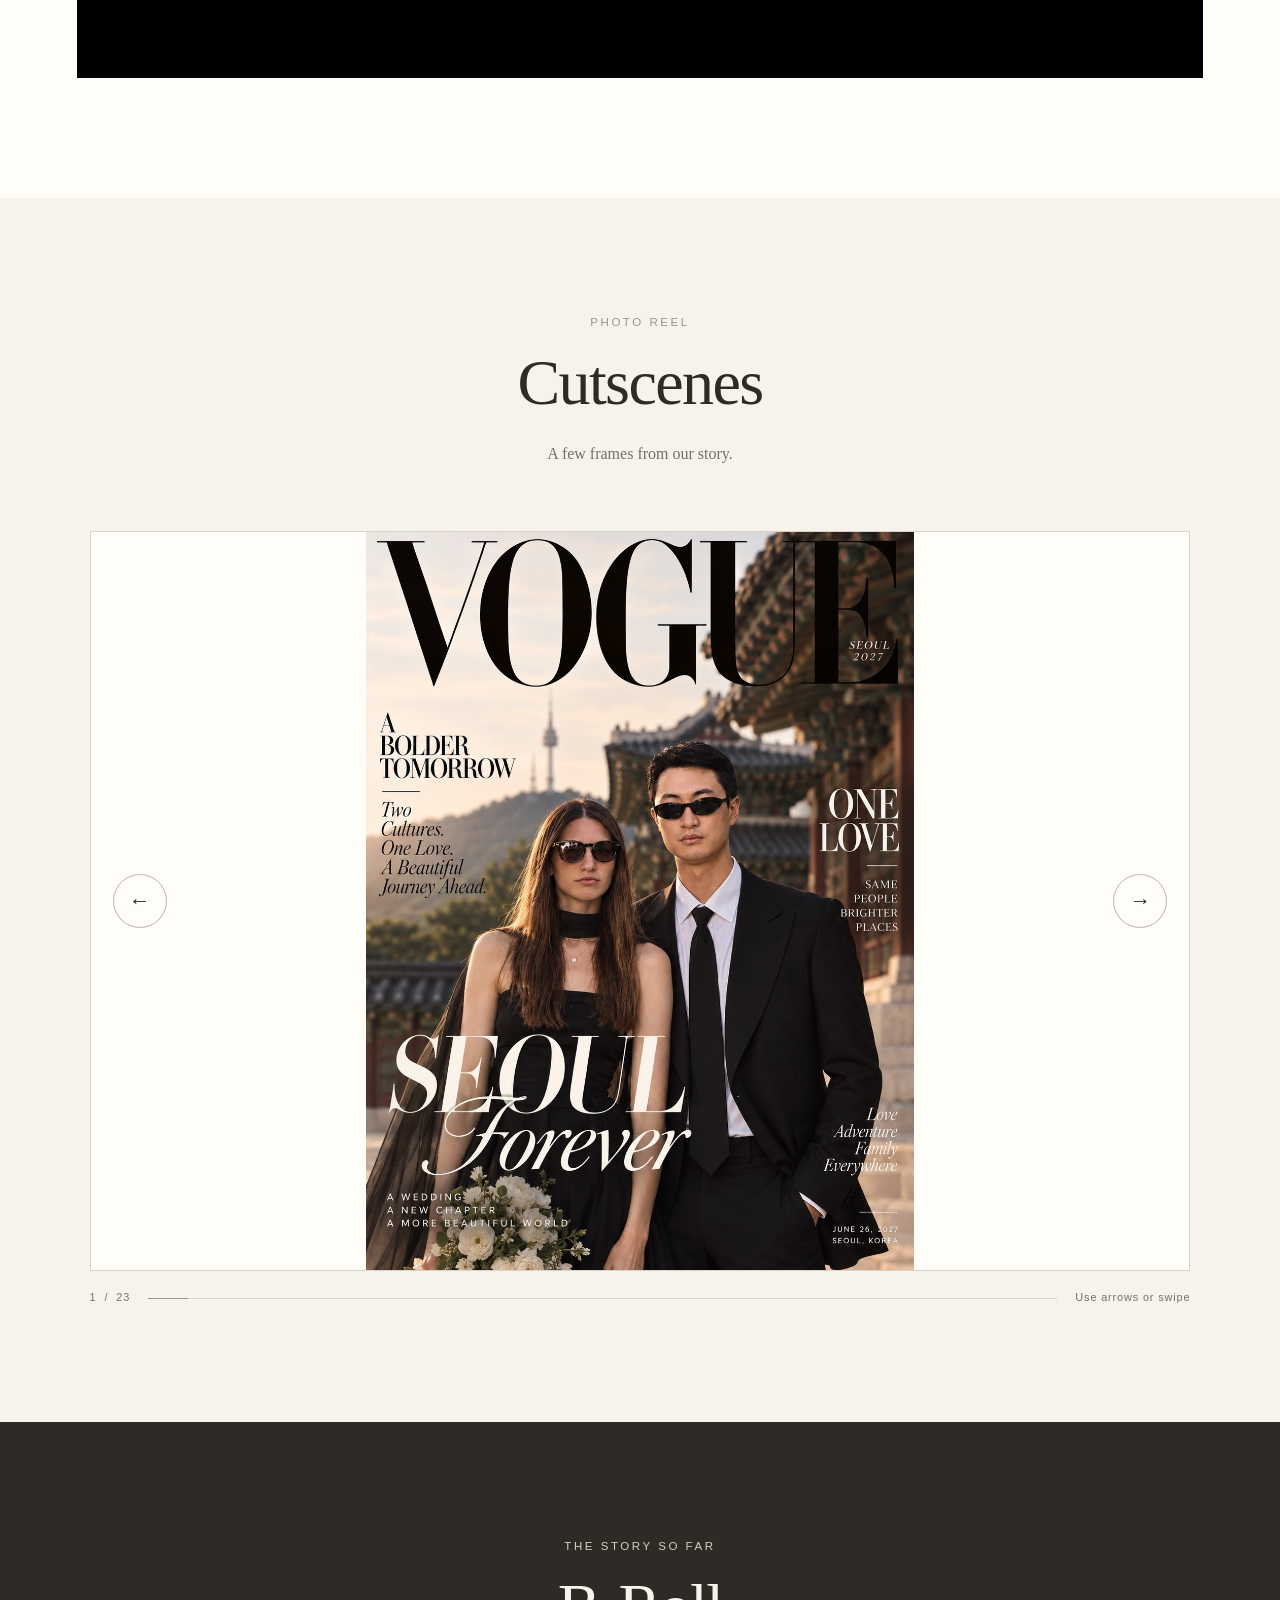
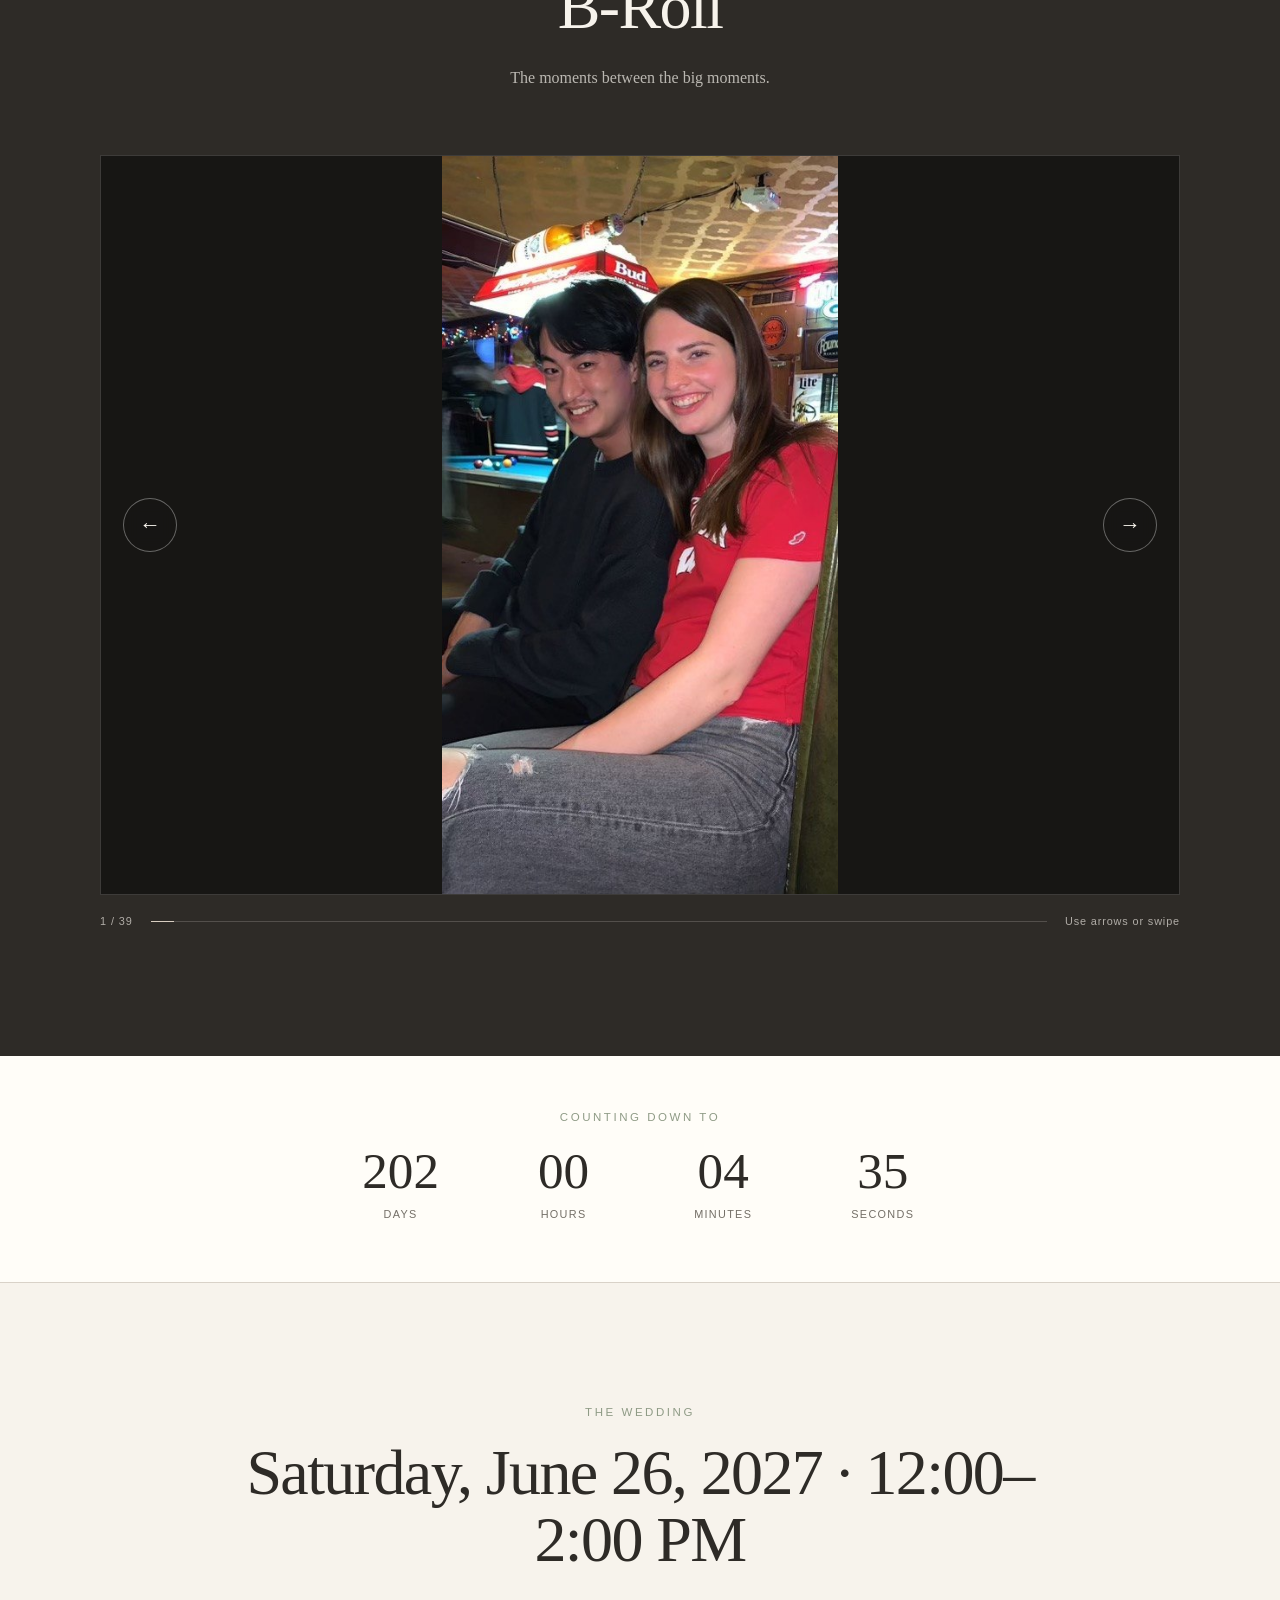
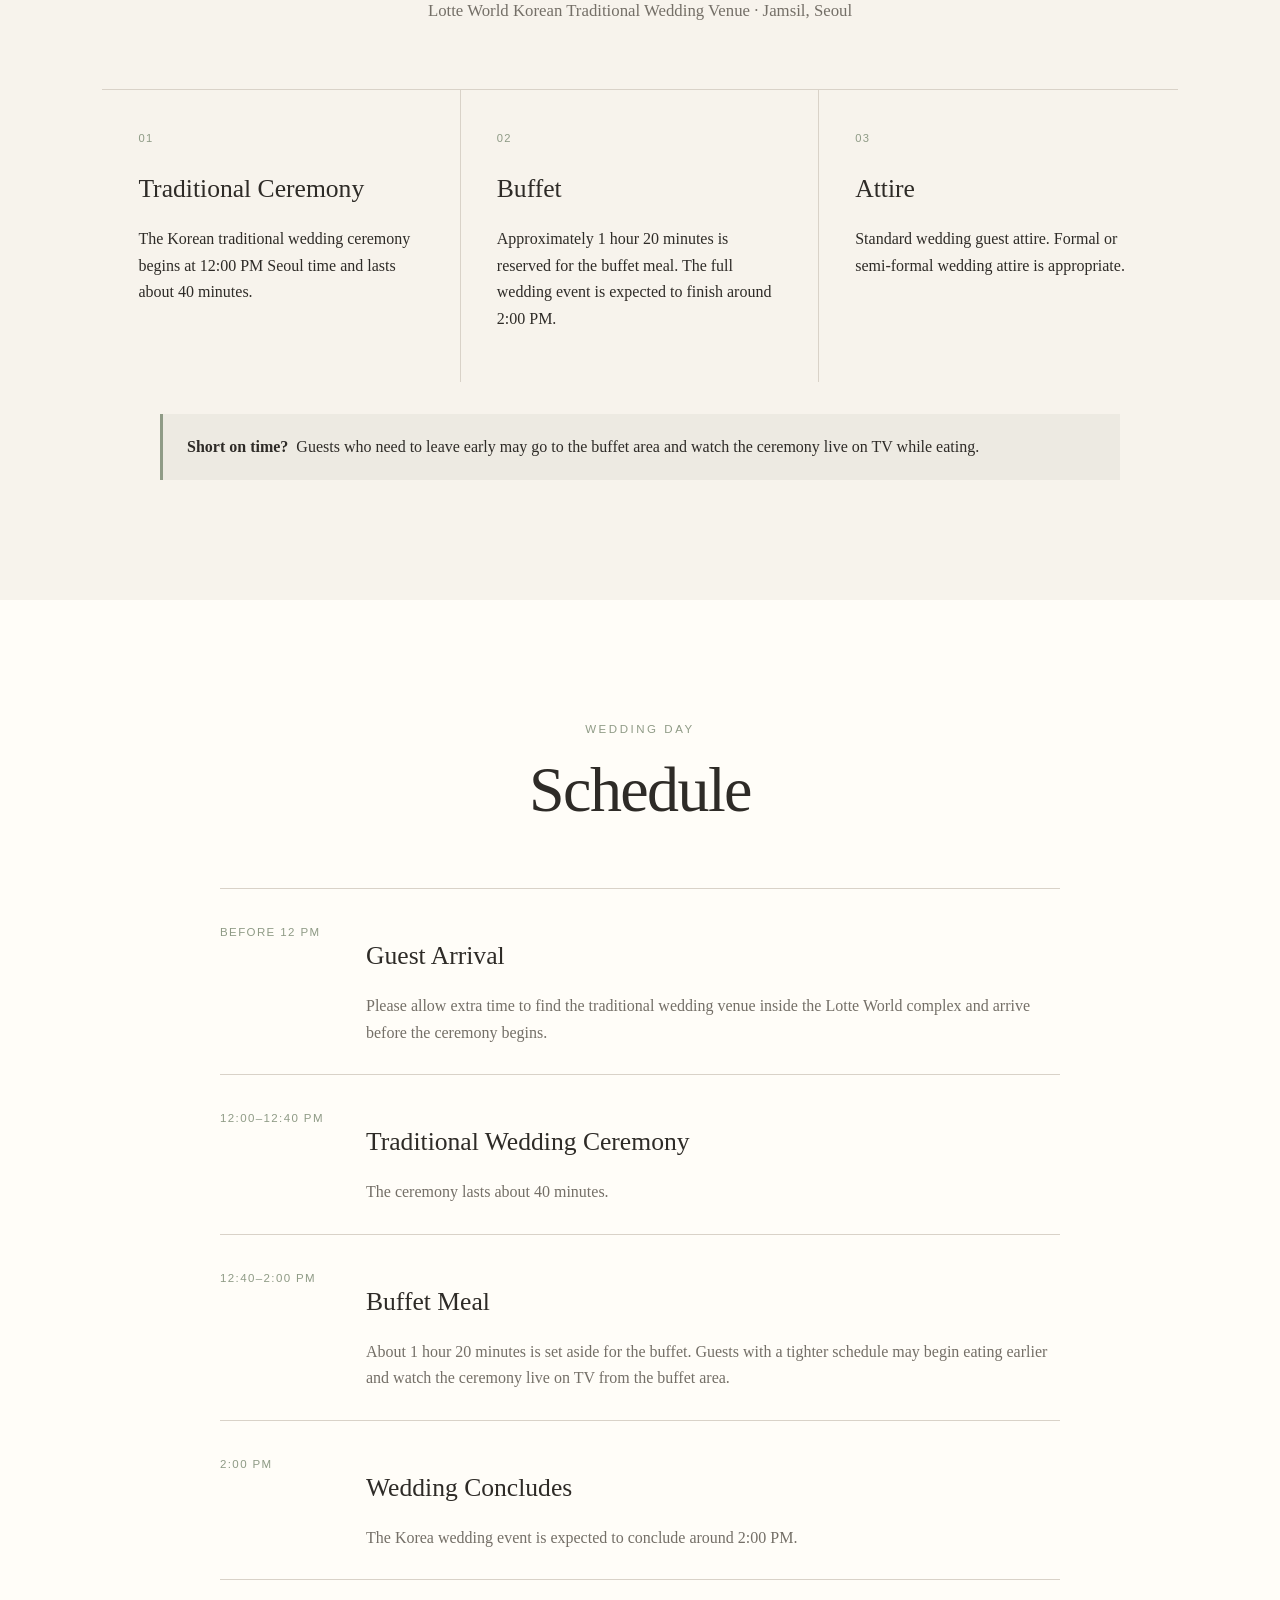
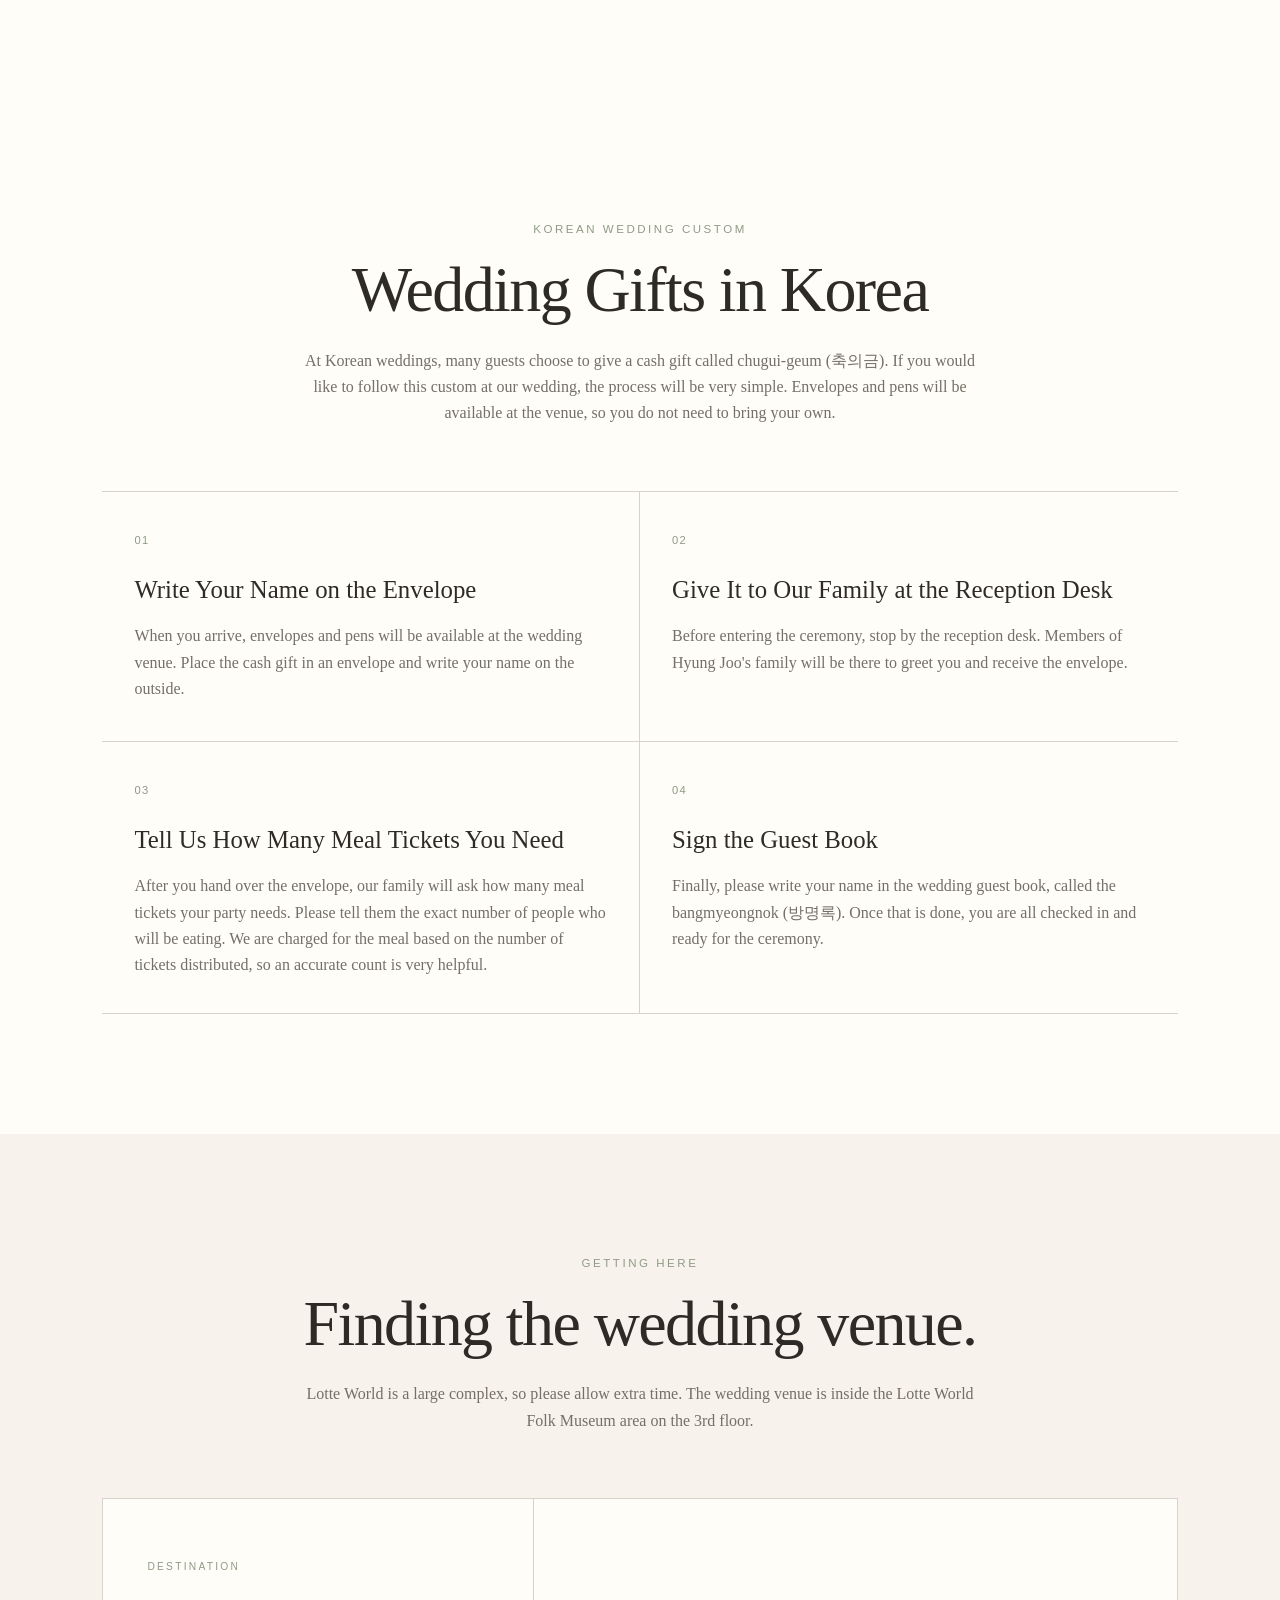
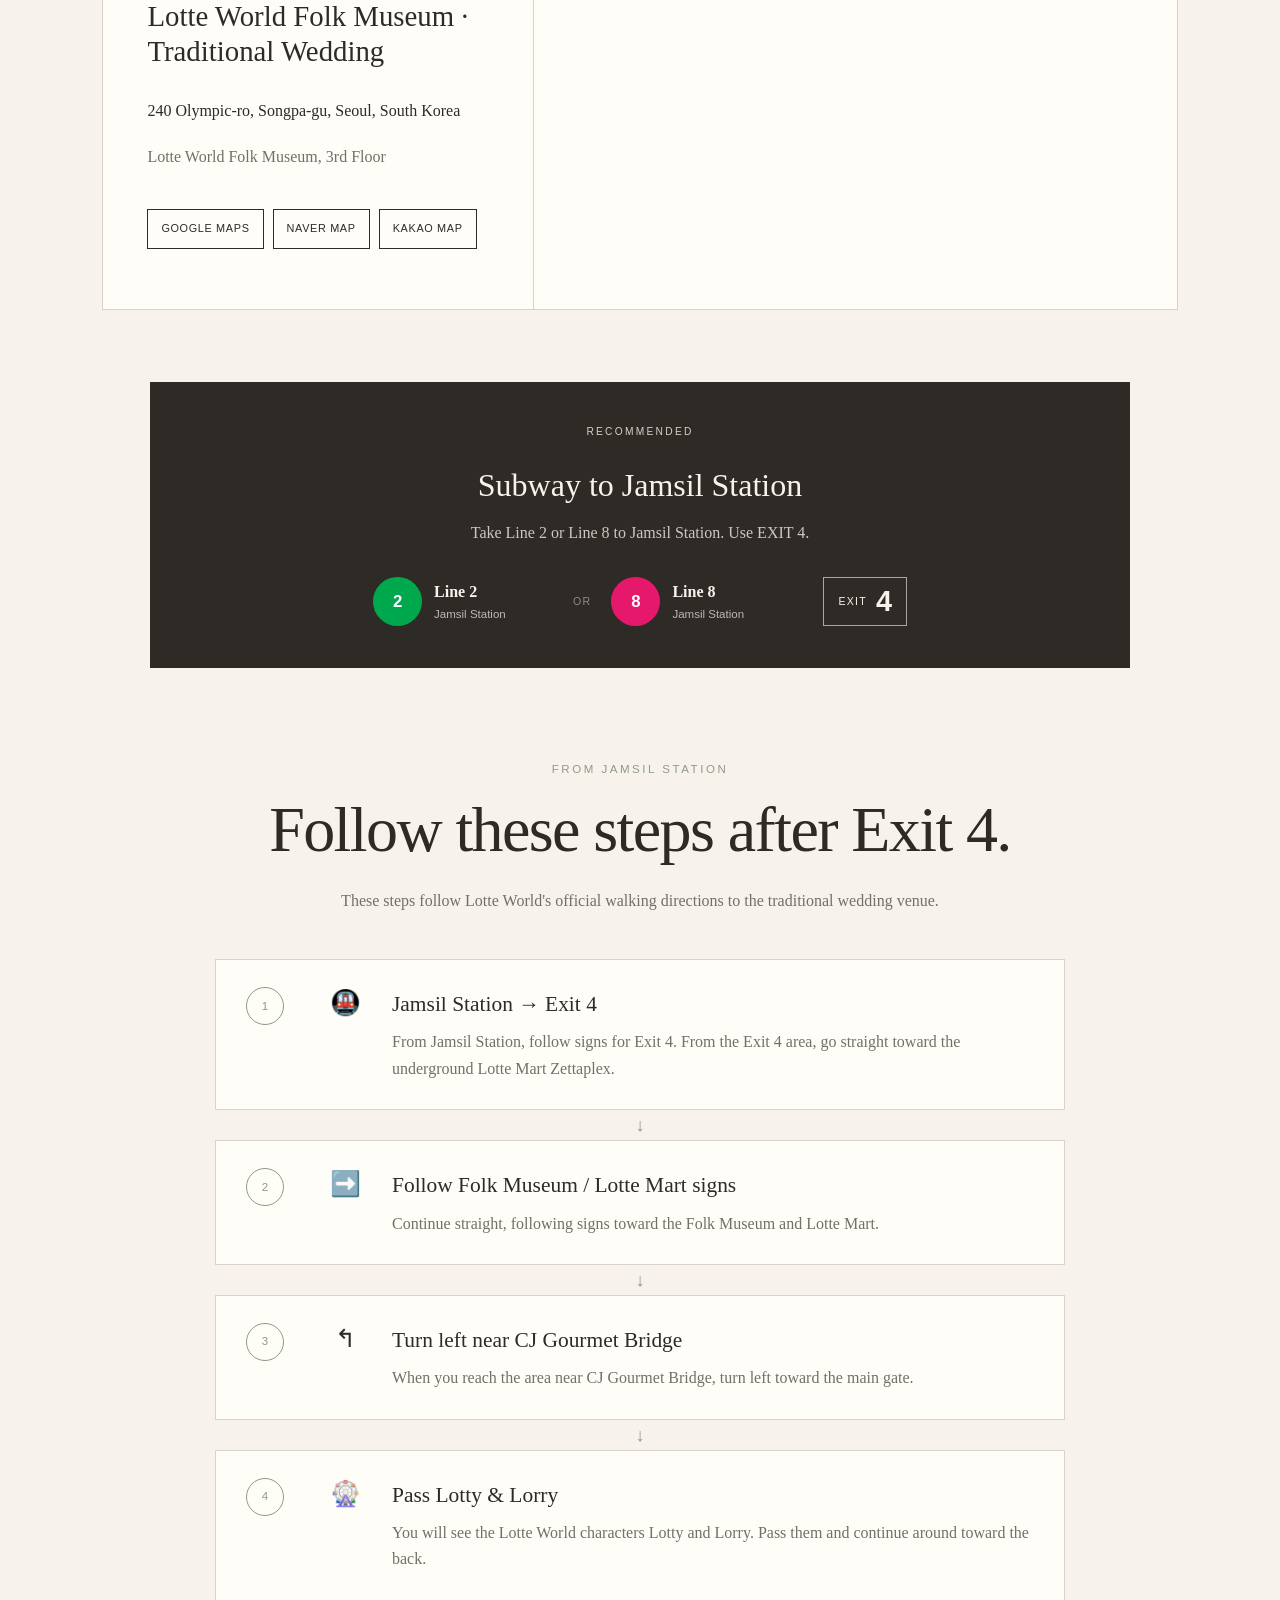
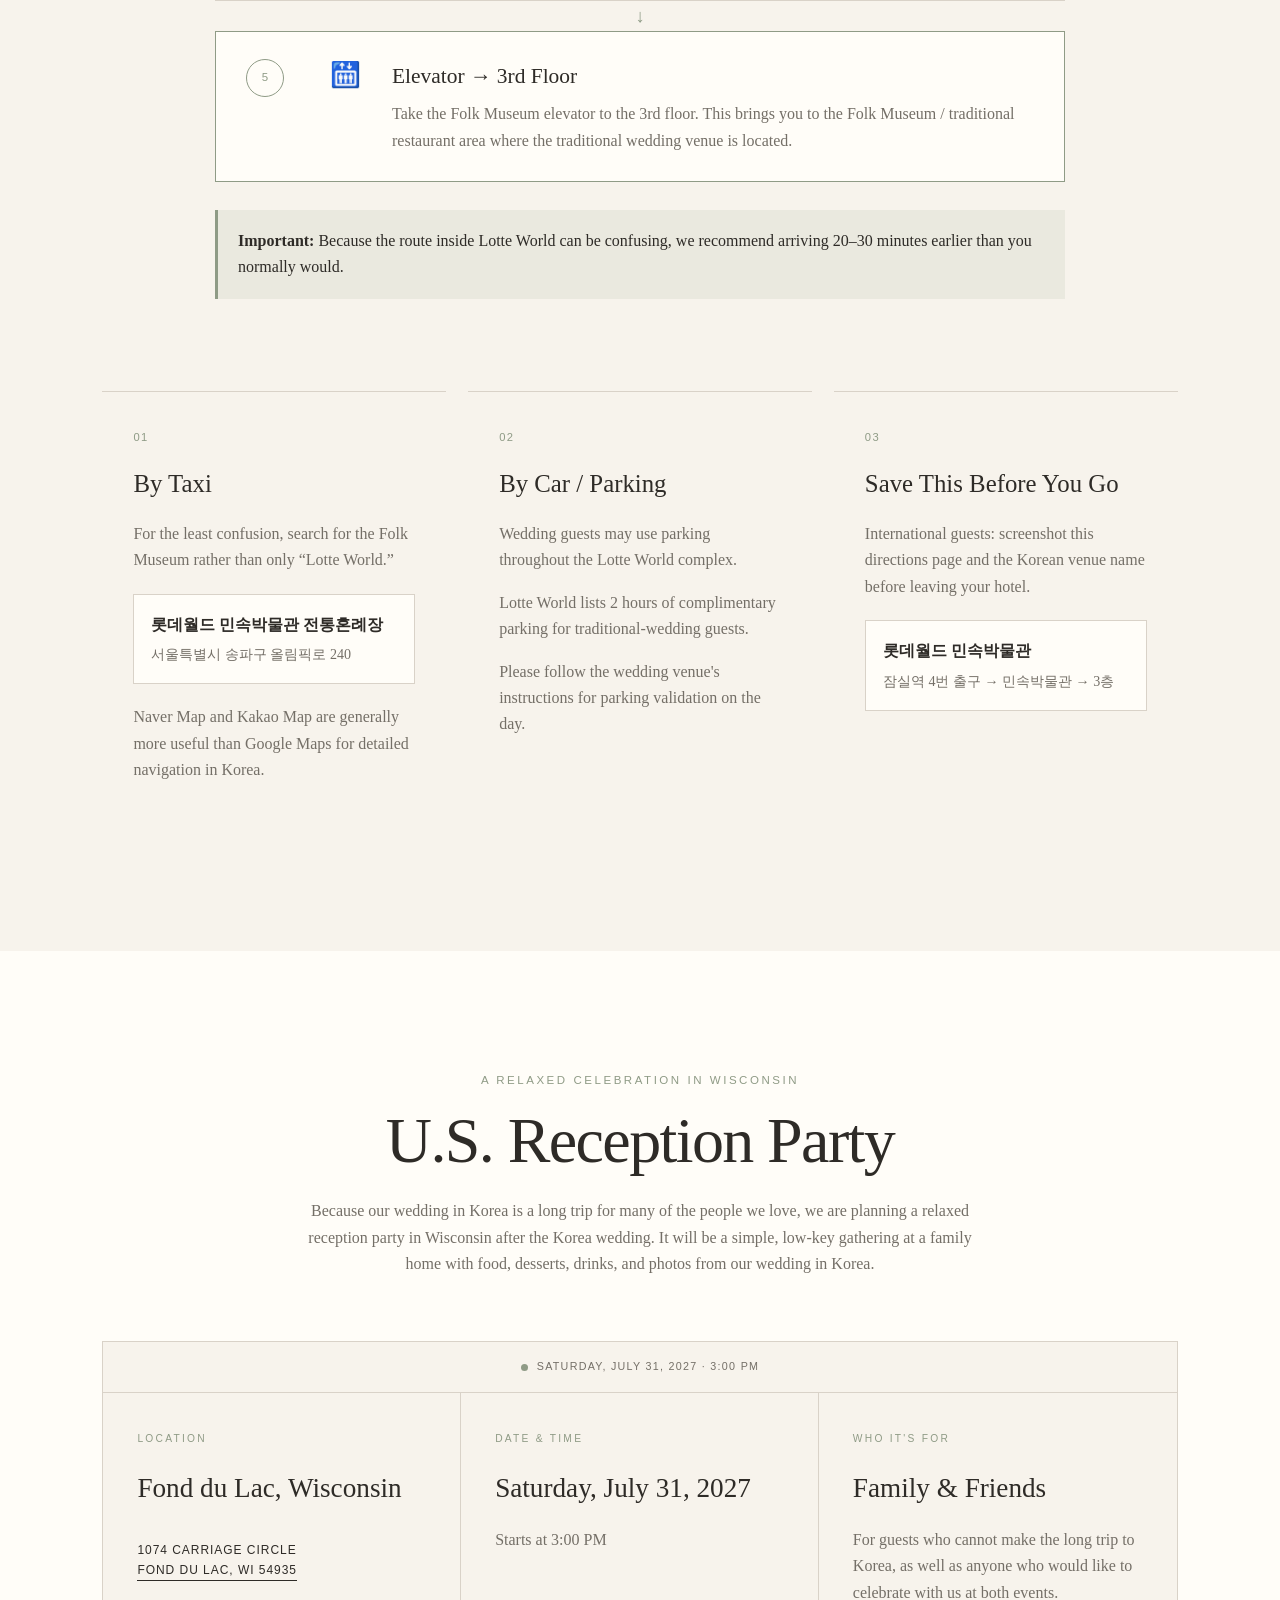
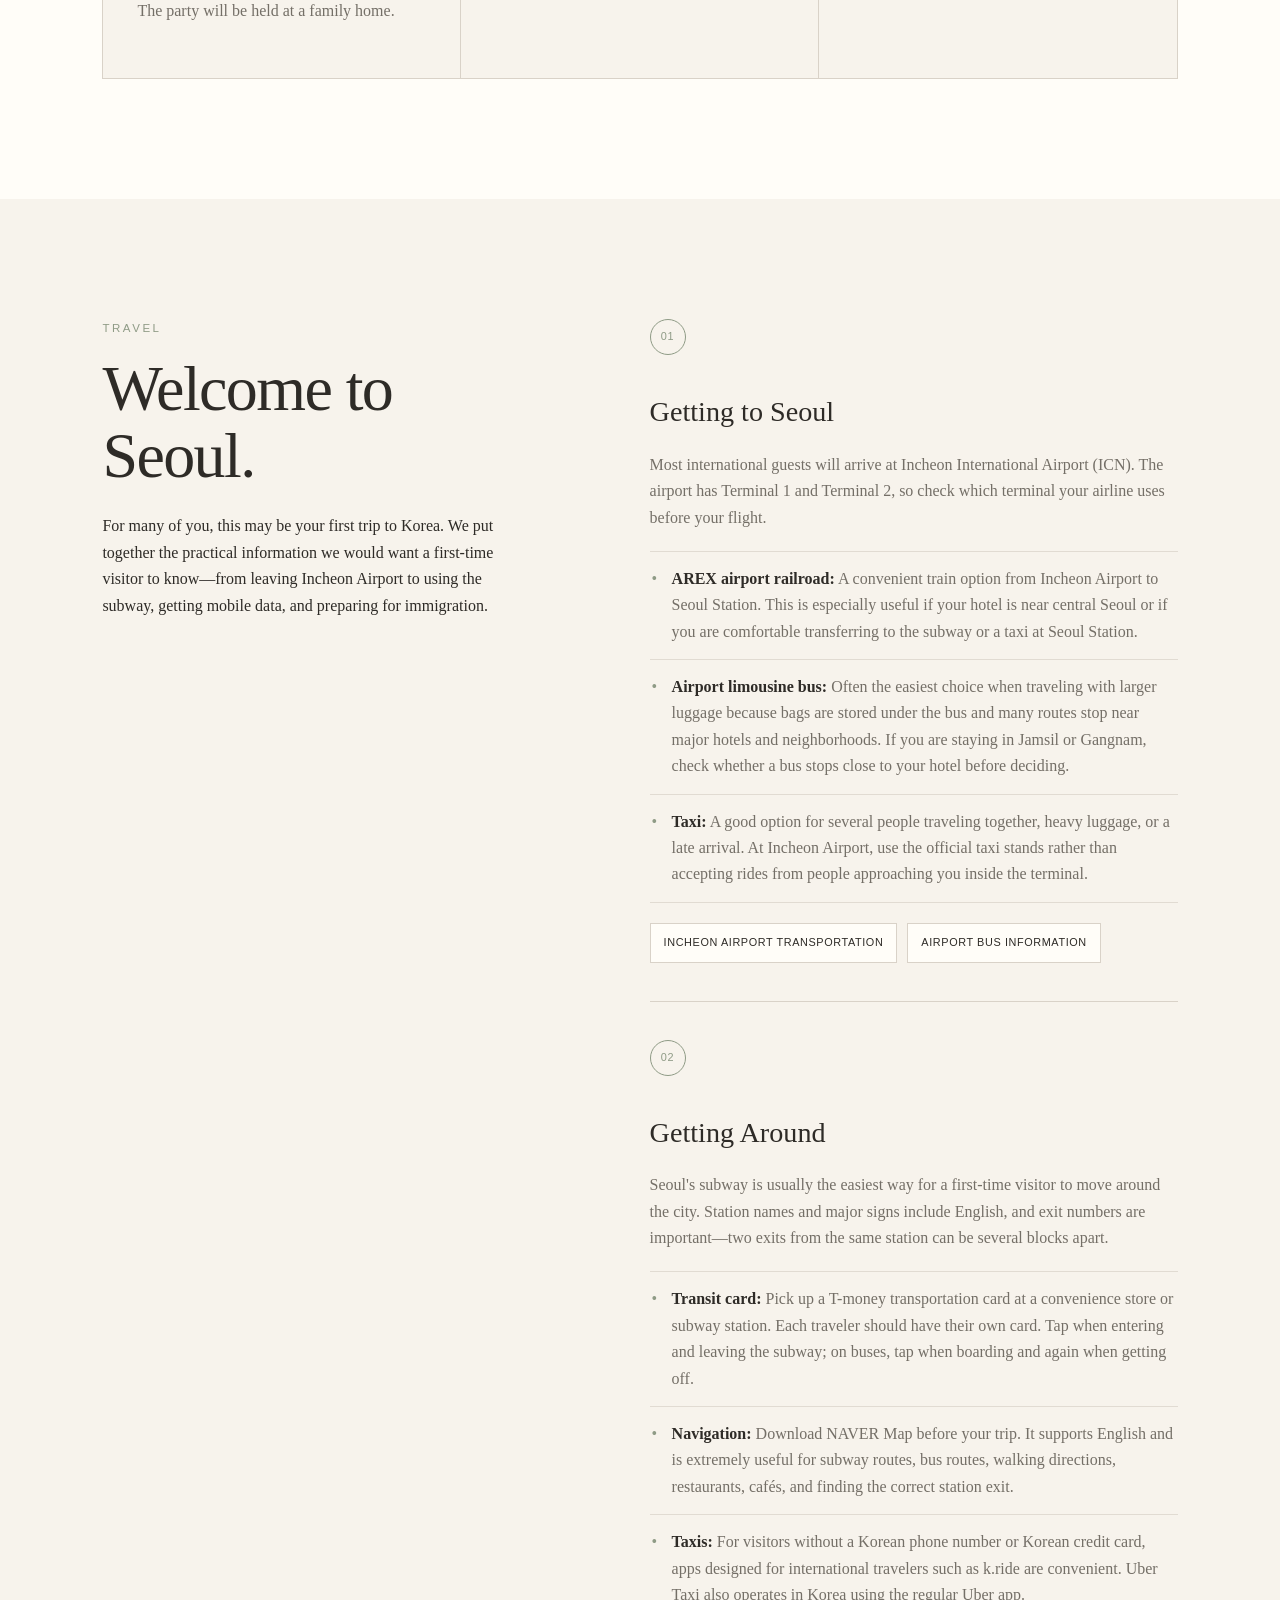
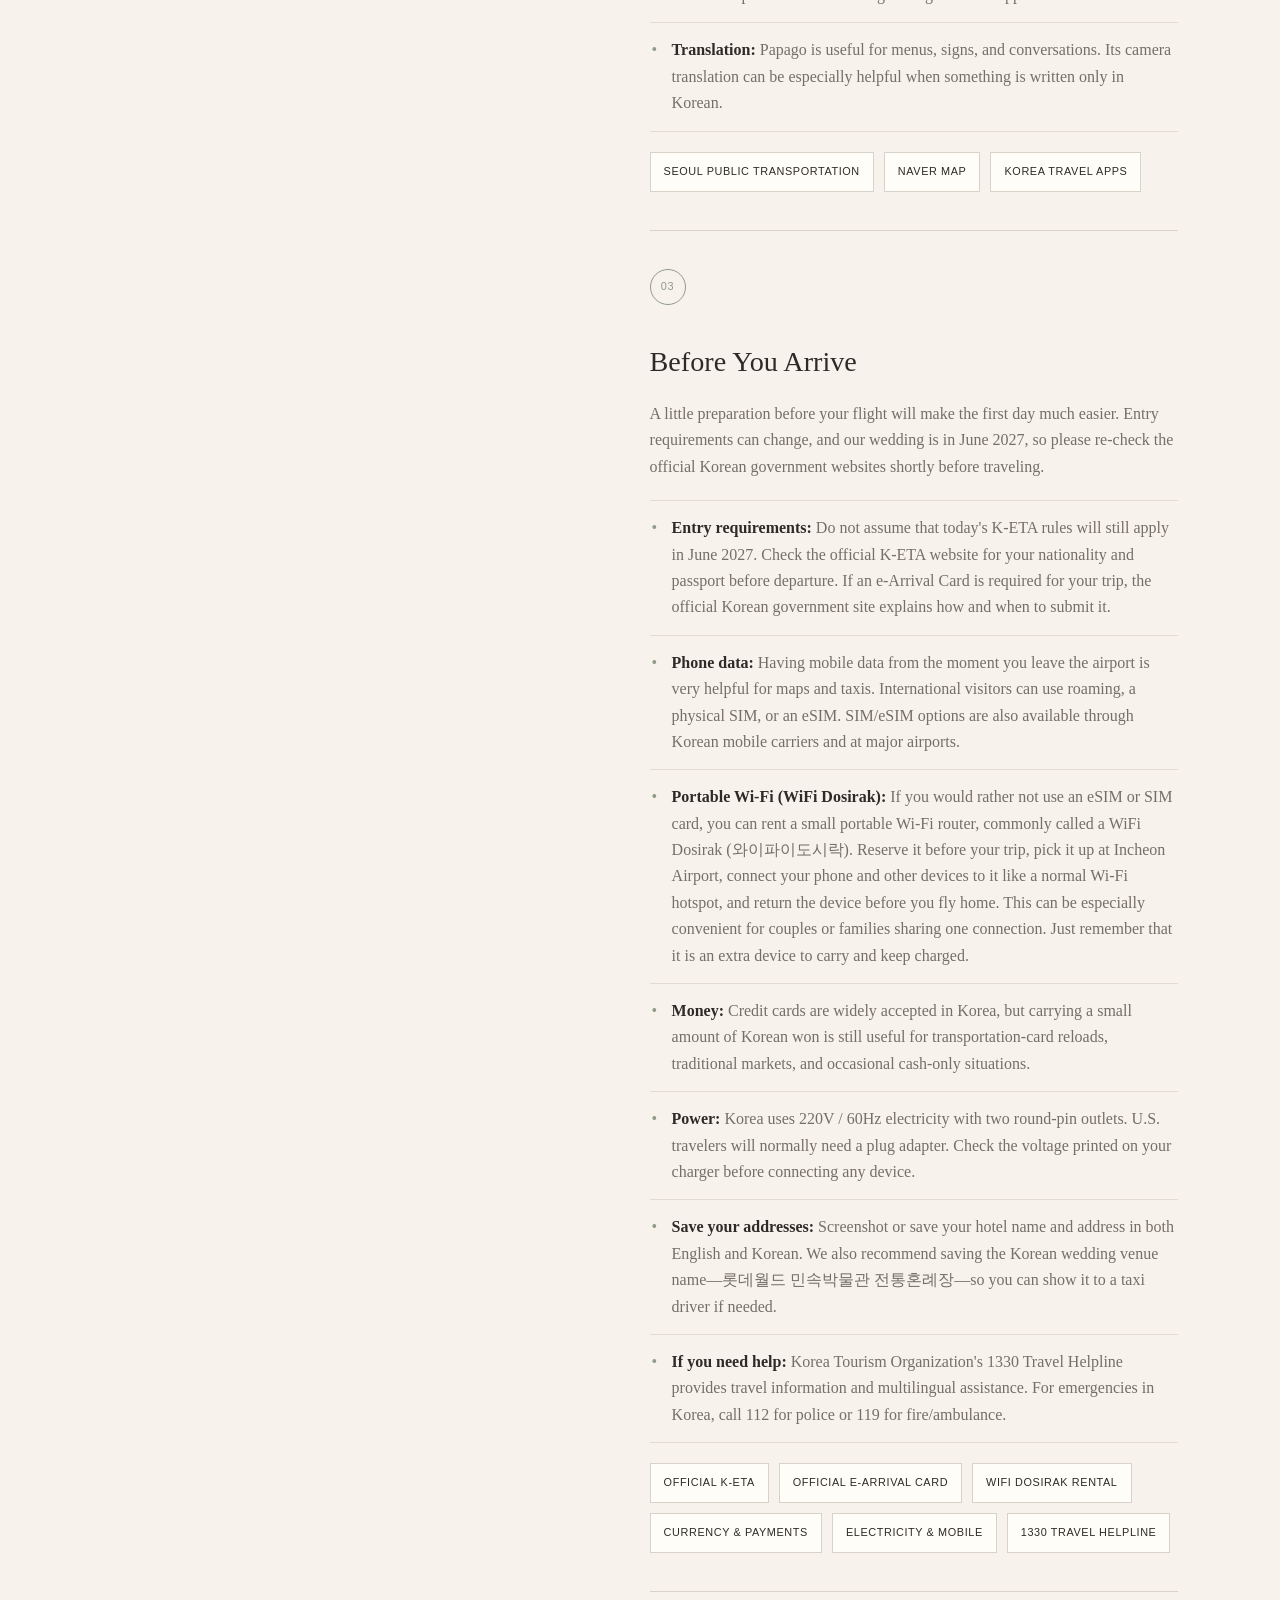
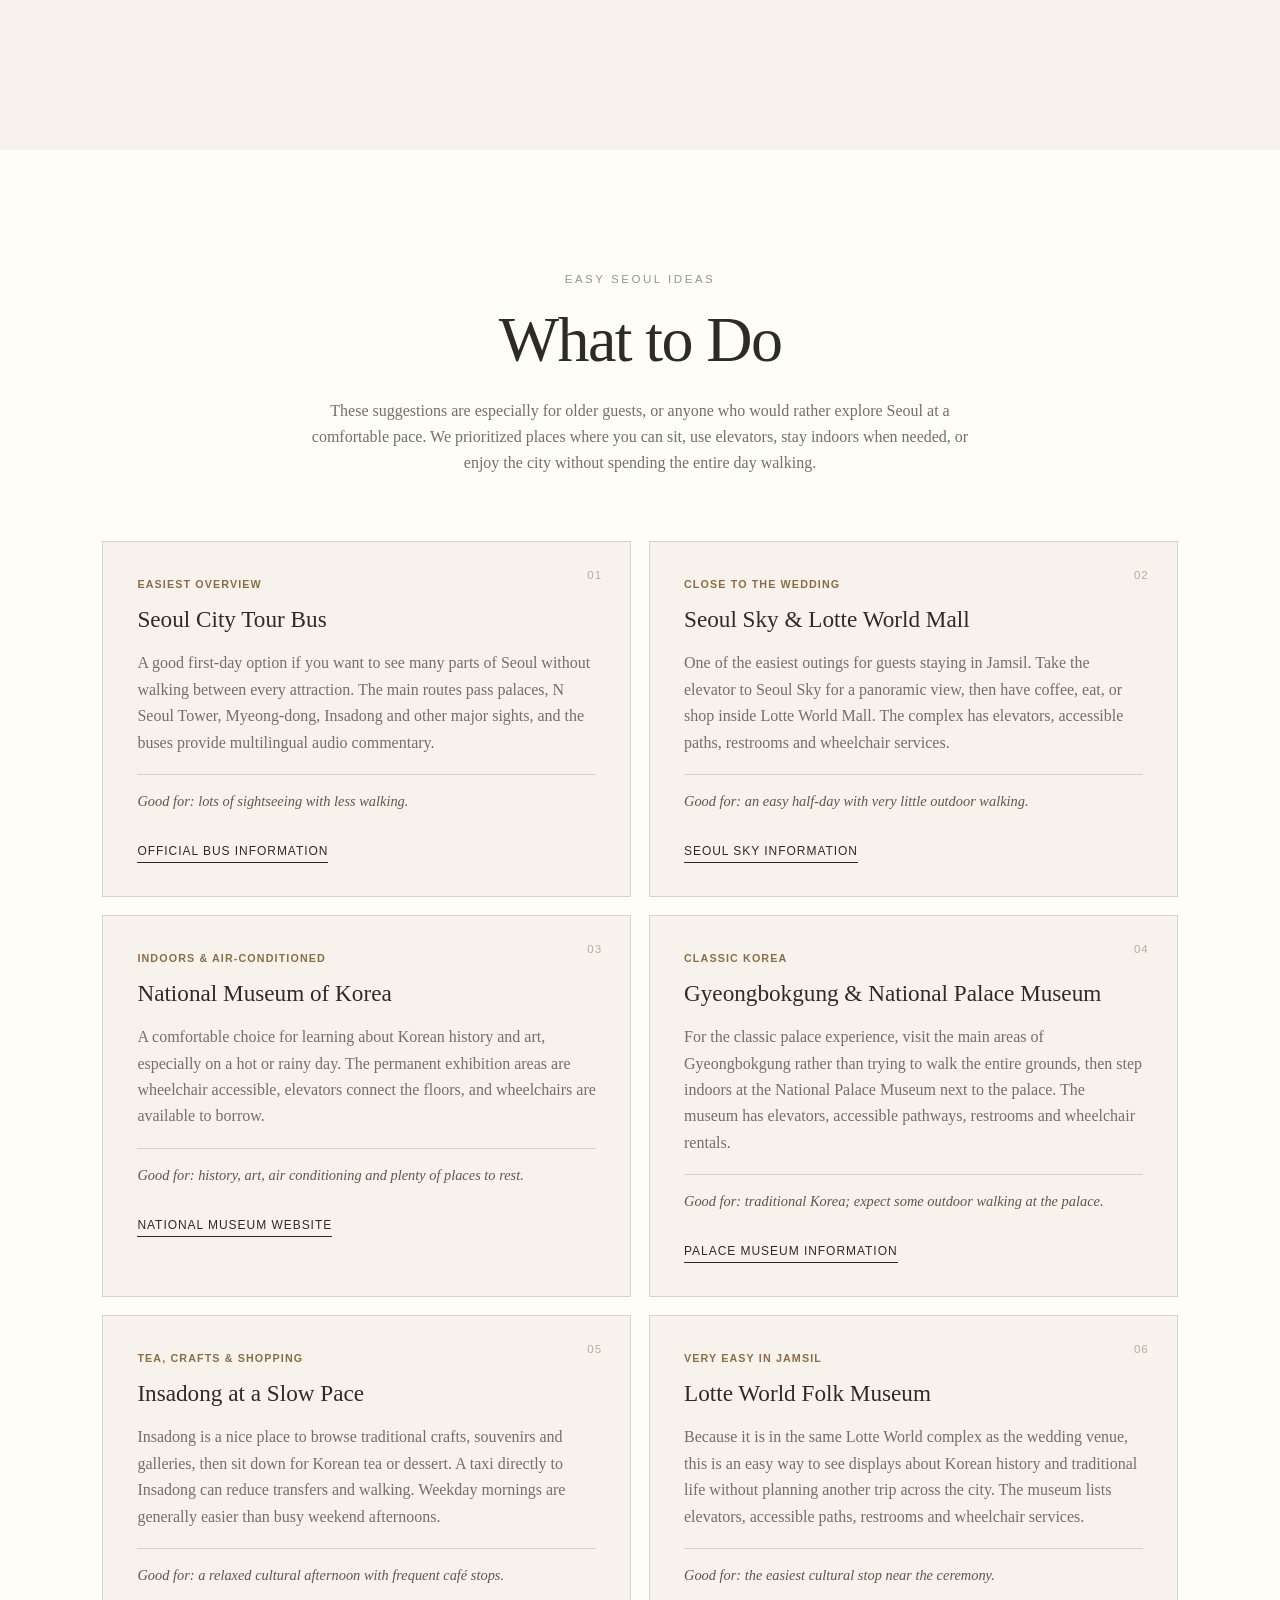
==== commit 6f47acdf: "Add files via upload" ====
--- a/hyungjooandjenna-wedding-website-v1/index.html
+++ b/hyungjooandjenna-wedding-website-v1/index.html
@@ -1,5 +1,5 @@
 <!DOCTYPE html>
-<!-- BUILD: MAIN-WEDDING-v4.18 | US-RECEPTION-UPDATED -->
+<!-- BUILD: MAIN-WEDDING-v4.21 | WHAT-TO-DO -->
 <html lang="en">
 <head>
   <meta charset="UTF-8" />
@@ -22,6 +22,7 @@
       <a href="#getting-here" data-en="Getting Here" data-ko="오시는 길">Getting Here</a>
       <a href="#us-reception" data-en="U.S. Reception Party" data-ko="미국 리셉션 파티">U.S. Reception Party</a>
       <a href="#travel" data-en="Travel" data-ko="여행 안내">Travel</a>
+      <a href="#what-to-do" data-en="What to Do" data-ko="추천 관광">What to Do</a>
       <a href="#hotels" data-en="Hotels" data-ko="호텔">Hotels</a>
       <a href="#rsvp" data-en="RSVP" data-ko="참석 여부">RSVP</a>
     </nav>
@@ -828,9 +829,9 @@
       <div class="us-reception-card">
         <div class="us-reception-status">
           <span class="status-dot"></span>
-          <span data-en="SATURDAY, JULY 31, 2027"
-                data-ko="2027년 7월 31일 토요일">
-            SATURDAY, JULY 31, 2027
+          <span data-en="SATURDAY, JULY 31, 2027 · 3:00 PM"
+                data-ko="2027년 7월 31일 토요일 · 오후 3:00">
+            SATURDAY, JULY 31, 2027 · 3:00 PM
           </span>
         </div>
 
@@ -854,14 +855,14 @@
           </div>
 
           <div>
-            <p class="eyebrow small" data-en="DATE" data-ko="날짜">DATE</p>
+            <p class="eyebrow small" data-en="DATE &amp; TIME" data-ko="날짜 및 시간">DATE &amp; TIME</p>
             <h3 data-en="Saturday, July 31, 2027" data-ko="2027년 7월 31일 토요일">
               Saturday, July 31, 2027
             </h3>
             <p class="muted"
-               data-en="The start time will be announced closer to the celebration."
-               data-ko="시작 시간은 행사일이 가까워지면 안내드리겠습니다.">
-              The start time will be announced closer to the celebration.
+               data-en="Starts at 3:00 PM"
+               data-ko="오후 3:00 시작">
+              Starts at 3:00 PM
             </p>
           </div>
 
@@ -1043,6 +1044,111 @@
 
 
 
+
+    <section id="what-to-do" class="section what-to-do-section">
+      <div class="section-heading">
+        <p class="eyebrow" data-en="EASY SEOUL IDEAS" data-ko="편안하게 즐기는 서울">EASY SEOUL IDEAS</p>
+        <h2 data-en="What to Do" data-ko="서울에서 무엇을 할까요?">What to Do</h2>
+        <p class="section-intro"
+           data-en="These suggestions are especially for older guests, or anyone who would rather explore Seoul at a comfortable pace. We prioritized places where you can sit, use elevators, stay indoors when needed, or enjoy the city without spending the entire day walking."
+           data-ko="어르신 하객분들과 여유로운 일정으로 서울을 둘러보고 싶은 분들을 위해 준비했습니다. 오래 걷지 않아도 되고, 앉아서 쉬거나 엘리베이터를 이용할 수 있으며, 필요하면 실내에서 편하게 즐길 수 있는 장소를 중심으로 골랐습니다.">
+          These suggestions are especially for older guests, or anyone who would rather explore Seoul at a comfortable pace. We prioritized places where you can sit, use elevators, stay indoors when needed, or enjoy the city without spending the entire day walking.
+        </p>
+      </div>
+
+      <div class="activity-grid">
+        <article class="activity-card">
+          <div class="activity-number">01</div>
+          <p class="activity-tag" data-en="EASIEST OVERVIEW" data-ko="가장 편한 서울 구경">EASIEST OVERVIEW</p>
+          <h3 data-en="Seoul City Tour Bus" data-ko="서울 시티투어버스">Seoul City Tour Bus</h3>
+          <p data-en="A good first-day option if you want to see many parts of Seoul without walking between every attraction. The main routes pass palaces, N Seoul Tower, Myeong-dong, Insadong and other major sights, and the buses provide multilingual audio commentary."
+             data-ko="명소 사이를 계속 걸어 다니지 않고 서울의 여러 지역을 보고 싶다면 첫날 일정으로 좋습니다. 주요 노선은 궁궐, 남산서울타워, 명동, 인사동 등 대표 명소를 지나며 다국어 오디오 안내도 제공합니다.">
+            A good first-day option if you want to see many parts of Seoul without walking between every attraction. The main routes pass palaces, N Seoul Tower, Myeong-dong, Insadong and other major sights, and the buses provide multilingual audio commentary.
+          </p>
+          <p class="comfort-note" data-en="Good for: lots of sightseeing with less walking." data-ko="추천: 많이 걷지 않고 서울을 넓게 보고 싶은 분.">Good for: lots of sightseeing with less walking.</p>
+          <a class="text-link" href="https://www.seoulcitybus.com/en/bus-info" target="_blank" rel="noopener noreferrer" data-en="Official Bus Information" data-ko="시티투어버스 공식 안내">Official Bus Information</a>
+        </article>
+
+        <article class="activity-card">
+          <div class="activity-number">02</div>
+          <p class="activity-tag" data-en="CLOSE TO THE WEDDING" data-ko="예식장과 가까움">CLOSE TO THE WEDDING</p>
+          <h3 data-en="Seoul Sky & Lotte World Mall" data-ko="서울스카이 & 롯데월드몰">Seoul Sky & Lotte World Mall</h3>
+          <p data-en="One of the easiest outings for guests staying in Jamsil. Take the elevator to Seoul Sky for a panoramic view, then have coffee, eat, or shop inside Lotte World Mall. The complex has elevators, accessible paths, restrooms and wheelchair services."
+             data-ko="잠실에 머무는 하객분들에게 가장 편한 일정 중 하나입니다. 엘리베이터로 서울스카이에 올라 서울 전경을 보고, 롯데월드몰 안에서 커피나 식사, 쇼핑을 즐길 수 있습니다. 엘리베이터, 이동 편의시설, 화장실, 휠체어 관련 서비스도 마련되어 있습니다.">
+            One of the easiest outings for guests staying in Jamsil. Take the elevator to Seoul Sky for a panoramic view, then have coffee, eat, or shop inside Lotte World Mall. The complex has elevators, accessible paths, restrooms and wheelchair services.
+          </p>
+          <p class="comfort-note" data-en="Good for: an easy half-day with very little outdoor walking." data-ko="추천: 야외 이동을 최소화한 편안한 반나절 일정.">Good for: an easy half-day with very little outdoor walking.</p>
+          <a class="text-link" href="https://english.visitseoul.net/attractions/SeoulSky_/44181" target="_blank" rel="noopener noreferrer" data-en="Seoul Sky Information" data-ko="서울스카이 안내">Seoul Sky Information</a>
+        </article>
+
+        <article class="activity-card">
+          <div class="activity-number">03</div>
+          <p class="activity-tag" data-en="INDOORS & AIR-CONDITIONED" data-ko="실내에서 편하게">INDOORS & AIR-CONDITIONED</p>
+          <h3 data-en="National Museum of Korea" data-ko="국립중앙박물관">National Museum of Korea</h3>
+          <p data-en="A comfortable choice for learning about Korean history and art, especially on a hot or rainy day. The permanent exhibition areas are wheelchair accessible, elevators connect the floors, and wheelchairs are available to borrow."
+             data-ko="더운 날이나 비 오는 날에도 편하게 한국의 역사와 예술을 볼 수 있는 장소입니다. 상설전시관은 휠체어 이동이 가능하고 층간 이동용 엘리베이터가 있으며 휠체어 대여도 가능합니다.">
+            A comfortable choice for learning about Korean history and art, especially on a hot or rainy day. The permanent exhibition areas are wheelchair accessible, elevators connect the floors, and wheelchairs are available to borrow.
+          </p>
+          <p class="comfort-note" data-en="Good for: history, art, air conditioning and plenty of places to rest." data-ko="추천: 역사·예술 관람, 더위를 피하고 쉬어가고 싶은 분.">Good for: history, art, air conditioning and plenty of places to rest.</p>
+          <a class="text-link" href="https://www.museum.go.kr/site/eng/home" target="_blank" rel="noopener noreferrer" data-en="National Museum Website" data-ko="국립중앙박물관 공식 홈페이지">National Museum Website</a>
+        </article>
+
+        <article class="activity-card">
+          <div class="activity-number">04</div>
+          <p class="activity-tag" data-en="CLASSIC KOREA" data-ko="한국의 전통">CLASSIC KOREA</p>
+          <h3 data-en="Gyeongbokgung & National Palace Museum" data-ko="경복궁 & 국립고궁박물관">Gyeongbokgung & National Palace Museum</h3>
+          <p data-en="For the classic palace experience, visit the main areas of Gyeongbokgung rather than trying to walk the entire grounds, then step indoors at the National Palace Museum next to the palace. The museum has elevators, accessible pathways, restrooms and wheelchair rentals."
+             data-ko="대표적인 궁궐을 보고 싶다면 경복궁 전체를 다 걷기보다는 주요 구역 위주로 둘러본 뒤, 바로 옆 국립고궁박물관에서 실내 관람을 이어가는 것을 추천합니다. 박물관에는 엘리베이터, 이동 편의시설, 화장실, 휠체어 대여가 있습니다.">
+            For the classic palace experience, visit the main areas of Gyeongbokgung rather than trying to walk the entire grounds, then step indoors at the National Palace Museum next to the palace. The museum has elevators, accessible pathways, restrooms and wheelchair rentals.
+          </p>
+          <p class="comfort-note" data-en="Good for: traditional Korea; expect some outdoor walking at the palace." data-ko="추천: 한국 전통을 보고 싶은 분. 궁 안에서는 어느 정도 야외 보행이 필요합니다.">Good for: traditional Korea; expect some outdoor walking at the palace.</p>
+          <a class="text-link" href="https://english.visitseoul.net/area/National-Palace-Museum-of-Korea/ENP020550" target="_blank" rel="noopener noreferrer" data-en="Palace Museum Information" data-ko="국립고궁박물관 안내">Palace Museum Information</a>
+        </article>
+
+        <article class="activity-card">
+          <div class="activity-number">05</div>
+          <p class="activity-tag" data-en="TEA, CRAFTS & SHOPPING" data-ko="차·공예·쇼핑">TEA, CRAFTS & SHOPPING</p>
+          <h3 data-en="Insadong at a Slow Pace" data-ko="천천히 즐기는 인사동">Insadong at a Slow Pace</h3>
+          <p data-en="Insadong is a nice place to browse traditional crafts, souvenirs and galleries, then sit down for Korean tea or dessert. A taxi directly to Insadong can reduce transfers and walking. Weekday mornings are generally easier than busy weekend afternoons."
+             data-ko="인사동에서는 전통 공예품과 기념품, 갤러리를 둘러본 뒤 전통차나 디저트를 즐기며 쉬기 좋습니다. 택시로 인사동 중심부까지 바로 이동하면 환승과 보행을 줄일 수 있습니다. 붐비는 주말 오후보다 평일 오전이 더 편합니다.">
+            Insadong is a nice place to browse traditional crafts, souvenirs and galleries, then sit down for Korean tea or dessert. A taxi directly to Insadong can reduce transfers and walking. Weekday mornings are generally easier than busy weekend afternoons.
+          </p>
+          <p class="comfort-note" data-en="Good for: a relaxed cultural afternoon with frequent café stops." data-ko="추천: 카페에서 자주 쉬면서 여유롭게 전통 거리를 즐기고 싶은 분.">Good for: a relaxed cultural afternoon with frequent café stops.</p>
+          <a class="text-link" href="https://english.visitseoul.net/attractions/Insadong/ENN000235" target="_blank" rel="noopener noreferrer" data-en="Insadong Information" data-ko="인사동 안내">Insadong Information</a>
+        </article>
+
+        <article class="activity-card">
+          <div class="activity-number">06</div>
+          <p class="activity-tag" data-en="VERY EASY IN JAMSIL" data-ko="잠실에서 아주 편하게">VERY EASY IN JAMSIL</p>
+          <h3 data-en="Lotte World Folk Museum" data-ko="롯데월드 민속박물관">Lotte World Folk Museum</h3>
+          <p data-en="Because it is in the same Lotte World complex as the wedding venue, this is an easy way to see displays about Korean history and traditional life without planning another trip across the city. The museum lists elevators, accessible paths, restrooms and wheelchair services."
+             data-ko="예식장과 같은 롯데월드 단지 안에 있어 서울 반대편까지 따로 이동하지 않고도 한국 역사와 전통생활 전시를 볼 수 있습니다. 엘리베이터, 이동 편의시설, 화장실, 휠체어 관련 서비스가 마련되어 있습니다.">
+            Because it is in the same Lotte World complex as the wedding venue, this is an easy way to see displays about Korean history and traditional life without planning another trip across the city. The museum lists elevators, accessible paths, restrooms and wheelchair services.
+          </p>
+          <p class="comfort-note" data-en="Good for: the easiest cultural stop near the ceremony." data-ko="추천: 예식장 근처에서 가장 편하게 즐길 수 있는 문화 일정.">Good for: the easiest cultural stop near the ceremony.</p>
+          <a class="text-link" href="https://english.visitseoul.net/attractions/Lotte-World-Folk-Museum_/24171" target="_blank" rel="noopener noreferrer" data-en="Folk Museum Information" data-ko="민속박물관 안내">Folk Museum Information</a>
+        </article>
+      </div>
+
+      <div class="accessibility-callout">
+        <div>
+          <p class="eyebrow small" data-en="NEED A LITTLE EXTRA HELP?" data-ko="이동에 도움이 필요하신가요?">NEED A LITTLE EXTRA HELP?</p>
+          <h3 data-en="Seoul Danurim Accessible Tourism" data-ko="서울다누림 관광센터">Seoul Danurim Accessible Tourism</h3>
+          <p data-en="Seoul operates a tourism service specifically for older travelers, people with disabilities and others who need easier mobility. It provides accessible-tourism information and, depending on eligibility and reservation, services such as accessible vehicles and travel-aid rentals. Check the current details before your 2027 trip."
+             data-ko="서울시는 어르신, 장애인 등 이동 편의가 필요한 여행자를 위한 관광 서비스를 운영하고 있습니다. 무장애 관광 정보와 함께 이용 조건 및 예약에 따라 이동지원 차량, 여행 보조기기 대여 등의 서비스를 제공합니다. 2027년 여행 전 최신 이용 정보를 확인해 주세요.">
+            Seoul operates a tourism service specifically for older travelers, people with disabilities and others who need easier mobility. It provides accessible-tourism information and, depending on eligibility and reservation, services such as accessible vehicles and travel-aid rentals. Check the current details before your 2027 trip.
+          </p>
+        </div>
+        <a class="accessibility-button" href="https://www.seouldanurim.net/en/" target="_blank" rel="noopener noreferrer" data-en="Visit Seoul Danurim" data-ko="서울다누림 바로가기">Visit Seoul Danurim</a>
+      </div>
+
+      <p class="what-to-do-note"
+         data-en="A note for 2027: attraction hours, routes, admission prices and accessibility services can change. Please check the linked official pages shortly before your trip."
+         data-ko="2027년 여행 안내: 운영시간, 노선, 입장료와 이동 편의 서비스는 변경될 수 있으므로 여행 직전에 연결된 공식 페이지에서 최신 정보를 확인해 주세요.">
+        A note for 2027: attraction hours, routes, admission prices and accessibility services can change. Please check the linked official pages shortly before your trip.
+      </p>
+    </section>
+
     <section id="hotels" class="section alt-section">
       <div class="section-heading">
         <p class="eyebrow" data-en="WHERE TO STAY" data-ko="숙박 안내">WHERE TO STAY</p>
@@ -1285,7 +1391,7 @@
         <button class="rsvp-choice" type="button" data-rsvp-choice="U.S. Reception Party">
           <span class="rsvp-choice-number">02</span>
           <strong data-en="U.S. Reception Party" data-ko="미국 리셉션 파티">U.S. Reception Party</strong>
-          <small data-en="July 31, 2027 · Fond du Lac" data-ko="2027년 7월 31일 · 폰듀락">July 31, 2027 · Fond du Lac</small>
+          <small data-en="July 31, 2027 · 3:00 PM · Fond du Lac" data-ko="2027년 7월 31일 · 오후 3:00 · 폰듀락">July 31, 2027 · 3:00 PM · Fond du Lac</small>
           <span class="rsvp-choice-action" data-en="Select →" data-ko="선택하기 →">Select →</span>
         </button>
 
--- a/hyungjooandjenna-wedding-website-v1/style.css
+++ b/hyungjooandjenna-wedding-website-v1/style.css
@@ -2655,3 +2655,148 @@
     max-height: calc(100dvh - 150px);
   }
 }
+
+
+/* =========================
+   VERSION 4.21 — WHAT TO DO
+   ========================= */
+
+.what-to-do-section {
+  background: #fffdf8;
+}
+
+.activity-grid {
+  display: grid;
+  grid-template-columns: repeat(2, minmax(0, 1fr));
+  gap: 18px;
+  max-width: 1120px;
+  margin: 44px auto 0;
+}
+
+.activity-card {
+  position: relative;
+  padding: 34px 34px 32px;
+  border: 1px solid var(--line);
+  background: var(--ivory);
+}
+
+.activity-number {
+  position: absolute;
+  top: 24px;
+  right: 28px;
+  color: #b9ad9d;
+  font-family: Arial, "Apple SD Gothic Neo", sans-serif;
+  font-size: .72rem;
+  letter-spacing: .08em;
+}
+
+.activity-tag {
+  margin: 0 36px 12px 0;
+  color: #8a6d46;
+  font-family: Arial, "Apple SD Gothic Neo", sans-serif;
+  font-size: .67rem;
+  font-weight: 700;
+  letter-spacing: .105em;
+  text-transform: uppercase;
+}
+
+.activity-card h3 {
+  margin-top: 0;
+  margin-bottom: 14px;
+  font-size: 1.45rem;
+  line-height: 1.25;
+}
+
+.activity-card > p:not(.activity-tag):not(.comfort-note) {
+  color: var(--muted);
+}
+
+.comfort-note {
+  margin-top: 18px;
+  padding-top: 15px;
+  border-top: 1px solid var(--line);
+  color: #5f574c;
+  font-size: .9rem;
+  font-style: italic;
+}
+
+.accessibility-callout {
+  display: grid;
+  grid-template-columns: 1fr auto;
+  gap: 34px;
+  align-items: center;
+  max-width: 1120px;
+  margin: 28px auto 0;
+  padding: 30px 34px;
+  border: 1px solid #c8b48c;
+  background: #eee3cf;
+}
+
+.accessibility-callout h3 {
+  margin: 4px 0 8px;
+}
+
+.accessibility-callout p:last-child {
+  margin-bottom: 0;
+  color: #62594d;
+}
+
+.accessibility-button {
+  display: inline-flex;
+  align-items: center;
+  justify-content: center;
+  min-height: 46px;
+  padding: 11px 18px;
+  border: 1px solid #9d8055;
+  background: #fffaf1;
+  color: #5e4d33;
+  text-decoration: none;
+  white-space: nowrap;
+  font-family: Arial, "Apple SD Gothic Neo", sans-serif;
+  font-size: .69rem;
+  font-weight: 700;
+  letter-spacing: .08em;
+  text-transform: uppercase;
+  transition: background .15s ease, border-color .15s ease;
+}
+
+.accessibility-button:hover {
+  background: #e4d3b6;
+  border-color: #80643f;
+}
+
+.what-to-do-note {
+  max-width: 900px;
+  margin: 28px auto 0;
+  color: var(--muted);
+  text-align: center;
+  font-size: .88rem;
+}
+
+@media (max-width: 820px) {
+  .activity-grid {
+    grid-template-columns: 1fr;
+  }
+
+  .accessibility-callout {
+    grid-template-columns: 1fr;
+  }
+
+  .accessibility-button {
+    justify-self: start;
+  }
+}
+
+@media (max-width: 560px) {
+  .activity-grid {
+    margin-top: 30px;
+  }
+
+  .activity-card {
+    padding: 28px 22px 26px;
+  }
+
+  .accessibility-callout {
+    padding: 24px 22px;
+  }
+}
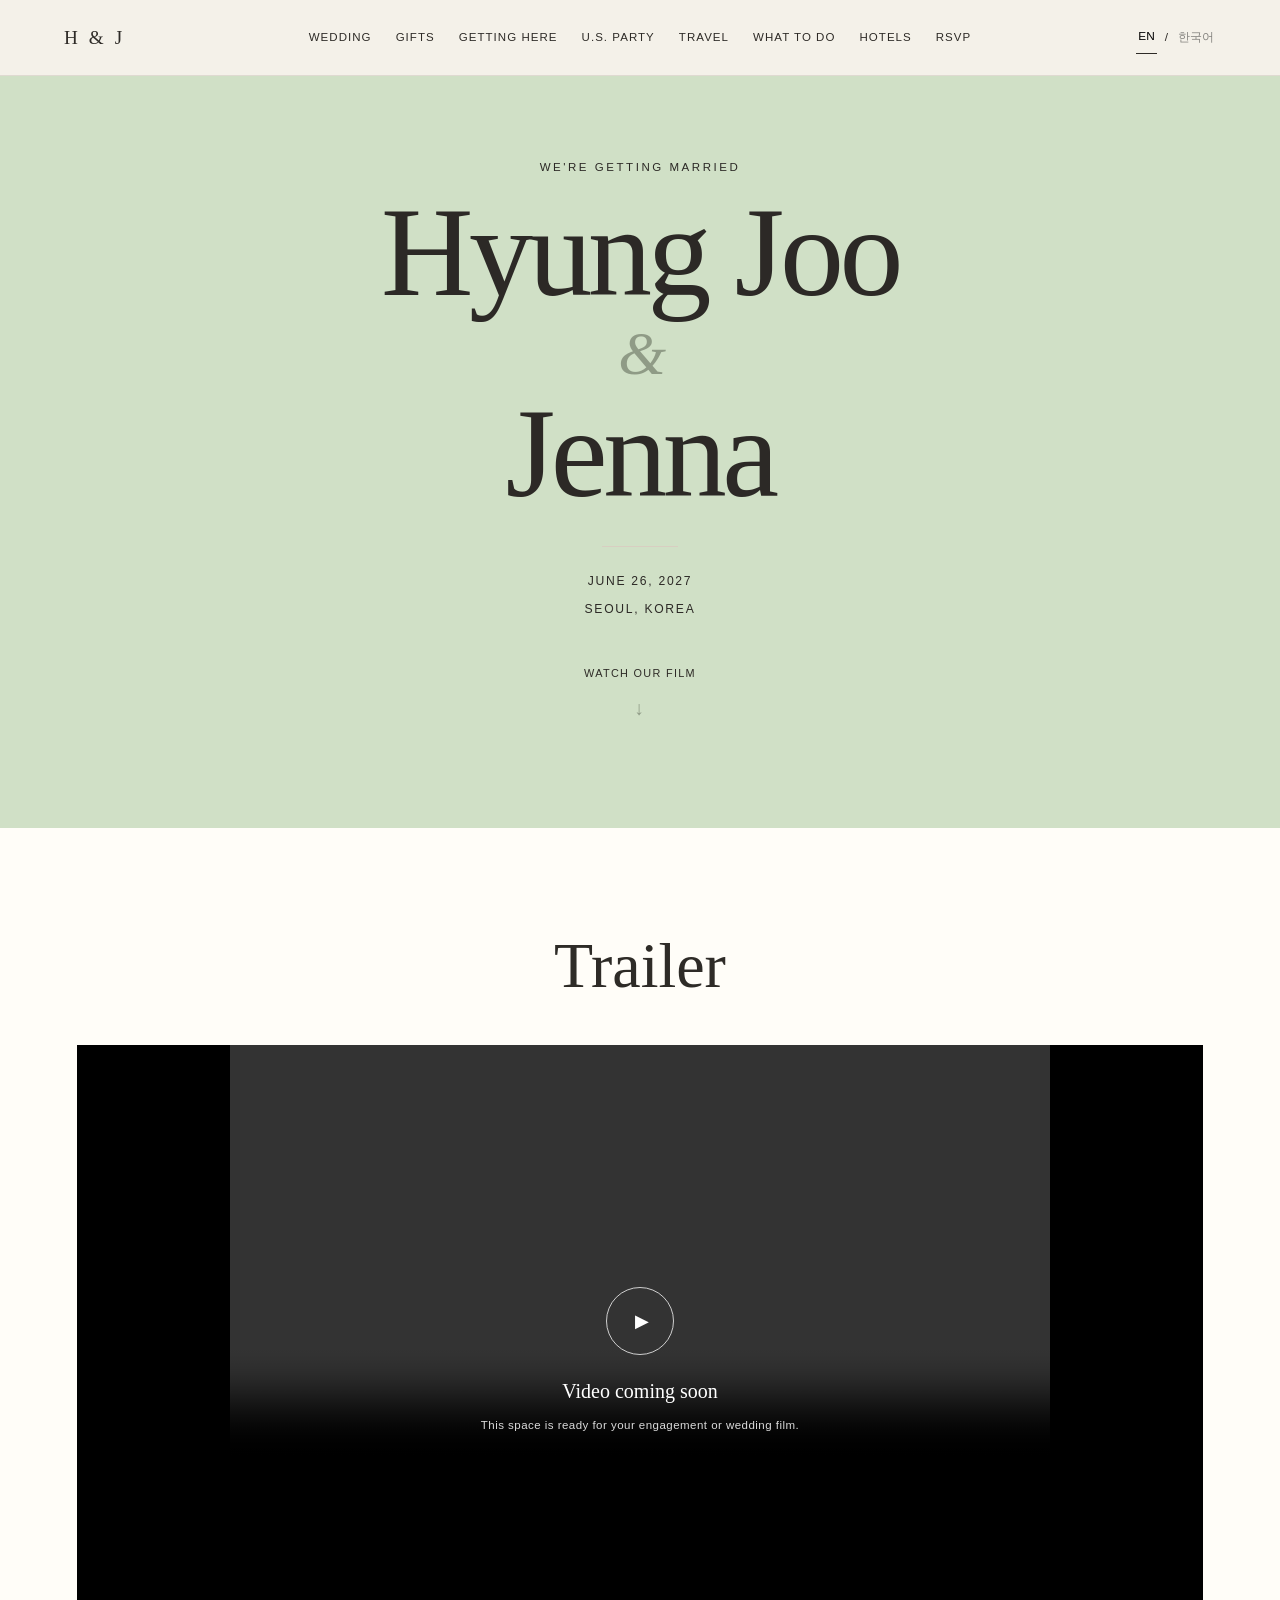
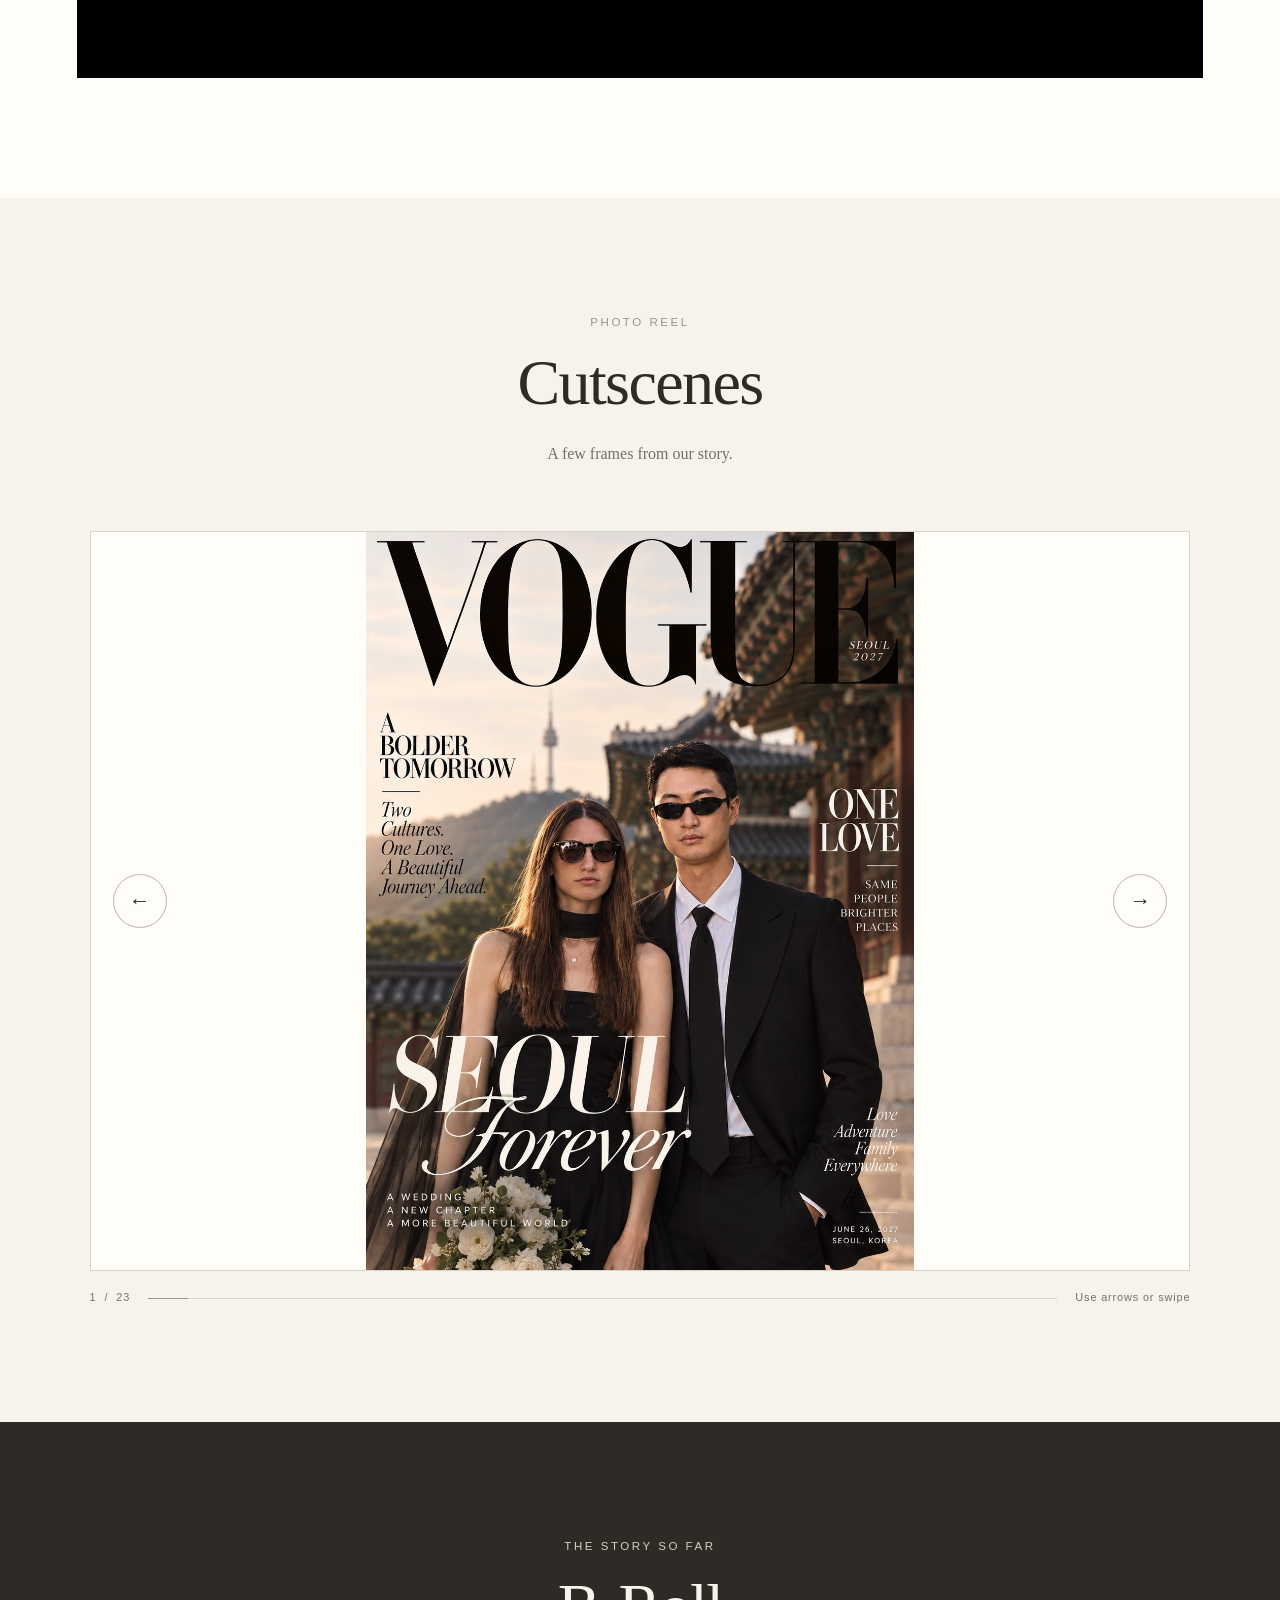
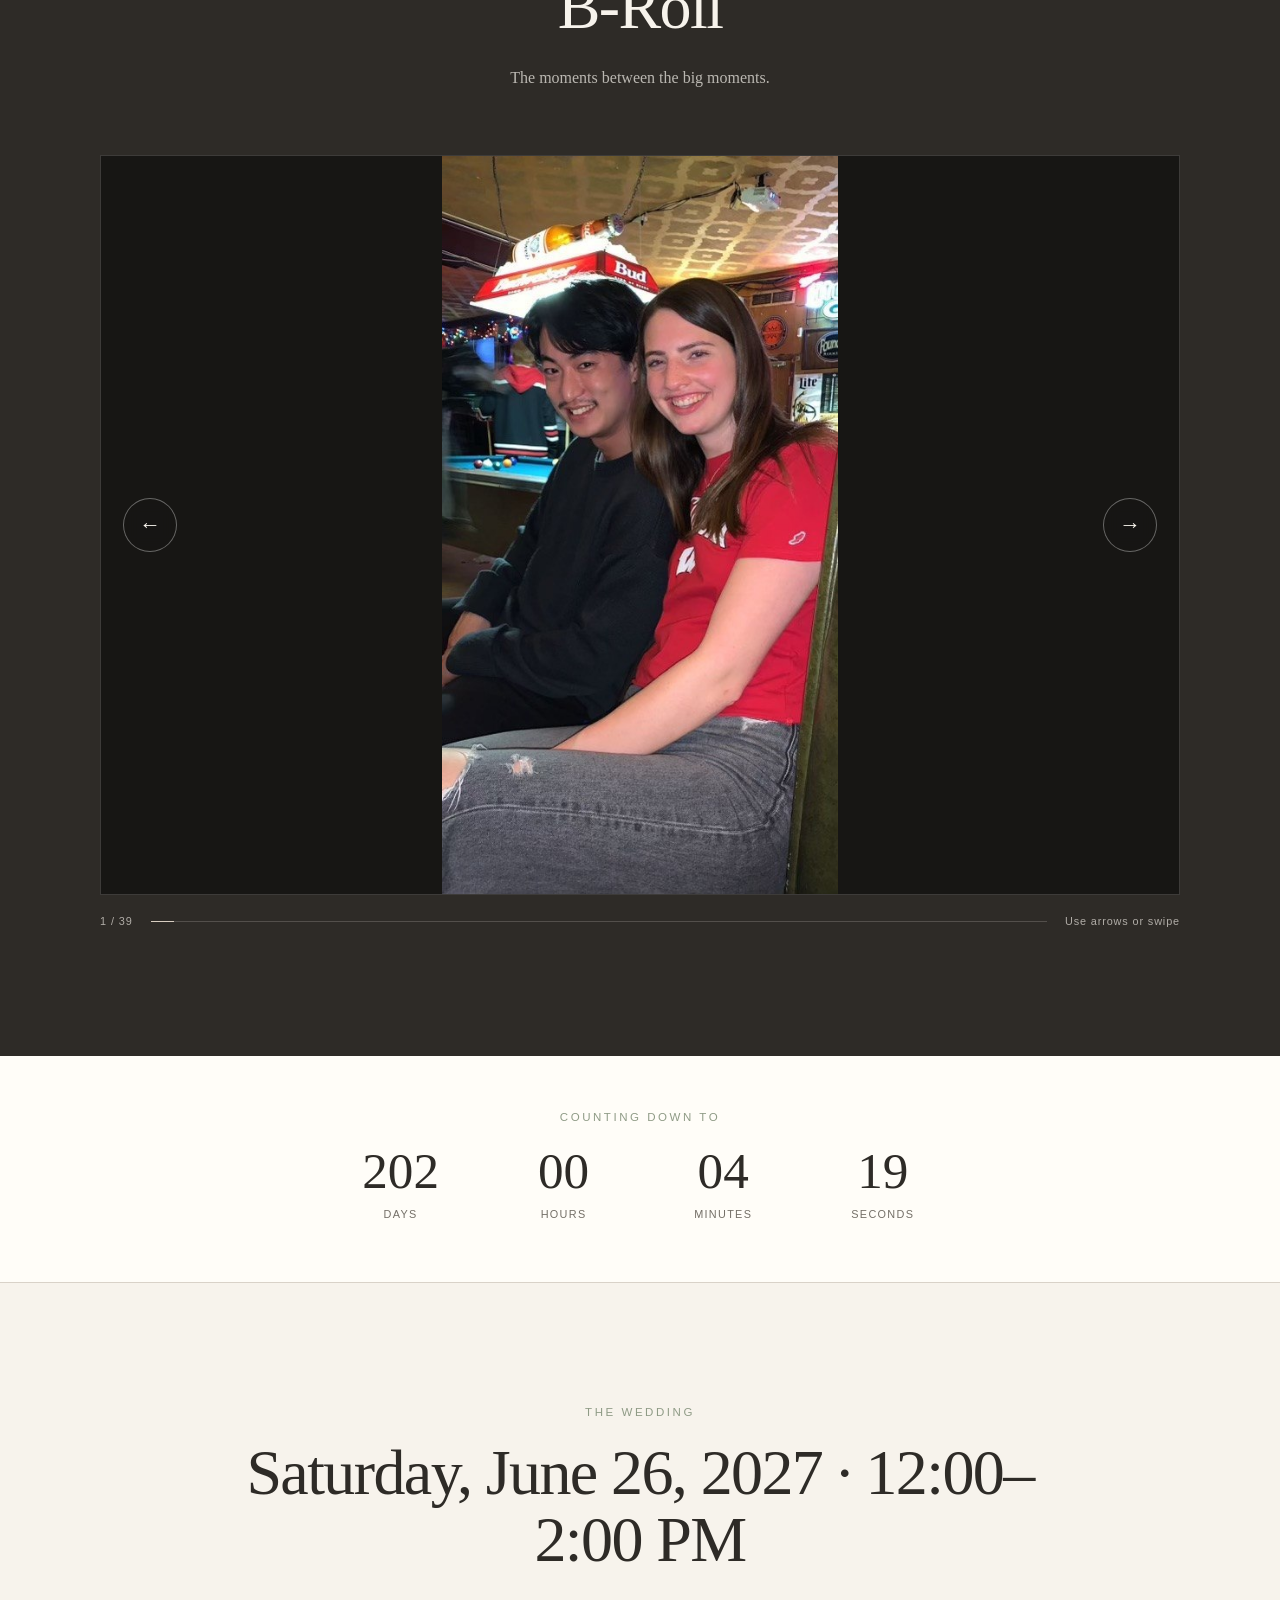
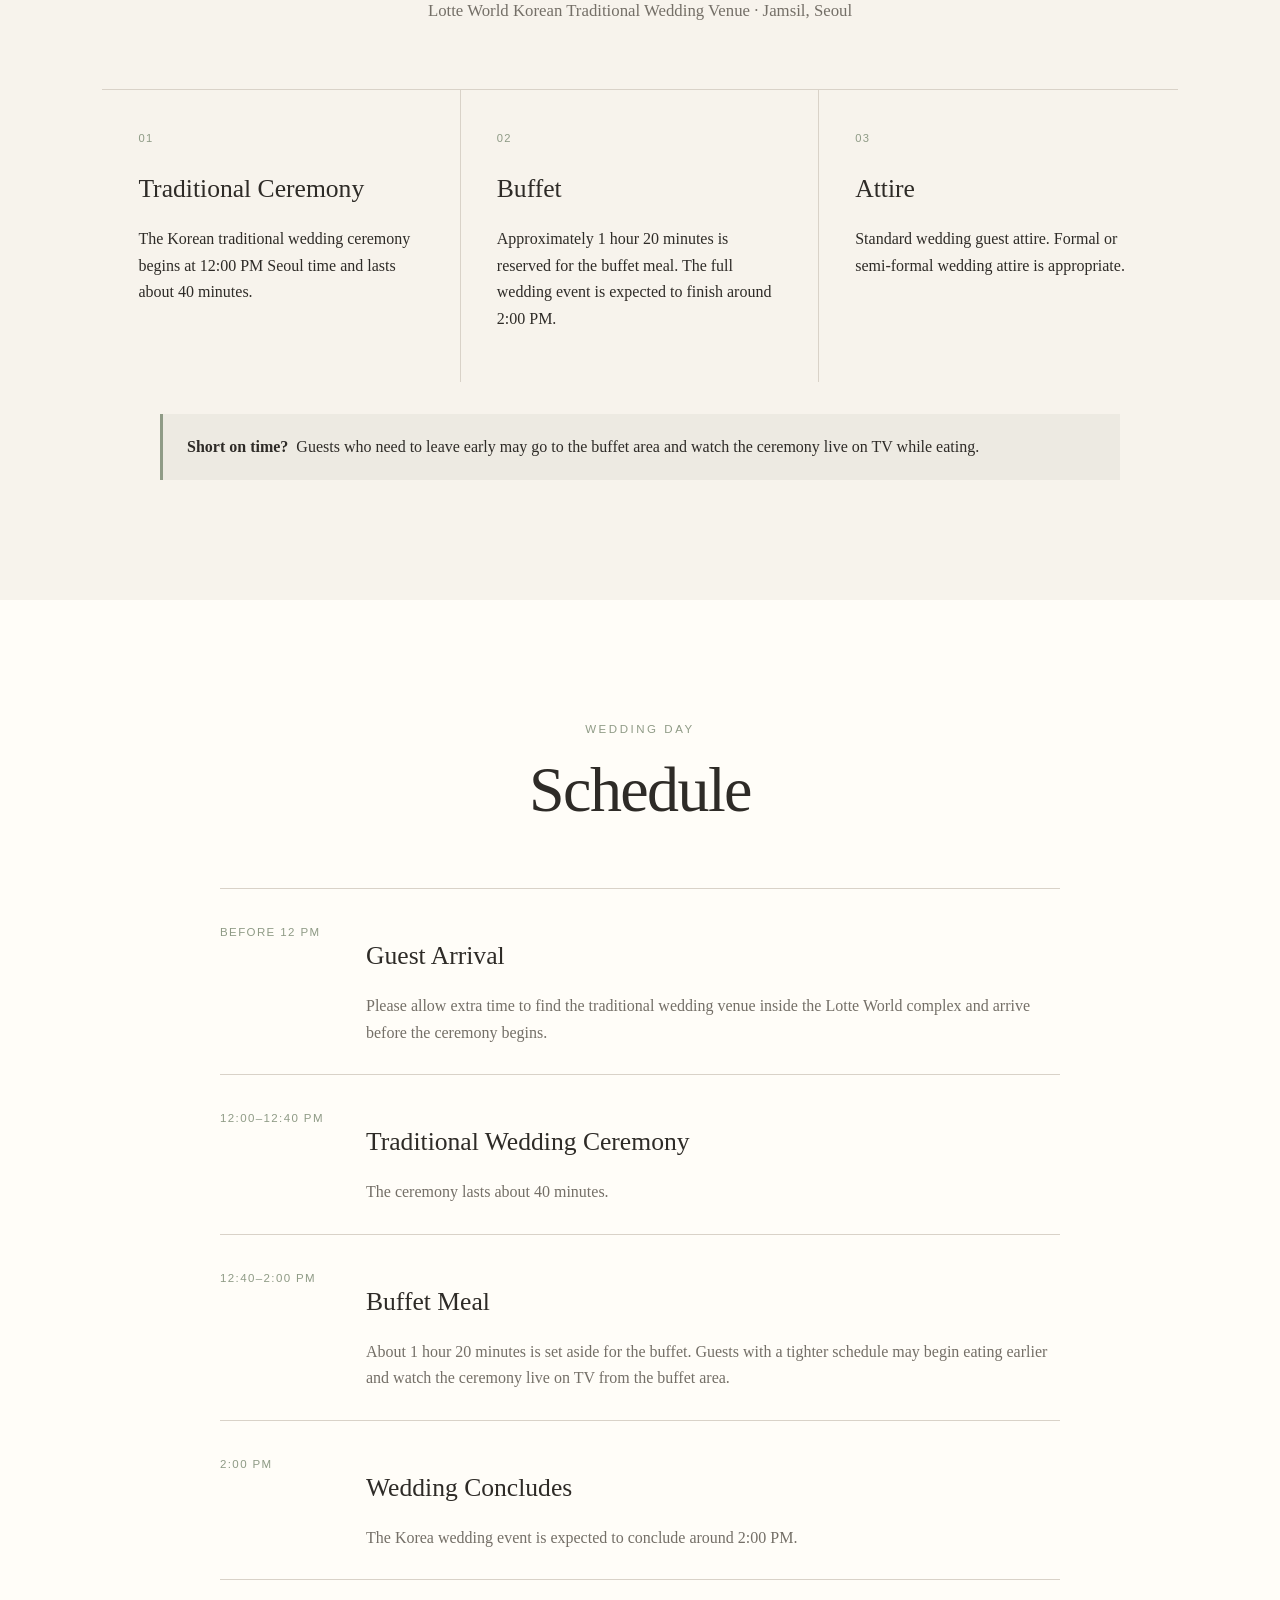
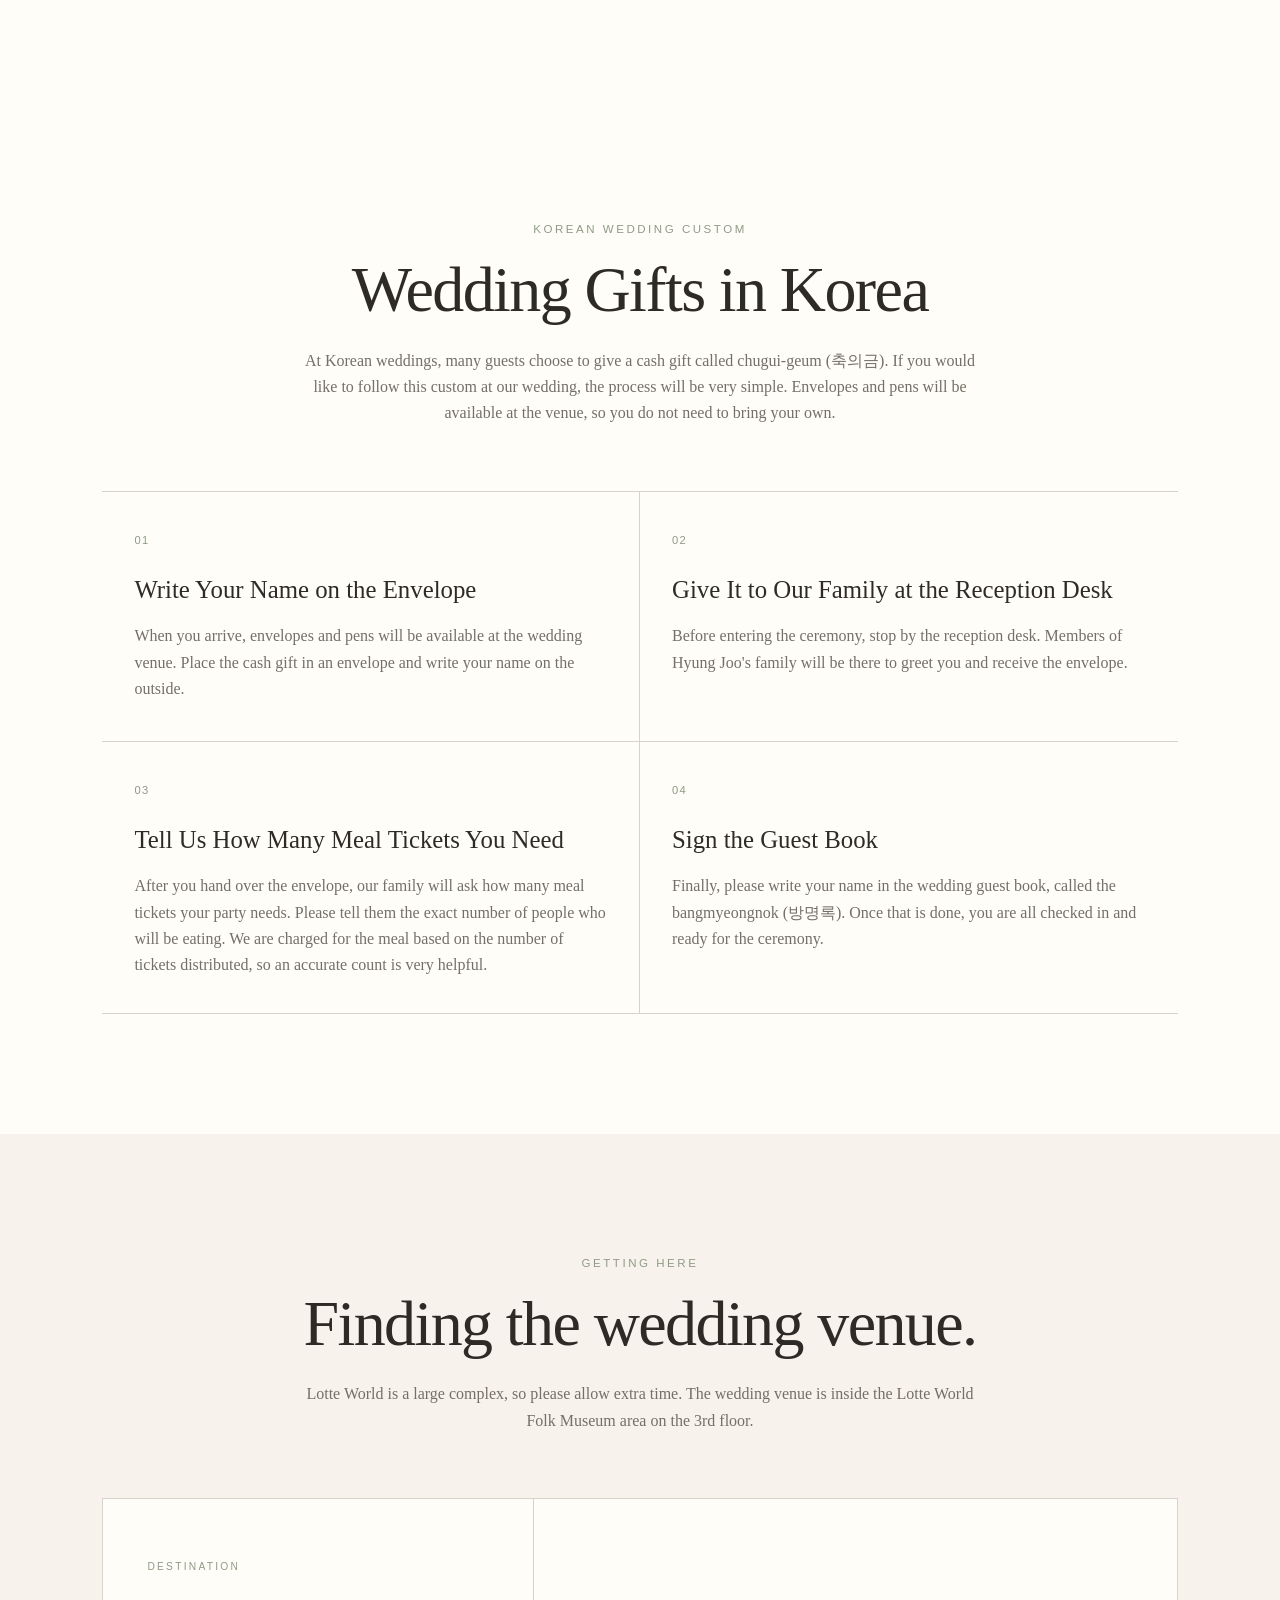
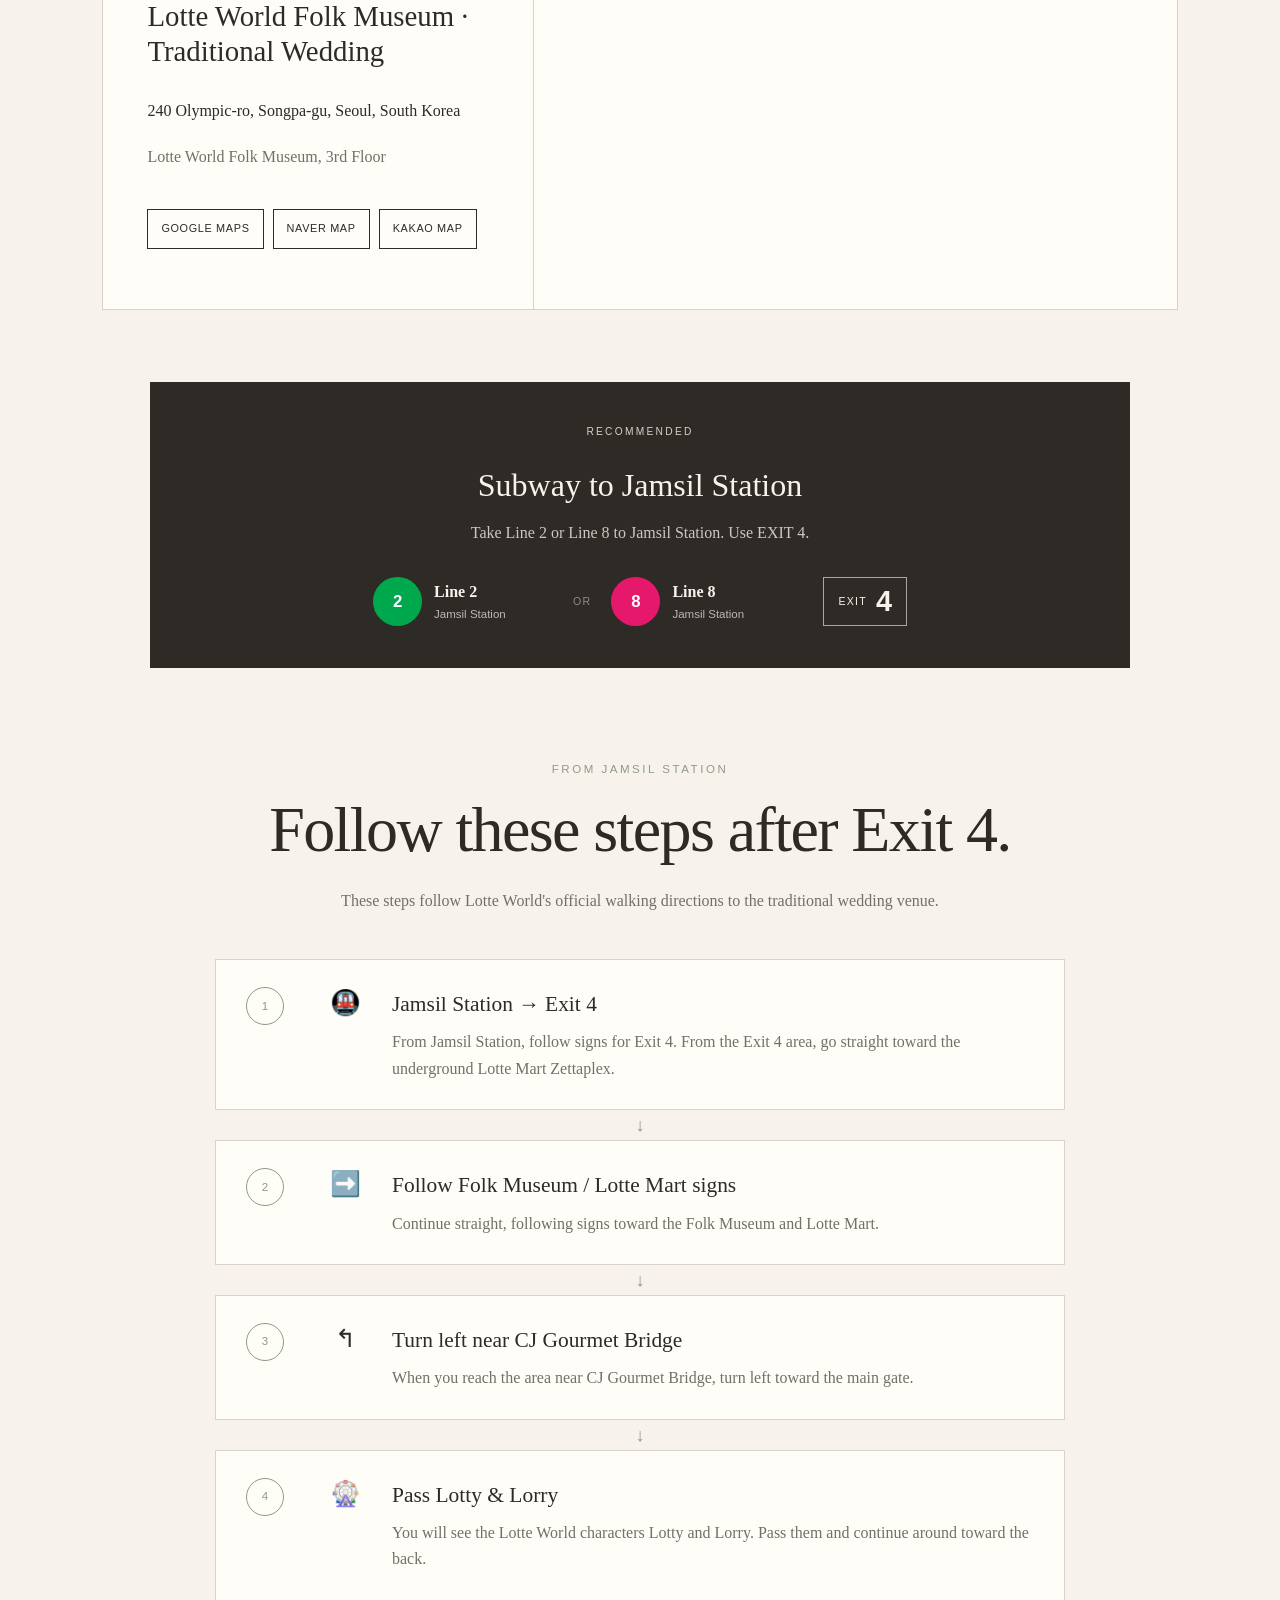
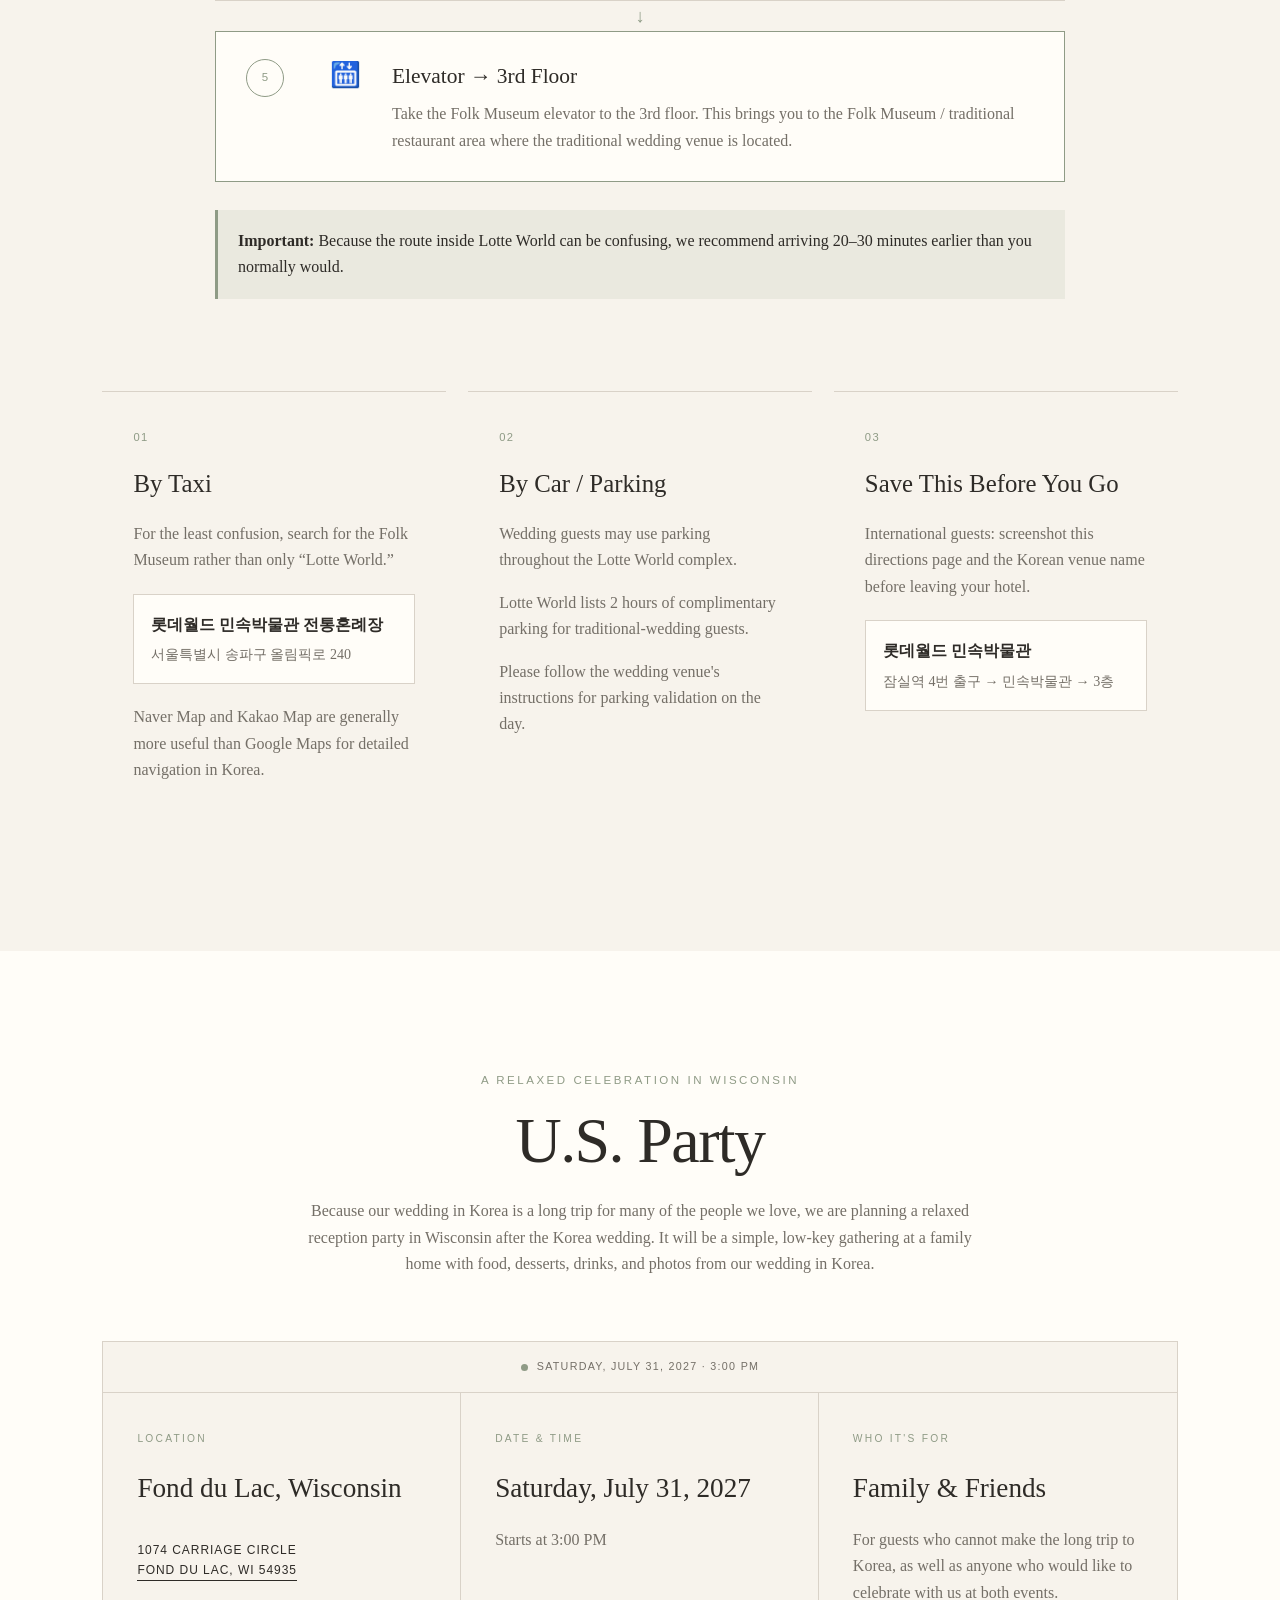
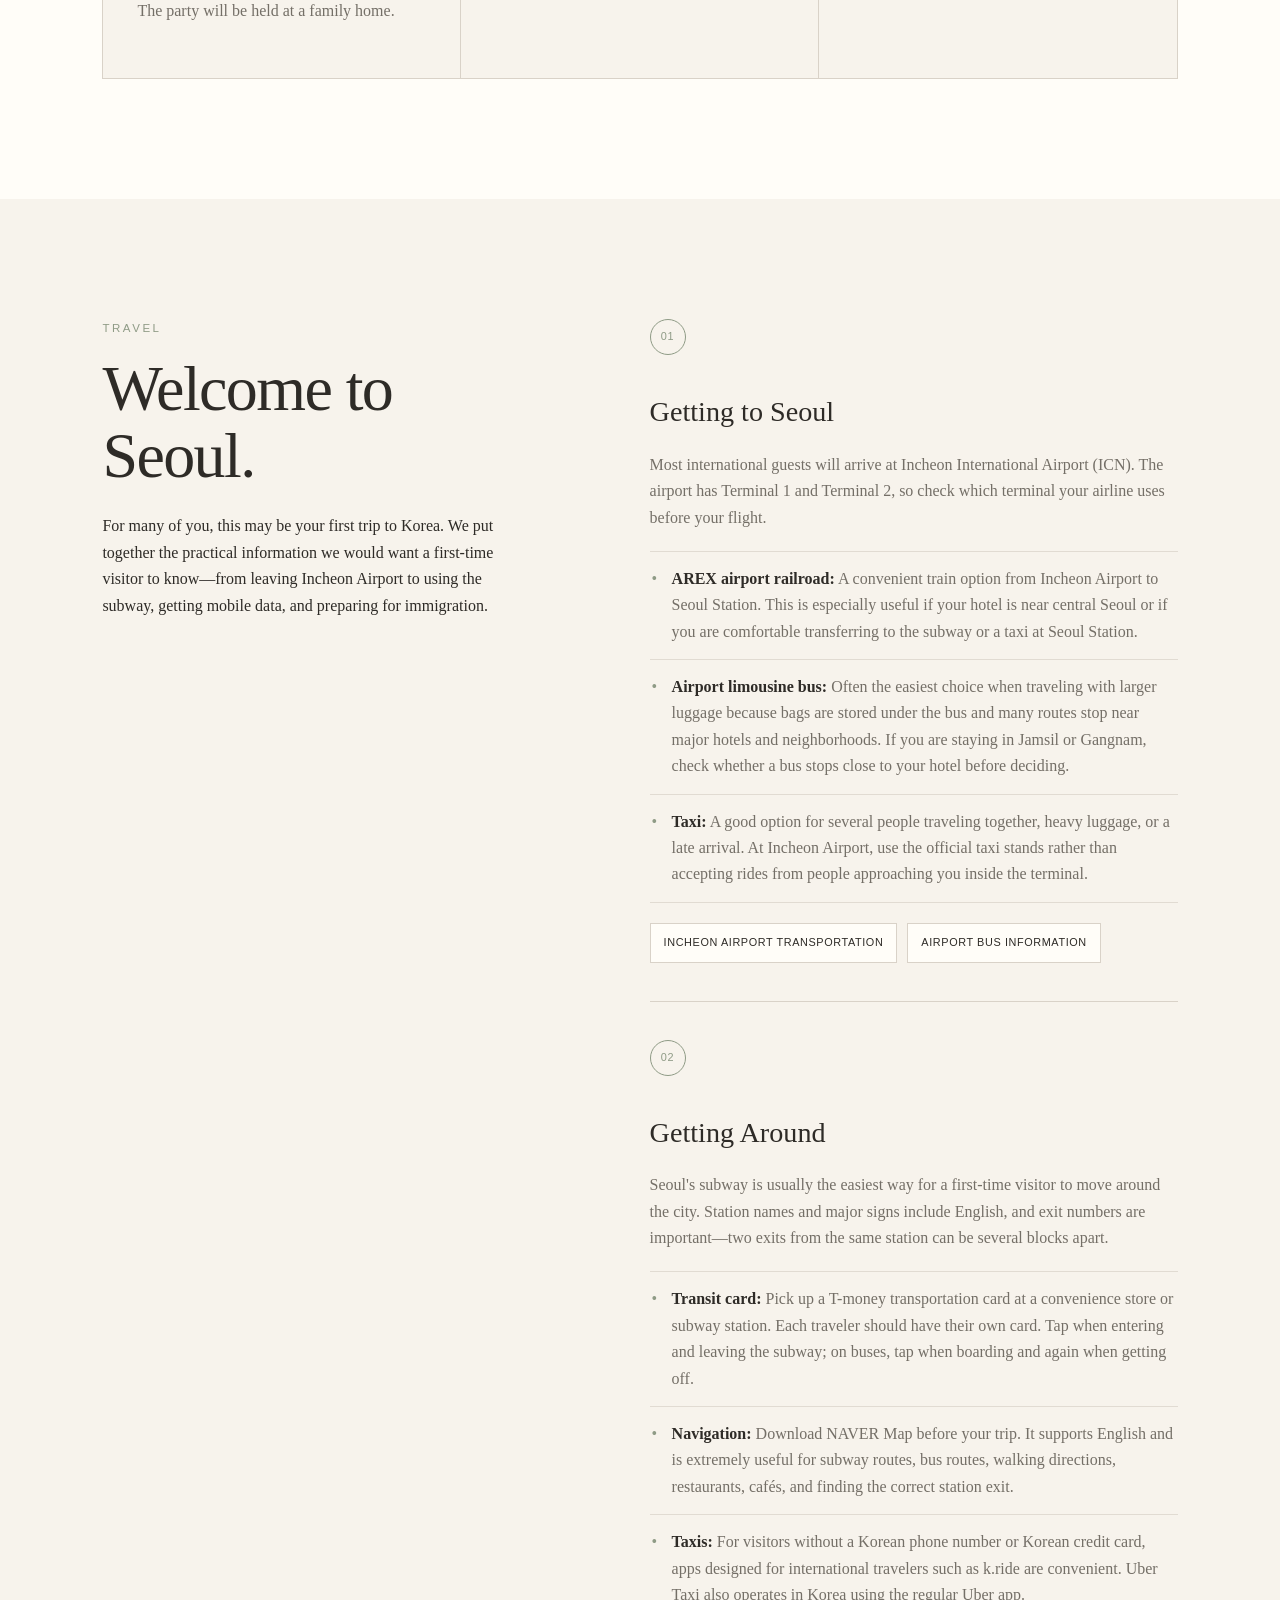
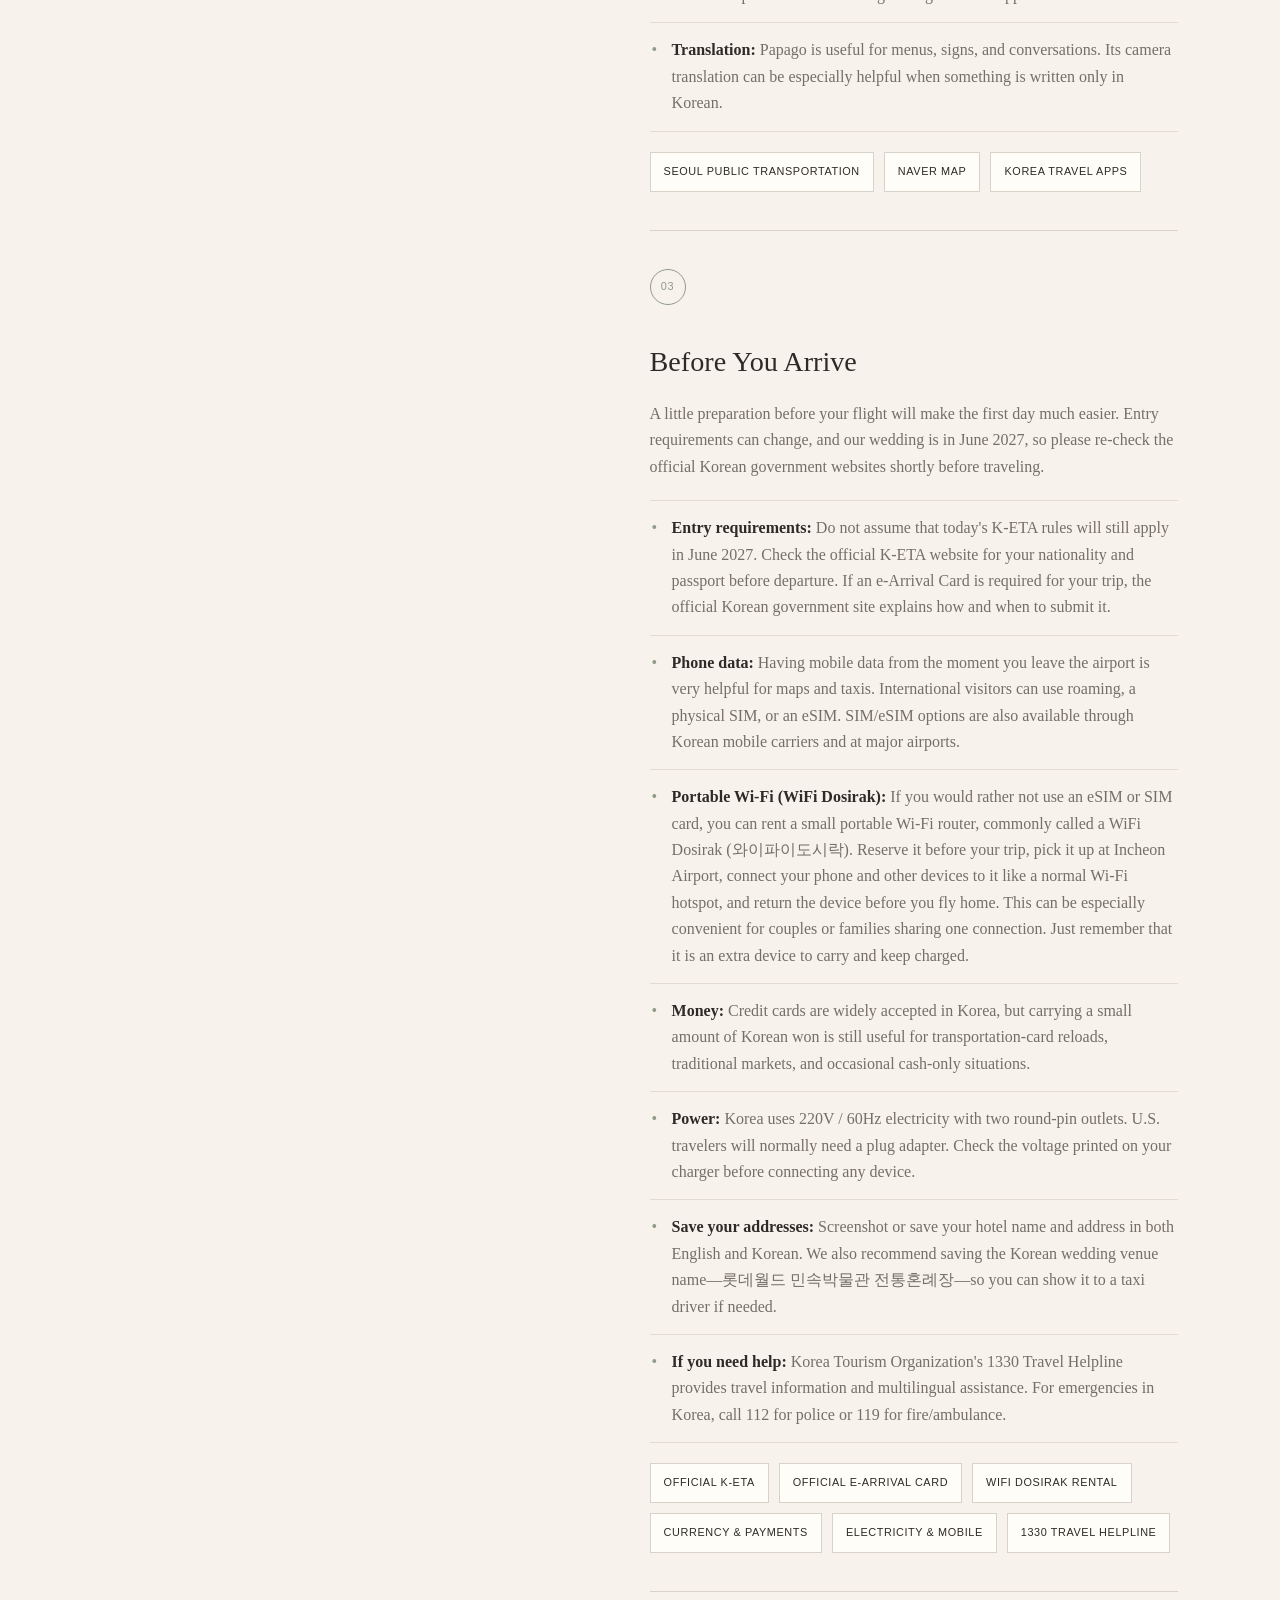
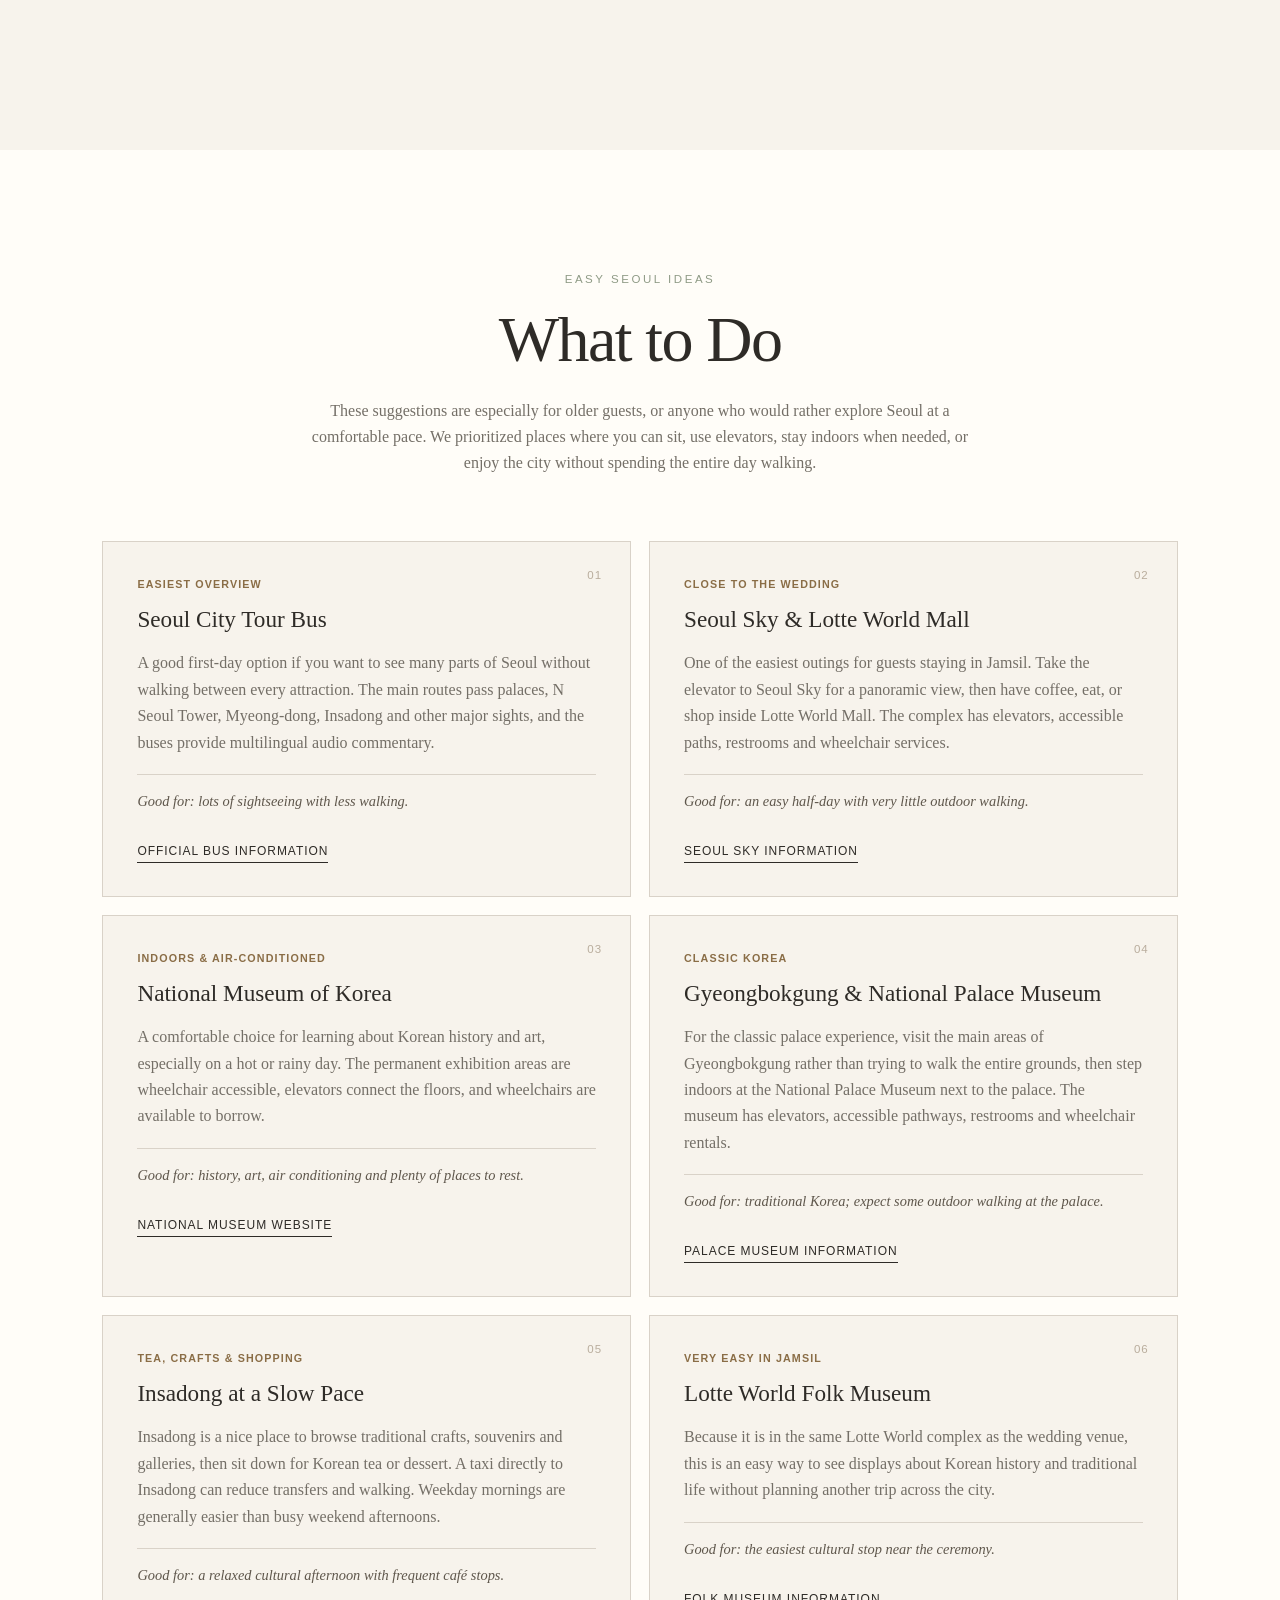
==== commit d8c28511: "Add files via upload" ====
--- a/hyungjooandjenna-wedding-website-v1/index.html
+++ b/hyungjooandjenna-wedding-website-v1/index.html
@@ -1,5 +1,5 @@
 <!DOCTYPE html>
-<!-- BUILD: MAIN-WEDDING-v4.21 | WHAT-TO-DO -->
+<!-- BUILD: MAIN-WEDDING-v4.22 | WHAT-TO-DO-REFINED -->
 <html lang="en">
 <head>
   <meta charset="UTF-8" />
@@ -20,7 +20,7 @@
       <a href="#wedding" data-en="Wedding" data-ko="예식 안내">Wedding</a>
       <a href="#gifts" data-en="Gifts" data-ko="축의금 안내">Gifts</a>
       <a href="#getting-here" data-en="Getting Here" data-ko="오시는 길">Getting Here</a>
-      <a href="#us-reception" data-en="U.S. Reception Party" data-ko="미국 리셉션 파티">U.S. Reception Party</a>
+      <a href="#us-reception" data-en="U.S. Party" data-ko="미국 파티">U.S. Party</a>
       <a href="#travel" data-en="Travel" data-ko="여행 안내">Travel</a>
       <a href="#what-to-do" data-en="What to Do" data-ko="추천 관광">What to Do</a>
       <a href="#hotels" data-en="Hotels" data-ko="호텔">Hotels</a>
@@ -815,8 +815,8 @@
           A RELAXED CELEBRATION IN WISCONSIN
         </p>
 
-        <h2 data-en="U.S. Reception Party" data-ko="미국 리셉션 파티">
-          U.S. Reception Party
+        <h2 data-en="U.S. Party" data-ko="미국 파티">
+          U.S. Party
         </h2>
 
         <p class="section-intro"
@@ -1121,146 +1121,13 @@
           <div class="activity-number">06</div>
           <p class="activity-tag" data-en="VERY EASY IN JAMSIL" data-ko="잠실에서 아주 편하게">VERY EASY IN JAMSIL</p>
           <h3 data-en="Lotte World Folk Museum" data-ko="롯데월드 민속박물관">Lotte World Folk Museum</h3>
-          <p data-en="Because it is in the same Lotte World complex as the wedding venue, this is an easy way to see displays about Korean history and traditional life without planning another trip across the city. The museum lists elevators, accessible paths, restrooms and wheelchair services."
-             data-ko="예식장과 같은 롯데월드 단지 안에 있어 서울 반대편까지 따로 이동하지 않고도 한국 역사와 전통생활 전시를 볼 수 있습니다. 엘리베이터, 이동 편의시설, 화장실, 휠체어 관련 서비스가 마련되어 있습니다.">
-            Because it is in the same Lotte World complex as the wedding venue, this is an easy way to see displays about Korean history and traditional life without planning another trip across the city. The museum lists elevators, accessible paths, restrooms and wheelchair services.
+          <p data-en="Because it is in the same Lotte World complex as the wedding venue, this is an easy way to see displays about Korean history and traditional life without planning another trip across the city."
+             data-ko="예식장과 같은 롯데월드 단지 안에 있어 서울 반대편까지 따로 이동하지 않고도 한국 역사와 전통생활 전시를 볼 수 있습니다.">
+            Because it is in the same Lotte World complex as the wedding venue, this is an easy way to see displays about Korean history and traditional life without planning another trip across the city.
           </p>
           <p class="comfort-note" data-en="Good for: the easiest cultural stop near the ceremony." data-ko="추천: 예식장 근처에서 가장 편하게 즐길 수 있는 문화 일정.">Good for: the easiest cultural stop near the ceremony.</p>
           <a class="text-link" href="https://english.visitseoul.net/attractions/Lotte-World-Folk-Museum_/24171" target="_blank" rel="noopener noreferrer" data-en="Folk Museum Information" data-ko="민속박물관 안내">Folk Museum Information</a>
         </article>
-      </div>
-
-      <div class="accessibility-callout">
-        <div>
-          <p class="eyebrow small" data-en="NEED A LITTLE EXTRA HELP?" data-ko="이동에 도움이 필요하신가요?">NEED A LITTLE EXTRA HELP?</p>
-          <h3 data-en="Seoul Danurim Accessible Tourism" data-ko="서울다누림 관광센터">Seoul Danurim Accessible Tourism</h3>
-          <p data-en="Seoul operates a tourism service specifically for older travelers, people with disabilities and others who need easier mobility. It provides accessible-tourism information and, depending on eligibility and reservation, services such as accessible vehicles and travel-aid rentals. Check the current details before your 2027 trip."
-             data-ko="서울시는 어르신, 장애인 등 이동 편의가 필요한 여행자를 위한 관광 서비스를 운영하고 있습니다. 무장애 관광 정보와 함께 이용 조건 및 예약에 따라 이동지원 차량, 여행 보조기기 대여 등의 서비스를 제공합니다. 2027년 여행 전 최신 이용 정보를 확인해 주세요.">
-            Seoul operates a tourism service specifically for older travelers, people with disabilities and others who need easier mobility. It provides accessible-tourism information and, depending on eligibility and reservation, services such as accessible vehicles and travel-aid rentals. Check the current details before your 2027 trip.
-          </p>
-        </div>
-        <a class="accessibility-button" href="https://www.seouldanurim.net/en/" target="_blank" rel="noopener noreferrer" data-en="Visit Seoul Danurim" data-ko="서울다누림 바로가기">Visit Seoul Danurim</a>
-      </div>
-
-      <p class="what-to-do-note"
-         data-en="A note for 2027: attraction hours, routes, admission prices and accessibility services can change. Please check the linked official pages shortly before your trip."
-         data-ko="2027년 여행 안내: 운영시간, 노선, 입장료와 이동 편의 서비스는 변경될 수 있으므로 여행 직전에 연결된 공식 페이지에서 최신 정보를 확인해 주세요.">
-        A note for 2027: attraction hours, routes, admission prices and accessibility services can change. Please check the linked official pages shortly before your trip.
-      </p>
-    </section>
-
-    <section id="hotels" class="section alt-section">
-      <div class="section-heading">
-        <p class="eyebrow" data-en="WHERE TO STAY" data-ko="숙박 안내">WHERE TO STAY</p>
-        <h2 data-en="Hotels" data-ko="호텔 추천">Hotels</h2>
-        <p class="section-intro"
-           data-en="We put together hotel options in Jamsil and Gangnam at two general price levels. Jamsil is the easiest choice for staying close to the ceremony, while Gangnam is convenient for dining, shopping, and getting around Seoul."
-           data-ko="잠실과 강남 지역의 호텔을 두 가지 가격대로 정리했습니다. 잠실은 혼례식장과 가까워 가장 편리하고, 강남은 식사·쇼핑·서울 이동에 편리합니다.">
-          We put together hotel options in Jamsil and Gangnam at two general price levels. Jamsil is the easiest choice for staying close to the ceremony, while Gangnam is convenient for dining, shopping, and getting around Seoul.
-        </p>
-        <p class="hotel-price-note"
-           data-en="Prices below are typical nightly estimates from our planning list and may change by booking date."
-           data-ko="아래 가격은 계획 당시의 일반적인 1박 예상 가격이며 예약 시점에 따라 달라질 수 있습니다.">
-          Prices below are typical nightly estimates from our planning list and may change by booking date.
-        </p>
-      </div>
-
-      <div class="hotel-area">
-        <div class="hotel-area-heading">
-          <div>
-            <p class="eyebrow small" data-en="CLOSEST TO THE CEREMONY" data-ko="혼례식장과 가장 가까운 지역">CLOSEST TO THE CEREMONY</p>
-            <h3 data-en="Jamsil" data-ko="잠실">Jamsil</h3>
-          </div>
-          <p data-en="Best for guests who want the simplest trip to the Lotte World ceremony venue."
-             data-ko="롯데월드 혼례식장까지 가장 편하게 이동하고 싶은 하객에게 추천합니다.">
-            Best for guests who want the simplest trip to the Lotte World ceremony venue.
-          </p>
-        </div>
-
-        <div class="hotel-table-wrap">
-          <table class="hotel-table">
-            <thead>
-              <tr>
-                <th data-en="Hotel" data-ko="호텔">Hotel</th>
-                <th data-en="Typical Price" data-ko="예상 가격">Typical Price</th>
-                <th data-en="To Lotte World" data-ko="롯데월드까지">To Lotte World</th>
-                <th data-en="Notes" data-ko="특징">Notes</th>
-              </tr>
-            </thead>
-            <tbody>
-              <tr class="hotel-tier-row">
-                  <td colspan="4">
-                    <span data-en="$200–400 / night" data-ko="1박 $200–400">$200–400 / night</span>
-                  </td>
-                </tr>
-<tr>
-              <td class="hotel-name"><a class="hotel-booking-link" href="https://www.booking.com/searchresults.html?ss=Lotte+Hotel+World%2C+Seoul%2C+South+Korea&lang=en-us&selected_currency=USD" target="_blank" rel="noopener noreferrer" aria-label="Book Lotte Hotel World">Lotte Hotel World<span aria-hidden="true"> ↗</span></a></td>
-              <td>$250–350</td>
-              <td><span data-en="Same building" data-ko="같은 건물">Same building</span></td>
-              <td><span data-en="Most convenient" data-ko="가장 편리함">Most convenient</span></td>
-            </tr>
-<tr>
-              <td class="hotel-name"><a class="hotel-booking-link" href="https://www.booking.com/searchresults.html?ss=Sofitel+Ambassador+Seoul%2C+Seoul%2C+South+Korea&lang=en-us&selected_currency=USD" target="_blank" rel="noopener noreferrer" aria-label="Book Sofitel Ambassador Seoul">Sofitel Ambassador Seoul<span aria-hidden="true"> ↗</span></a></td>
-              <td>$280–380</td>
-              <td><span data-en="10 min walk" data-ko="도보 10분">10 min walk</span></td>
-              <td><span data-en="Luxury, lake views" data-ko="럭셔리, 호수 전망">Luxury, lake views</span></td>
-            </tr>
-<tr>
-              <td class="hotel-name"><a class="hotel-booking-link" href="https://www.booking.com/searchresults.html?ss=Hotel+ParkHabio%2C+Seoul%2C+South+Korea&lang=en-us&selected_currency=USD" target="_blank" rel="noopener noreferrer" aria-label="Book Hotel ParkHabio">Hotel ParkHabio<span aria-hidden="true"> ↗</span></a></td>
-              <td>$200–260</td>
-              <td><span data-en="10–15 min taxi" data-ko="택시 10–15분">10–15 min taxi</span></td>
-              <td><span data-en="Spacious rooms" data-ko="넓은 객실">Spacious rooms</span></td>
-            </tr>
-<tr>
-              <td class="hotel-name"><a class="hotel-booking-link" href="https://www.booking.com/searchresults.html?ss=The+Classic+500+Pentaz+Executive+Residence%2C+Seoul%2C+South+Korea&lang=en-us&selected_currency=USD" target="_blank" rel="noopener noreferrer" aria-label="Book The Classic 500 Pentaz Executive Residence">The Classic 500 Pentaz Executive Residence<span aria-hidden="true"> ↗</span></a></td>
-              <td>$220–320</td>
-              <td><span data-en="15 min taxi" data-ko="택시 15분">15 min taxi</span></td>
-              <td><span data-en="Apartment-style suites" data-ko="레지던스형 스위트">Apartment-style suites</span></td>
-            </tr>
-<tr>
-              <td class="hotel-name"><a class="hotel-booking-link" href="https://www.booking.com/searchresults.html?ss=Vista+Walkerhill+Seoul%2C+Seoul%2C+South+Korea&lang=en-us&selected_currency=USD" target="_blank" rel="noopener noreferrer" aria-label="Book Vista Walkerhill Seoul">Vista Walkerhill Seoul<span aria-hidden="true"> ↗</span></a></td>
-              <td>$280–380</td>
-              <td><span data-en="15–20 min taxi" data-ko="택시 15–20분">15–20 min taxi</span></td>
-              <td><span data-en="Luxury riverside" data-ko="한강변 럭셔리">Luxury riverside</span></td>
-            </tr>
-<tr class="hotel-tier-row">
-                  <td colspan="4">
-                    <span data-en="Under $200 / night" data-ko="1박 $200 미만">Under $200 / night</span>
-                  </td>
-                </tr>
-<tr>
-              <td class="hotel-name"><a class="hotel-booking-link" href="https://www.booking.com/searchresults.html?ss=Rosana+Hotel%2C+Seoul%2C+South+Korea&lang=en-us&selected_currency=USD" target="_blank" rel="noopener noreferrer" aria-label="Book Rosana Hotel">Rosana Hotel<span aria-hidden="true"> ↗</span></a></td>
-              <td>$110–170</td>
-              <td><span data-en="10 min walk" data-ko="도보 10분">10 min walk</span></td>
-              <td><span data-en="Best value" data-ko="가성비 우수">Best value</span></td>
-            </tr>
-<tr>
-              <td class="hotel-name"><a class="hotel-booking-link" href="https://www.booking.com/searchresults.html?ss=Hotel+Infini%2C+Seoul%2C+South+Korea&lang=en-us&selected_currency=USD" target="_blank" rel="noopener noreferrer" aria-label="Book Hotel Infini">Hotel Infini<span aria-hidden="true"> ↗</span></a></td>
-              <td>$90–170</td>
-              <td><span data-en="10 min walk" data-ko="도보 10분">10 min walk</span></td>
-              <td><span data-en="Excellent location" data-ko="위치 우수">Excellent location</span></td>
-            </tr>
-<tr>
-              <td class="hotel-name"><a class="hotel-booking-link" href="https://www.booking.com/searchresults.html?ss=Delight+Hotel+Jamsil%2C+Seoul%2C+South+Korea&lang=en-us&selected_currency=USD" target="_blank" rel="noopener noreferrer" aria-label="Book Delight Hotel Jamsil">Delight Hotel Jamsil<span aria-hidden="true"> ↗</span></a></td>
-              <td>$80–140</td>
-              <td><span data-en="15 min walk" data-ko="도보 15분">15 min walk</span></td>
-              <td><span data-en="Budget-friendly" data-ko="합리적인 가격">Budget-friendly</span></td>
-            </tr>
-<tr>
-              <td class="hotel-name"><a class="hotel-booking-link" href="https://www.booking.com/searchresults.html?ss=Pharos+Hotel%2C+Seoul%2C+South+Korea&lang=en-us&selected_currency=USD" target="_blank" rel="noopener noreferrer" aria-label="Book Pharos Hotel">Pharos Hotel<span aria-hidden="true"> ↗</span></a></td>
-              <td>$100–160</td>
-              <td><span data-en="5 min taxi" data-ko="택시 5분">5 min taxi</span></td>
-              <td><span data-en="Business hotel" data-ko="비즈니스 호텔">Business hotel</span></td>
-            </tr>
-<tr>
-              <td class="hotel-name"><a class="hotel-booking-link" href="https://www.booking.com/searchresults.html?ss=Jamsil+Stay+Hotel%2C+Seoul%2C+South+Korea&lang=en-us&selected_currency=USD" target="_blank" rel="noopener noreferrer" aria-label="Book Jamsil Stay Hotel">Jamsil Stay Hotel<span aria-hidden="true"> ↗</span></a></td>
-              <td>$80–140</td>
-              <td><span data-en="10 min taxi" data-ko="택시 10분">10 min taxi</span></td>
-              <td><span data-en="Affordable" data-ko="경제적">Affordable</span></td>
-            </tr>
-            </tbody>
-          </table>
-        </div>
       </div>
 
       <div class="hotel-area">
@@ -1388,9 +1255,9 @@
           <span class="rsvp-choice-action" data-en="Select →" data-ko="선택하기 →">Select →</span>
         </button>
 
-        <button class="rsvp-choice" type="button" data-rsvp-choice="U.S. Reception Party">
+        <button class="rsvp-choice" type="button" data-rsvp-choice="U.S. Party">
           <span class="rsvp-choice-number">02</span>
-          <strong data-en="U.S. Reception Party" data-ko="미국 리셉션 파티">U.S. Reception Party</strong>
+          <strong data-en="U.S. Party" data-ko="미국 파티">U.S. Party</strong>
           <small data-en="July 31, 2027 · 3:00 PM · Fond du Lac" data-ko="2027년 7월 31일 · 오후 3:00 · 폰듀락">July 31, 2027 · 3:00 PM · Fond du Lac</small>
           <span class="rsvp-choice-action" data-en="Select →" data-ko="선택하기 →">Select →</span>
         </button>
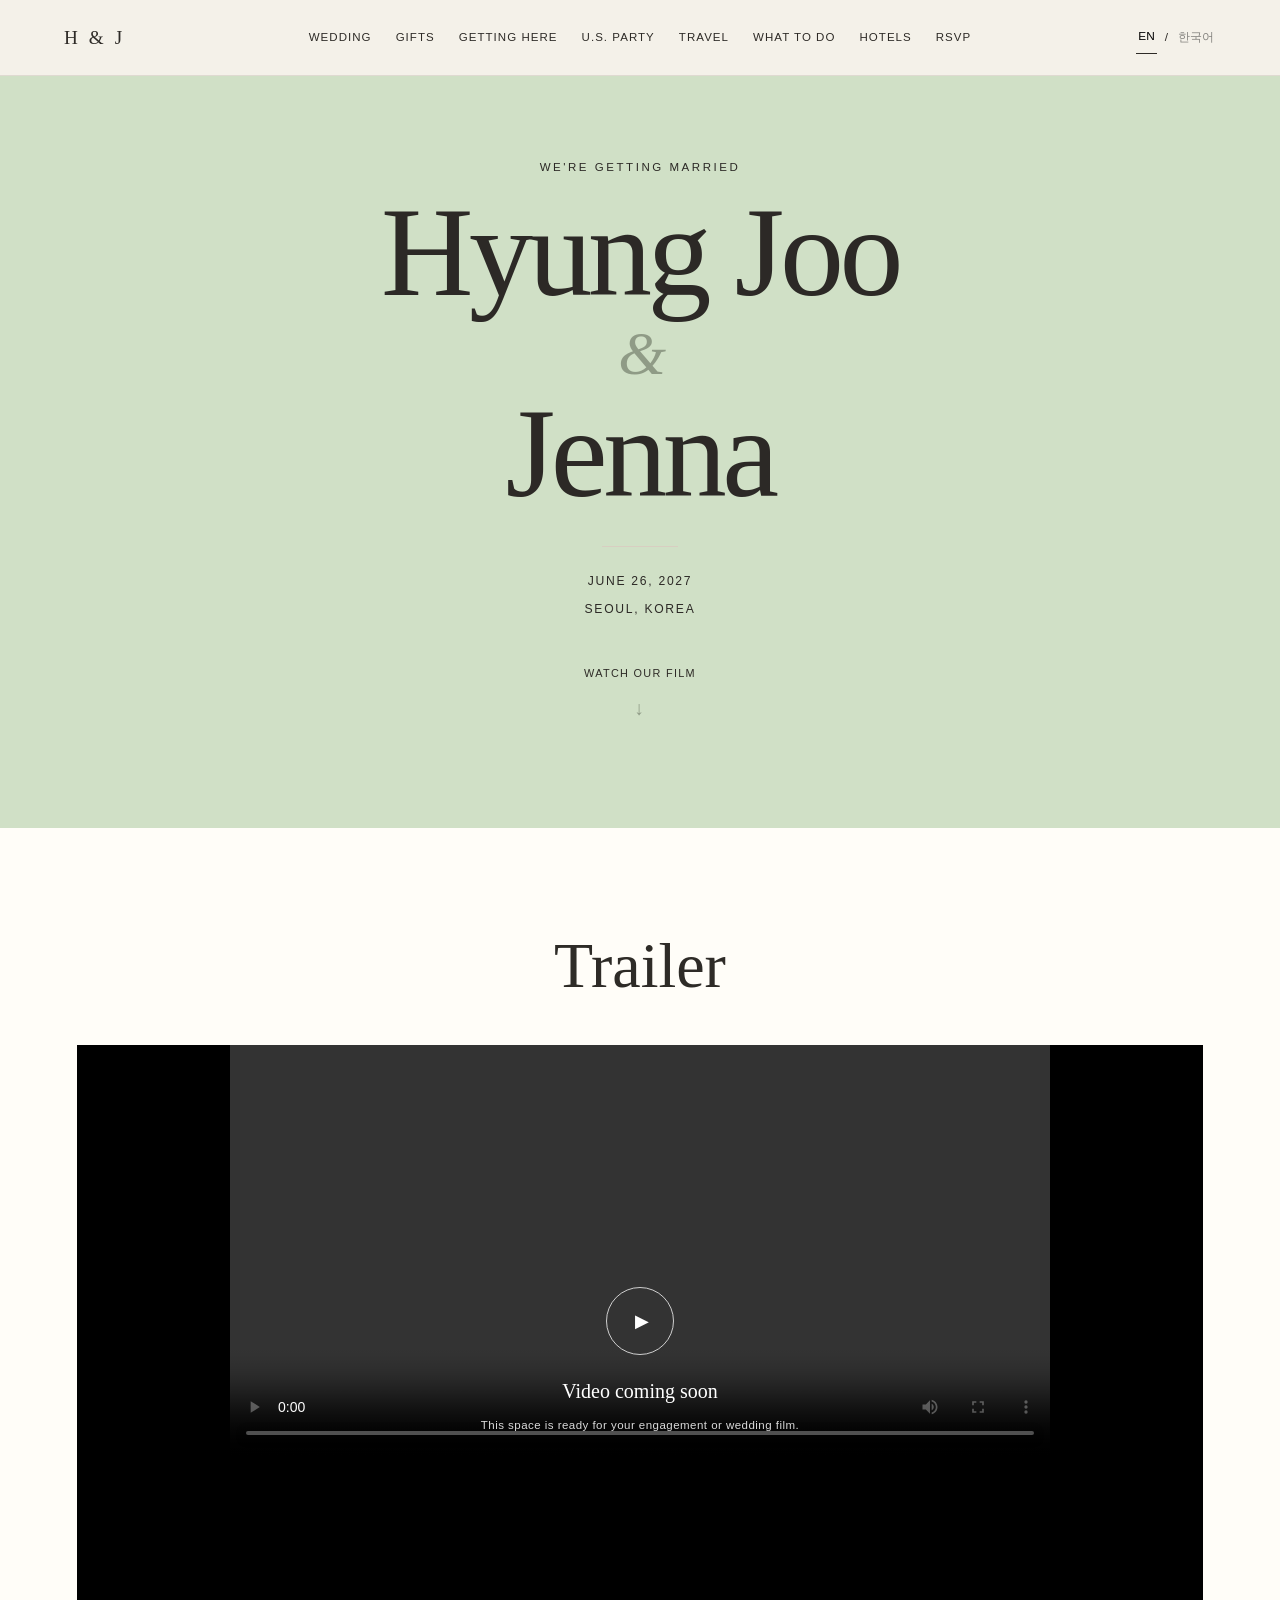
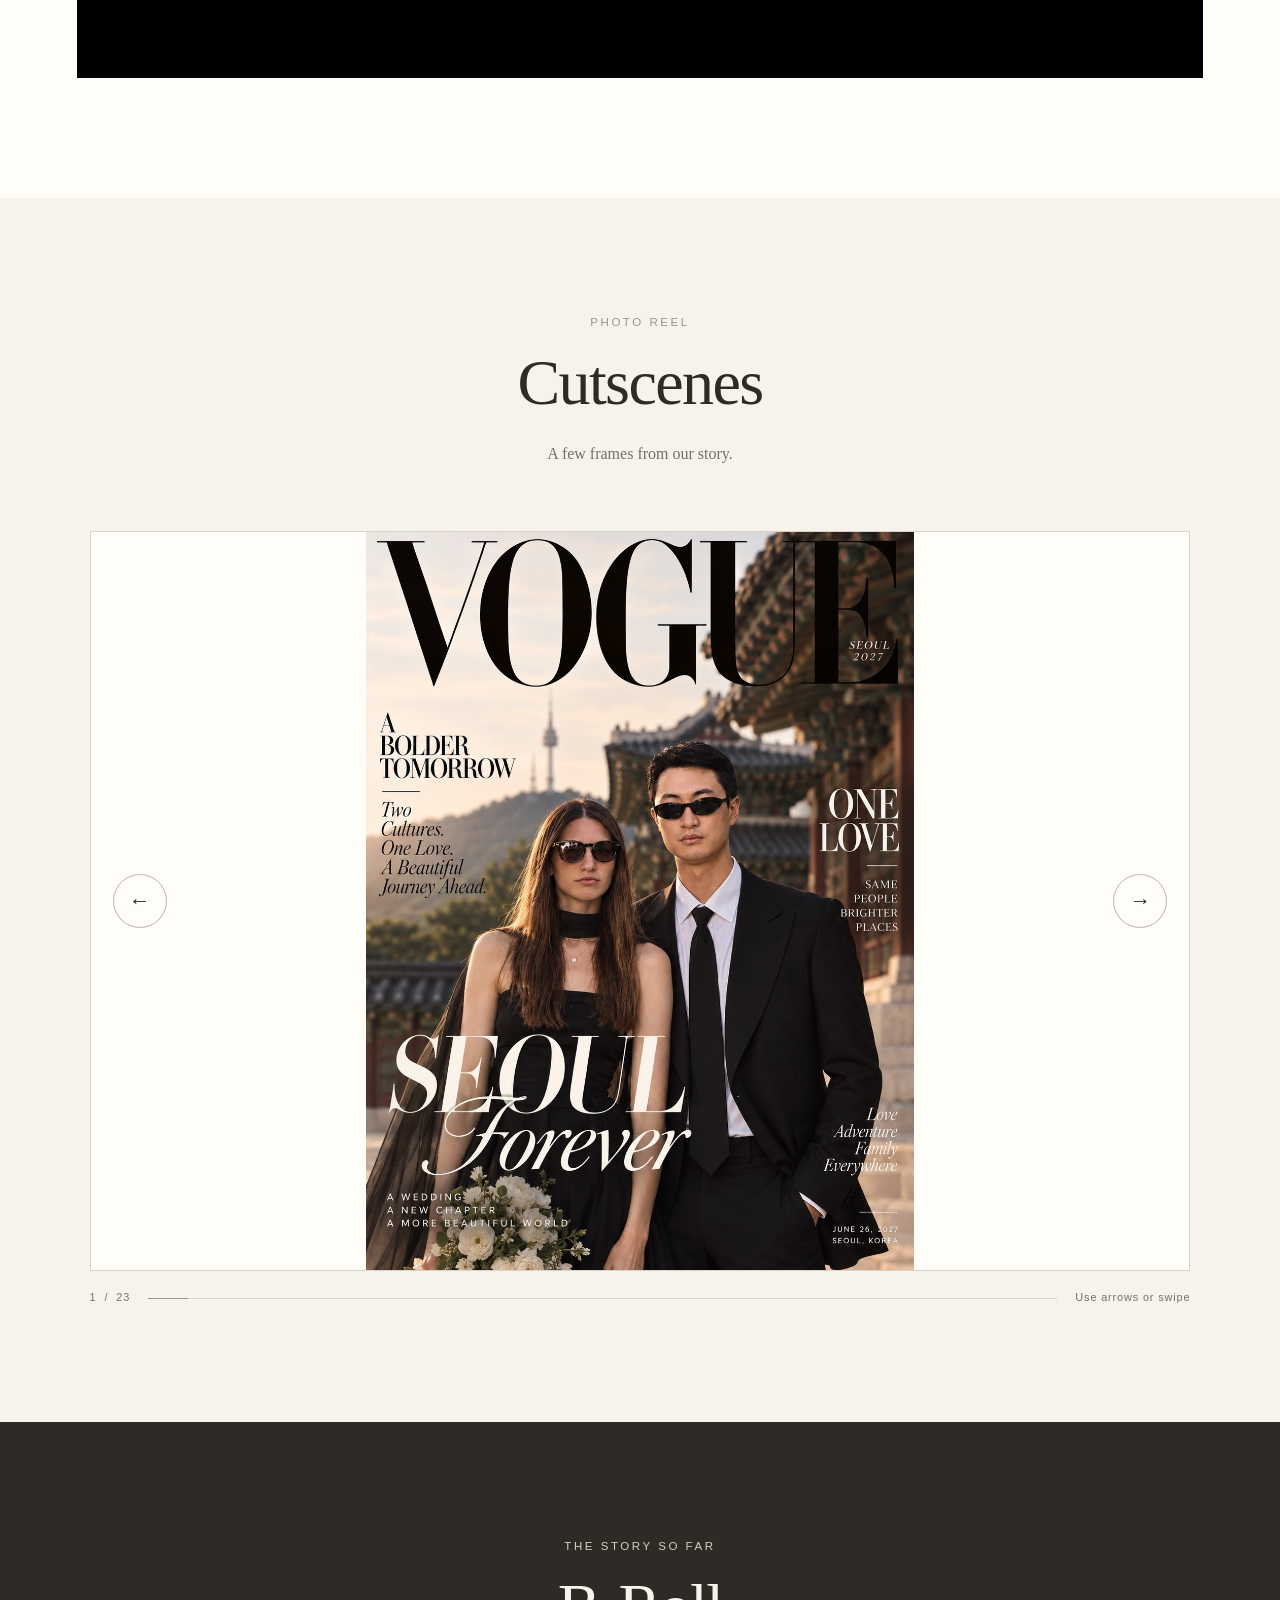
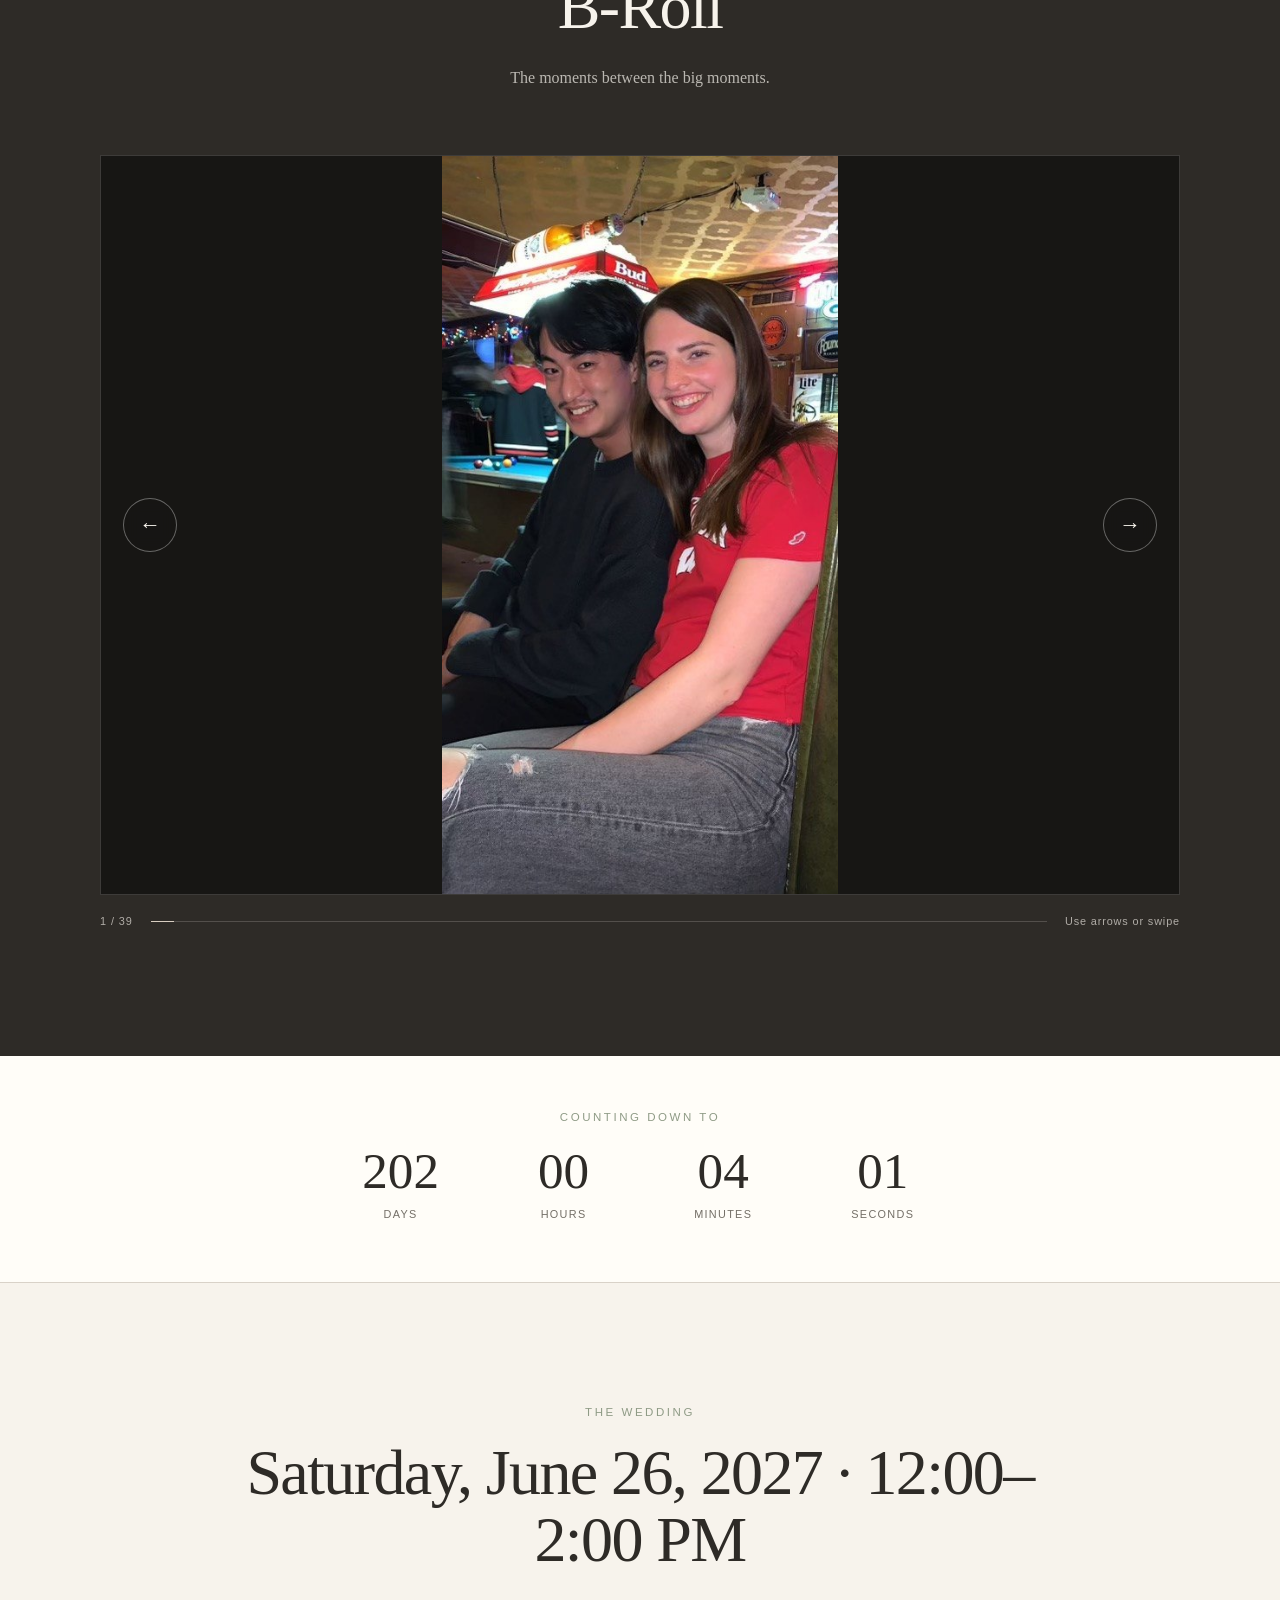
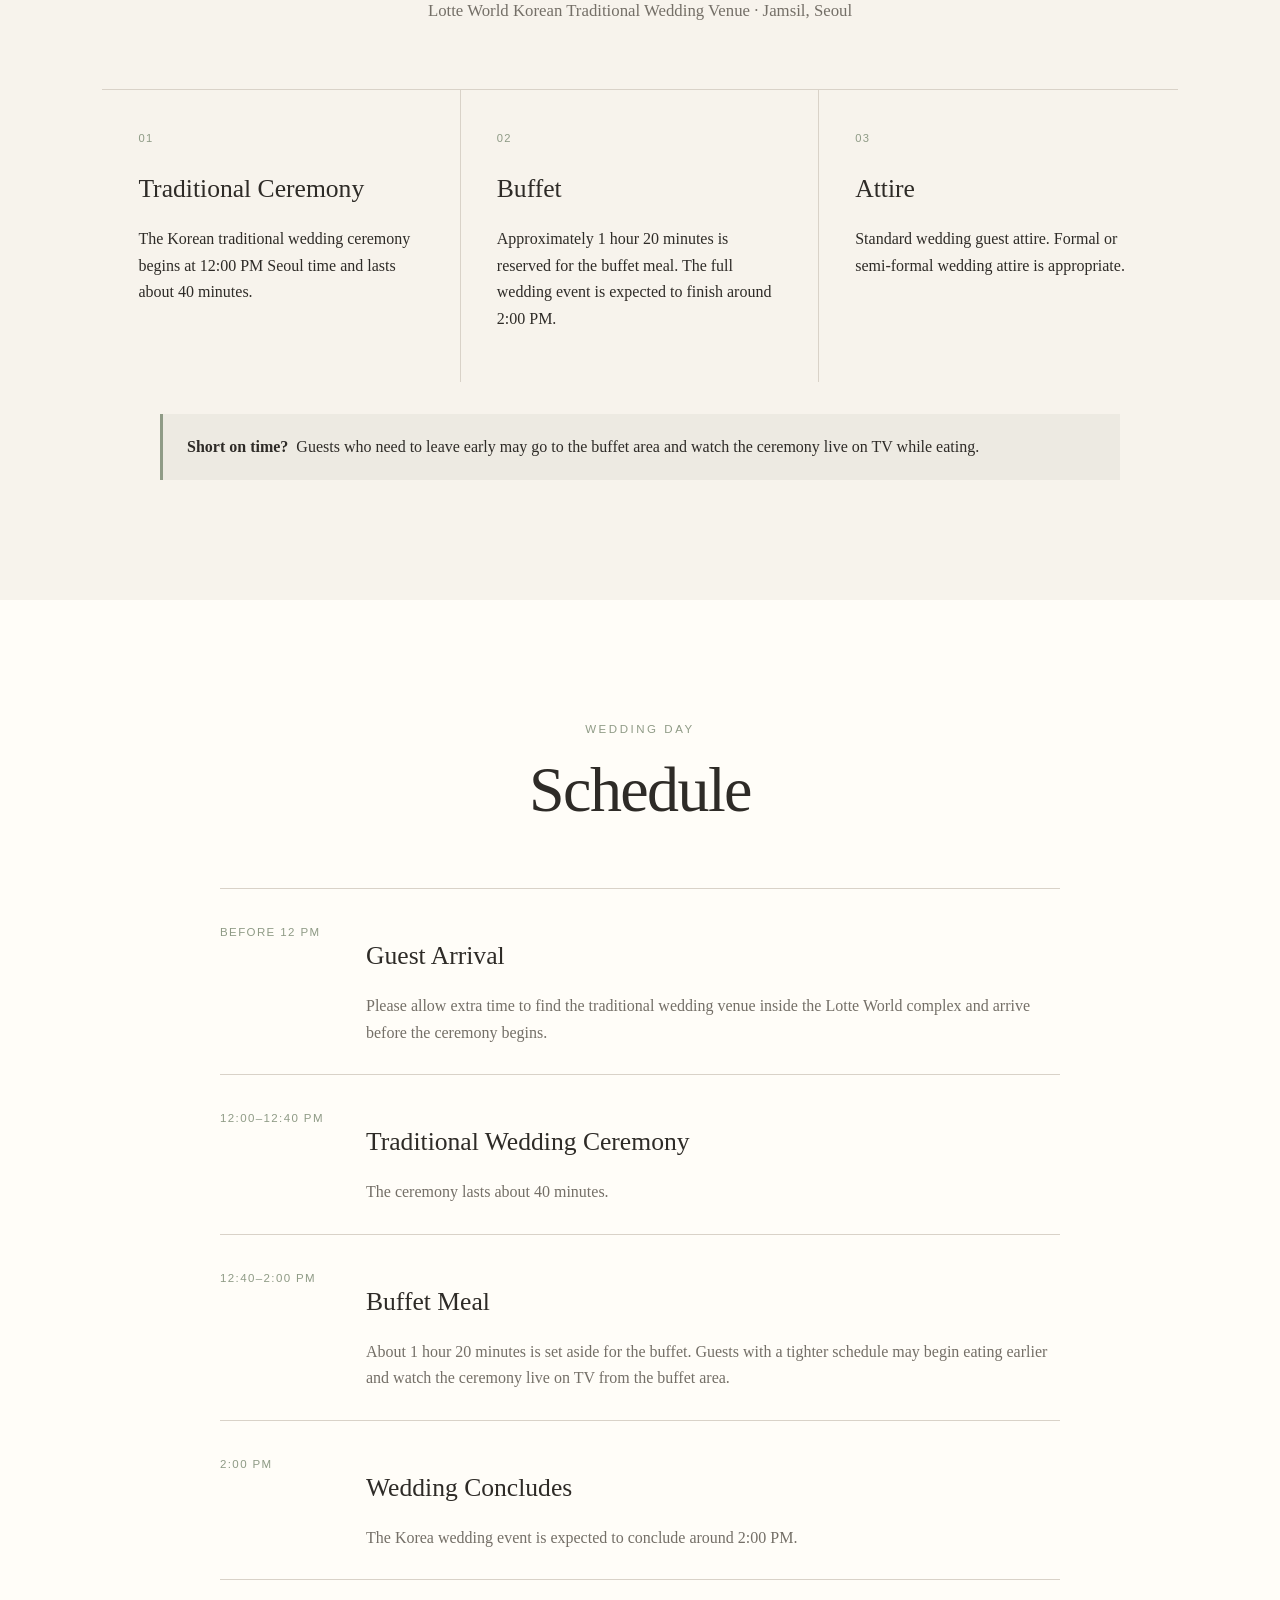
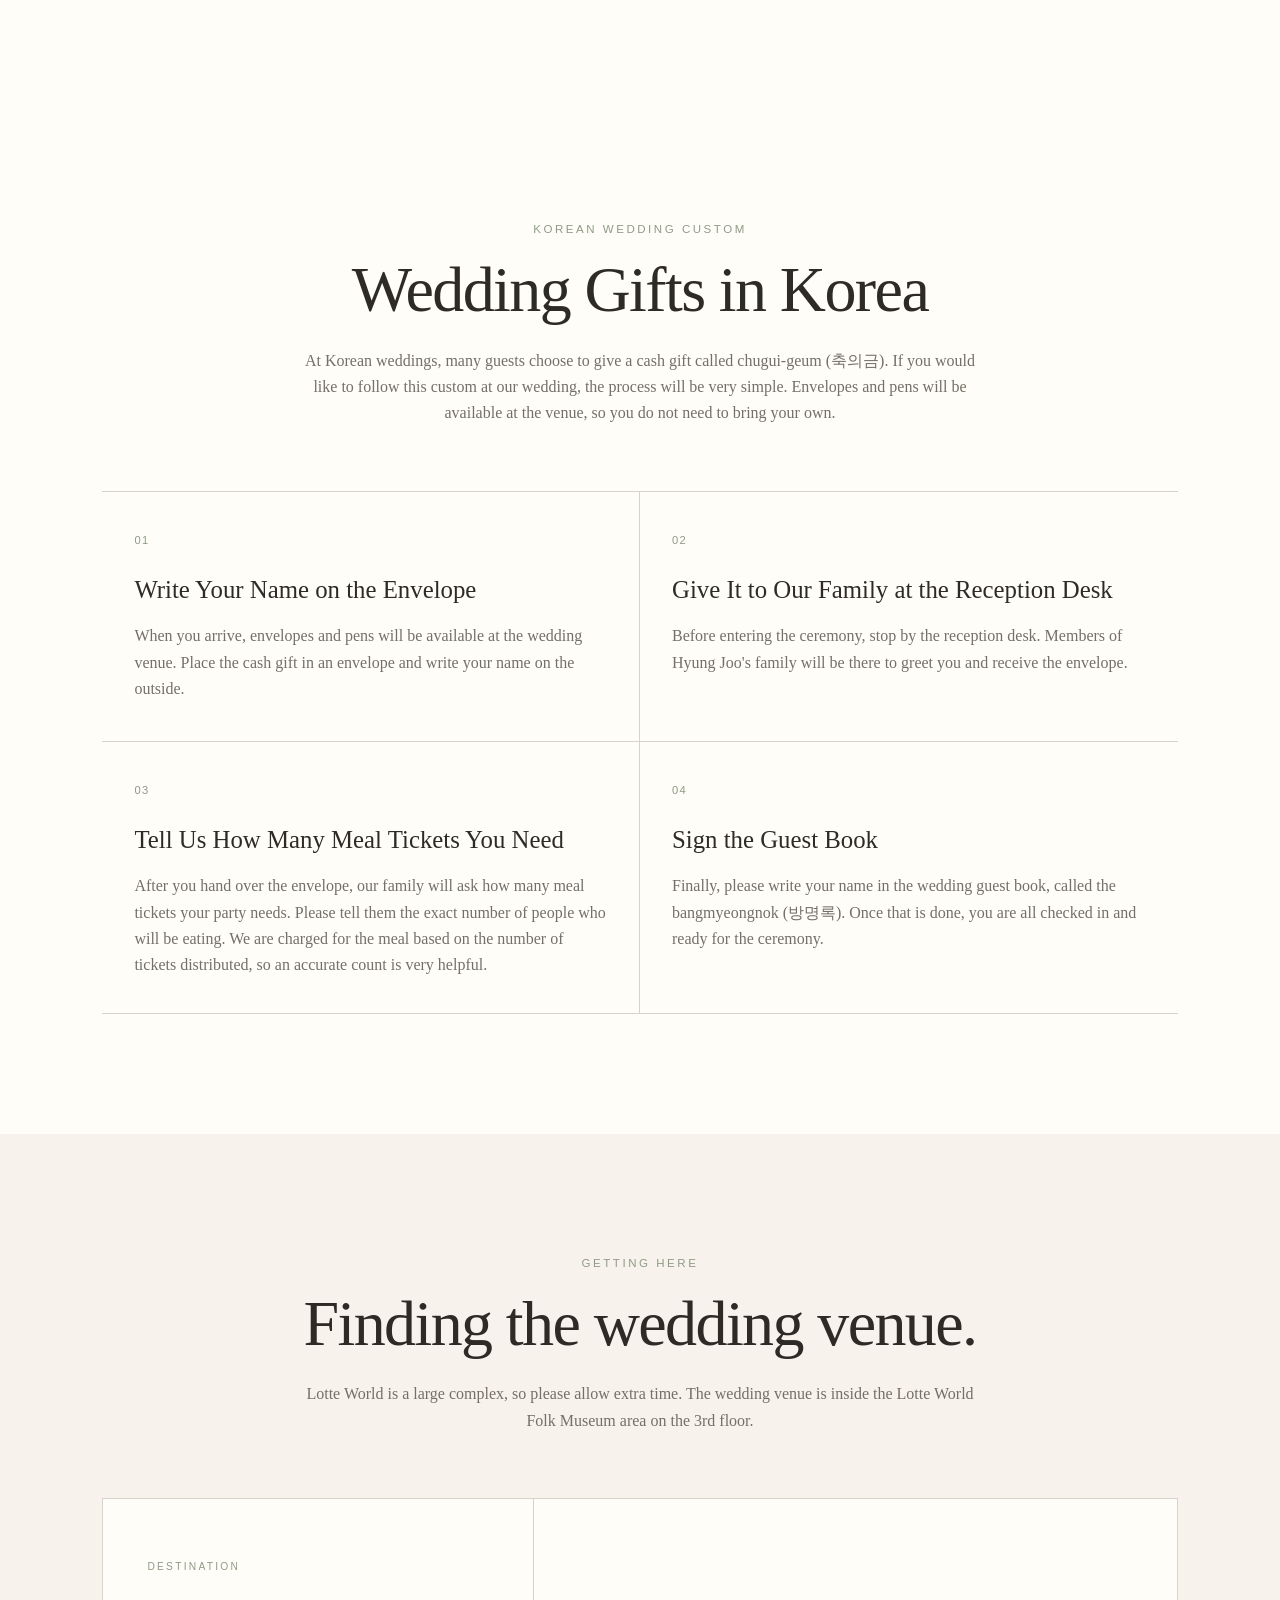
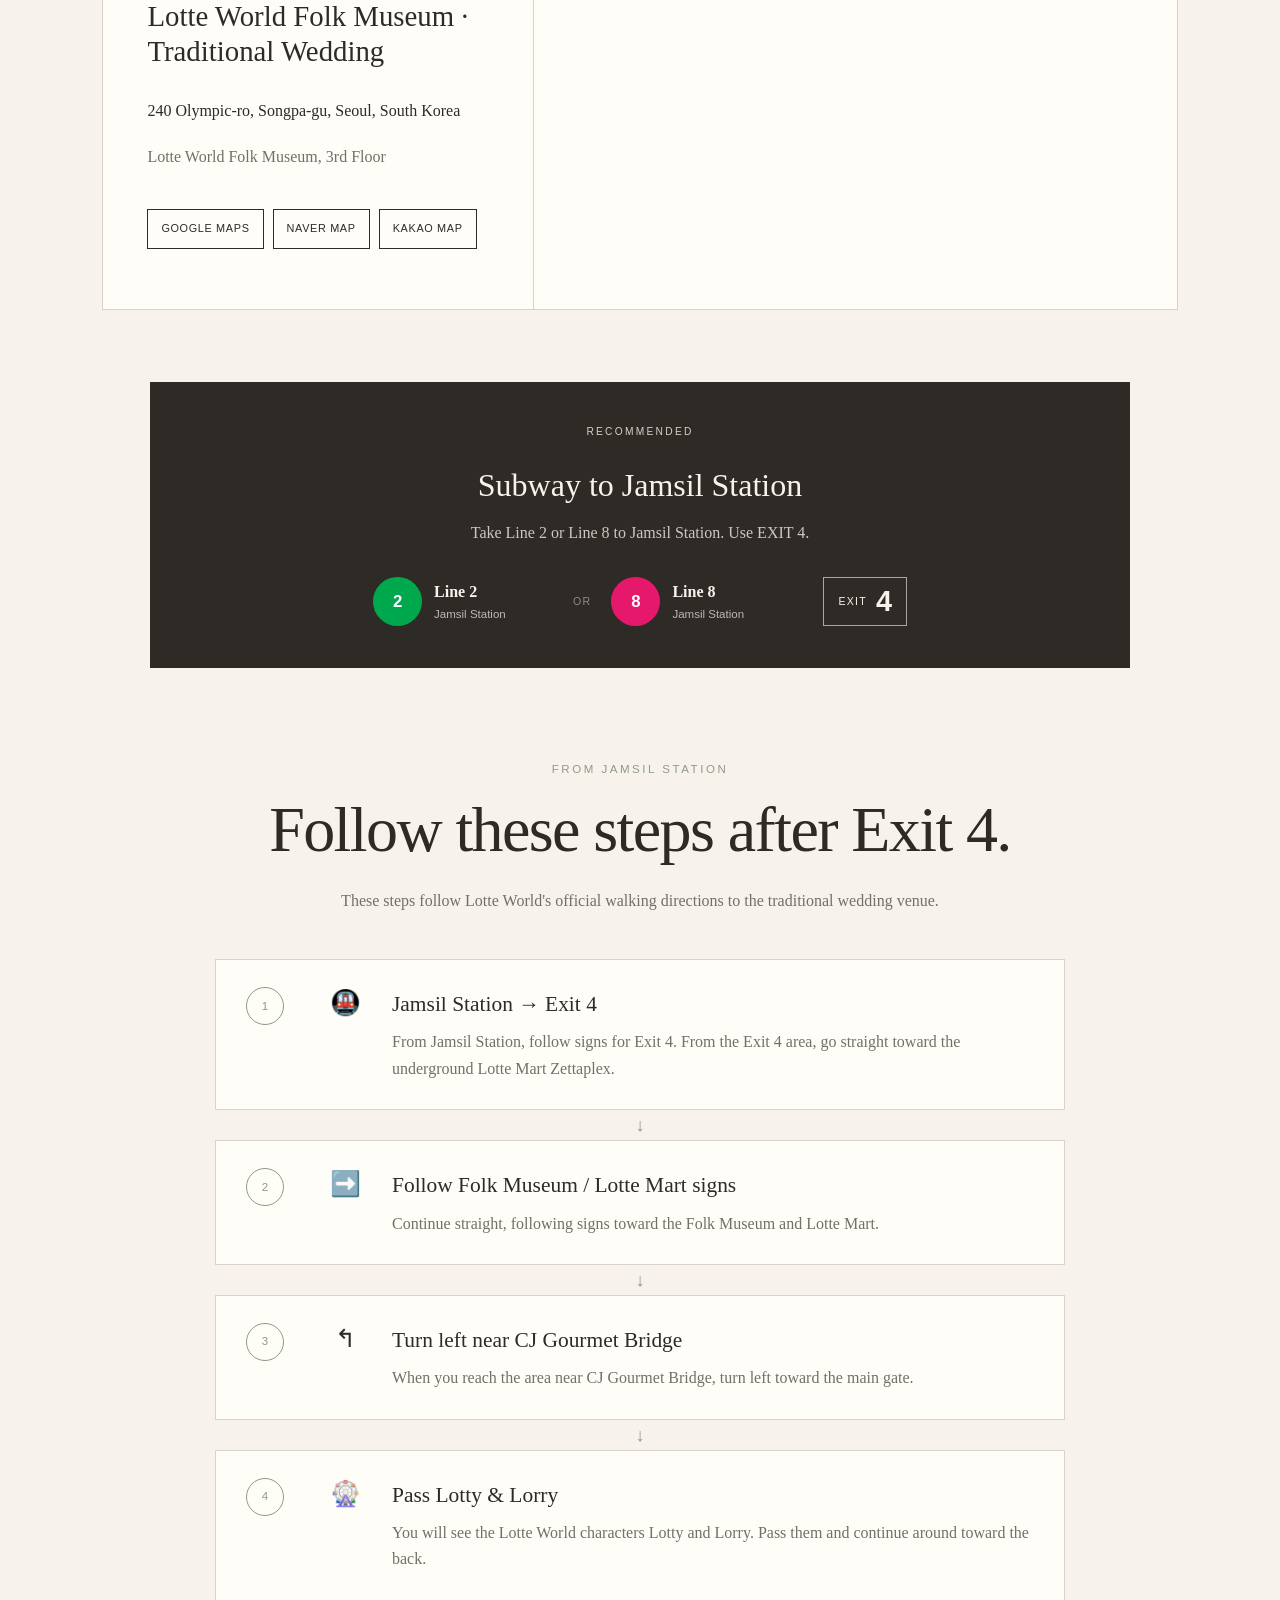
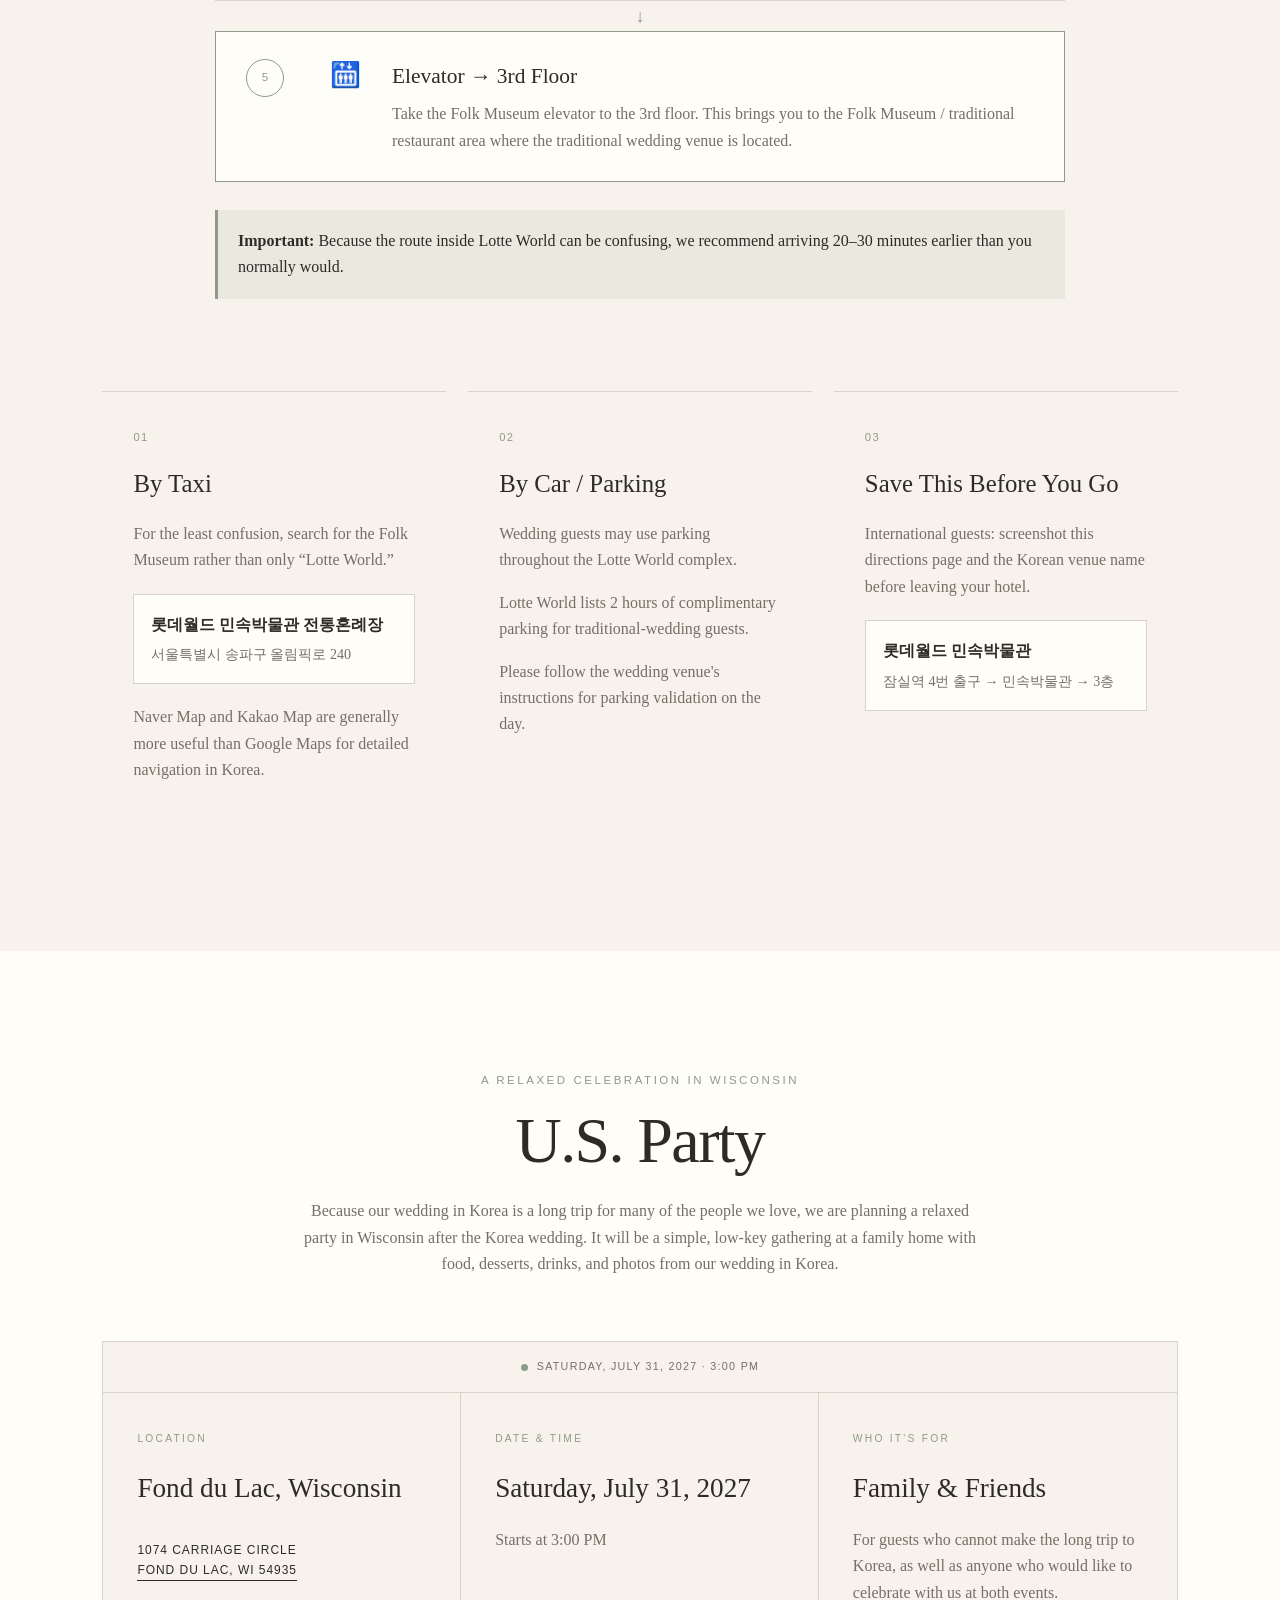
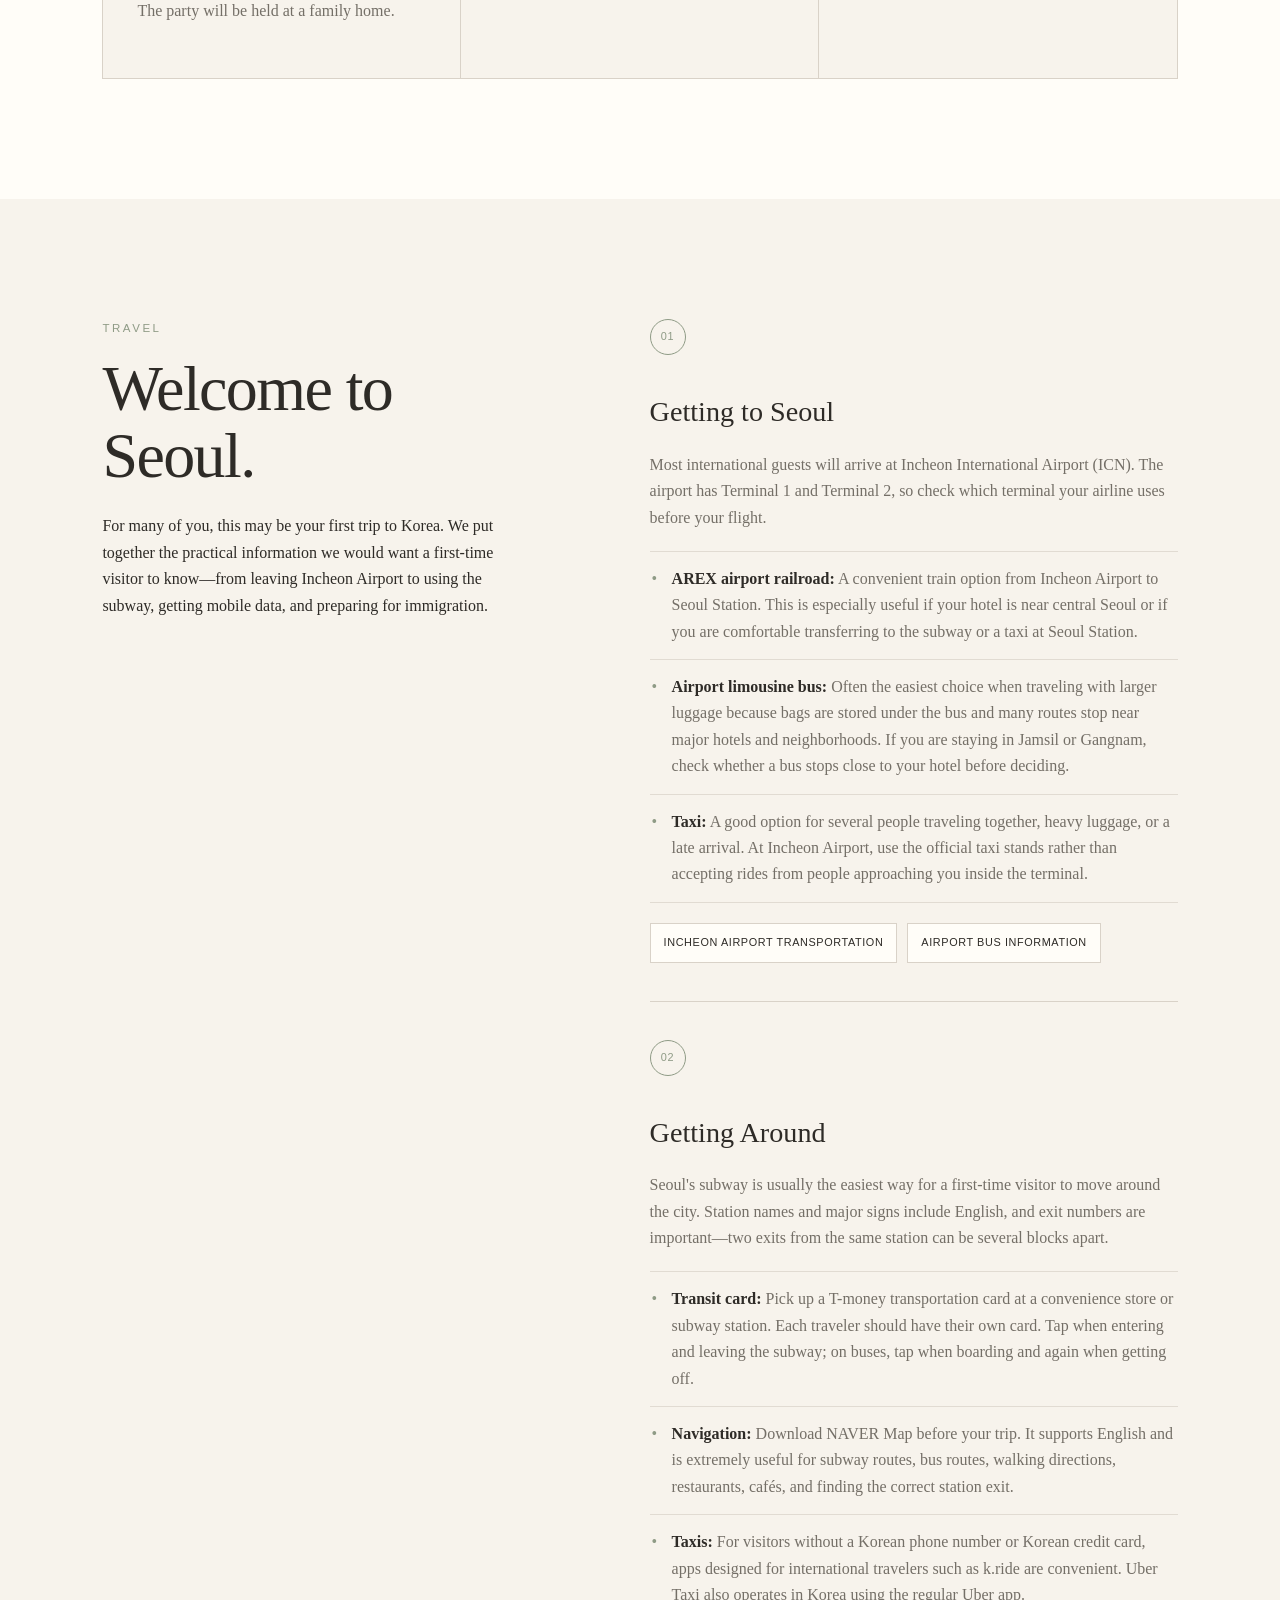
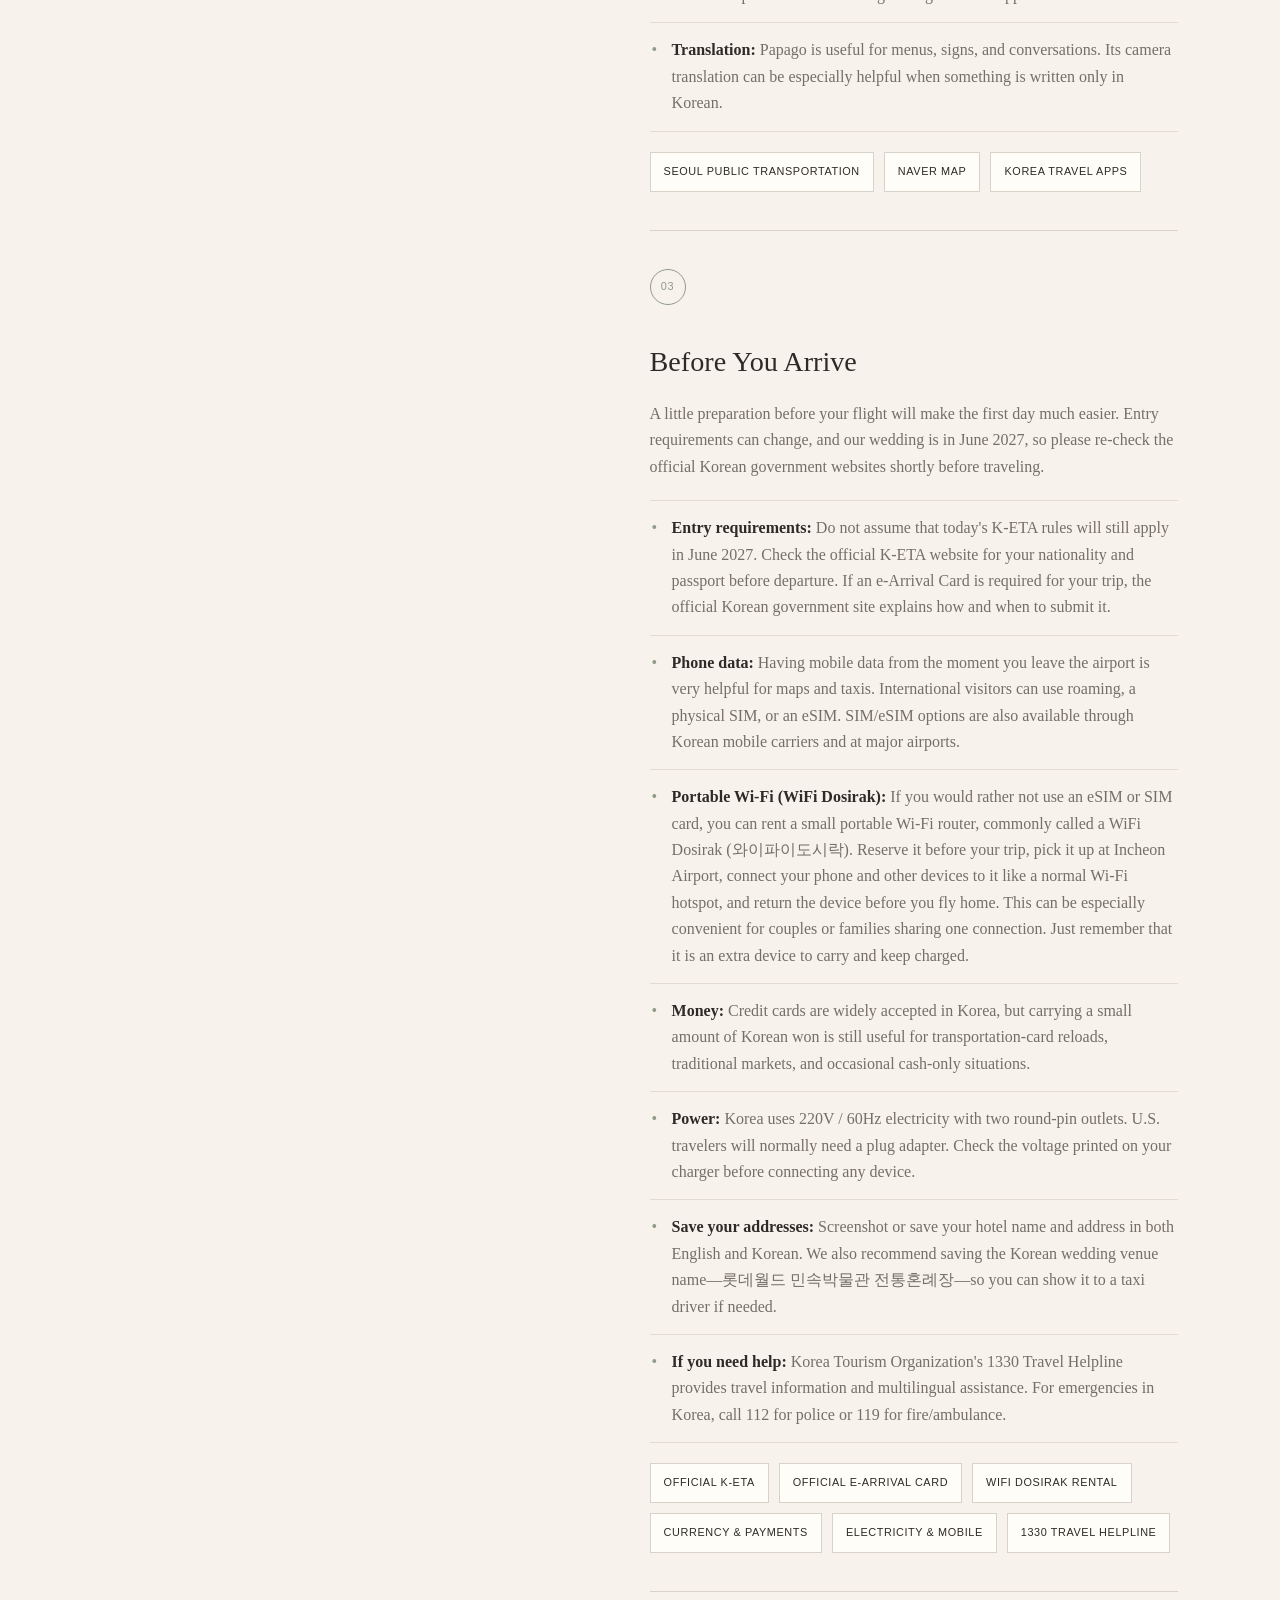
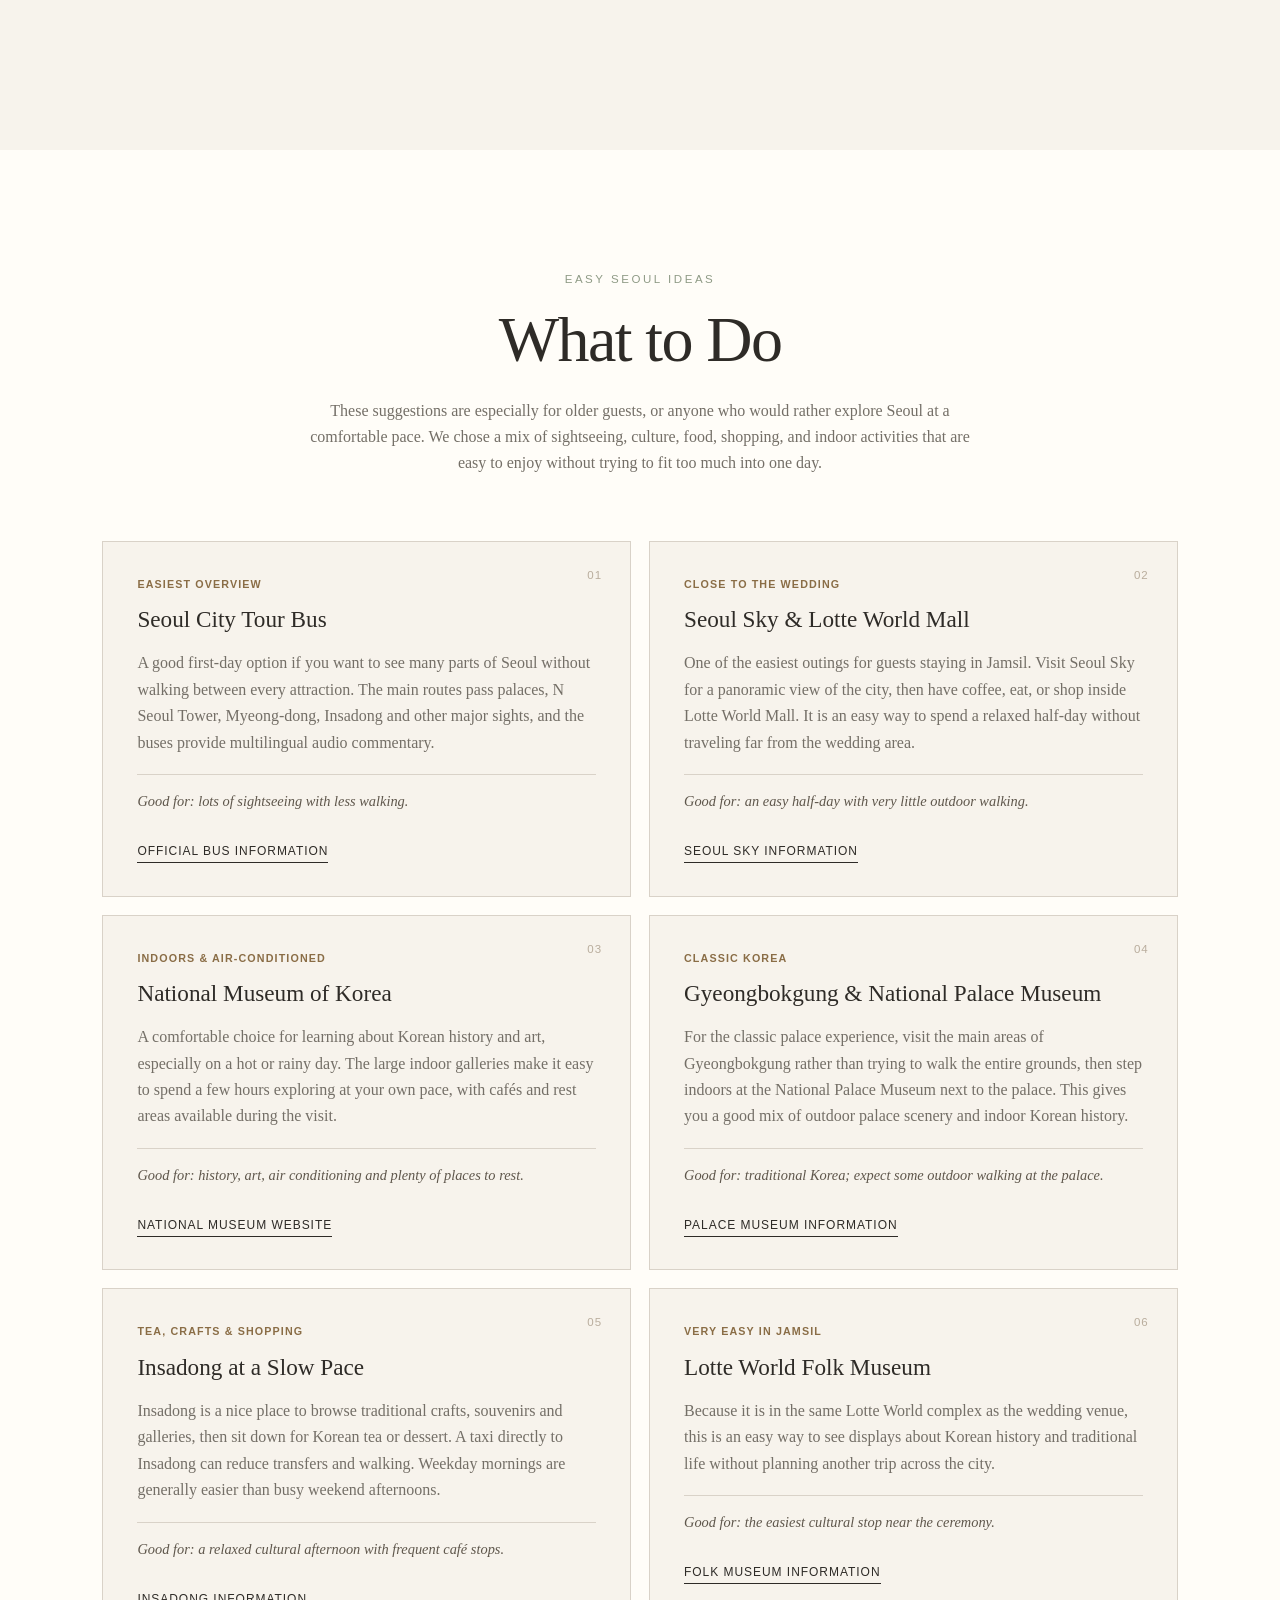
==== commit d04cfab3: "Add files via upload" ====
--- a/hyungjooandjenna-wedding-website-v1/index.html
+++ b/hyungjooandjenna-wedding-website-v1/index.html
@@ -1,5 +1,5 @@
 <!DOCTYPE html>
-<!-- BUILD: MAIN-WEDDING-v4.22 | WHAT-TO-DO-REFINED -->
+<!-- BUILD: MAIN-WEDDING-v4.24 | WHAT-TO-DO-NO-ACCESSIBILITY -->
 <html lang="en">
 <head>
   <meta charset="UTF-8" />
@@ -820,9 +820,9 @@
         </h2>
 
         <p class="section-intro"
-           data-en="Because our wedding in Korea is a long trip for many of the people we love, we are planning a relaxed reception party in Wisconsin after the Korea wedding. It will be a simple, low-key gathering at a family home with food, desserts, drinks, and photos from our wedding in Korea."
-           data-ko="한국 결혼식에 참석하려면 먼 거리를 이동해야 하는 분들이 많은 만큼, 한국 결혼식 후 위스콘신에서 편안한 분위기의 리셉션 파티를 열 계획입니다. 가족의 집에서 음식과 디저트, 음료를 함께 즐기며 한국 결혼식 사진도 나누는 소박한 자리가 될 예정입니다.">
-          Because our wedding in Korea is a long trip for many of the people we love, we are planning a relaxed reception party in Wisconsin after the Korea wedding. It will be a simple, low-key gathering at a family home with food, desserts, drinks, and photos from our wedding in Korea.
+           data-en="Because our wedding in Korea is a long trip for many of the people we love, we are planning a relaxed party in Wisconsin after the Korea wedding. It will be a simple, low-key gathering at a family home with food, desserts, drinks, and photos from our wedding in Korea."
+           data-ko="한국 결혼식에 참석하려면 먼 거리를 이동해야 하는 분들이 많은 만큼, 한국 결혼식 후 위스콘신에서 편안한 분위기의 파티를 열 계획입니다. 가족의 집에서 음식과 디저트, 음료를 함께 즐기며 한국 결혼식 사진도 나누는 소박한 자리가 될 예정입니다.">
+          Because our wedding in Korea is a long trip for many of the people we love, we are planning a relaxed party in Wisconsin after the Korea wedding. It will be a simple, low-key gathering at a family home with food, desserts, drinks, and photos from our wedding in Korea.
         </p>
       </div>
 
@@ -1050,9 +1050,9 @@
         <p class="eyebrow" data-en="EASY SEOUL IDEAS" data-ko="편안하게 즐기는 서울">EASY SEOUL IDEAS</p>
         <h2 data-en="What to Do" data-ko="서울에서 무엇을 할까요?">What to Do</h2>
         <p class="section-intro"
-           data-en="These suggestions are especially for older guests, or anyone who would rather explore Seoul at a comfortable pace. We prioritized places where you can sit, use elevators, stay indoors when needed, or enjoy the city without spending the entire day walking."
-           data-ko="어르신 하객분들과 여유로운 일정으로 서울을 둘러보고 싶은 분들을 위해 준비했습니다. 오래 걷지 않아도 되고, 앉아서 쉬거나 엘리베이터를 이용할 수 있으며, 필요하면 실내에서 편하게 즐길 수 있는 장소를 중심으로 골랐습니다.">
-          These suggestions are especially for older guests, or anyone who would rather explore Seoul at a comfortable pace. We prioritized places where you can sit, use elevators, stay indoors when needed, or enjoy the city without spending the entire day walking.
+           data-en="These suggestions are especially for older guests, or anyone who would rather explore Seoul at a comfortable pace. We chose a mix of sightseeing, culture, food, shopping, and indoor activities that are easy to enjoy without trying to fit too much into one day."
+           data-ko="어르신 하객분들과 여유로운 일정으로 서울을 둘러보고 싶은 분들을 위해 준비했습니다. 하루에 너무 많은 일정을 넣지 않고도 즐길 수 있는 관광, 문화, 음식, 쇼핑, 실내 활동을 골랐습니다.">
+          These suggestions are especially for older guests, or anyone who would rather explore Seoul at a comfortable pace. We chose a mix of sightseeing, culture, food, shopping, and indoor activities that are easy to enjoy without trying to fit too much into one day.
         </p>
       </div>
 
@@ -1073,9 +1073,9 @@
           <div class="activity-number">02</div>
           <p class="activity-tag" data-en="CLOSE TO THE WEDDING" data-ko="예식장과 가까움">CLOSE TO THE WEDDING</p>
           <h3 data-en="Seoul Sky & Lotte World Mall" data-ko="서울스카이 & 롯데월드몰">Seoul Sky & Lotte World Mall</h3>
-          <p data-en="One of the easiest outings for guests staying in Jamsil. Take the elevator to Seoul Sky for a panoramic view, then have coffee, eat, or shop inside Lotte World Mall. The complex has elevators, accessible paths, restrooms and wheelchair services."
-             data-ko="잠실에 머무는 하객분들에게 가장 편한 일정 중 하나입니다. 엘리베이터로 서울스카이에 올라 서울 전경을 보고, 롯데월드몰 안에서 커피나 식사, 쇼핑을 즐길 수 있습니다. 엘리베이터, 이동 편의시설, 화장실, 휠체어 관련 서비스도 마련되어 있습니다.">
-            One of the easiest outings for guests staying in Jamsil. Take the elevator to Seoul Sky for a panoramic view, then have coffee, eat, or shop inside Lotte World Mall. The complex has elevators, accessible paths, restrooms and wheelchair services.
+          <p data-en="One of the easiest outings for guests staying in Jamsil. Visit Seoul Sky for a panoramic view of the city, then have coffee, eat, or shop inside Lotte World Mall. It is an easy way to spend a relaxed half-day without traveling far from the wedding area."
+             data-ko="잠실에 머무는 하객분들에게 가장 편한 일정 중 하나입니다. 서울스카이에서 서울 전경을 보고, 롯데월드몰 안에서 커피나 식사, 쇼핑을 즐길 수 있습니다. 예식장 근처에서 멀리 이동하지 않고 여유롭게 반나절을 보내기 좋습니다.">
+            One of the easiest outings for guests staying in Jamsil. Visit Seoul Sky for a panoramic view of the city, then have coffee, eat, or shop inside Lotte World Mall. It is an easy way to spend a relaxed half-day without traveling far from the wedding area.
           </p>
           <p class="comfort-note" data-en="Good for: an easy half-day with very little outdoor walking." data-ko="추천: 야외 이동을 최소화한 편안한 반나절 일정.">Good for: an easy half-day with very little outdoor walking.</p>
           <a class="text-link" href="https://english.visitseoul.net/attractions/SeoulSky_/44181" target="_blank" rel="noopener noreferrer" data-en="Seoul Sky Information" data-ko="서울스카이 안내">Seoul Sky Information</a>
@@ -1085,9 +1085,9 @@
           <div class="activity-number">03</div>
           <p class="activity-tag" data-en="INDOORS & AIR-CONDITIONED" data-ko="실내에서 편하게">INDOORS & AIR-CONDITIONED</p>
           <h3 data-en="National Museum of Korea" data-ko="국립중앙박물관">National Museum of Korea</h3>
-          <p data-en="A comfortable choice for learning about Korean history and art, especially on a hot or rainy day. The permanent exhibition areas are wheelchair accessible, elevators connect the floors, and wheelchairs are available to borrow."
-             data-ko="더운 날이나 비 오는 날에도 편하게 한국의 역사와 예술을 볼 수 있는 장소입니다. 상설전시관은 휠체어 이동이 가능하고 층간 이동용 엘리베이터가 있으며 휠체어 대여도 가능합니다.">
-            A comfortable choice for learning about Korean history and art, especially on a hot or rainy day. The permanent exhibition areas are wheelchair accessible, elevators connect the floors, and wheelchairs are available to borrow.
+          <p data-en="A comfortable choice for learning about Korean history and art, especially on a hot or rainy day. The large indoor galleries make it easy to spend a few hours exploring at your own pace, with cafés and rest areas available during the visit."
+             data-ko="더운 날이나 비 오는 날에도 편하게 한국의 역사와 예술을 볼 수 있는 장소입니다. 넓은 실내 전시관을 천천히 둘러볼 수 있고, 관람 중 카페나 휴식 공간에서 쉬어가기에도 좋습니다.">
+            A comfortable choice for learning about Korean history and art, especially on a hot or rainy day. The large indoor galleries make it easy to spend a few hours exploring at your own pace, with cafés and rest areas available during the visit.
           </p>
           <p class="comfort-note" data-en="Good for: history, art, air conditioning and plenty of places to rest." data-ko="추천: 역사·예술 관람, 더위를 피하고 쉬어가고 싶은 분.">Good for: history, art, air conditioning and plenty of places to rest.</p>
           <a class="text-link" href="https://www.museum.go.kr/site/eng/home" target="_blank" rel="noopener noreferrer" data-en="National Museum Website" data-ko="국립중앙박물관 공식 홈페이지">National Museum Website</a>
@@ -1097,9 +1097,9 @@
           <div class="activity-number">04</div>
           <p class="activity-tag" data-en="CLASSIC KOREA" data-ko="한국의 전통">CLASSIC KOREA</p>
           <h3 data-en="Gyeongbokgung & National Palace Museum" data-ko="경복궁 & 국립고궁박물관">Gyeongbokgung & National Palace Museum</h3>
-          <p data-en="For the classic palace experience, visit the main areas of Gyeongbokgung rather than trying to walk the entire grounds, then step indoors at the National Palace Museum next to the palace. The museum has elevators, accessible pathways, restrooms and wheelchair rentals."
-             data-ko="대표적인 궁궐을 보고 싶다면 경복궁 전체를 다 걷기보다는 주요 구역 위주로 둘러본 뒤, 바로 옆 국립고궁박물관에서 실내 관람을 이어가는 것을 추천합니다. 박물관에는 엘리베이터, 이동 편의시설, 화장실, 휠체어 대여가 있습니다.">
-            For the classic palace experience, visit the main areas of Gyeongbokgung rather than trying to walk the entire grounds, then step indoors at the National Palace Museum next to the palace. The museum has elevators, accessible pathways, restrooms and wheelchair rentals.
+          <p data-en="For the classic palace experience, visit the main areas of Gyeongbokgung rather than trying to walk the entire grounds, then step indoors at the National Palace Museum next to the palace. This gives you a good mix of outdoor palace scenery and indoor Korean history."
+             data-ko="대표적인 궁궐을 보고 싶다면 경복궁 전체를 다 걷기보다는 주요 구역 위주로 둘러본 뒤, 바로 옆 국립고궁박물관에서 실내 관람을 이어가는 것을 추천합니다. 야외 궁궐 풍경과 실내 역사 전시를 함께 즐기기 좋은 일정입니다.">
+            For the classic palace experience, visit the main areas of Gyeongbokgung rather than trying to walk the entire grounds, then step indoors at the National Palace Museum next to the palace. This gives you a good mix of outdoor palace scenery and indoor Korean history.
           </p>
           <p class="comfort-note" data-en="Good for: traditional Korea; expect some outdoor walking at the palace." data-ko="추천: 한국 전통을 보고 싶은 분. 궁 안에서는 어느 정도 야외 보행이 필요합니다.">Good for: traditional Korea; expect some outdoor walking at the palace.</p>
           <a class="text-link" href="https://english.visitseoul.net/area/National-Palace-Museum-of-Korea/ENP020550" target="_blank" rel="noopener noreferrer" data-en="Palace Museum Information" data-ko="국립고궁박물관 안내">Palace Museum Information</a>
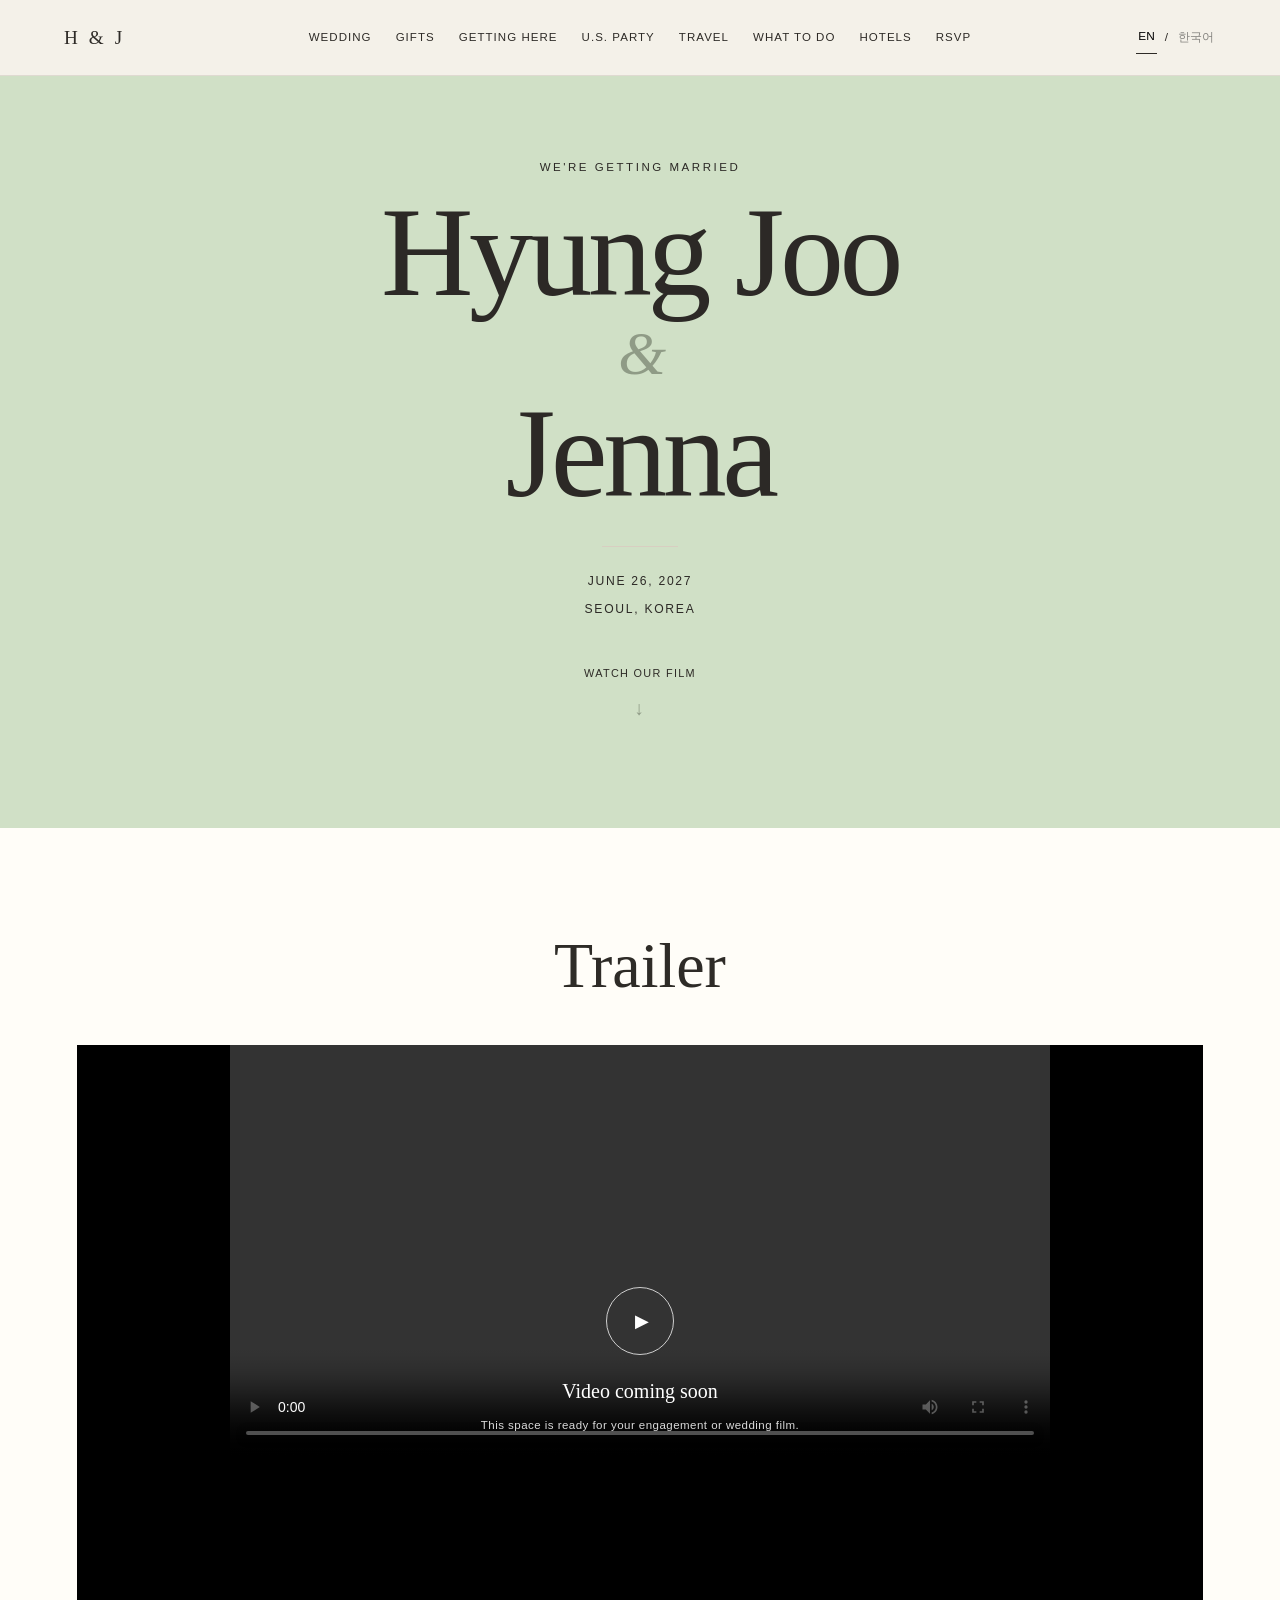
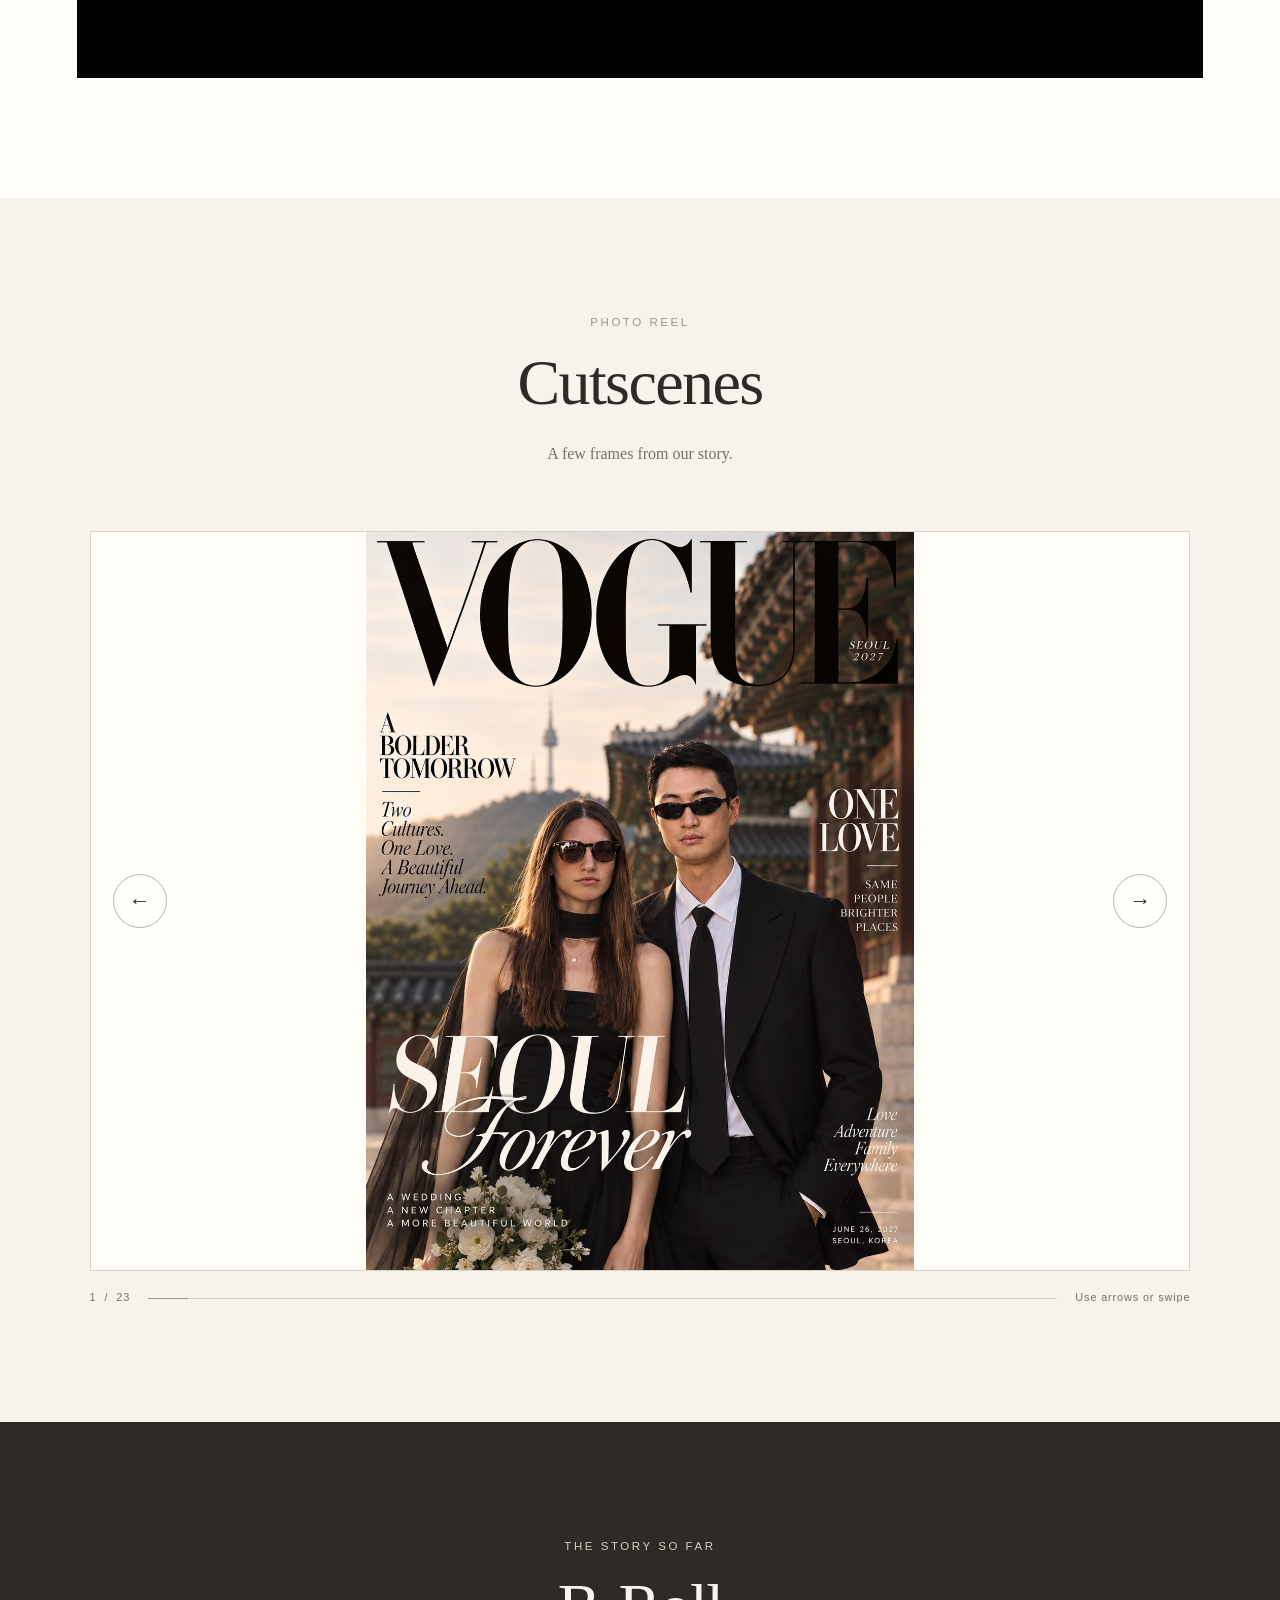
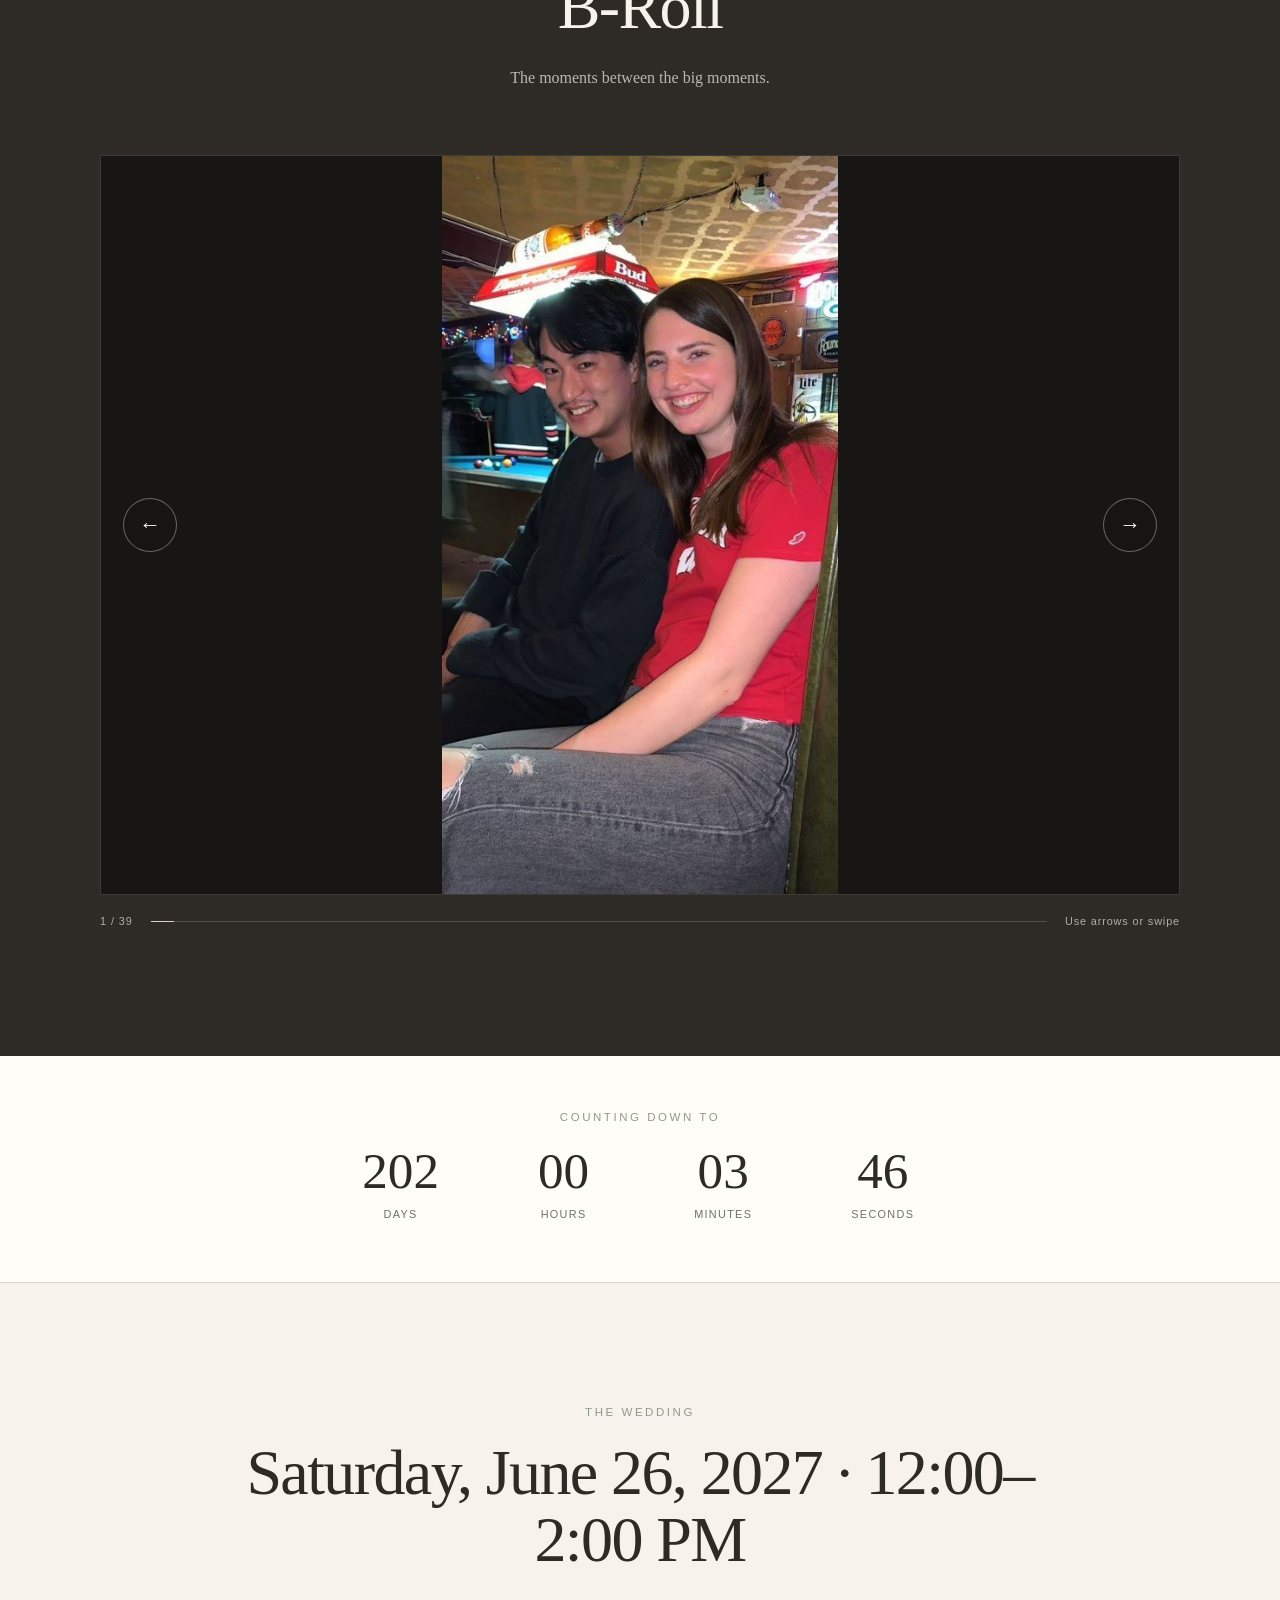
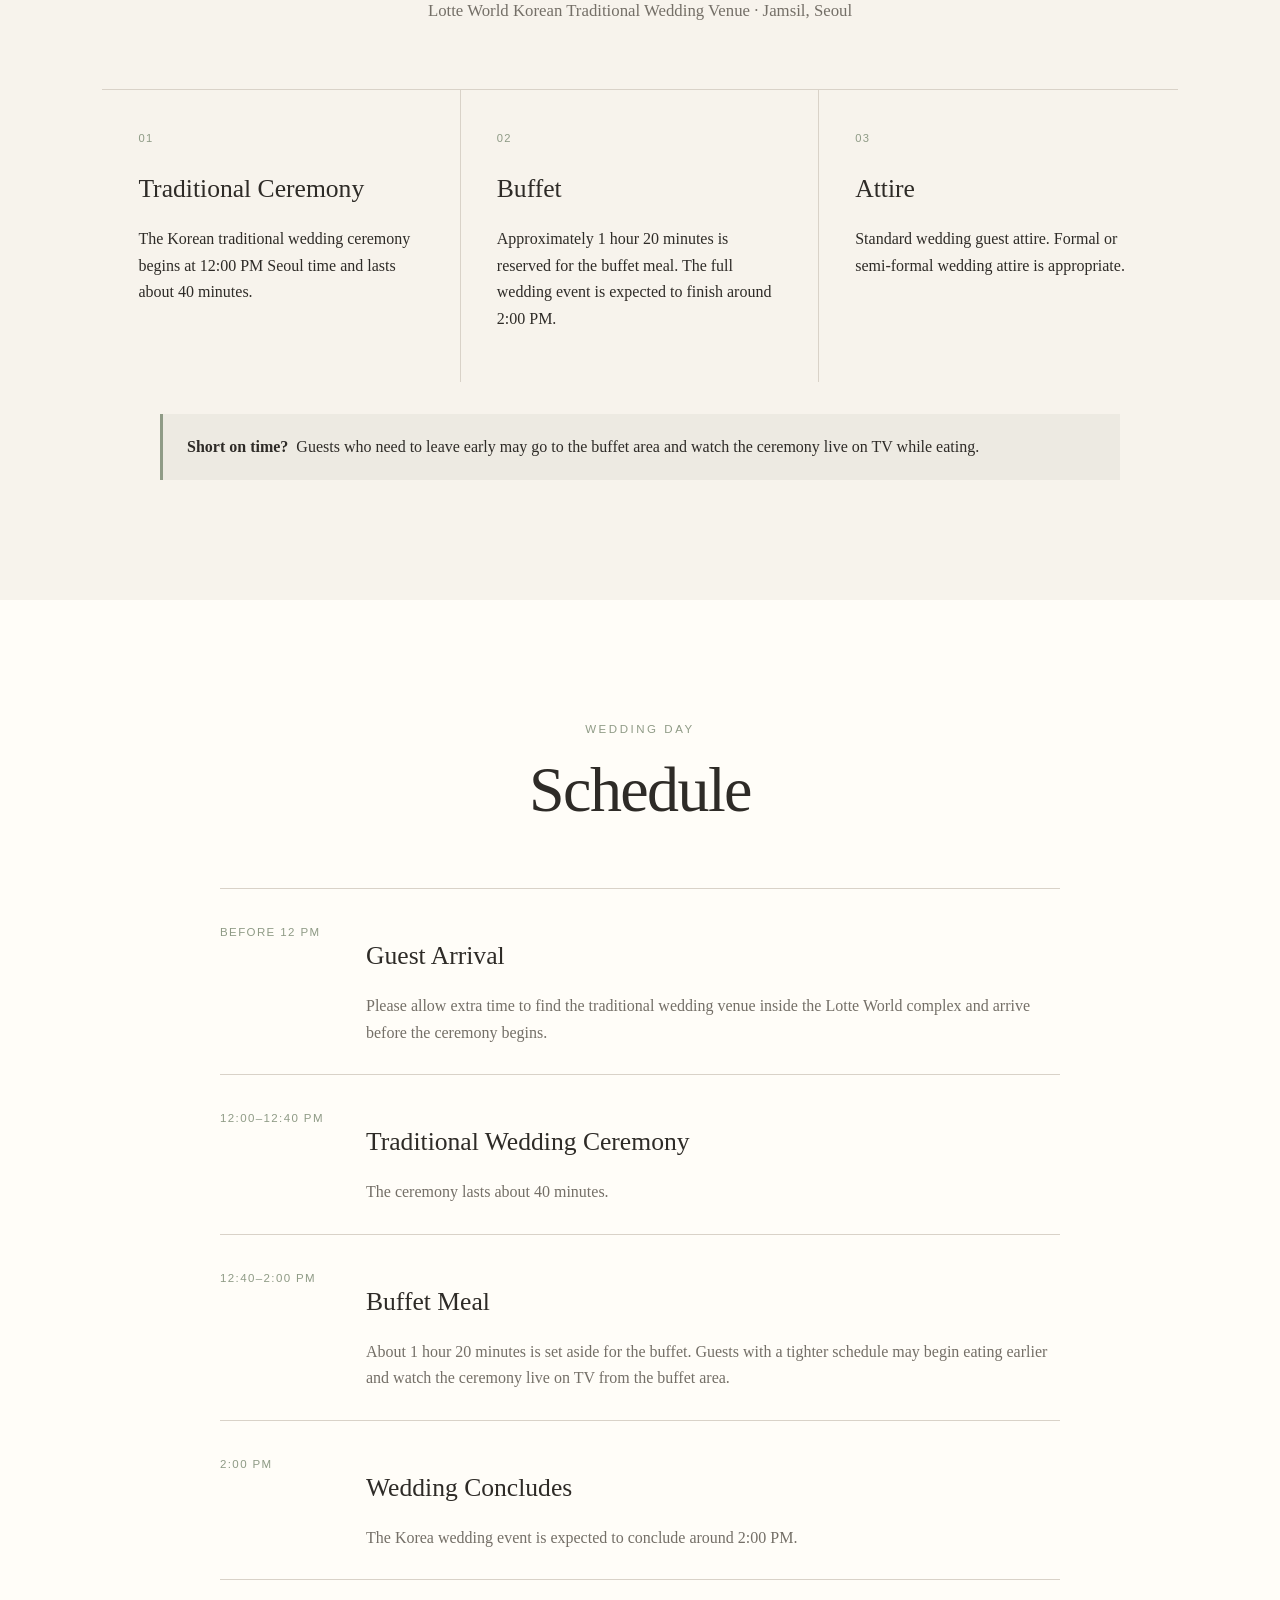
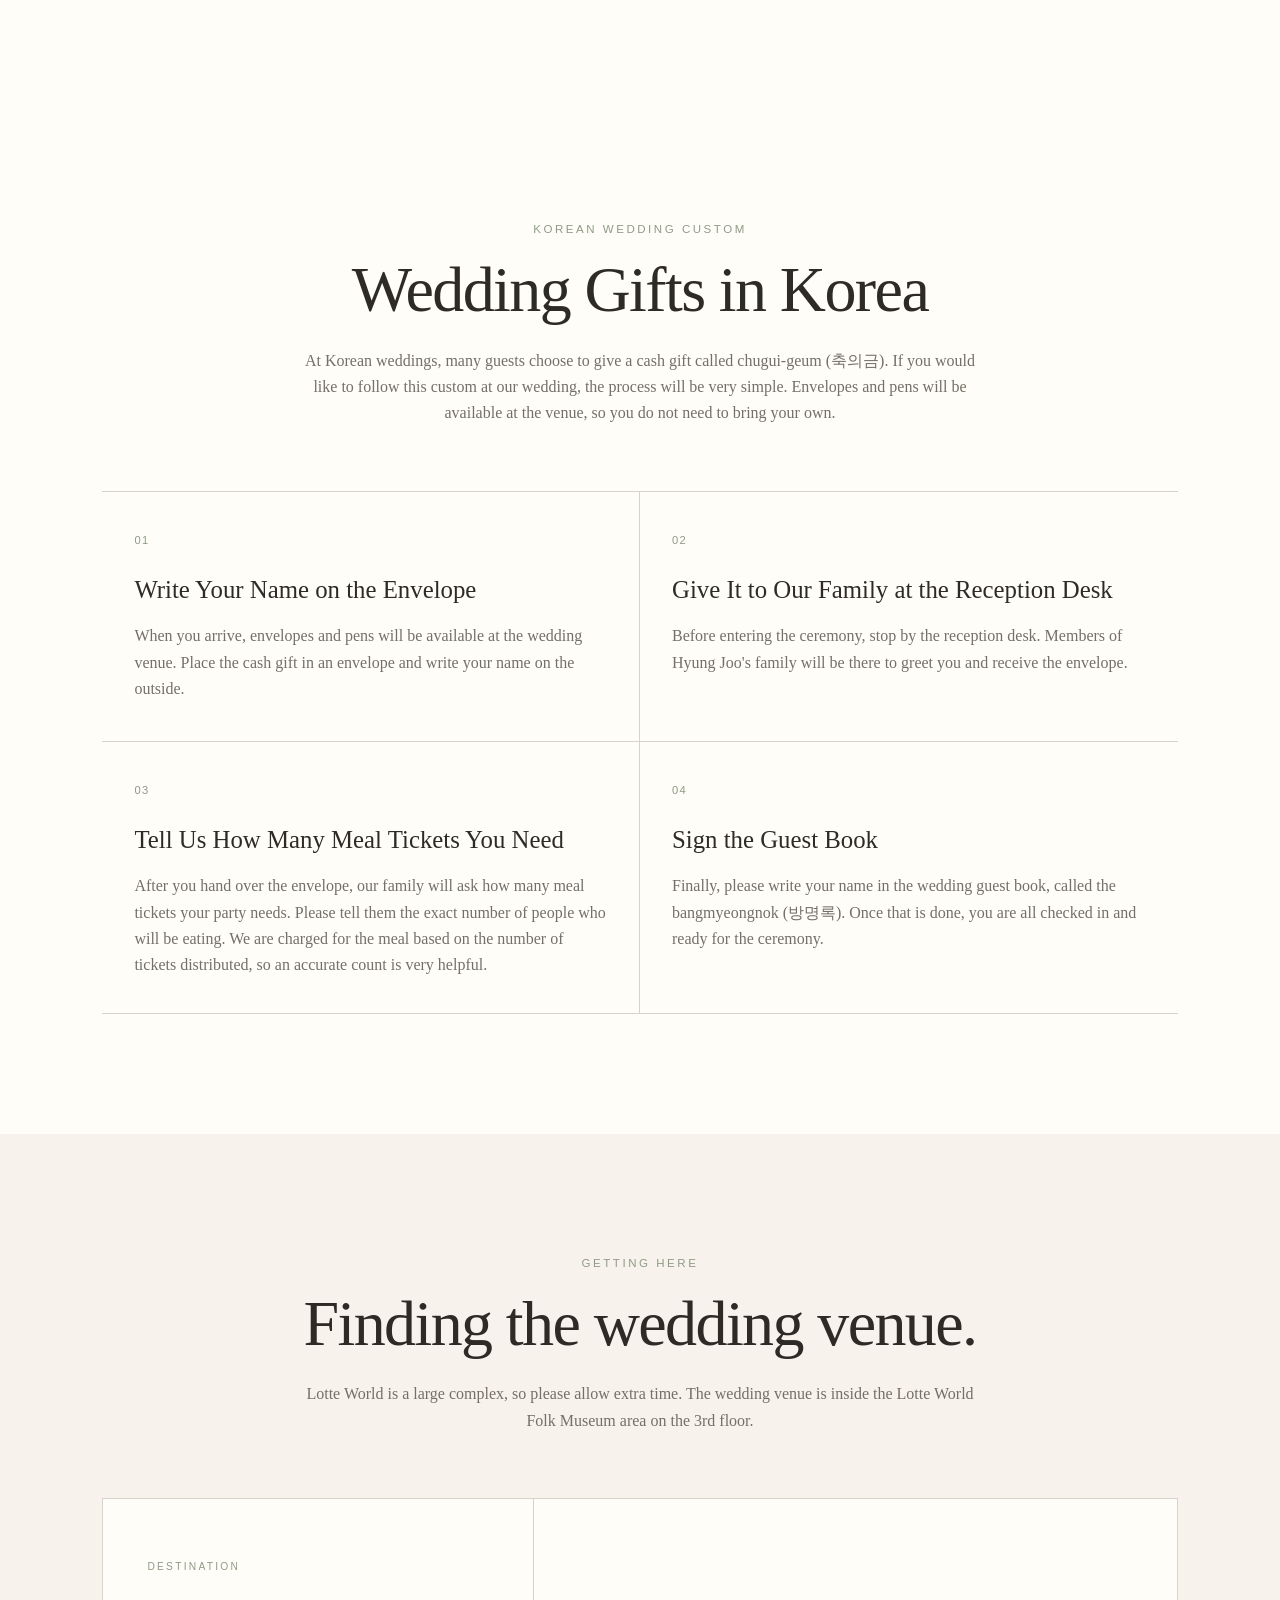
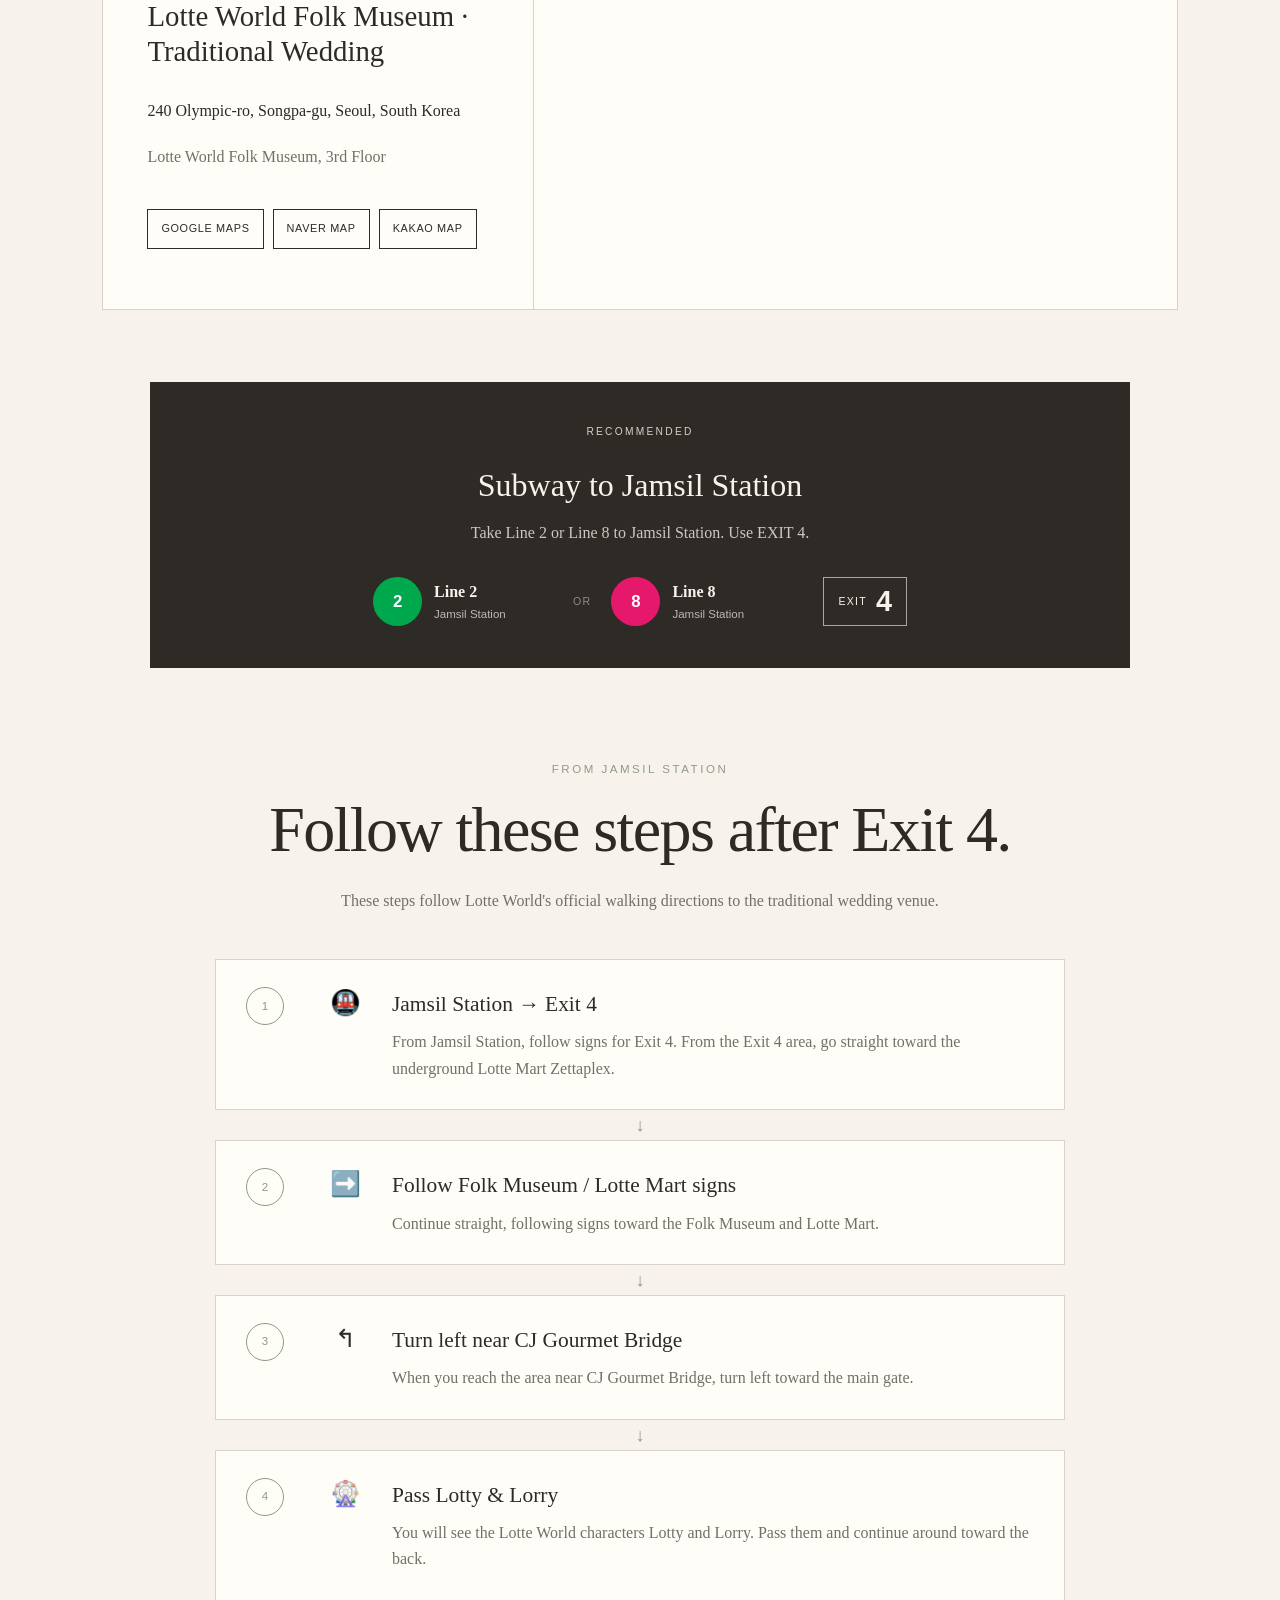
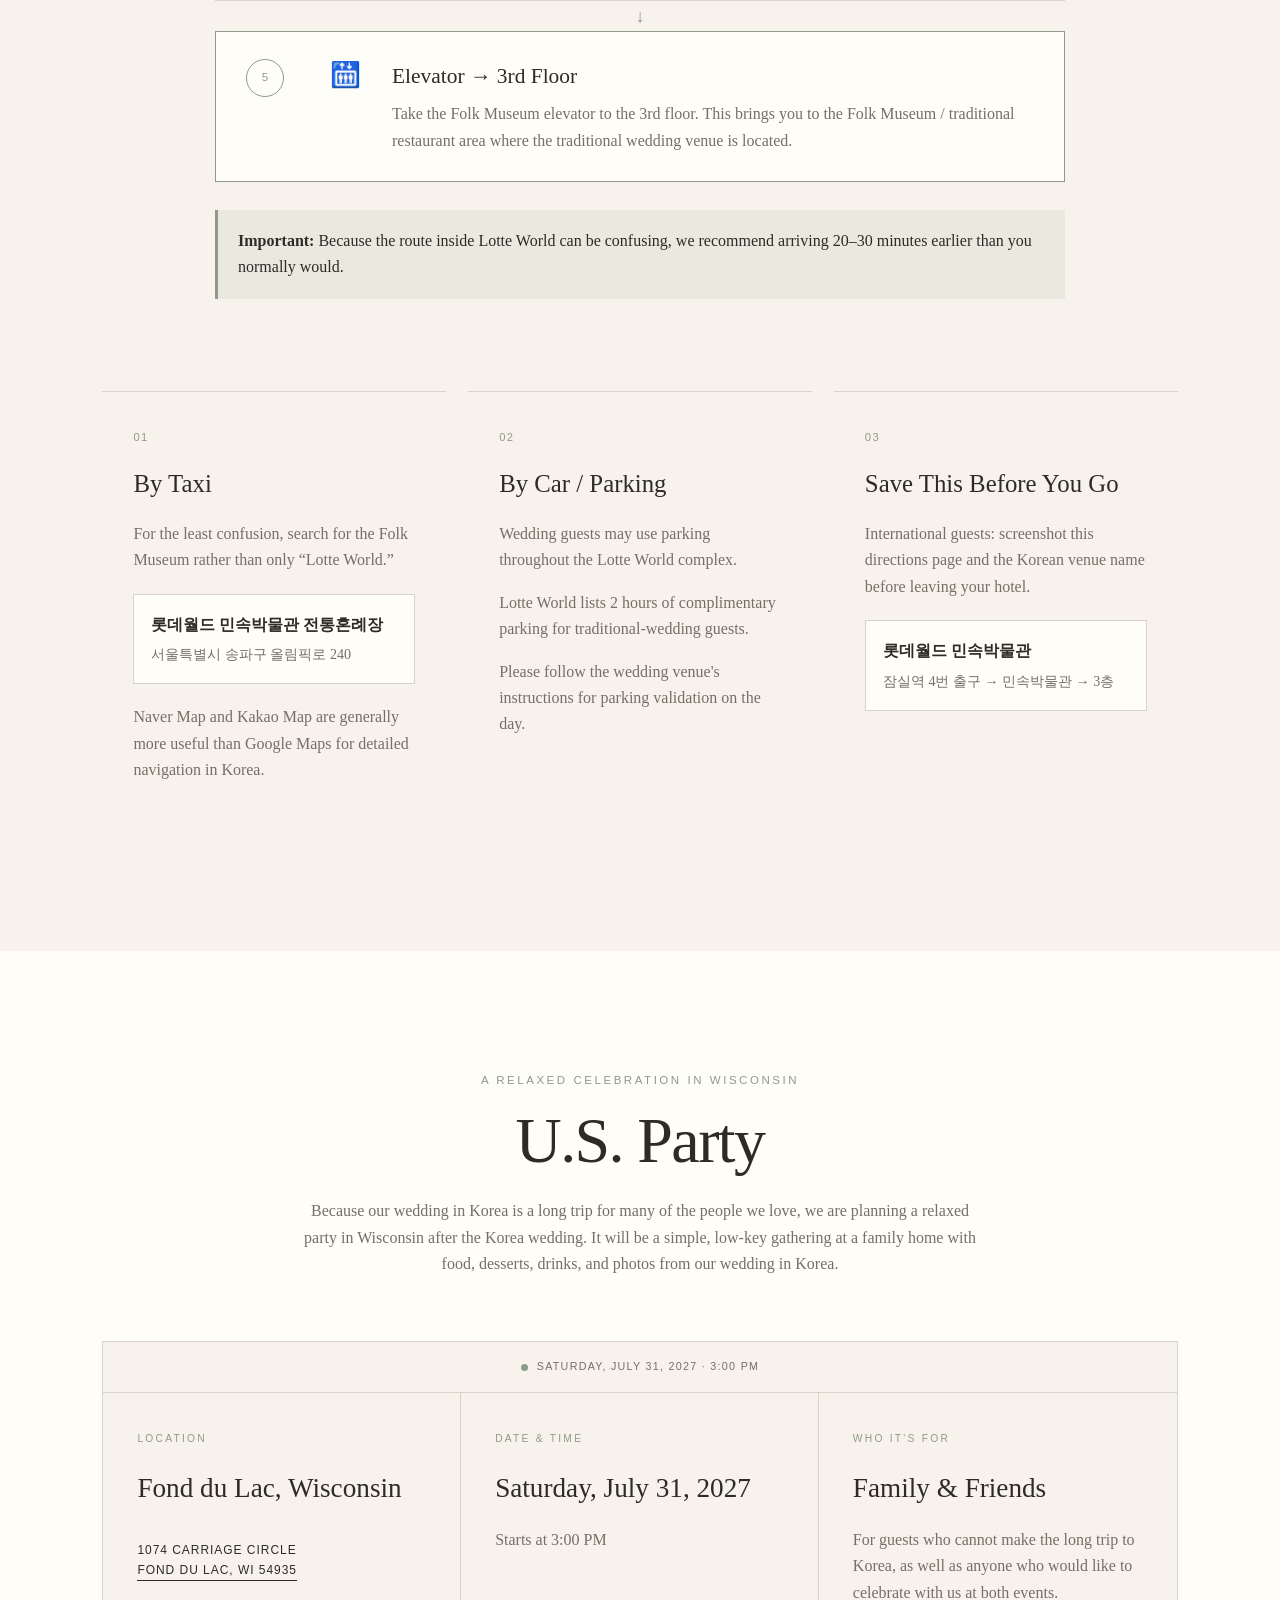
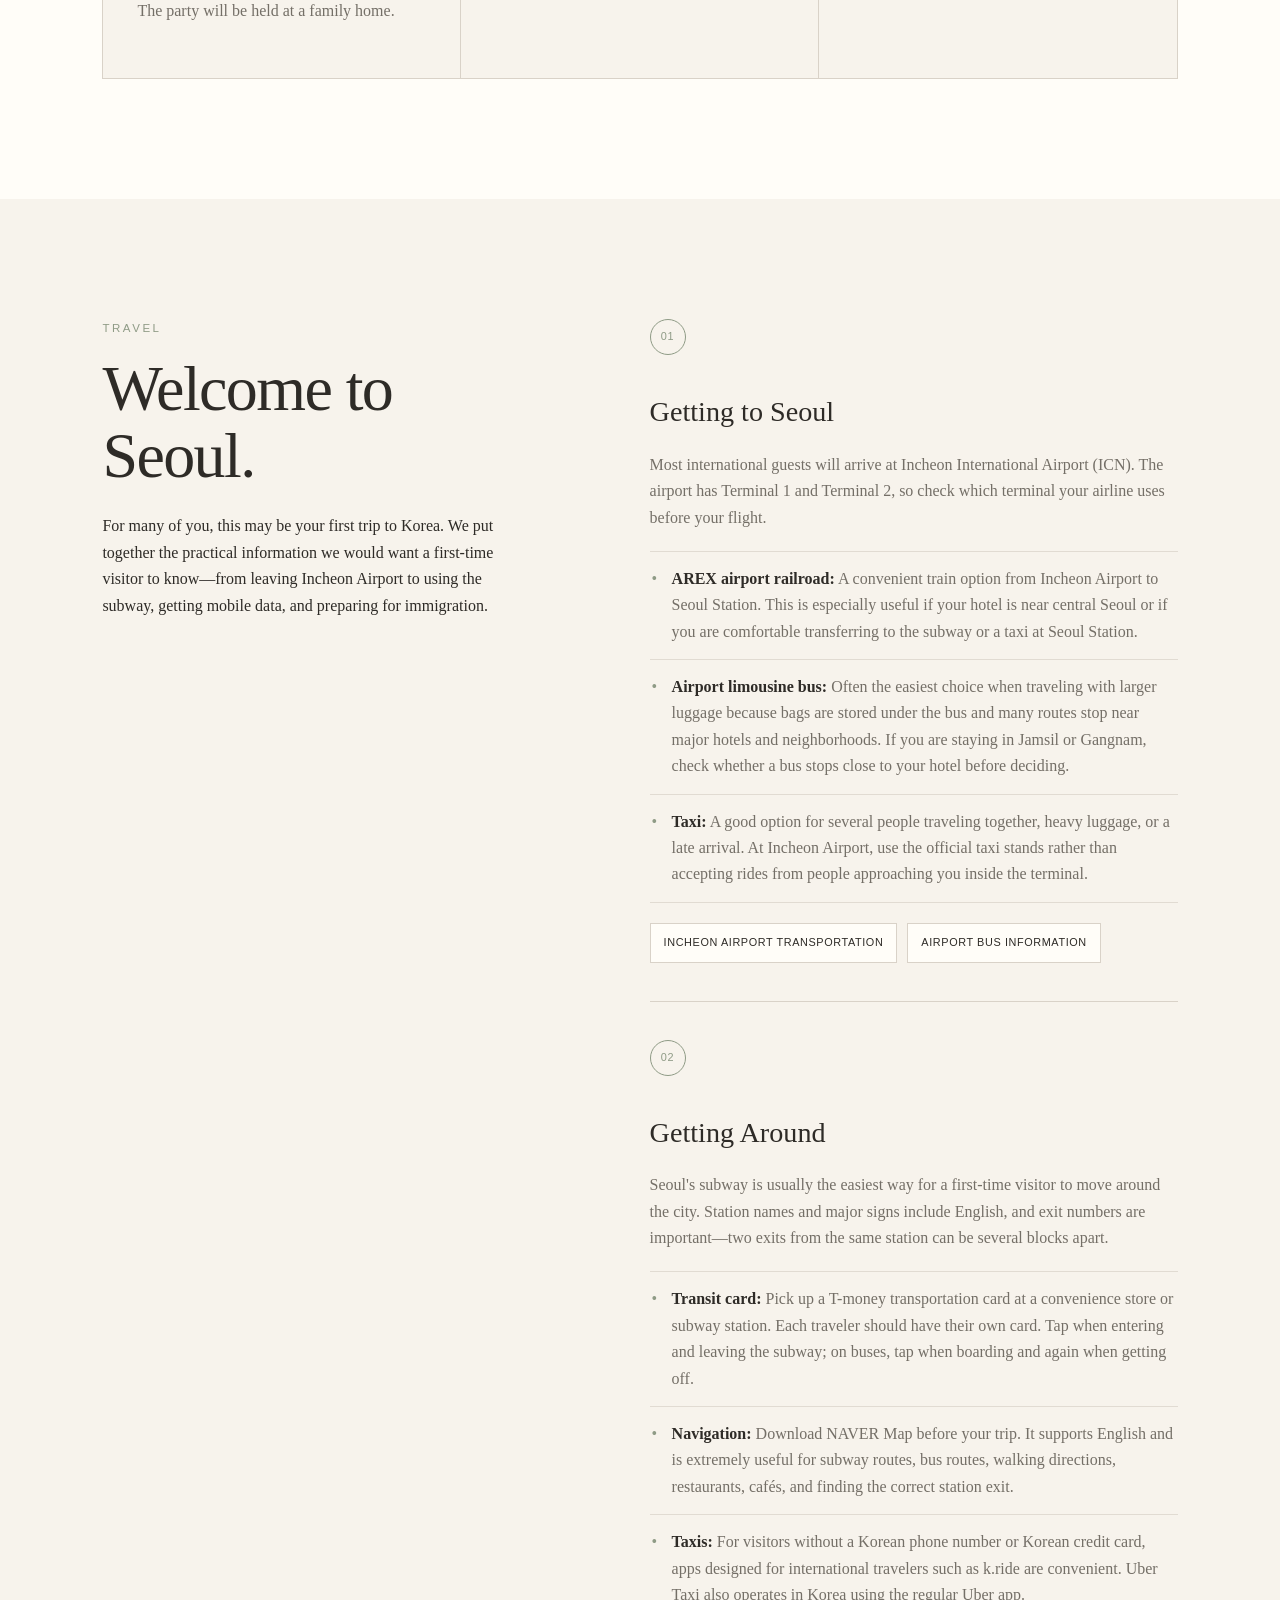
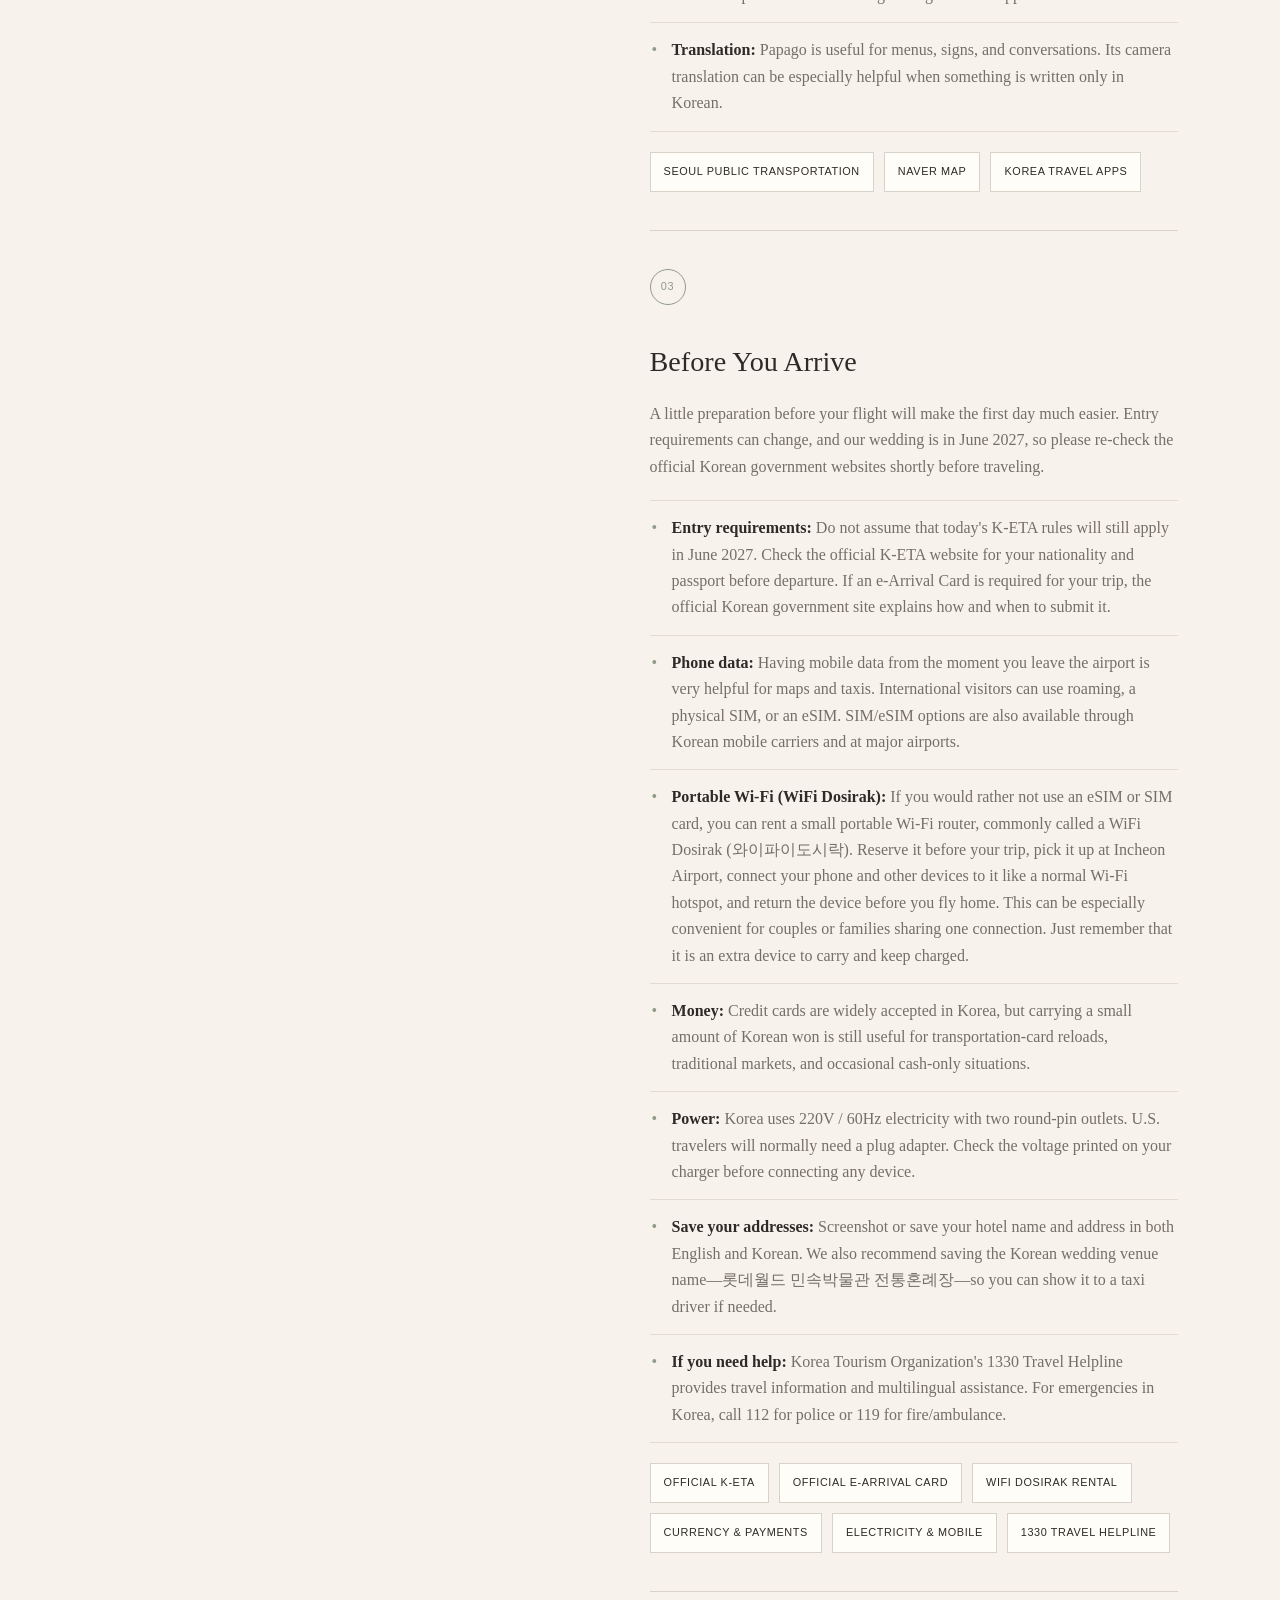
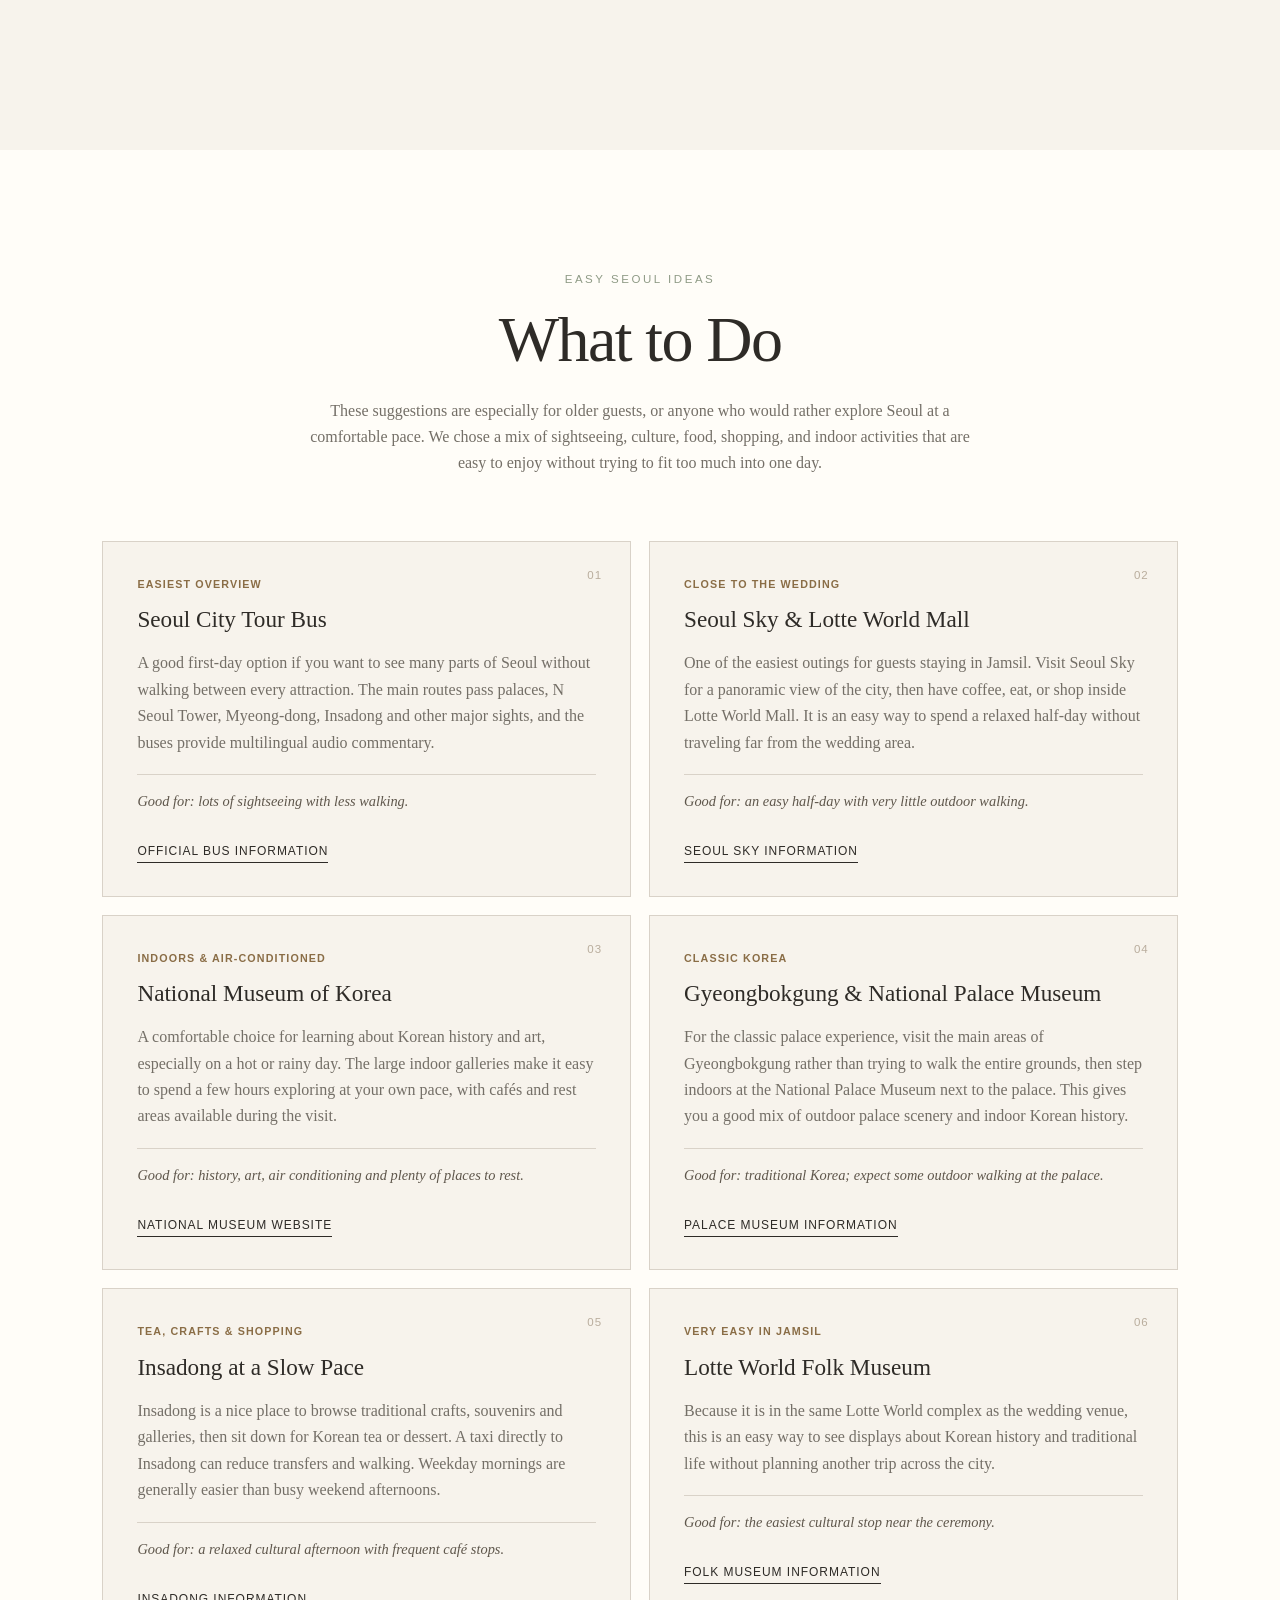
==== commit dc88ac27: "Add files via upload" ====
--- a/hyungjooandjenna-wedding-website-v1/index.html
+++ b/hyungjooandjenna-wedding-website-v1/index.html
@@ -1,5 +1,5 @@
 <!DOCTYPE html>
-<!-- BUILD: MAIN-WEDDING-v4.24 | WHAT-TO-DO-NO-ACCESSIBILITY -->
+<!-- BUILD: MAIN-WEDDING-v4.25 | SEPARATE-WHAT-TO-DO-HOTELS -->
 <html lang="en">
 <head>
   <meta charset="UTF-8" />
@@ -1130,6 +1130,123 @@
         </article>
       </div>
 
+          </section>
+
+
+    <section id="hotels" class="section alt-section">
+      <div class="section-heading">
+        <p class="eyebrow" data-en="WHERE TO STAY" data-ko="숙박 안내">WHERE TO STAY</p>
+        <h2 data-en="Hotels" data-ko="호텔 추천">Hotels</h2>
+        <p class="section-intro"
+           data-en="We put together hotel options in Jamsil and Gangnam at two general price levels. Jamsil is the easiest choice for staying close to the ceremony, while Gangnam is convenient for dining, shopping, and getting around Seoul."
+           data-ko="잠실과 강남 지역의 호텔을 두 가지 가격대로 정리했습니다. 잠실은 혼례식장과 가까워 가장 편리하고, 강남은 식사·쇼핑·서울 이동에 편리합니다.">
+          We put together hotel options in Jamsil and Gangnam at two general price levels. Jamsil is the easiest choice for staying close to the ceremony, while Gangnam is convenient for dining, shopping, and getting around Seoul.
+        </p>
+        <p class="hotel-price-note"
+           data-en="Prices below are typical nightly estimates from our planning list and may change by booking date."
+           data-ko="아래 가격은 계획 당시의 일반적인 1박 예상 가격이며 예약 시점에 따라 달라질 수 있습니다.">
+          Prices below are typical nightly estimates from our planning list and may change by booking date.
+        </p>
+      </div>
+
+      <div class="hotel-area">
+        <div class="hotel-area-heading">
+          <div>
+            <p class="eyebrow small" data-en="CLOSEST TO THE CEREMONY" data-ko="혼례식장과 가장 가까운 지역">CLOSEST TO THE CEREMONY</p>
+            <h3 data-en="Jamsil" data-ko="잠실">Jamsil</h3>
+          </div>
+          <p data-en="Best for guests who want the simplest trip to the Lotte World ceremony venue."
+             data-ko="롯데월드 혼례식장까지 가장 편하게 이동하고 싶은 하객에게 추천합니다.">
+            Best for guests who want the simplest trip to the Lotte World ceremony venue.
+          </p>
+        </div>
+
+        <div class="hotel-table-wrap">
+          <table class="hotel-table">
+            <thead>
+              <tr>
+                <th data-en="Hotel" data-ko="호텔">Hotel</th>
+                <th data-en="Typical Price" data-ko="예상 가격">Typical Price</th>
+                <th data-en="To Lotte World" data-ko="롯데월드까지">To Lotte World</th>
+                <th data-en="Notes" data-ko="특징">Notes</th>
+              </tr>
+            </thead>
+            <tbody>
+              <tr class="hotel-tier-row">
+                  <td colspan="4">
+                    <span data-en="$200–400 / night" data-ko="1박 $200–400">$200–400 / night</span>
+                  </td>
+                </tr>
+<tr>
+              <td class="hotel-name"><a class="hotel-booking-link" href="https://www.booking.com/searchresults.html?ss=Lotte+Hotel+World%2C+Seoul%2C+South+Korea&lang=en-us&selected_currency=USD" target="_blank" rel="noopener noreferrer" aria-label="Book Lotte Hotel World">Lotte Hotel World<span aria-hidden="true"> ↗</span></a></td>
+              <td>$250–350</td>
+              <td><span data-en="Same building" data-ko="같은 건물">Same building</span></td>
+              <td><span data-en="Most convenient" data-ko="가장 편리함">Most convenient</span></td>
+            </tr>
+<tr>
+              <td class="hotel-name"><a class="hotel-booking-link" href="https://www.booking.com/searchresults.html?ss=Sofitel+Ambassador+Seoul%2C+Seoul%2C+South+Korea&lang=en-us&selected_currency=USD" target="_blank" rel="noopener noreferrer" aria-label="Book Sofitel Ambassador Seoul">Sofitel Ambassador Seoul<span aria-hidden="true"> ↗</span></a></td>
+              <td>$280–380</td>
+              <td><span data-en="10 min walk" data-ko="도보 10분">10 min walk</span></td>
+              <td><span data-en="Luxury, lake views" data-ko="럭셔리, 호수 전망">Luxury, lake views</span></td>
+            </tr>
+<tr>
+              <td class="hotel-name"><a class="hotel-booking-link" href="https://www.booking.com/searchresults.html?ss=Hotel+ParkHabio%2C+Seoul%2C+South+Korea&lang=en-us&selected_currency=USD" target="_blank" rel="noopener noreferrer" aria-label="Book Hotel ParkHabio">Hotel ParkHabio<span aria-hidden="true"> ↗</span></a></td>
+              <td>$200–260</td>
+              <td><span data-en="10–15 min taxi" data-ko="택시 10–15분">10–15 min taxi</span></td>
+              <td><span data-en="Spacious rooms" data-ko="넓은 객실">Spacious rooms</span></td>
+            </tr>
+<tr>
+              <td class="hotel-name"><a class="hotel-booking-link" href="https://www.booking.com/searchresults.html?ss=The+Classic+500+Pentaz+Executive+Residence%2C+Seoul%2C+South+Korea&lang=en-us&selected_currency=USD" target="_blank" rel="noopener noreferrer" aria-label="Book The Classic 500 Pentaz Executive Residence">The Classic 500 Pentaz Executive Residence<span aria-hidden="true"> ↗</span></a></td>
+              <td>$220–320</td>
+              <td><span data-en="15 min taxi" data-ko="택시 15분">15 min taxi</span></td>
+              <td><span data-en="Apartment-style suites" data-ko="레지던스형 스위트">Apartment-style suites</span></td>
+            </tr>
+<tr>
+              <td class="hotel-name"><a class="hotel-booking-link" href="https://www.booking.com/searchresults.html?ss=Vista+Walkerhill+Seoul%2C+Seoul%2C+South+Korea&lang=en-us&selected_currency=USD" target="_blank" rel="noopener noreferrer" aria-label="Book Vista Walkerhill Seoul">Vista Walkerhill Seoul<span aria-hidden="true"> ↗</span></a></td>
+              <td>$280–380</td>
+              <td><span data-en="15–20 min taxi" data-ko="택시 15–20분">15–20 min taxi</span></td>
+              <td><span data-en="Luxury riverside" data-ko="한강변 럭셔리">Luxury riverside</span></td>
+            </tr>
+<tr class="hotel-tier-row">
+                  <td colspan="4">
+                    <span data-en="Under $200 / night" data-ko="1박 $200 미만">Under $200 / night</span>
+                  </td>
+                </tr>
+<tr>
+              <td class="hotel-name"><a class="hotel-booking-link" href="https://www.booking.com/searchresults.html?ss=Rosana+Hotel%2C+Seoul%2C+South+Korea&lang=en-us&selected_currency=USD" target="_blank" rel="noopener noreferrer" aria-label="Book Rosana Hotel">Rosana Hotel<span aria-hidden="true"> ↗</span></a></td>
+              <td>$110–170</td>
+              <td><span data-en="10 min walk" data-ko="도보 10분">10 min walk</span></td>
+              <td><span data-en="Best value" data-ko="가성비 우수">Best value</span></td>
+            </tr>
+<tr>
+              <td class="hotel-name"><a class="hotel-booking-link" href="https://www.booking.com/searchresults.html?ss=Hotel+Infini%2C+Seoul%2C+South+Korea&lang=en-us&selected_currency=USD" target="_blank" rel="noopener noreferrer" aria-label="Book Hotel Infini">Hotel Infini<span aria-hidden="true"> ↗</span></a></td>
+              <td>$90–170</td>
+              <td><span data-en="10 min walk" data-ko="도보 10분">10 min walk</span></td>
+              <td><span data-en="Excellent location" data-ko="위치 우수">Excellent location</span></td>
+            </tr>
+<tr>
+              <td class="hotel-name"><a class="hotel-booking-link" href="https://www.booking.com/searchresults.html?ss=Delight+Hotel+Jamsil%2C+Seoul%2C+South+Korea&lang=en-us&selected_currency=USD" target="_blank" rel="noopener noreferrer" aria-label="Book Delight Hotel Jamsil">Delight Hotel Jamsil<span aria-hidden="true"> ↗</span></a></td>
+              <td>$80–140</td>
+              <td><span data-en="15 min walk" data-ko="도보 15분">15 min walk</span></td>
+              <td><span data-en="Budget-friendly" data-ko="합리적인 가격">Budget-friendly</span></td>
+            </tr>
+<tr>
+              <td class="hotel-name"><a class="hotel-booking-link" href="https://www.booking.com/searchresults.html?ss=Pharos+Hotel%2C+Seoul%2C+South+Korea&lang=en-us&selected_currency=USD" target="_blank" rel="noopener noreferrer" aria-label="Book Pharos Hotel">Pharos Hotel<span aria-hidden="true"> ↗</span></a></td>
+              <td>$100–160</td>
+              <td><span data-en="5 min taxi" data-ko="택시 5분">5 min taxi</span></td>
+              <td><span data-en="Business hotel" data-ko="비즈니스 호텔">Business hotel</span></td>
+            </tr>
+<tr>
+              <td class="hotel-name"><a class="hotel-booking-link" href="https://www.booking.com/searchresults.html?ss=Jamsil+Stay+Hotel%2C+Seoul%2C+South+Korea&lang=en-us&selected_currency=USD" target="_blank" rel="noopener noreferrer" aria-label="Book Jamsil Stay Hotel">Jamsil Stay Hotel<span aria-hidden="true"> ↗</span></a></td>
+              <td>$80–140</td>
+              <td><span data-en="10 min taxi" data-ko="택시 10분">10 min taxi</span></td>
+              <td><span data-en="Affordable" data-ko="경제적">Affordable</span></td>
+            </tr>
+            </tbody>
+          </table>
+        </div>
+      </div>
+
       <div class="hotel-area">
         <div class="hotel-area-heading">
           <div>
